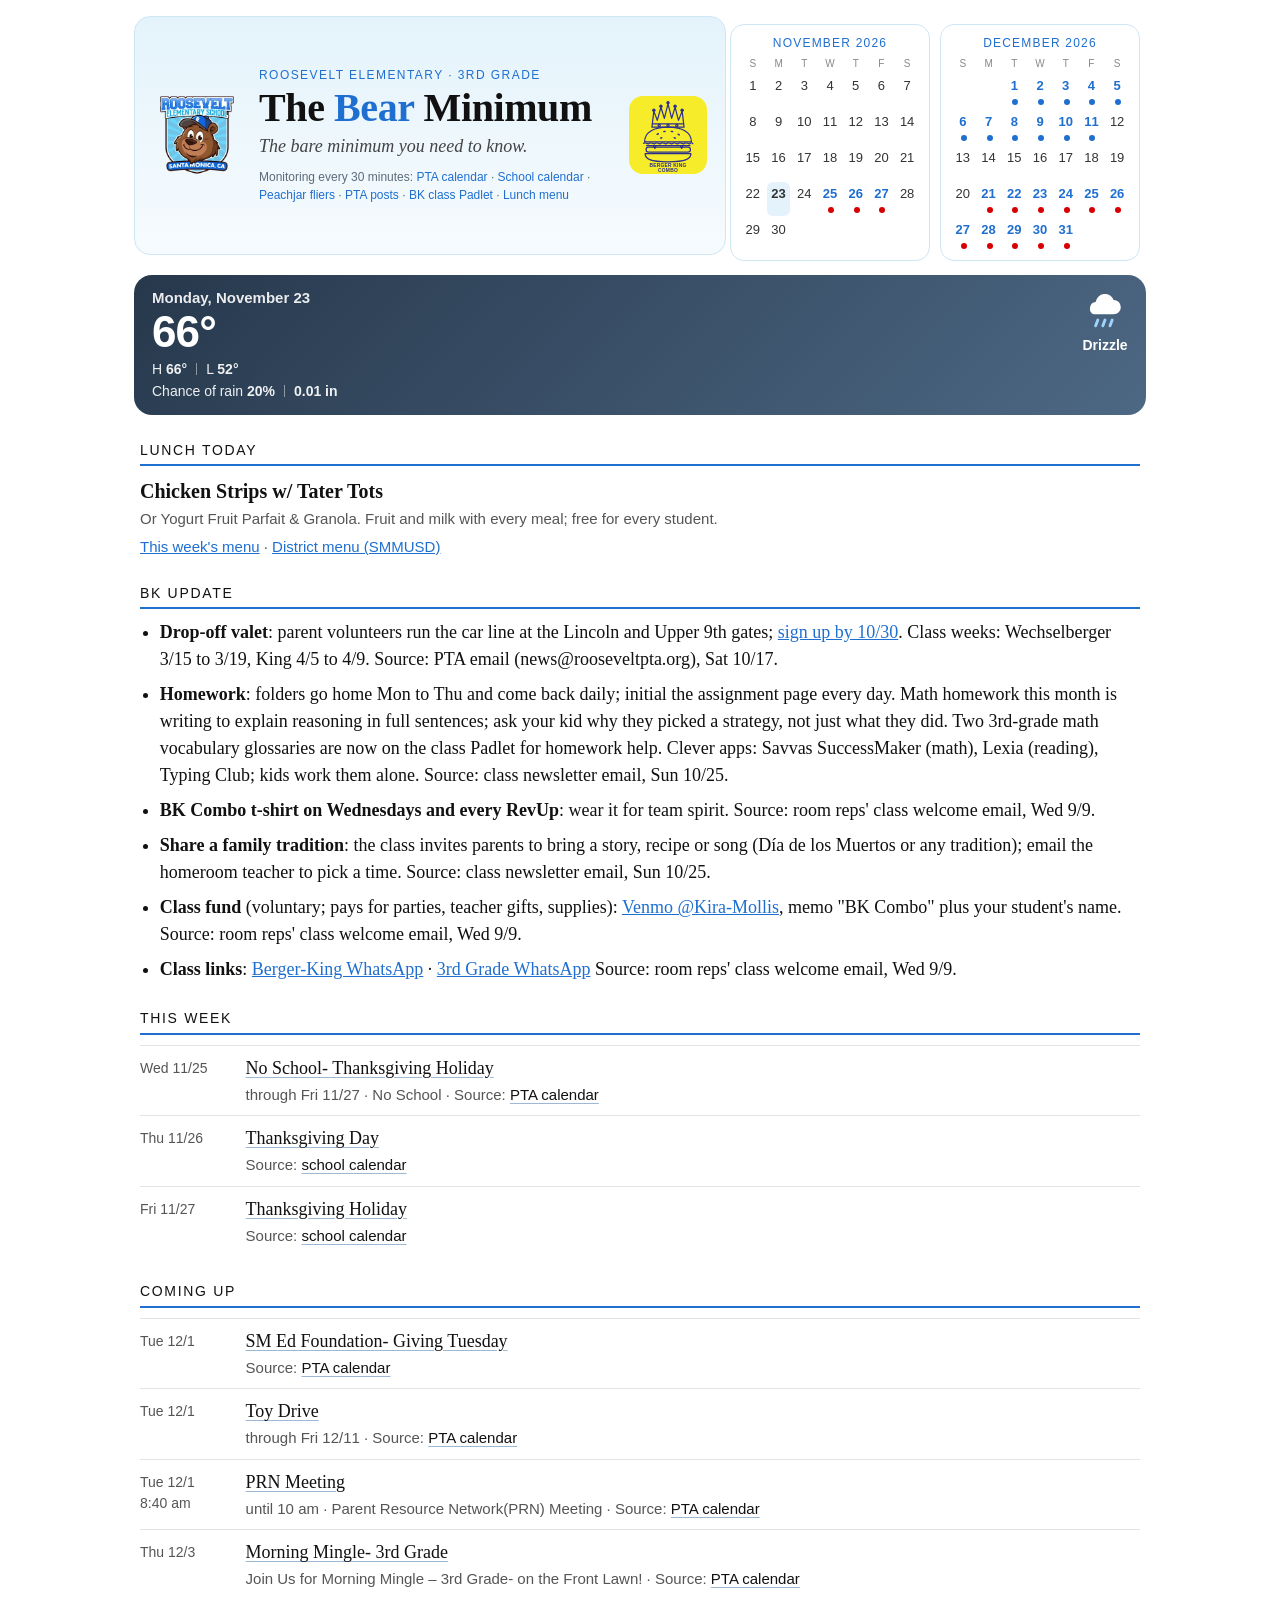
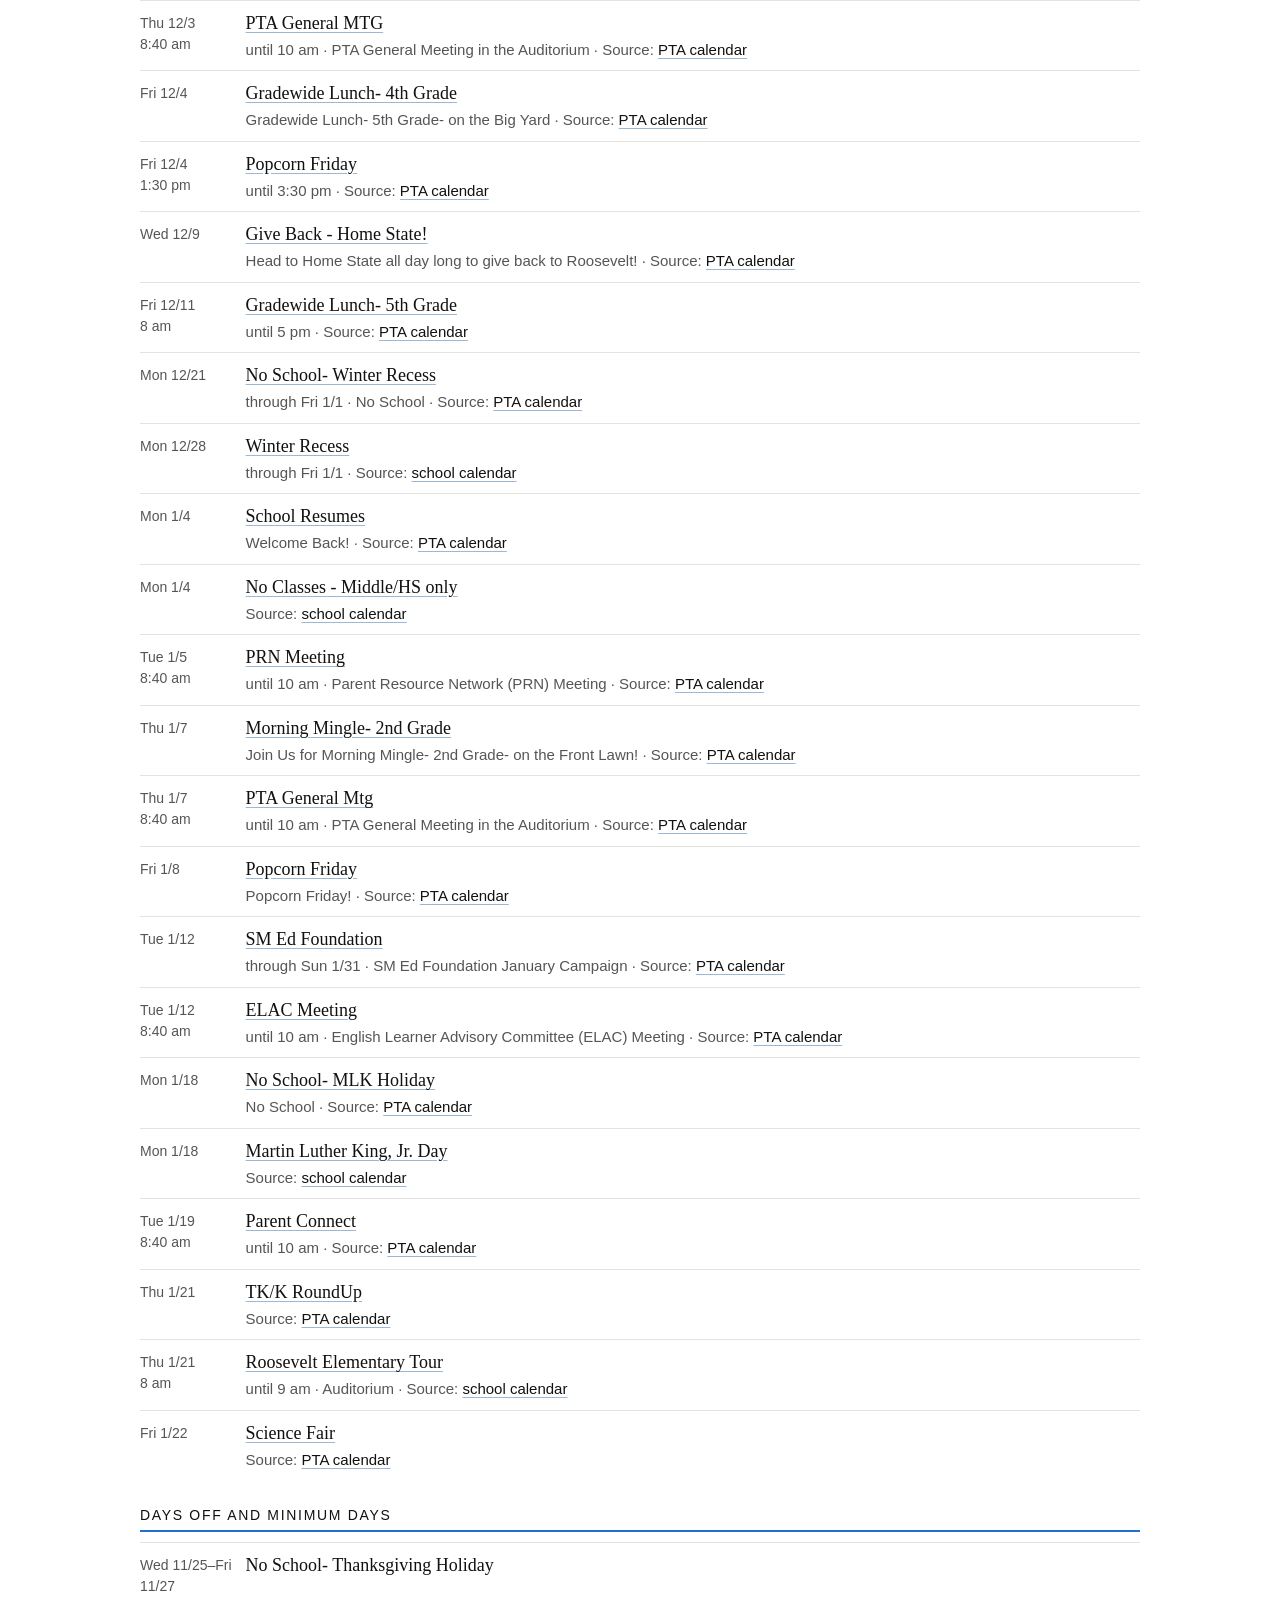
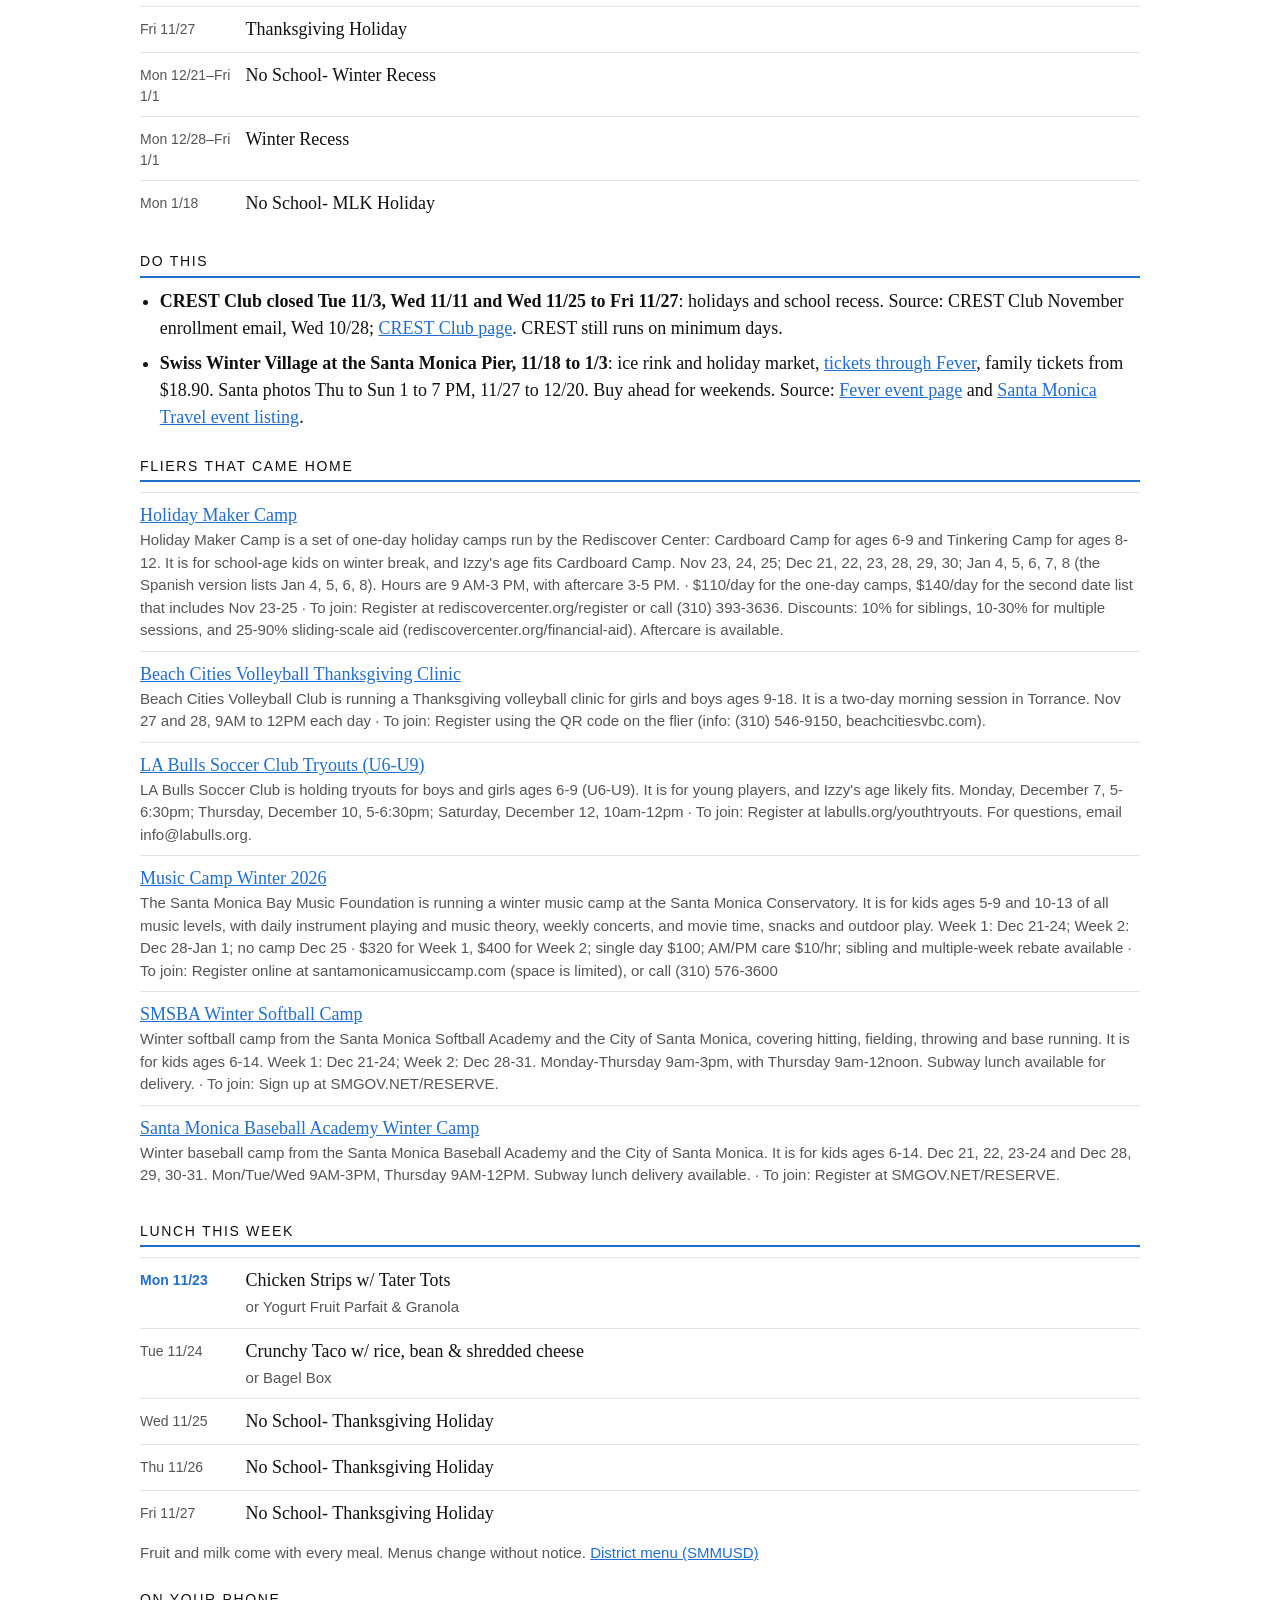
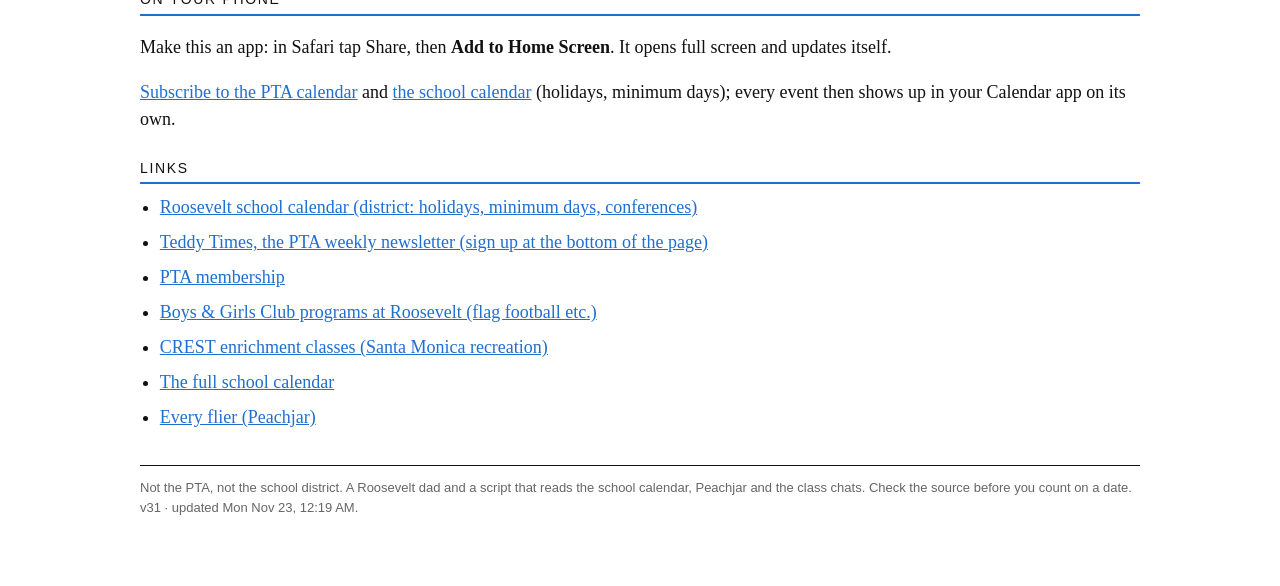
==== bears/index.html @ 0c568960 "bears: 2026-11-23 00:19" ====
<!doctype html><html lang="en"><head><meta charset="utf-8"><meta name="viewport" content="width=device-width,initial-scale=1">
<title>The Bear Minimum</title><script>if(location.hostname==="ninomartinez.com"||location.hostname==="www.ninomartinez.com"){location.replace("https://bearminimum.vercel.app/"+location.hash)}</script><meta name="robots" content="noindex"><link rel="manifest" href="app/manifest.json"><link rel="apple-touch-icon" href="app/icon-180.png"><meta name="apple-mobile-web-app-capable" content="yes"><meta name="apple-mobile-web-app-title" content="Bear Minimum"><meta name="apple-mobile-web-app-status-bar-style" content="default"><style>.bm-install{position:relative;display:flex;gap:12px;align-items:center;margin:0 0 18px;padding:12px 36px 12px 12px;border:1px solid #ddd;border-radius:12px;background:#fafaf7;font-size:15px;line-height:1.35}.bm-install[hidden]{display:none}.bm-install img{border-radius:9px;flex:none}.bm-install b{display:block}.bm-install span{display:block;color:#444}.bm-install span b{display:inline}.bm-install [hidden]{display:none!important}.bm-install>div{min-width:0;flex:1}.bm-x{position:absolute;top:6px;right:8px;border:0;background:none;font-size:22px;color:#888;cursor:pointer}.bm-add{margin-top:6px;padding:7px 14px;border:0;border-radius:8px;background:#111;color:#fff;font-size:14px}

html{color-scheme:light}body{margin:0;background:#fff;color:#111;font:18px/1.5 Georgia,"Iowan Old Style","Times New Roman",serif}
main{max-width:560px;margin:0 auto;padding:16px 20px 56px}
.mast{display:flex;align-items:center;gap:18px;background:linear-gradient(180deg,#e4f3fb 0%,#f6fbfe 100%);border:1px solid #cfe6f4;border-radius:16px;padding:16px 18px;margin:0 -6px 6px}
.mast img{width:88px;height:88px;flex:0 0 88px}.mast>div{flex:1;min-width:0}.mast img.cls{width:78px;height:78px;flex:0 0 78px;border-radius:14px;margin-left:auto}
.kicker{font:12px/1.4 -apple-system,BlinkMacSystemFont,"Helvetica Neue",Arial,sans-serif;letter-spacing:.12em;text-transform:uppercase;color:#1f6fd0;margin:0}
h1{font-size:40px;line-height:1.02;margin:4px 0 4px;font-weight:700;letter-spacing:-.01em}h1 b{color:#1f6fd0;font-weight:700}
.dek{font-style:italic;color:#444;margin:0}.watch{margin:8px 0 0;font:12px/1.5 -apple-system,BlinkMacSystemFont,"Helvetica Neue",Arial,sans-serif;color:#5b6b7a}.watch a{color:#1f6fd0;text-decoration:none;white-space:nowrap}.watch a:hover{text-decoration:underline}
.wxc{position:relative;overflow:hidden;display:grid;grid-template-columns:1fr auto;align-items:center;gap:2px 12px;margin:14px -6px 6px;padding:12px 18px;border-radius:18px;color:#fff;font-family:-apple-system,BlinkMacSystemFont,"Helvetica Neue",Arial,sans-serif;background:linear-gradient(135deg,#3b3a5e,#5a5986)}.wxd{font-size:15px;font-weight:600;opacity:.9}.wxt{font-size:44px;font-weight:700;line-height:1.05;letter-spacing:-.02em}.wxr{text-align:center}.wxi svg{width:46px;height:46px;display:block;margin:0 auto}.wxn{font-size:14px;font-weight:600;margin-top:2px}.wxs{grid-column:1/-1;font-size:14px;line-height:1.6;opacity:.92}.wxs b{font-weight:700}.wxs i{display:inline-block;width:1px;height:12px;background:rgba(255,255,255,.5);margin:0 9px;vertical-align:-1px}.wx-sun{background:linear-gradient(135deg,#2f80d0,#6ab7f0)}.wx-night{background:linear-gradient(135deg,#141c38,#34416e)}.wx-pcloud{background:linear-gradient(135deg,#3e6fa8,#8fb0d3)}.wx-cloudy{background:linear-gradient(135deg,#3b3a5e,#5a5986)}.wx-fog{background:linear-gradient(135deg,#5f6673,#9aa2ad)}.wx-rain{background:linear-gradient(135deg,#27384c,#4d6884)}.wx-storm{background:linear-gradient(135deg,#171b28,#3d4157)}.wxc>*{position:relative;z-index:1}.wxc.wx-n::after,.wxc.wx-dusk::after{content:'';position:absolute;inset:0;z-index:0;pointer-events:none}.wxc.wx-n::after{background:rgba(6,10,32,.42)}.wxc.wx-dusk::after{background:linear-gradient(20deg,rgba(255,128,64,.6),rgba(255,170,90,.25) 45%,rgba(255,170,90,0) 75%)}
h2{font:14px/1.4 -apple-system,BlinkMacSystemFont,"Helvetica Neue",Arial,sans-serif;letter-spacing:.12em;text-transform:uppercase;color:#111;margin:26px 0 10px;border-bottom:2px solid #1f6fd0;padding-bottom:4px}
.ev{display:grid;grid-template-columns:5.2em 1fr;gap:0 12px;padding:9px 0;border-top:1px solid #e3e3e3}
.ev:first-of-type{border-top:0}
.when{font:14px/1.5 -apple-system,BlinkMacSystemFont,"Helvetica Neue",Arial,sans-serif;color:#555;padding-top:3px}
.what a{color:#111;text-decoration:underline;text-decoration-color:#9bb8d6;text-underline-offset:3px}
.what .t{font-size:15px;color:#555;font-family:-apple-system,BlinkMacSystemFont,"Helvetica Neue",Arial,sans-serif;margin-top:2px}
ul{padding-left:1.1em;margin:0}li{margin:8px 0}
.fl{padding:9px 0;border-top:1px solid #e3e3e3}.fl:first-of-type{border-top:0}
.fl .t{font-size:15px;color:#555;font-family:-apple-system,BlinkMacSystemFont,"Helvetica Neue",Arial,sans-serif}
a{color:#1f6fd0}
.foot{font:13px/1.5 -apple-system,BlinkMacSystemFont,"Helvetica Neue",Arial,sans-serif;color:#666;margin-top:34px;border-top:1px solid #111;padding-top:12px}
.empty{color:#666;font-style:italic}
.lunch{margin:0}.lunch b{display:block;font-size:20px}.lunch .t,.lnk{font:15px/1.45 -apple-system,BlinkMacSystemFont,"Helvetica Neue",Arial,sans-serif;color:#555}.lunch .t{display:block;margin-top:2px}.lnk{margin:6px 0 0}.ev.today .when{color:#1f6fd0;font-weight:700}
.top{display:grid;grid-template-columns:1fr;gap:10px}
@media(min-width:640px){main{max-width:1000px}.mgrid{grid-template-columns:minmax(0,1fr) minmax(0,1fr)}}@media(min-width:1000px){.top{grid-template-columns:1fr 200px 200px;align-items:stretch}.wk{display:none}.months{grid-column:span 2;margin-top:0;min-width:0}.months summary{display:none}.mgrid{gap:10px}.mast{min-width:0}}
.cal{box-sizing:border-box;min-width:0;background:#fff;border:1px solid #cfe6f4;border-radius:14px;padding:10px 10px 8px}
.months{margin-top:8px}.months summary{cursor:pointer;list-style:none;text-align:center;font:600 13px/1.4 -apple-system,BlinkMacSystemFont,"Helvetica Neue",Arial,sans-serif;color:#1f6fd0;padding:6px 0}.months summary::-webkit-details-marker{display:none}.months summary::after{content:" ▾"}.months[open] summary::after{content:" ▴"}.mgrid{display:grid;gap:10px}.wk .dy{height:34px}.dy.past{color:#aaa}.calh{font:12px/1.4 -apple-system,BlinkMacSystemFont,"Helvetica Neue",Arial,sans-serif;letter-spacing:.1em;text-transform:uppercase;color:#1f6fd0;text-align:center;margin:0 0 6px}
.calg{display:grid;grid-template-columns:repeat(7,1fr);gap:2px;text-align:center;font:13px/1.2 -apple-system,BlinkMacSystemFont,"Helvetica Neue",Arial,sans-serif}
.dow{color:#888;font-size:10px;padding-bottom:2px}.dy{height:30px;position:relative;color:#333;padding-top:4px;border-radius:6px}.dy.pad{visibility:hidden}
.dy.today{background:#e4f3fb;font-weight:700}.dy a{color:#1f6fd0;text-decoration:none;font-weight:700}
.dy i,.datebar i{display:inline-block;width:6px;height:6px;border-radius:50%;margin:0 1px}.dy i{position:absolute;left:50%;bottom:3px;transform:translateX(-50%)}
i.b{background:#1f6fd0}i.r{background:#D60000}
@media(max-width:420px){.mast{gap:14px;padding:14px}.mast img{width:72px;height:72px;flex-basis:72px}.mast img.cls{width:58px;height:58px;flex-basis:58px}h1{font-size:34px}}
</style></head><body><main><div id="bm-install" class="bm-install" hidden><button class="bm-x" aria-label="Close">&times;</button><img src="app/icon-180.png" alt="" width="40" height="40"><div><b>Make it an app</b><span id="bm-ios">Tap <svg viewBox="0 0 24 24" width="16" height="16" aria-label="Share" style="vertical-align:-3px"><path fill="none" stroke="currentColor" stroke-width="2" d="M12 3v12M7 8l5-5 5 5M5 12v8h14v-8"/></svg> Share below, then <b>Add to Home Screen</b>.</span><span id="bm-and" hidden><button id="bm-add" class="bm-add">Install app</button></span></div></div>
<script>(function(){var b=document.getElementById("bm-install");if(!b)return;var sa=window.navigator.standalone||matchMedia("(display-mode: standalone)").matches;try{if(sa||localStorage.getItem("bmInstallHide"))return}catch(e){if(sa)return}var ios=/iphone|ipad|ipod/i.test(navigator.userAgent);var dp=null;function hide(){b.hidden=true;try{localStorage.setItem("bmInstallHide","1")}catch(e){}}b.querySelector(".bm-x").onclick=hide;if(ios){b.hidden=false}window.addEventListener("beforeinstallprompt",function(e){e.preventDefault();dp=e;document.getElementById("bm-ios").hidden=true;document.getElementById("bm-and").hidden=false;b.hidden=false});document.getElementById("bm-add").onclick=function(){if(dp){dp.prompt();dp.userChoice.then(function(){hide()})}};window.addEventListener("appinstalled",hide)})();</script>

<div class="top"><div class="mast"><img src="app/roosevelt-bear.png" alt="Roosevelt bear"><div><p class="kicker">Roosevelt Elementary · 3rd grade</p><h1>The <b>Bear</b> Minimum</h1><p class="dek">The bare minimum you need to know.</p><p class="watch">Monitoring every 30 minutes: <a href="https://rooseveltpta.org/calendar/" target="_blank" rel="noopener">PTA calendar</a> · <a href="https://roosevelt.smmusd.org/all-events" target="_blank" rel="noopener">School calendar</a> · <a href="https://app.peachjar.com/flyers/all/schools/56581" target="_blank" rel="noopener">Peachjar fliers</a> · <a href="https://rooseveltpta.org/author/ptacalendar/" target="_blank" rel="noopener">PTA posts</a> · <a href="https://padlet.com/brandyking/berger-king-combo-2026-27-s0235m573d7di6a8bkft" target="_blank" rel="noopener">BK class Padlet</a> · <a href="https://www.smmusd.org/departments/food-nutrition-services/elem-breakfast-lunch-menu" target="_blank" rel="noopener">Lunch menu</a></p></div><img class="cls" src="app/bkc.svg" alt="Berger-King Combo class logo"></div><div class="cal wk"><div class="calh">Nov 22 to Dec 5</div><div class="calg"><div class="dow">S</div><div class="dow">M</div><div class="dow">T</div><div class="dow">W</div><div class="dow">T</div><div class="dow">F</div><div class="dow">S</div><div class="dy past">22</div><div class="dy today">23</div><div class="dy">24</div><div class="dy"><a href="#d-2026-11-25">25</a><i class="r"></i></div><div class="dy"><a href="#d-2026-11-25">26</a><i class="r"></i></div><div class="dy"><a href="#d-2026-11-25">27</a><i class="r"></i></div><div class="dy">28</div><div class="dy">29</div><div class="dy">30</div><div class="dy"><a href="#d-2026-12-01">1</a><i class="b"></i></div><div class="dy"><a href="#d-2026-12-01">2</a><i class="b"></i></div><div class="dy"><a href="#d-2026-12-01">3</a><i class="b"></i></div><div class="dy"><a href="#d-2026-12-01">4</a><i class="b"></i></div><div class="dy"><a href="#d-2026-12-01">5</a><i class="b"></i></div></div></div><details class="months" id="months"><summary>Full calendar</summary><div class="mgrid"><div class="cal"><div class="calh">November 2026</div><div class="calg"><div class="dow">S</div><div class="dow">M</div><div class="dow">T</div><div class="dow">W</div><div class="dow">T</div><div class="dow">F</div><div class="dow">S</div><div class="dy">1</div><div class="dy">2</div><div class="dy">3</div><div class="dy">4</div><div class="dy">5</div><div class="dy">6</div><div class="dy">7</div><div class="dy">8</div><div class="dy">9</div><div class="dy">10</div><div class="dy">11</div><div class="dy">12</div><div class="dy">13</div><div class="dy">14</div><div class="dy">15</div><div class="dy">16</div><div class="dy">17</div><div class="dy">18</div><div class="dy">19</div><div class="dy">20</div><div class="dy">21</div><div class="dy">22</div><div class="dy today">23</div><div class="dy">24</div><div class="dy"><a href="#d-2026-11-25">25</a><i class="r"></i></div><div class="dy"><a href="#d-2026-11-25">26</a><i class="r"></i></div><div class="dy"><a href="#d-2026-11-25">27</a><i class="r"></i></div><div class="dy">28</div><div class="dy">29</div><div class="dy">30</div></div></div><div class="cal"><div class="calh">December 2026</div><div class="calg"><div class="dow">S</div><div class="dow">M</div><div class="dow">T</div><div class="dow">W</div><div class="dow">T</div><div class="dow">F</div><div class="dow">S</div><div class="dy pad"></div><div class="dy pad"></div><div class="dy"><a href="#d-2026-12-01">1</a><i class="b"></i></div><div class="dy"><a href="#d-2026-12-01">2</a><i class="b"></i></div><div class="dy"><a href="#d-2026-12-01">3</a><i class="b"></i></div><div class="dy"><a href="#d-2026-12-01">4</a><i class="b"></i></div><div class="dy"><a href="#d-2026-12-01">5</a><i class="b"></i></div><div class="dy"><a href="#d-2026-12-01">6</a><i class="b"></i></div><div class="dy"><a href="#d-2026-12-01">7</a><i class="b"></i></div><div class="dy"><a href="#d-2026-12-01">8</a><i class="b"></i></div><div class="dy"><a href="#d-2026-12-01">9</a><i class="b"></i></div><div class="dy"><a href="#d-2026-12-01">10</a><i class="b"></i></div><div class="dy"><a href="#d-2026-12-01">11</a><i class="b"></i></div><div class="dy">12</div><div class="dy">13</div><div class="dy">14</div><div class="dy">15</div><div class="dy">16</div><div class="dy">17</div><div class="dy">18</div><div class="dy">19</div><div class="dy">20</div><div class="dy"><a href="#d-2026-12-21">21</a><i class="r"></i></div><div class="dy"><a href="#d-2026-12-21">22</a><i class="r"></i></div><div class="dy"><a href="#d-2026-12-21">23</a><i class="r"></i></div><div class="dy"><a href="#d-2026-12-21">24</a><i class="r"></i></div><div class="dy"><a href="#d-2026-12-21">25</a><i class="r"></i></div><div class="dy"><a href="#d-2026-12-21">26</a><i class="r"></i></div><div class="dy"><a href="#d-2026-12-21">27</a><i class="r"></i></div><div class="dy"><a href="#d-2026-12-21">28</a><i class="r"></i></div><div class="dy"><a href="#d-2026-12-21">29</a><i class="r"></i></div><div class="dy"><a href="#d-2026-12-21">30</a><i class="r"></i></div><div class="dy"><a href="#d-2026-12-21">31</a><i class="r"></i></div></div></div></div></details><script>try{var mq=matchMedia("(min-width:1000px)"),mo=document.getElementById("months");function wd(){if(mq.matches)mo.open=true}wd();(mq.addEventListener?mq.addEventListener("change",wd):mq.addListener(wd))}catch(e){}</script></div>
<div class="wxc wx-rain" id="wxc"><div class="wxl"><div class="wxd">Monday, November 23</div><div class="wxt" id="wxt">66°</div></div><div class="wxr"><div class="wxi" id="wxi"><svg viewBox="0 0 64 64"><path d="M16 38h28a10 10 0 0 0 0-20 13 13 0 0 0-25 3 9 9 0 0 0-3 17z" fill="#fff"/><g stroke="#9fd3ff" stroke-width="4" stroke-linecap="round"><path d="M22 46l-3 8M32 46l-3 8M42 46l-3 8"/></g></svg></div><div class="wxn" id="wxn">Drizzle</div></div><div class="wxs" id="wxs">H <b>66°</b><i></i>L <b>52°</b><br>Chance of rain <b>20%</b><i></i><b>0.01 in</b></div></div>
<h2>Lunch today</h2><p class="lunch"><b>Chicken Strips w/ Tater Tots</b><span class="t">Or Yogurt Fruit Parfait &amp; Granola. Fruit and milk with every meal; free for every student.</span></p><p class="lnk"><a href="#lunch-week">This week&#39;s menu</a> · <a href="https://www.smmusd.org/departments/food-nutrition-services/elem-breakfast-lunch-menu" target="_blank" rel="noopener">District menu (SMMUSD)</a></p>
<h2>BK update</h2><ul><li><b>Drop-off valet</b>: parent volunteers run the car line at the Lincoln and Upper 9th gates; <a href="https://www.signupgenius.com/go/9040C48AAA922AAFB6-65885217-20262027" target="_blank" rel="noopener">sign up by 10/30</a>. Class weeks: Wechselberger 3/15 to 3/19, King 4/5 to 4/9. Source: PTA email (news@rooseveltpta.org), Sat 10/17.</li><li><b>Homework</b>: folders go home Mon to Thu and come back daily; initial the assignment page every day. Math homework this month is writing to explain reasoning in full sentences; ask your kid why they picked a strategy, not just what they did. Two 3rd-grade math vocabulary glossaries are now on the class Padlet for homework help. Clever apps: Savvas SuccessMaker (math), Lexia (reading), Typing Club; kids work them alone. Source: class newsletter email, Sun 10/25.</li><li><b>BK Combo t-shirt on Wednesdays and every RevUp</b>: wear it for team spirit. Source: room reps&#x27; class welcome email, Wed 9/9.</li><li><b>Share a family tradition</b>: the class invites parents to bring a story, recipe or song (Día de los Muertos or any tradition); email the homeroom teacher to pick a time. Source: class newsletter email, Sun 10/25.</li><li><b>Class fund</b> (voluntary; pays for parties, teacher gifts, supplies): <a href="https://venmo.com/u/Kira-Mollis" target="_blank" rel="noopener">Venmo @Kira-Mollis</a>, memo &quot;BK Combo&quot; plus your student&#x27;s name. Source: room reps&#x27; class welcome email, Wed 9/9.</li><li><b>Class links</b>: <a href="https://chat.whatsapp.com/Gpr32M11hWV9U1TKsVVcvQ" target="_blank" rel="noopener">Berger-King WhatsApp</a> · <a href="https://chat.whatsapp.com/CXIDBZAPMNX3wpS2Sf7ZlG" target="_blank" rel="noopener">3rd Grade WhatsApp</a> Source: room reps&#x27; class welcome email, Wed 9/9.</li></ul>
<h2>This week</h2>
<div class="ev" id="d-2026-11-25"><div class="when">Wed 11/25</div><div class="what"><a href="https://rooseveltpta.org/event/no-school-thanksgiving-holiday/" target="_blank" rel="noopener">No School- Thanksgiving Holiday</a><div class="t">through Fri 11/27 · No School · Source: <a href="https://rooseveltpta.org/calendar/" target="_blank" rel="noopener">PTA calendar</a></div></div></div>
<div class="ev" id="d-2026-11-26"><div class="when">Thu 11/26</div><div class="what"><a href="https://roosevelt.smmusd.org/all-events" target="_blank" rel="noopener">Thanksgiving Day</a><div class="t">Source: <a href="https://roosevelt.smmusd.org/all-events" target="_blank" rel="noopener">school calendar</a></div></div></div>
<div class="ev" id="d-2026-11-27"><div class="when">Fri 11/27</div><div class="what"><a href="https://roosevelt.smmusd.org/all-events" target="_blank" rel="noopener">Thanksgiving Holiday</a><div class="t">Source: <a href="https://roosevelt.smmusd.org/all-events" target="_blank" rel="noopener">school calendar</a></div></div></div>
<h2>Coming up</h2>
<div class="ev" id="d-2026-12-01"><div class="when">Tue 12/1</div><div class="what"><a href="https://rooseveltpta.org/event/sm-ed-foundation-giving-tuesday/" target="_blank" rel="noopener">SM Ed Foundation- Giving Tuesday</a><div class="t">Source: <a href="https://rooseveltpta.org/calendar/" target="_blank" rel="noopener">PTA calendar</a></div></div></div>
<div class="ev"><div class="when">Tue 12/1</div><div class="what"><a href="https://rooseveltpta.org/event/toy-drive/" target="_blank" rel="noopener">Toy Drive</a><div class="t">through Fri 12/11 · Source: <a href="https://rooseveltpta.org/calendar/" target="_blank" rel="noopener">PTA calendar</a></div></div></div>
<div class="ev"><div class="when">Tue 12/1<br>8:40 am</div><div class="what"><a href="https://rooseveltpta.org/event/prn-meeting-3/" target="_blank" rel="noopener">PRN Meeting</a><div class="t">until 10 am · Parent Resource Network(PRN) Meeting · Source: <a href="https://rooseveltpta.org/calendar/" target="_blank" rel="noopener">PTA calendar</a></div></div></div>
<div class="ev" id="d-2026-12-03"><div class="when">Thu 12/3</div><div class="what"><a href="https://rooseveltpta.org/event/morning-mingle-3rd-grade-2/" target="_blank" rel="noopener">Morning Mingle- 3rd Grade</a><div class="t">Join Us for Morning Mingle – 3rd Grade- on the Front Lawn! · Source: <a href="https://rooseveltpta.org/calendar/" target="_blank" rel="noopener">PTA calendar</a></div></div></div>
<div class="ev"><div class="when">Thu 12/3<br>8:40 am</div><div class="what"><a href="https://rooseveltpta.org/event/pta-general-mtg-14/" target="_blank" rel="noopener">PTA General MTG</a><div class="t">until 10 am · PTA General Meeting in the Auditorium · Source: <a href="https://rooseveltpta.org/calendar/" target="_blank" rel="noopener">PTA calendar</a></div></div></div>
<div class="ev" id="d-2026-12-04"><div class="when">Fri 12/4</div><div class="what"><a href="https://rooseveltpta.org/event/gradewide-lunch-4th-grade-3-2/" target="_blank" rel="noopener">Gradewide Lunch- 4th Grade</a><div class="t">Gradewide Lunch- 5th Grade- on the Big Yard · Source: <a href="https://rooseveltpta.org/calendar/" target="_blank" rel="noopener">PTA calendar</a></div></div></div>
<div class="ev"><div class="when">Fri 12/4<br>1:30 pm</div><div class="what"><a href="https://rooseveltpta.org/event/popcorn-friday-38/" target="_blank" rel="noopener">Popcorn Friday</a><div class="t">until 3:30 pm · Source: <a href="https://rooseveltpta.org/calendar/" target="_blank" rel="noopener">PTA calendar</a></div></div></div>
<div class="ev" id="d-2026-12-09"><div class="when">Wed 12/9</div><div class="what"><a href="https://rooseveltpta.org/event/give-back-home-state/" target="_blank" rel="noopener">Give Back - Home State!</a><div class="t">Head to Home State all day long to give back to Roosevelt! · Source: <a href="https://rooseveltpta.org/calendar/" target="_blank" rel="noopener">PTA calendar</a></div></div></div>
<div class="ev" id="d-2026-12-11"><div class="when">Fri 12/11<br>8 am</div><div class="what"><a href="https://rooseveltpta.org/event/gradewide-lunch-5th-grade-3/" target="_blank" rel="noopener">Gradewide Lunch- 5th Grade</a><div class="t">until 5 pm · Source: <a href="https://rooseveltpta.org/calendar/" target="_blank" rel="noopener">PTA calendar</a></div></div></div>
<div class="ev" id="d-2026-12-21"><div class="when">Mon 12/21</div><div class="what"><a href="https://rooseveltpta.org/event/no-school-winter-recess/" target="_blank" rel="noopener">No School- Winter Recess</a><div class="t">through Fri 1/1 · No School · Source: <a href="https://rooseveltpta.org/calendar/" target="_blank" rel="noopener">PTA calendar</a></div></div></div>
<div class="ev" id="d-2026-12-28"><div class="when">Mon 12/28</div><div class="what"><a href="https://roosevelt.smmusd.org/all-events" target="_blank" rel="noopener">Winter Recess</a><div class="t">through Fri 1/1 · Source: <a href="https://roosevelt.smmusd.org/all-events" target="_blank" rel="noopener">school calendar</a></div></div></div>
<div class="ev" id="d-2027-01-04"><div class="when">Mon 1/4</div><div class="what"><a href="https://rooseveltpta.org/event/school-resumes-3/" target="_blank" rel="noopener">School Resumes</a><div class="t">Welcome Back! · Source: <a href="https://rooseveltpta.org/calendar/" target="_blank" rel="noopener">PTA calendar</a></div></div></div>
<div class="ev"><div class="when">Mon 1/4</div><div class="what"><a href="https://roosevelt.smmusd.org/all-events" target="_blank" rel="noopener">No Classes - Middle/HS only</a><div class="t">Source: <a href="https://roosevelt.smmusd.org/all-events" target="_blank" rel="noopener">school calendar</a></div></div></div>
<div class="ev" id="d-2027-01-05"><div class="when">Tue 1/5<br>8:40 am</div><div class="what"><a href="https://rooseveltpta.org/event/prn-meeting-4/" target="_blank" rel="noopener">PRN Meeting</a><div class="t">until 10 am · Parent Resource Network (PRN) Meeting · Source: <a href="https://rooseveltpta.org/calendar/" target="_blank" rel="noopener">PTA calendar</a></div></div></div>
<div class="ev" id="d-2027-01-07"><div class="when">Thu 1/7</div><div class="what"><a href="https://rooseveltpta.org/event/morning-mingle-2nd-grade-2/" target="_blank" rel="noopener">Morning Mingle- 2nd Grade</a><div class="t">Join Us for Morning Mingle- 2nd Grade- on the Front Lawn! · Source: <a href="https://rooseveltpta.org/calendar/" target="_blank" rel="noopener">PTA calendar</a></div></div></div>
<div class="ev"><div class="when">Thu 1/7<br>8:40 am</div><div class="what"><a href="https://rooseveltpta.org/event/pta-general-mtg-15/" target="_blank" rel="noopener">PTA General Mtg</a><div class="t">until 10 am · PTA General Meeting in the Auditorium · Source: <a href="https://rooseveltpta.org/calendar/" target="_blank" rel="noopener">PTA calendar</a></div></div></div>
<div class="ev" id="d-2027-01-08"><div class="when">Fri 1/8</div><div class="what"><a href="https://rooseveltpta.org/event/popcorn-friday-34/" target="_blank" rel="noopener">Popcorn Friday</a><div class="t">Popcorn Friday! · Source: <a href="https://rooseveltpta.org/calendar/" target="_blank" rel="noopener">PTA calendar</a></div></div></div>
<div class="ev" id="d-2027-01-12"><div class="when">Tue 1/12</div><div class="what"><a href="https://rooseveltpta.org/event/sm-ed-foundation/" target="_blank" rel="noopener">SM Ed Foundation</a><div class="t">through Sun 1/31 · SM Ed Foundation January Campaign · Source: <a href="https://rooseveltpta.org/calendar/" target="_blank" rel="noopener">PTA calendar</a></div></div></div>
<div class="ev"><div class="when">Tue 1/12<br>8:40 am</div><div class="what"><a href="https://rooseveltpta.org/event/elac-meeting-9/" target="_blank" rel="noopener">ELAC Meeting</a><div class="t">until 10 am · English Learner Advisory Committee (ELAC) Meeting · Source: <a href="https://rooseveltpta.org/calendar/" target="_blank" rel="noopener">PTA calendar</a></div></div></div>
<div class="ev" id="d-2027-01-18"><div class="when">Mon 1/18</div><div class="what"><a href="https://rooseveltpta.org/event/no-school-mlk-holiday/" target="_blank" rel="noopener">No School- MLK Holiday</a><div class="t">No School · Source: <a href="https://rooseveltpta.org/calendar/" target="_blank" rel="noopener">PTA calendar</a></div></div></div>
<div class="ev"><div class="when">Mon 1/18</div><div class="what"><a href="https://roosevelt.smmusd.org/all-events" target="_blank" rel="noopener">Martin Luther King, Jr. Day</a><div class="t">Source: <a href="https://roosevelt.smmusd.org/all-events" target="_blank" rel="noopener">school calendar</a></div></div></div>
<div class="ev" id="d-2027-01-19"><div class="when">Tue 1/19<br>8:40 am</div><div class="what"><a href="https://rooseveltpta.org/event/parent-connect-3/" target="_blank" rel="noopener">Parent Connect</a><div class="t">until 10 am · Source: <a href="https://rooseveltpta.org/calendar/" target="_blank" rel="noopener">PTA calendar</a></div></div></div>
<div class="ev" id="d-2027-01-21"><div class="when">Thu 1/21</div><div class="what"><a href="https://rooseveltpta.org/event/tk-k-roundup/" target="_blank" rel="noopener">TK/K RoundUp</a><div class="t">Source: <a href="https://rooseveltpta.org/calendar/" target="_blank" rel="noopener">PTA calendar</a></div></div></div>
<div class="ev"><div class="when">Thu 1/21<br>8 am</div><div class="what"><a href="https://roosevelt.smmusd.org/all-events" target="_blank" rel="noopener">Roosevelt Elementary Tour</a><div class="t">until 9 am · Auditorium · Source: <a href="https://roosevelt.smmusd.org/all-events" target="_blank" rel="noopener">school calendar</a></div></div></div>
<div class="ev" id="d-2027-01-22"><div class="when">Fri 1/22</div><div class="what"><a href="https://rooseveltpta.org/event/science-fair-4/" target="_blank" rel="noopener">Science Fair</a><div class="t">Source: <a href="https://rooseveltpta.org/calendar/" target="_blank" rel="noopener">PTA calendar</a></div></div></div>
<h2>Days off and minimum days</h2>
<div class="ev"><div class="when">Wed 11/25–Fri 11/27</div><div class="what">No School- Thanksgiving Holiday</div></div>
<div class="ev"><div class="when">Fri 11/27</div><div class="what">Thanksgiving Holiday</div></div>
<div class="ev"><div class="when">Mon 12/21–Fri 1/1</div><div class="what">No School- Winter Recess</div></div>
<div class="ev"><div class="when">Mon 12/28–Fri 1/1</div><div class="what">Winter Recess</div></div>
<div class="ev"><div class="when">Mon 1/18</div><div class="what">No School- MLK Holiday</div></div>
<h2>Do this</h2><ul><li><b>CREST Club closed Tue 11/3, Wed 11/11 and Wed 11/25 to Fri 11/27</b>: holidays and school recess. Source: CREST Club November enrollment email, Wed 10/28; <a href="https://santamonica.gov/process-explainers/how-to-register-for-crest-club" target="_blank" rel="noopener">CREST Club page</a>. CREST still runs on minimum days.</li><li><b>Swiss Winter Village at the Santa Monica Pier, 11/18 to 1/3</b>: ice rink and holiday market, <a href="https://feverup.com/m/713749" target="_blank" rel="noopener">tickets through Fever</a>, family tickets from $18.90. Santa photos Thu to Sun 1 to 7 PM, 11/27 to 12/20. Buy ahead for weekends. Source: <a href="https://feverup.com/m/713749" target="_blank" rel="noopener">Fever event page</a> and <a href="https://www.santamonica.com/event/swiss-winter-village-at-the-santa-monica-pier/" target="_blank" rel="noopener">Santa Monica Travel event listing</a>.</li></ul>
<h2>Fliers that came home</h2>
<div class="fl"><a href="https://flyers-bff.peachjar.com/view/district/5758/flyer/3133729.pdf" target="_blank" rel="noopener">Holiday Maker Camp</a><div class="t">Holiday Maker Camp is a set of one-day holiday camps run by the Rediscover Center: Cardboard Camp for ages 6-9 and Tinkering Camp for ages 8-12. It is for school-age kids on winter break, and Izzy&#x27;s age fits Cardboard Camp. Nov 23, 24, 25; Dec 21, 22, 23, 28, 29, 30; Jan 4, 5, 6, 7, 8 (the Spanish version lists Jan 4, 5, 6, 8). Hours are 9 AM-3 PM, with aftercare 3-5 PM. · $110/day for the one-day camps, $140/day for the second date list that includes Nov 23-25 · To join: Register at rediscovercenter.org/register or call (310) 393-3636. Discounts: 10% for siblings, 10-30% for multiple sessions, and 25-90% sliding-scale aid (rediscovercenter.org/financial-aid). Aftercare is available.</div></div>
<div class="fl"><a href="https://flyers-bff.peachjar.com/view/district/5758/flyer/3130865.pdf" target="_blank" rel="noopener">Beach Cities Volleyball Thanksgiving Clinic</a><div class="t">Beach Cities Volleyball Club is running a Thanksgiving volleyball clinic for girls and boys ages 9-18. It is a two-day morning session in Torrance. Nov 27 and 28, 9AM to 12PM each day · To join: Register using the QR code on the flier (info: (310) 546-9150, beachcitiesvbc.com).</div></div>
<div class="fl"><a href="https://flyers-bff.peachjar.com/view/district/5758/flyer/3137591.pdf" target="_blank" rel="noopener">LA Bulls Soccer Club Tryouts (U6-U9)</a><div class="t">LA Bulls Soccer Club is holding tryouts for boys and girls ages 6-9 (U6-U9). It is for young players, and Izzy&#x27;s age likely fits. Monday, December 7, 5-6:30pm; Thursday, December 10, 5-6:30pm; Saturday, December 12, 10am-12pm · To join: Register at labulls.org/youthtryouts. For questions, email info@labulls.org.</div></div>
<div class="fl"><a href="https://flyers-bff.peachjar.com/view/district/5758/flyer/3138439.pdf" target="_blank" rel="noopener">Music Camp Winter 2026</a><div class="t">The Santa Monica Bay Music Foundation is running a winter music camp at the Santa Monica Conservatory. It is for kids ages 5-9 and 10-13 of all music levels, with daily instrument playing and music theory, weekly concerts, and movie time, snacks and outdoor play. Week 1: Dec 21-24; Week 2: Dec 28-Jan 1; no camp Dec 25 · $320 for Week 1, $400 for Week 2; single day $100; AM/PM care $10/hr; sibling and multiple-week rebate available · To join: Register online at santamonicamusiccamp.com (space is limited), or call (310) 576-3600</div></div>
<div class="fl"><a href="https://flyers-bff.peachjar.com/view/district/5758/flyer/3137197.pdf" target="_blank" rel="noopener">SMSBA Winter Softball Camp</a><div class="t">Winter softball camp from the Santa Monica Softball Academy and the City of Santa Monica, covering hitting, fielding, throwing and base running. It is for kids ages 6-14. Week 1: Dec 21-24; Week 2: Dec 28-31. Monday-Thursday 9am-3pm, with Thursday 9am-12noon. Subway lunch available for delivery. · To join: Sign up at SMGOV.NET/RESERVE.</div></div>
<div class="fl"><a href="https://flyers-bff.peachjar.com/view/district/5758/flyer/3137194.pdf" target="_blank" rel="noopener">Santa Monica Baseball Academy Winter Camp</a><div class="t">Winter baseball camp from the Santa Monica Baseball Academy and the City of Santa Monica. It is for kids ages 6-14. Dec 21, 22, 23-24 and Dec 28, 29, 30-31. Mon/Tue/Wed 9AM-3PM, Thursday 9AM-12PM. Subway lunch delivery available. · To join: Register at SMGOV.NET/RESERVE.</div></div>
<h2 id="lunch-week">Lunch this week</h2>
<div class="ev today"><div class="when">Mon 11/23</div><div class="what">Chicken Strips w/ Tater Tots<div class="t">or Yogurt Fruit Parfait &amp; Granola</div></div></div>
<div class="ev"><div class="when">Tue 11/24</div><div class="what">Crunchy Taco w/ rice, bean &amp; shredded cheese<div class="t">or Bagel Box</div></div></div>
<div class="ev"><div class="when">Wed 11/25</div><div class="what">No School- Thanksgiving Holiday</div></div>
<div class="ev"><div class="when">Thu 11/26</div><div class="what">No School- Thanksgiving Holiday</div></div>
<div class="ev"><div class="when">Fri 11/27</div><div class="what">No School- Thanksgiving Holiday</div></div>
<p class="t lnk">Fruit and milk come with every meal. Menus change without notice. <a href="https://www.smmusd.org/departments/food-nutrition-services/elem-breakfast-lunch-menu" target="_blank" rel="noopener">District menu (SMMUSD)</a></p>
<h2>On your phone</h2><p>Make this an app: in Safari tap Share, then <b>Add to Home Screen</b>. It opens full screen and updates itself.</p><p><a href="webcal://rooseveltpta.org/?post_type=tribe_events&amp;ical=1&amp;eventDisplay=list" target="_blank" rel="noopener">Subscribe to the PTA calendar</a> and <a href="webcal://roosevelt.smmusd.org/fs/calendar-manager/events.ics?calendar_ids=17" target="_blank" rel="noopener">the school calendar</a> (holidays, minimum days); every event then shows up in your Calendar app on its own.</p>
<h2>Links</h2><ul><li><a href="https://roosevelt.smmusd.org/all-events" target="_blank" rel="noopener">Roosevelt school calendar (district: holidays, minimum days, conferences)</a></li><li><a href="https://rooseveltpta.org/" target="_blank" rel="noopener">Teddy Times, the PTA weekly newsletter (sign up at the bottom of the page)</a></li><li><a href="https://rooseveltpta.org/product/membership/" target="_blank" rel="noopener">PTA membership</a></li><li><a href="https://bgcsantamonica.my.site.com/V3/s/login-home" target="_blank" rel="noopener">Boys &amp; Girls Club programs at Roosevelt (flag football etc.)</a></li><li><a href="https://anc.apm.activecommunities.com/santamonicarecreation/activity/search?onlineSiteId=0&amp;activity_select_param=2&amp;center_ids=20&amp;viewMode=list" target="_blank" rel="noopener">CREST enrichment classes (Santa Monica recreation)</a></li><li><a href="https://rooseveltpta.org/calendar/" target="_blank" rel="noopener">The full school calendar</a></li><li><a href="https://app.peachjar.com/flyers/all/schools/56581" target="_blank" rel="noopener">Every flier (Peachjar)</a></li></ul>
<p class="foot">Not the PTA, not the school district. A Roosevelt dad and a script that reads the school calendar, Peachjar and the class chats. Check the source before you count on a date. v31 · updated Mon Nov 23, 12:19 AM.</p>
<script>(function(){var K={"0": "sun", "1": "sun", "2": "pcloud", "3": "cloudy", "45": "fog", "48": "fog", "51": "rain", "53": "rain", "55": "rain", "61": "rain", "63": "rain", "65": "rain", "80": "rain", "81": "rain", "82": "rain", "95": "storm", "96": "storm", "99": "storm"},S={"sun": "<svg viewBox=\"0 0 64 64\"><circle cx=\"32\" cy=\"32\" r=\"12\" fill=\"#fff\"/><g stroke=\"#fff\" stroke-width=\"4\" stroke-linecap=\"round\"><path d=\"M32 6v8M32 50v8M6 32h8M50 32h8M13.6 13.6l5.7 5.7M44.7 44.7l5.7 5.7M13.6 50.4l5.7-5.7M44.7 19.3l5.7-5.7\"/></g></svg>", "night": "<svg viewBox=\"0 0 64 64\"><path d=\"M40 10a22 22 0 1 0 14 34A18 18 0 0 1 40 10z\" fill=\"#fff\"/></svg>", "pcloud": "<svg viewBox=\"0 0 64 64\"><circle cx=\"24\" cy=\"22\" r=\"9\" fill=\"#ffd54a\"/><path d=\"M20 50h28a10 10 0 0 0 0-20 14 14 0 0 0-27 3 9 9 0 0 0-1 17z\" fill=\"#fff\"/></svg>", "cloudy": "<svg viewBox=\"0 0 64 64\"><path d=\"M38 20a10 10 0 0 1 18 6 8 8 0 0 1-2 15\" fill=\"none\" stroke=\"#fff\" stroke-width=\"4\"/><path d=\"M14 52h26a10 10 0 0 0 0-20 13 13 0 0 0-25 3 9 9 0 0 0-1 17z\" fill=\"#fff\"/></svg>", "fog": "<svg viewBox=\"0 0 64 64\"><g stroke=\"#fff\" stroke-width=\"4\" stroke-linecap=\"round\"><path d=\"M10 22h44M6 32h52M12 42h40M18 52h28\"/></g></svg>", "rain": "<svg viewBox=\"0 0 64 64\"><path d=\"M16 38h28a10 10 0 0 0 0-20 13 13 0 0 0-25 3 9 9 0 0 0-3 17z\" fill=\"#fff\"/><g stroke=\"#9fd3ff\" stroke-width=\"4\" stroke-linecap=\"round\"><path d=\"M22 46l-3 8M32 46l-3 8M42 46l-3 8\"/></g></svg>", "storm": "<svg viewBox=\"0 0 64 64\"><path d=\"M16 36h28a10 10 0 0 0 0-20 13 13 0 0 0-25 3 9 9 0 0 0-3 17z\" fill=\"#fff\"/><path d=\"M33 38l-8 12h7l-3 10 11-15h-7l4-7z\" fill=\"#ffd54a\"/></svg>"},N={"0": "Sunny", "1": "Mostly sunny", "2": "Partly cloudy", "3": "Cloudy", "45": "Fog", "48": "Fog", "51": "Drizzle", "53": "Drizzle", "55": "Drizzle", "61": "Light rain", "63": "Rain", "65": "Heavy rain", "80": "Showers", "81": "Showers", "82": "Heavy showers", "95": "Thunderstorms"};fetch("https://api.open-meteo.com/v1/forecast?latitude=34.0195&longitude=-118.4912&current=temperature_2m,apparent_temperature,weather_code,is_day&daily=weather_code,temperature_2m_max,temperature_2m_min,precipitation_probability_max,precipitation_sum,sunrise,sunset&temperature_unit=fahrenheit&precipitation_unit=inch&timezone=America/Los_Angeles&forecast_days=1").then(function(r){return r.json()}).then(function(d){var c=d.current,y=d.daily,k=K[c.weather_code]||'cloudy';if(k==='sun'&&!c.is_day)k='night';var e=document.getElementById('wxc');if(!e)return;var t=Date.now(),sr=Date.parse(y.sunrise[0]),ss=Date.parse(y.sunset[0]),m=45*60000,x='';if(Math.abs(t-sr)<m||Math.abs(t-ss)<m)x=' wx-dusk';else if(!c.is_day&&k!=='night')x=' wx-n';e.className='wxc wx-'+k+x;document.getElementById('wxt').textContent=Math.round(c.temperature_2m)+'°';document.getElementById('wxi').innerHTML=S[k];document.getElementById('wxn').textContent=N[c.weather_code]||'';document.getElementById('wxs').innerHTML='Feels like <b>'+Math.round(c.apparent_temperature)+'°</b><i></i>H <b>'+Math.round(y.temperature_2m_max[0])+'°</b><i></i>L <b>'+Math.round(y.temperature_2m_min[0])+'°</b><br>Chance of rain <b>'+(y.precipitation_probability_max[0]||0)+'%</b><i></i><b>'+(+(y.precipitation_sum[0]||0).toFixed(2))+' in</b>'}).catch(function(){})})();</script></main></body></html>
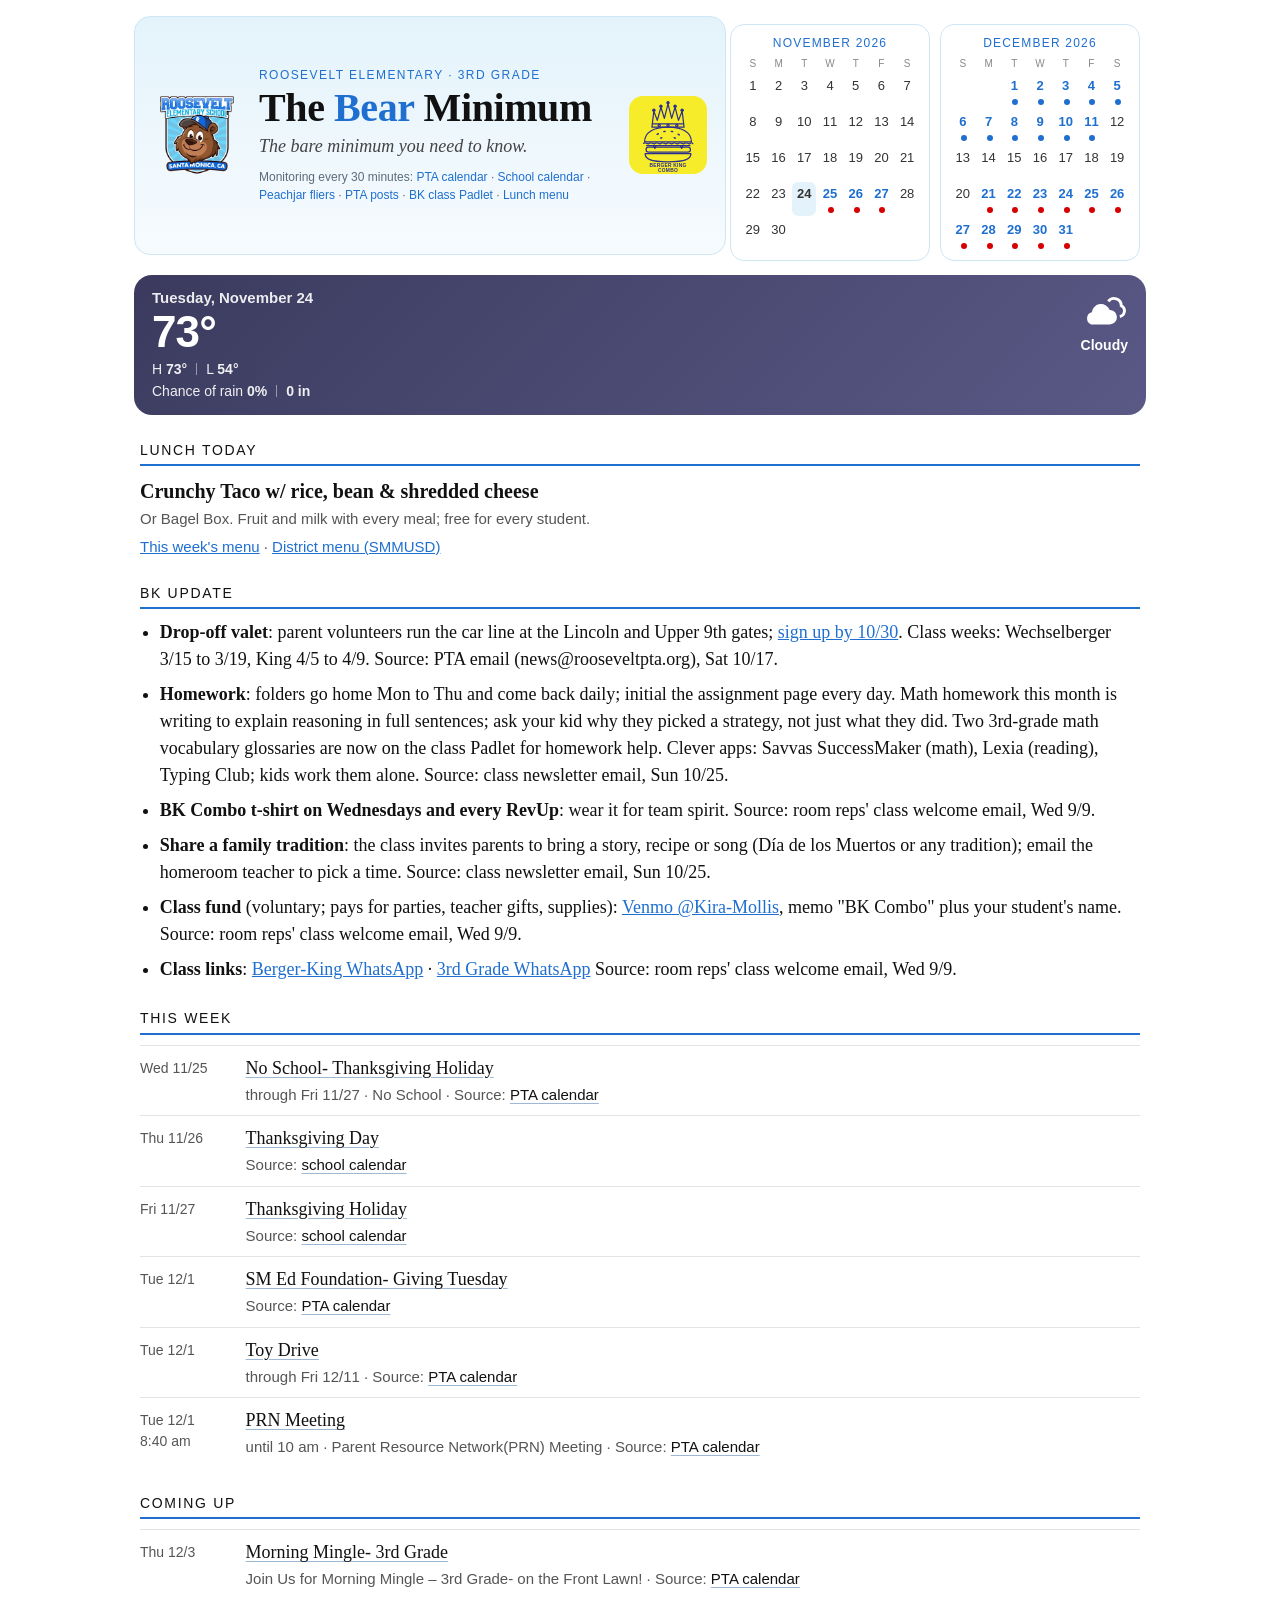
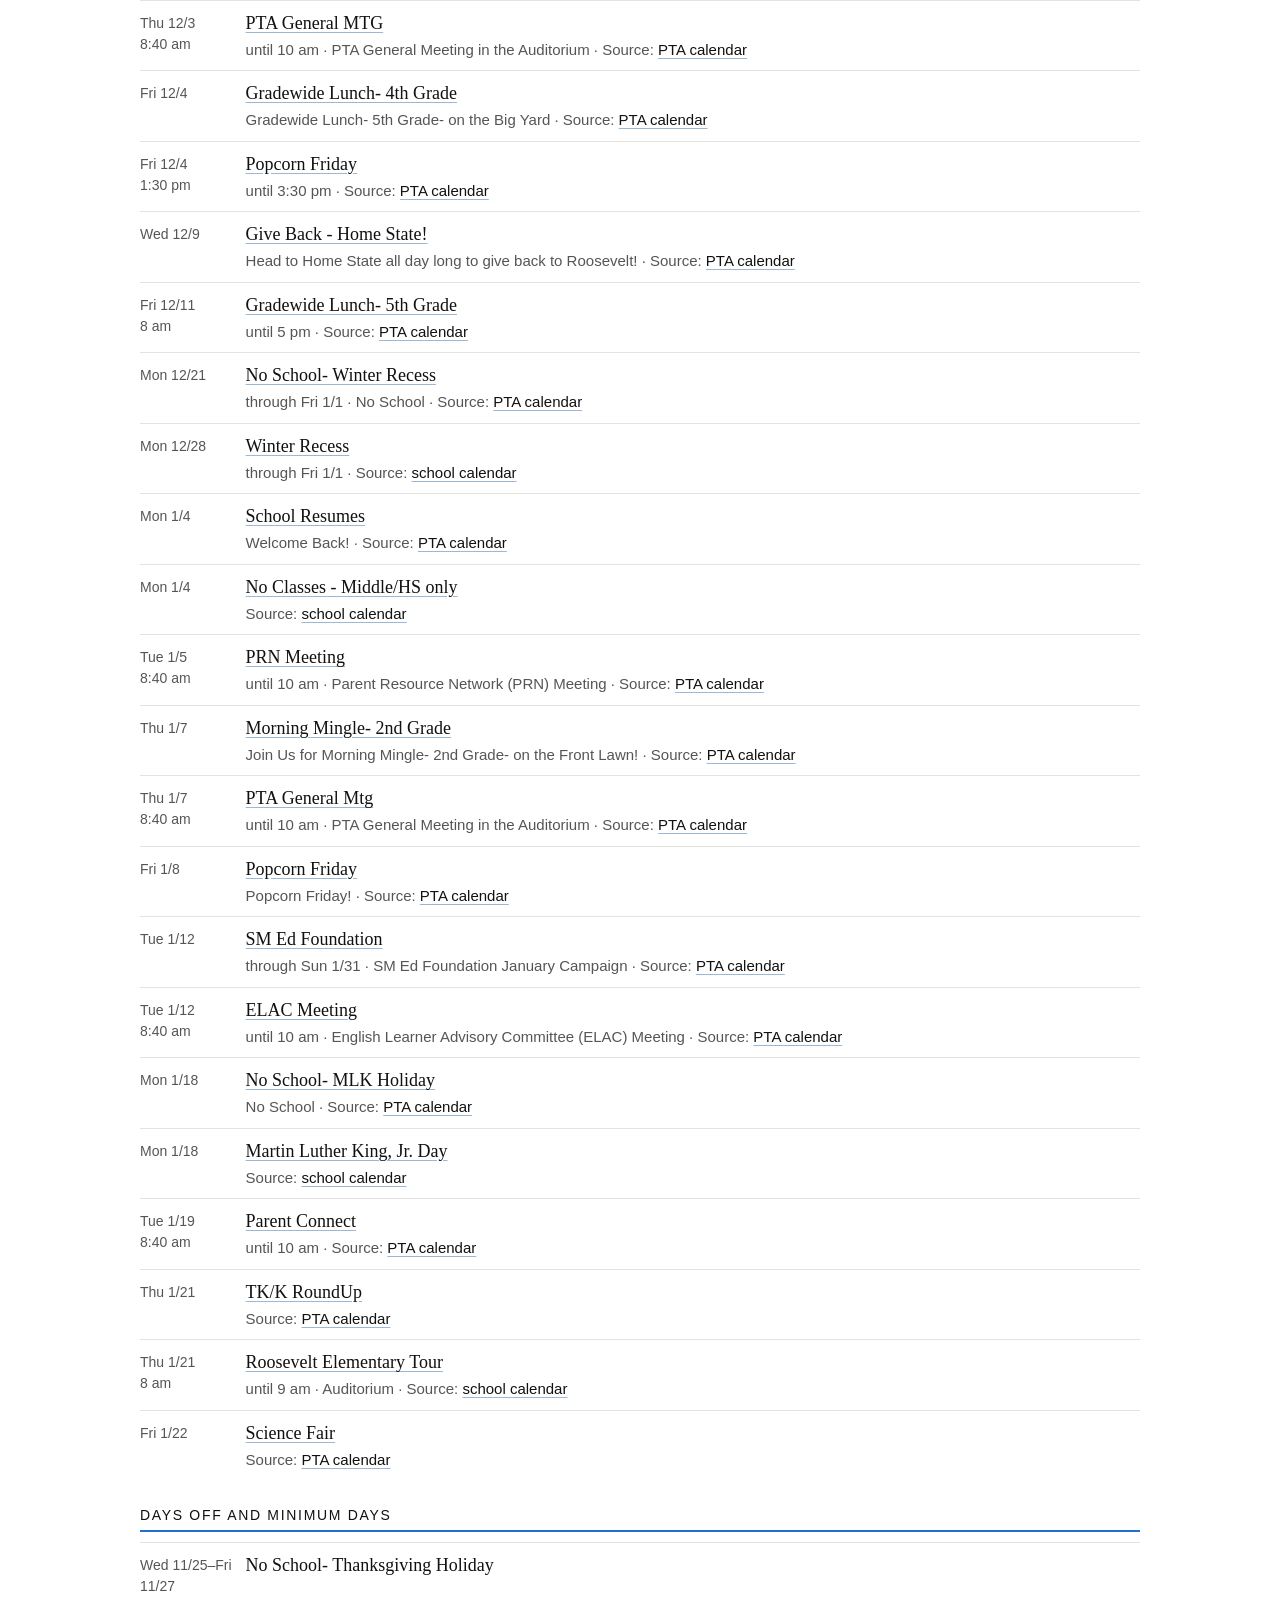
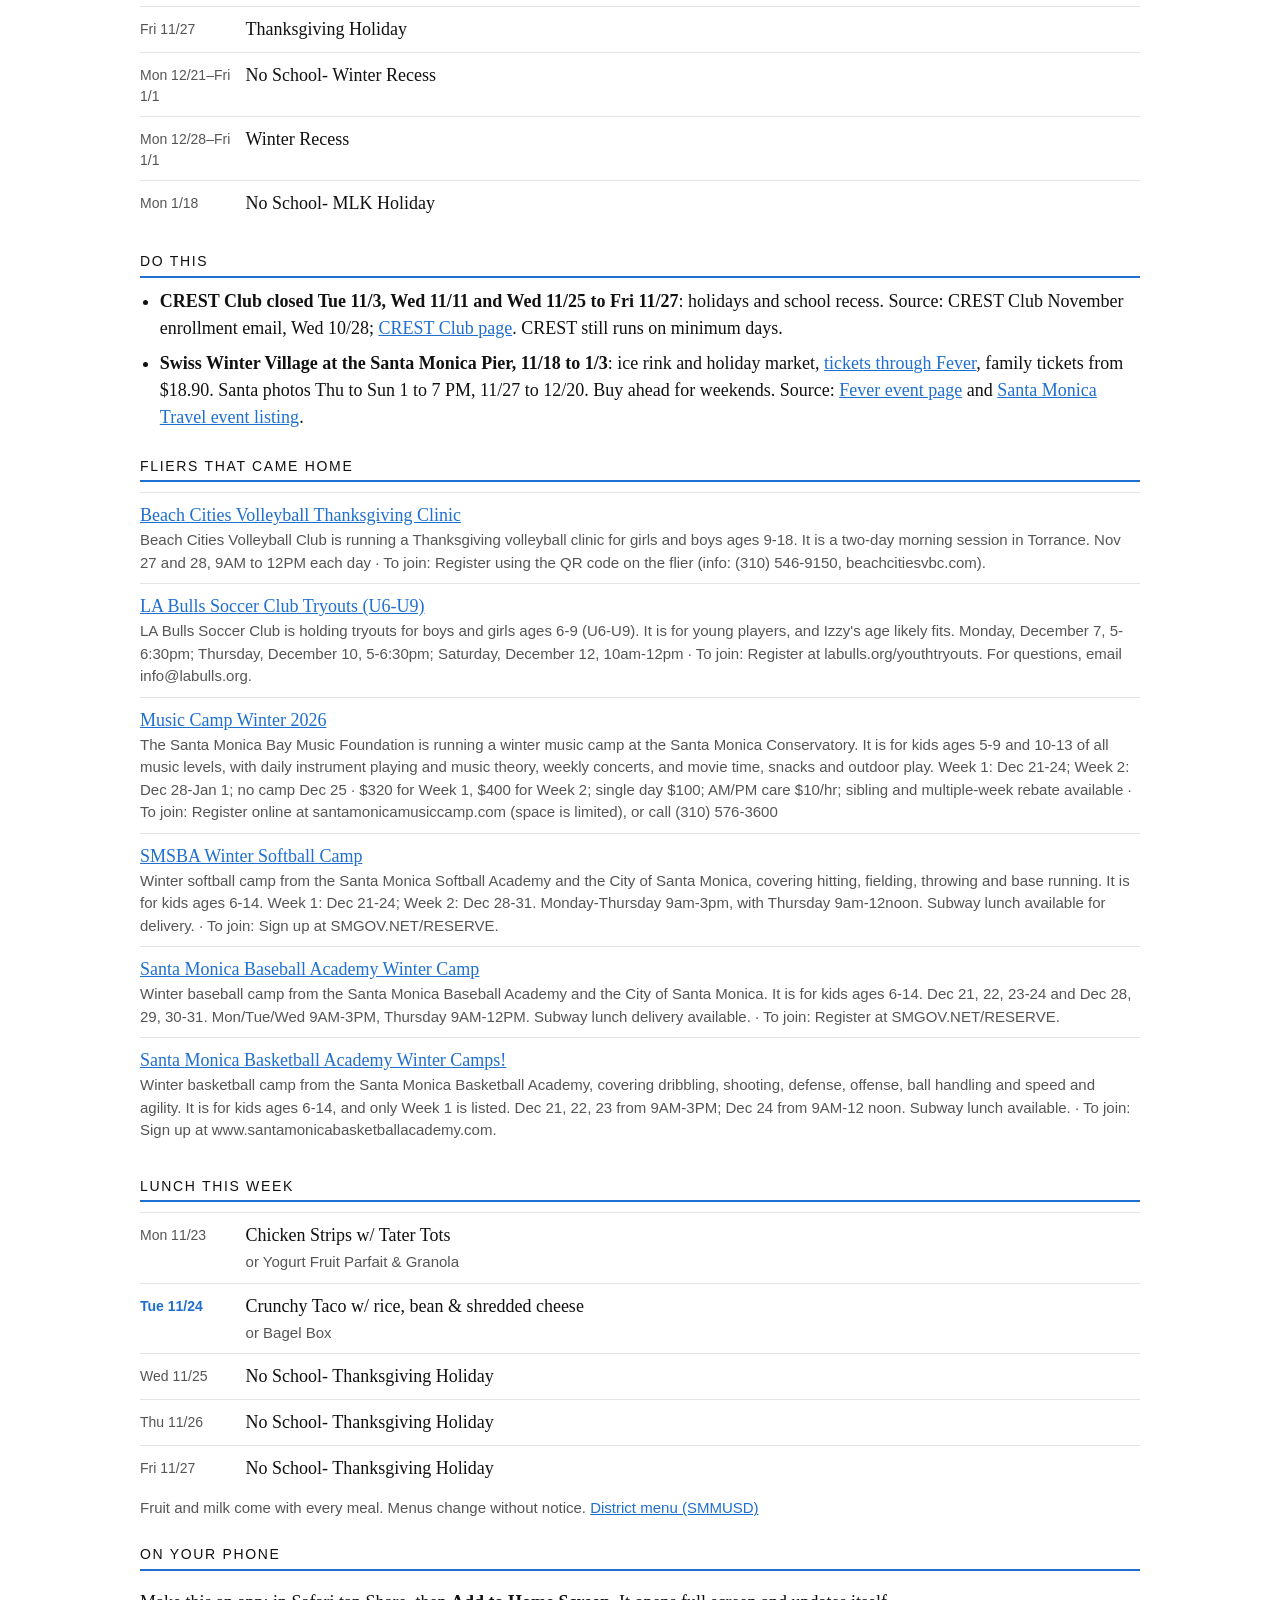
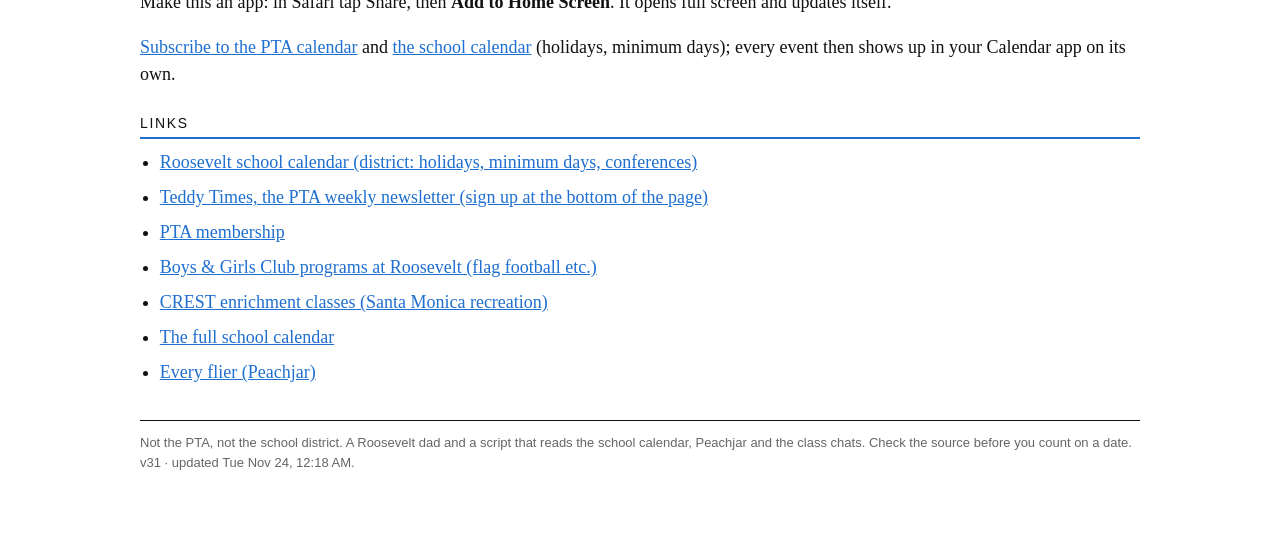
==== commit d02a0dc9: "bears: 2026-11-24 00:18" ====
--- a/bears/index.html
+++ b/bears/index.html
@@ -35,18 +35,18 @@
 </style></head><body><main><div id="bm-install" class="bm-install" hidden><button class="bm-x" aria-label="Close">&times;</button><img src="app/icon-180.png" alt="" width="40" height="40"><div><b>Make it an app</b><span id="bm-ios">Tap <svg viewBox="0 0 24 24" width="16" height="16" aria-label="Share" style="vertical-align:-3px"><path fill="none" stroke="currentColor" stroke-width="2" d="M12 3v12M7 8l5-5 5 5M5 12v8h14v-8"/></svg> Share below, then <b>Add to Home Screen</b>.</span><span id="bm-and" hidden><button id="bm-add" class="bm-add">Install app</button></span></div></div>
 <script>(function(){var b=document.getElementById("bm-install");if(!b)return;var sa=window.navigator.standalone||matchMedia("(display-mode: standalone)").matches;try{if(sa||localStorage.getItem("bmInstallHide"))return}catch(e){if(sa)return}var ios=/iphone|ipad|ipod/i.test(navigator.userAgent);var dp=null;function hide(){b.hidden=true;try{localStorage.setItem("bmInstallHide","1")}catch(e){}}b.querySelector(".bm-x").onclick=hide;if(ios){b.hidden=false}window.addEventListener("beforeinstallprompt",function(e){e.preventDefault();dp=e;document.getElementById("bm-ios").hidden=true;document.getElementById("bm-and").hidden=false;b.hidden=false});document.getElementById("bm-add").onclick=function(){if(dp){dp.prompt();dp.userChoice.then(function(){hide()})}};window.addEventListener("appinstalled",hide)})();</script>
 
-<div class="top"><div class="mast"><img src="app/roosevelt-bear.png" alt="Roosevelt bear"><div><p class="kicker">Roosevelt Elementary · 3rd grade</p><h1>The <b>Bear</b> Minimum</h1><p class="dek">The bare minimum you need to know.</p><p class="watch">Monitoring every 30 minutes: <a href="https://rooseveltpta.org/calendar/" target="_blank" rel="noopener">PTA calendar</a> · <a href="https://roosevelt.smmusd.org/all-events" target="_blank" rel="noopener">School calendar</a> · <a href="https://app.peachjar.com/flyers/all/schools/56581" target="_blank" rel="noopener">Peachjar fliers</a> · <a href="https://rooseveltpta.org/author/ptacalendar/" target="_blank" rel="noopener">PTA posts</a> · <a href="https://padlet.com/brandyking/berger-king-combo-2026-27-s0235m573d7di6a8bkft" target="_blank" rel="noopener">BK class Padlet</a> · <a href="https://www.smmusd.org/departments/food-nutrition-services/elem-breakfast-lunch-menu" target="_blank" rel="noopener">Lunch menu</a></p></div><img class="cls" src="app/bkc.svg" alt="Berger-King Combo class logo"></div><div class="cal wk"><div class="calh">Nov 22 to Dec 5</div><div class="calg"><div class="dow">S</div><div class="dow">M</div><div class="dow">T</div><div class="dow">W</div><div class="dow">T</div><div class="dow">F</div><div class="dow">S</div><div class="dy past">22</div><div class="dy today">23</div><div class="dy">24</div><div class="dy"><a href="#d-2026-11-25">25</a><i class="r"></i></div><div class="dy"><a href="#d-2026-11-25">26</a><i class="r"></i></div><div class="dy"><a href="#d-2026-11-25">27</a><i class="r"></i></div><div class="dy">28</div><div class="dy">29</div><div class="dy">30</div><div class="dy"><a href="#d-2026-12-01">1</a><i class="b"></i></div><div class="dy"><a href="#d-2026-12-01">2</a><i class="b"></i></div><div class="dy"><a href="#d-2026-12-01">3</a><i class="b"></i></div><div class="dy"><a href="#d-2026-12-01">4</a><i class="b"></i></div><div class="dy"><a href="#d-2026-12-01">5</a><i class="b"></i></div></div></div><details class="months" id="months"><summary>Full calendar</summary><div class="mgrid"><div class="cal"><div class="calh">November 2026</div><div class="calg"><div class="dow">S</div><div class="dow">M</div><div class="dow">T</div><div class="dow">W</div><div class="dow">T</div><div class="dow">F</div><div class="dow">S</div><div class="dy">1</div><div class="dy">2</div><div class="dy">3</div><div class="dy">4</div><div class="dy">5</div><div class="dy">6</div><div class="dy">7</div><div class="dy">8</div><div class="dy">9</div><div class="dy">10</div><div class="dy">11</div><div class="dy">12</div><div class="dy">13</div><div class="dy">14</div><div class="dy">15</div><div class="dy">16</div><div class="dy">17</div><div class="dy">18</div><div class="dy">19</div><div class="dy">20</div><div class="dy">21</div><div class="dy">22</div><div class="dy today">23</div><div class="dy">24</div><div class="dy"><a href="#d-2026-11-25">25</a><i class="r"></i></div><div class="dy"><a href="#d-2026-11-25">26</a><i class="r"></i></div><div class="dy"><a href="#d-2026-11-25">27</a><i class="r"></i></div><div class="dy">28</div><div class="dy">29</div><div class="dy">30</div></div></div><div class="cal"><div class="calh">December 2026</div><div class="calg"><div class="dow">S</div><div class="dow">M</div><div class="dow">T</div><div class="dow">W</div><div class="dow">T</div><div class="dow">F</div><div class="dow">S</div><div class="dy pad"></div><div class="dy pad"></div><div class="dy"><a href="#d-2026-12-01">1</a><i class="b"></i></div><div class="dy"><a href="#d-2026-12-01">2</a><i class="b"></i></div><div class="dy"><a href="#d-2026-12-01">3</a><i class="b"></i></div><div class="dy"><a href="#d-2026-12-01">4</a><i class="b"></i></div><div class="dy"><a href="#d-2026-12-01">5</a><i class="b"></i></div><div class="dy"><a href="#d-2026-12-01">6</a><i class="b"></i></div><div class="dy"><a href="#d-2026-12-01">7</a><i class="b"></i></div><div class="dy"><a href="#d-2026-12-01">8</a><i class="b"></i></div><div class="dy"><a href="#d-2026-12-01">9</a><i class="b"></i></div><div class="dy"><a href="#d-2026-12-01">10</a><i class="b"></i></div><div class="dy"><a href="#d-2026-12-01">11</a><i class="b"></i></div><div class="dy">12</div><div class="dy">13</div><div class="dy">14</div><div class="dy">15</div><div class="dy">16</div><div class="dy">17</div><div class="dy">18</div><div class="dy">19</div><div class="dy">20</div><div class="dy"><a href="#d-2026-12-21">21</a><i class="r"></i></div><div class="dy"><a href="#d-2026-12-21">22</a><i class="r"></i></div><div class="dy"><a href="#d-2026-12-21">23</a><i class="r"></i></div><div class="dy"><a href="#d-2026-12-21">24</a><i class="r"></i></div><div class="dy"><a href="#d-2026-12-21">25</a><i class="r"></i></div><div class="dy"><a href="#d-2026-12-21">26</a><i class="r"></i></div><div class="dy"><a href="#d-2026-12-21">27</a><i class="r"></i></div><div class="dy"><a href="#d-2026-12-21">28</a><i class="r"></i></div><div class="dy"><a href="#d-2026-12-21">29</a><i class="r"></i></div><div class="dy"><a href="#d-2026-12-21">30</a><i class="r"></i></div><div class="dy"><a href="#d-2026-12-21">31</a><i class="r"></i></div></div></div></div></details><script>try{var mq=matchMedia("(min-width:1000px)"),mo=document.getElementById("months");function wd(){if(mq.matches)mo.open=true}wd();(mq.addEventListener?mq.addEventListener("change",wd):mq.addListener(wd))}catch(e){}</script></div>
-<div class="wxc wx-rain" id="wxc"><div class="wxl"><div class="wxd">Monday, November 23</div><div class="wxt" id="wxt">66°</div></div><div class="wxr"><div class="wxi" id="wxi"><svg viewBox="0 0 64 64"><path d="M16 38h28a10 10 0 0 0 0-20 13 13 0 0 0-25 3 9 9 0 0 0-3 17z" fill="#fff"/><g stroke="#9fd3ff" stroke-width="4" stroke-linecap="round"><path d="M22 46l-3 8M32 46l-3 8M42 46l-3 8"/></g></svg></div><div class="wxn" id="wxn">Drizzle</div></div><div class="wxs" id="wxs">H <b>66°</b><i></i>L <b>52°</b><br>Chance of rain <b>20%</b><i></i><b>0.01 in</b></div></div>
-<h2>Lunch today</h2><p class="lunch"><b>Chicken Strips w/ Tater Tots</b><span class="t">Or Yogurt Fruit Parfait &amp; Granola. Fruit and milk with every meal; free for every student.</span></p><p class="lnk"><a href="#lunch-week">This week&#39;s menu</a> · <a href="https://www.smmusd.org/departments/food-nutrition-services/elem-breakfast-lunch-menu" target="_blank" rel="noopener">District menu (SMMUSD)</a></p>
+<div class="top"><div class="mast"><img src="app/roosevelt-bear.png" alt="Roosevelt bear"><div><p class="kicker">Roosevelt Elementary · 3rd grade</p><h1>The <b>Bear</b> Minimum</h1><p class="dek">The bare minimum you need to know.</p><p class="watch">Monitoring every 30 minutes: <a href="https://rooseveltpta.org/calendar/" target="_blank" rel="noopener">PTA calendar</a> · <a href="https://roosevelt.smmusd.org/all-events" target="_blank" rel="noopener">School calendar</a> · <a href="https://app.peachjar.com/flyers/all/schools/56581" target="_blank" rel="noopener">Peachjar fliers</a> · <a href="https://rooseveltpta.org/author/ptacalendar/" target="_blank" rel="noopener">PTA posts</a> · <a href="https://padlet.com/brandyking/berger-king-combo-2026-27-s0235m573d7di6a8bkft" target="_blank" rel="noopener">BK class Padlet</a> · <a href="https://www.smmusd.org/departments/food-nutrition-services/elem-breakfast-lunch-menu" target="_blank" rel="noopener">Lunch menu</a></p></div><img class="cls" src="app/bkc.svg" alt="Berger-King Combo class logo"></div><div class="cal wk"><div class="calh">Nov 22 to Dec 5</div><div class="calg"><div class="dow">S</div><div class="dow">M</div><div class="dow">T</div><div class="dow">W</div><div class="dow">T</div><div class="dow">F</div><div class="dow">S</div><div class="dy past">22</div><div class="dy past">23</div><div class="dy today">24</div><div class="dy"><a href="#d-2026-11-25">25</a><i class="r"></i></div><div class="dy"><a href="#d-2026-11-25">26</a><i class="r"></i></div><div class="dy"><a href="#d-2026-11-25">27</a><i class="r"></i></div><div class="dy">28</div><div class="dy">29</div><div class="dy">30</div><div class="dy"><a href="#d-2026-12-01">1</a><i class="b"></i></div><div class="dy"><a href="#d-2026-12-01">2</a><i class="b"></i></div><div class="dy"><a href="#d-2026-12-01">3</a><i class="b"></i></div><div class="dy"><a href="#d-2026-12-01">4</a><i class="b"></i></div><div class="dy"><a href="#d-2026-12-01">5</a><i class="b"></i></div></div></div><details class="months" id="months"><summary>Full calendar</summary><div class="mgrid"><div class="cal"><div class="calh">November 2026</div><div class="calg"><div class="dow">S</div><div class="dow">M</div><div class="dow">T</div><div class="dow">W</div><div class="dow">T</div><div class="dow">F</div><div class="dow">S</div><div class="dy">1</div><div class="dy">2</div><div class="dy">3</div><div class="dy">4</div><div class="dy">5</div><div class="dy">6</div><div class="dy">7</div><div class="dy">8</div><div class="dy">9</div><div class="dy">10</div><div class="dy">11</div><div class="dy">12</div><div class="dy">13</div><div class="dy">14</div><div class="dy">15</div><div class="dy">16</div><div class="dy">17</div><div class="dy">18</div><div class="dy">19</div><div class="dy">20</div><div class="dy">21</div><div class="dy">22</div><div class="dy">23</div><div class="dy today">24</div><div class="dy"><a href="#d-2026-11-25">25</a><i class="r"></i></div><div class="dy"><a href="#d-2026-11-25">26</a><i class="r"></i></div><div class="dy"><a href="#d-2026-11-25">27</a><i class="r"></i></div><div class="dy">28</div><div class="dy">29</div><div class="dy">30</div></div></div><div class="cal"><div class="calh">December 2026</div><div class="calg"><div class="dow">S</div><div class="dow">M</div><div class="dow">T</div><div class="dow">W</div><div class="dow">T</div><div class="dow">F</div><div class="dow">S</div><div class="dy pad"></div><div class="dy pad"></div><div class="dy"><a href="#d-2026-12-01">1</a><i class="b"></i></div><div class="dy"><a href="#d-2026-12-01">2</a><i class="b"></i></div><div class="dy"><a href="#d-2026-12-01">3</a><i class="b"></i></div><div class="dy"><a href="#d-2026-12-01">4</a><i class="b"></i></div><div class="dy"><a href="#d-2026-12-01">5</a><i class="b"></i></div><div class="dy"><a href="#d-2026-12-01">6</a><i class="b"></i></div><div class="dy"><a href="#d-2026-12-01">7</a><i class="b"></i></div><div class="dy"><a href="#d-2026-12-01">8</a><i class="b"></i></div><div class="dy"><a href="#d-2026-12-01">9</a><i class="b"></i></div><div class="dy"><a href="#d-2026-12-01">10</a><i class="b"></i></div><div class="dy"><a href="#d-2026-12-01">11</a><i class="b"></i></div><div class="dy">12</div><div class="dy">13</div><div class="dy">14</div><div class="dy">15</div><div class="dy">16</div><div class="dy">17</div><div class="dy">18</div><div class="dy">19</div><div class="dy">20</div><div class="dy"><a href="#d-2026-12-21">21</a><i class="r"></i></div><div class="dy"><a href="#d-2026-12-21">22</a><i class="r"></i></div><div class="dy"><a href="#d-2026-12-21">23</a><i class="r"></i></div><div class="dy"><a href="#d-2026-12-21">24</a><i class="r"></i></div><div class="dy"><a href="#d-2026-12-21">25</a><i class="r"></i></div><div class="dy"><a href="#d-2026-12-21">26</a><i class="r"></i></div><div class="dy"><a href="#d-2026-12-21">27</a><i class="r"></i></div><div class="dy"><a href="#d-2026-12-21">28</a><i class="r"></i></div><div class="dy"><a href="#d-2026-12-21">29</a><i class="r"></i></div><div class="dy"><a href="#d-2026-12-21">30</a><i class="r"></i></div><div class="dy"><a href="#d-2026-12-21">31</a><i class="r"></i></div></div></div></div></details><script>try{var mq=matchMedia("(min-width:1000px)"),mo=document.getElementById("months");function wd(){if(mq.matches)mo.open=true}wd();(mq.addEventListener?mq.addEventListener("change",wd):mq.addListener(wd))}catch(e){}</script></div>
+<div class="wxc wx-cloudy" id="wxc"><div class="wxl"><div class="wxd">Tuesday, November 24</div><div class="wxt" id="wxt">73°</div></div><div class="wxr"><div class="wxi" id="wxi"><svg viewBox="0 0 64 64"><path d="M38 20a10 10 0 0 1 18 6 8 8 0 0 1-2 15" fill="none" stroke="#fff" stroke-width="4"/><path d="M14 52h26a10 10 0 0 0 0-20 13 13 0 0 0-25 3 9 9 0 0 0-1 17z" fill="#fff"/></svg></div><div class="wxn" id="wxn">Cloudy</div></div><div class="wxs" id="wxs">H <b>73°</b><i></i>L <b>54°</b><br>Chance of rain <b>0%</b><i></i><b>0 in</b></div></div>
+<h2>Lunch today</h2><p class="lunch"><b>Crunchy Taco w/ rice, bean &amp; shredded cheese</b><span class="t">Or Bagel Box. Fruit and milk with every meal; free for every student.</span></p><p class="lnk"><a href="#lunch-week">This week&#39;s menu</a> · <a href="https://www.smmusd.org/departments/food-nutrition-services/elem-breakfast-lunch-menu" target="_blank" rel="noopener">District menu (SMMUSD)</a></p>
 <h2>BK update</h2><ul><li><b>Drop-off valet</b>: parent volunteers run the car line at the Lincoln and Upper 9th gates; <a href="https://www.signupgenius.com/go/9040C48AAA922AAFB6-65885217-20262027" target="_blank" rel="noopener">sign up by 10/30</a>. Class weeks: Wechselberger 3/15 to 3/19, King 4/5 to 4/9. Source: PTA email (news@rooseveltpta.org), Sat 10/17.</li><li><b>Homework</b>: folders go home Mon to Thu and come back daily; initial the assignment page every day. Math homework this month is writing to explain reasoning in full sentences; ask your kid why they picked a strategy, not just what they did. Two 3rd-grade math vocabulary glossaries are now on the class Padlet for homework help. Clever apps: Savvas SuccessMaker (math), Lexia (reading), Typing Club; kids work them alone. Source: class newsletter email, Sun 10/25.</li><li><b>BK Combo t-shirt on Wednesdays and every RevUp</b>: wear it for team spirit. Source: room reps&#x27; class welcome email, Wed 9/9.</li><li><b>Share a family tradition</b>: the class invites parents to bring a story, recipe or song (Día de los Muertos or any tradition); email the homeroom teacher to pick a time. Source: class newsletter email, Sun 10/25.</li><li><b>Class fund</b> (voluntary; pays for parties, teacher gifts, supplies): <a href="https://venmo.com/u/Kira-Mollis" target="_blank" rel="noopener">Venmo @Kira-Mollis</a>, memo &quot;BK Combo&quot; plus your student&#x27;s name. Source: room reps&#x27; class welcome email, Wed 9/9.</li><li><b>Class links</b>: <a href="https://chat.whatsapp.com/Gpr32M11hWV9U1TKsVVcvQ" target="_blank" rel="noopener">Berger-King WhatsApp</a> · <a href="https://chat.whatsapp.com/CXIDBZAPMNX3wpS2Sf7ZlG" target="_blank" rel="noopener">3rd Grade WhatsApp</a> Source: room reps&#x27; class welcome email, Wed 9/9.</li></ul>
 <h2>This week</h2>
 <div class="ev" id="d-2026-11-25"><div class="when">Wed 11/25</div><div class="what"><a href="https://rooseveltpta.org/event/no-school-thanksgiving-holiday/" target="_blank" rel="noopener">No School- Thanksgiving Holiday</a><div class="t">through Fri 11/27 · No School · Source: <a href="https://rooseveltpta.org/calendar/" target="_blank" rel="noopener">PTA calendar</a></div></div></div>
 <div class="ev" id="d-2026-11-26"><div class="when">Thu 11/26</div><div class="what"><a href="https://roosevelt.smmusd.org/all-events" target="_blank" rel="noopener">Thanksgiving Day</a><div class="t">Source: <a href="https://roosevelt.smmusd.org/all-events" target="_blank" rel="noopener">school calendar</a></div></div></div>
 <div class="ev" id="d-2026-11-27"><div class="when">Fri 11/27</div><div class="what"><a href="https://roosevelt.smmusd.org/all-events" target="_blank" rel="noopener">Thanksgiving Holiday</a><div class="t">Source: <a href="https://roosevelt.smmusd.org/all-events" target="_blank" rel="noopener">school calendar</a></div></div></div>
-<h2>Coming up</h2>
 <div class="ev" id="d-2026-12-01"><div class="when">Tue 12/1</div><div class="what"><a href="https://rooseveltpta.org/event/sm-ed-foundation-giving-tuesday/" target="_blank" rel="noopener">SM Ed Foundation- Giving Tuesday</a><div class="t">Source: <a href="https://rooseveltpta.org/calendar/" target="_blank" rel="noopener">PTA calendar</a></div></div></div>
 <div class="ev"><div class="when">Tue 12/1</div><div class="what"><a href="https://rooseveltpta.org/event/toy-drive/" target="_blank" rel="noopener">Toy Drive</a><div class="t">through Fri 12/11 · Source: <a href="https://rooseveltpta.org/calendar/" target="_blank" rel="noopener">PTA calendar</a></div></div></div>
 <div class="ev"><div class="when">Tue 12/1<br>8:40 am</div><div class="what"><a href="https://rooseveltpta.org/event/prn-meeting-3/" target="_blank" rel="noopener">PRN Meeting</a><div class="t">until 10 am · Parent Resource Network(PRN) Meeting · Source: <a href="https://rooseveltpta.org/calendar/" target="_blank" rel="noopener">PTA calendar</a></div></div></div>
+<h2>Coming up</h2>
 <div class="ev" id="d-2026-12-03"><div class="when">Thu 12/3</div><div class="what"><a href="https://rooseveltpta.org/event/morning-mingle-3rd-grade-2/" target="_blank" rel="noopener">Morning Mingle- 3rd Grade</a><div class="t">Join Us for Morning Mingle – 3rd Grade- on the Front Lawn! · Source: <a href="https://rooseveltpta.org/calendar/" target="_blank" rel="noopener">PTA calendar</a></div></div></div>
 <div class="ev"><div class="when">Thu 12/3<br>8:40 am</div><div class="what"><a href="https://rooseveltpta.org/event/pta-general-mtg-14/" target="_blank" rel="noopener">PTA General MTG</a><div class="t">until 10 am · PTA General Meeting in the Auditorium · Source: <a href="https://rooseveltpta.org/calendar/" target="_blank" rel="noopener">PTA calendar</a></div></div></div>
 <div class="ev" id="d-2026-12-04"><div class="when">Fri 12/4</div><div class="what"><a href="https://rooseveltpta.org/event/gradewide-lunch-4th-grade-3-2/" target="_blank" rel="noopener">Gradewide Lunch- 4th Grade</a><div class="t">Gradewide Lunch- 5th Grade- on the Big Yard · Source: <a href="https://rooseveltpta.org/calendar/" target="_blank" rel="noopener">PTA calendar</a></div></div></div>
@@ -77,20 +77,20 @@
 <div class="ev"><div class="when">Mon 1/18</div><div class="what">No School- MLK Holiday</div></div>
 <h2>Do this</h2><ul><li><b>CREST Club closed Tue 11/3, Wed 11/11 and Wed 11/25 to Fri 11/27</b>: holidays and school recess. Source: CREST Club November enrollment email, Wed 10/28; <a href="https://santamonica.gov/process-explainers/how-to-register-for-crest-club" target="_blank" rel="noopener">CREST Club page</a>. CREST still runs on minimum days.</li><li><b>Swiss Winter Village at the Santa Monica Pier, 11/18 to 1/3</b>: ice rink and holiday market, <a href="https://feverup.com/m/713749" target="_blank" rel="noopener">tickets through Fever</a>, family tickets from $18.90. Santa photos Thu to Sun 1 to 7 PM, 11/27 to 12/20. Buy ahead for weekends. Source: <a href="https://feverup.com/m/713749" target="_blank" rel="noopener">Fever event page</a> and <a href="https://www.santamonica.com/event/swiss-winter-village-at-the-santa-monica-pier/" target="_blank" rel="noopener">Santa Monica Travel event listing</a>.</li></ul>
 <h2>Fliers that came home</h2>
-<div class="fl"><a href="https://flyers-bff.peachjar.com/view/district/5758/flyer/3133729.pdf" target="_blank" rel="noopener">Holiday Maker Camp</a><div class="t">Holiday Maker Camp is a set of one-day holiday camps run by the Rediscover Center: Cardboard Camp for ages 6-9 and Tinkering Camp for ages 8-12. It is for school-age kids on winter break, and Izzy&#x27;s age fits Cardboard Camp. Nov 23, 24, 25; Dec 21, 22, 23, 28, 29, 30; Jan 4, 5, 6, 7, 8 (the Spanish version lists Jan 4, 5, 6, 8). Hours are 9 AM-3 PM, with aftercare 3-5 PM. · $110/day for the one-day camps, $140/day for the second date list that includes Nov 23-25 · To join: Register at rediscovercenter.org/register or call (310) 393-3636. Discounts: 10% for siblings, 10-30% for multiple sessions, and 25-90% sliding-scale aid (rediscovercenter.org/financial-aid). Aftercare is available.</div></div>
 <div class="fl"><a href="https://flyers-bff.peachjar.com/view/district/5758/flyer/3130865.pdf" target="_blank" rel="noopener">Beach Cities Volleyball Thanksgiving Clinic</a><div class="t">Beach Cities Volleyball Club is running a Thanksgiving volleyball clinic for girls and boys ages 9-18. It is a two-day morning session in Torrance. Nov 27 and 28, 9AM to 12PM each day · To join: Register using the QR code on the flier (info: (310) 546-9150, beachcitiesvbc.com).</div></div>
 <div class="fl"><a href="https://flyers-bff.peachjar.com/view/district/5758/flyer/3137591.pdf" target="_blank" rel="noopener">LA Bulls Soccer Club Tryouts (U6-U9)</a><div class="t">LA Bulls Soccer Club is holding tryouts for boys and girls ages 6-9 (U6-U9). It is for young players, and Izzy&#x27;s age likely fits. Monday, December 7, 5-6:30pm; Thursday, December 10, 5-6:30pm; Saturday, December 12, 10am-12pm · To join: Register at labulls.org/youthtryouts. For questions, email info@labulls.org.</div></div>
 <div class="fl"><a href="https://flyers-bff.peachjar.com/view/district/5758/flyer/3138439.pdf" target="_blank" rel="noopener">Music Camp Winter 2026</a><div class="t">The Santa Monica Bay Music Foundation is running a winter music camp at the Santa Monica Conservatory. It is for kids ages 5-9 and 10-13 of all music levels, with daily instrument playing and music theory, weekly concerts, and movie time, snacks and outdoor play. Week 1: Dec 21-24; Week 2: Dec 28-Jan 1; no camp Dec 25 · $320 for Week 1, $400 for Week 2; single day $100; AM/PM care $10/hr; sibling and multiple-week rebate available · To join: Register online at santamonicamusiccamp.com (space is limited), or call (310) 576-3600</div></div>
 <div class="fl"><a href="https://flyers-bff.peachjar.com/view/district/5758/flyer/3137197.pdf" target="_blank" rel="noopener">SMSBA Winter Softball Camp</a><div class="t">Winter softball camp from the Santa Monica Softball Academy and the City of Santa Monica, covering hitting, fielding, throwing and base running. It is for kids ages 6-14. Week 1: Dec 21-24; Week 2: Dec 28-31. Monday-Thursday 9am-3pm, with Thursday 9am-12noon. Subway lunch available for delivery. · To join: Sign up at SMGOV.NET/RESERVE.</div></div>
 <div class="fl"><a href="https://flyers-bff.peachjar.com/view/district/5758/flyer/3137194.pdf" target="_blank" rel="noopener">Santa Monica Baseball Academy Winter Camp</a><div class="t">Winter baseball camp from the Santa Monica Baseball Academy and the City of Santa Monica. It is for kids ages 6-14. Dec 21, 22, 23-24 and Dec 28, 29, 30-31. Mon/Tue/Wed 9AM-3PM, Thursday 9AM-12PM. Subway lunch delivery available. · To join: Register at SMGOV.NET/RESERVE.</div></div>
+<div class="fl"><a href="https://flyers-bff.peachjar.com/view/district/5758/flyer/3137218.pdf" target="_blank" rel="noopener">Santa Monica Basketball Academy Winter Camps!</a><div class="t">Winter basketball camp from the Santa Monica Basketball Academy, covering dribbling, shooting, defense, offense, ball handling and speed and agility. It is for kids ages 6-14, and only Week 1 is listed. Dec 21, 22, 23 from 9AM-3PM; Dec 24 from 9AM-12 noon. Subway lunch available. · To join: Sign up at www.santamonicabasketballacademy.com.</div></div>
 <h2 id="lunch-week">Lunch this week</h2>
-<div class="ev today"><div class="when">Mon 11/23</div><div class="what">Chicken Strips w/ Tater Tots<div class="t">or Yogurt Fruit Parfait &amp; Granola</div></div></div>
-<div class="ev"><div class="when">Tue 11/24</div><div class="what">Crunchy Taco w/ rice, bean &amp; shredded cheese<div class="t">or Bagel Box</div></div></div>
+<div class="ev"><div class="when">Mon 11/23</div><div class="what">Chicken Strips w/ Tater Tots<div class="t">or Yogurt Fruit Parfait &amp; Granola</div></div></div>
+<div class="ev today"><div class="when">Tue 11/24</div><div class="what">Crunchy Taco w/ rice, bean &amp; shredded cheese<div class="t">or Bagel Box</div></div></div>
 <div class="ev"><div class="when">Wed 11/25</div><div class="what">No School- Thanksgiving Holiday</div></div>
 <div class="ev"><div class="when">Thu 11/26</div><div class="what">No School- Thanksgiving Holiday</div></div>
 <div class="ev"><div class="when">Fri 11/27</div><div class="what">No School- Thanksgiving Holiday</div></div>
 <p class="t lnk">Fruit and milk come with every meal. Menus change without notice. <a href="https://www.smmusd.org/departments/food-nutrition-services/elem-breakfast-lunch-menu" target="_blank" rel="noopener">District menu (SMMUSD)</a></p>
 <h2>On your phone</h2><p>Make this an app: in Safari tap Share, then <b>Add to Home Screen</b>. It opens full screen and updates itself.</p><p><a href="webcal://rooseveltpta.org/?post_type=tribe_events&amp;ical=1&amp;eventDisplay=list" target="_blank" rel="noopener">Subscribe to the PTA calendar</a> and <a href="webcal://roosevelt.smmusd.org/fs/calendar-manager/events.ics?calendar_ids=17" target="_blank" rel="noopener">the school calendar</a> (holidays, minimum days); every event then shows up in your Calendar app on its own.</p>
 <h2>Links</h2><ul><li><a href="https://roosevelt.smmusd.org/all-events" target="_blank" rel="noopener">Roosevelt school calendar (district: holidays, minimum days, conferences)</a></li><li><a href="https://rooseveltpta.org/" target="_blank" rel="noopener">Teddy Times, the PTA weekly newsletter (sign up at the bottom of the page)</a></li><li><a href="https://rooseveltpta.org/product/membership/" target="_blank" rel="noopener">PTA membership</a></li><li><a href="https://bgcsantamonica.my.site.com/V3/s/login-home" target="_blank" rel="noopener">Boys &amp; Girls Club programs at Roosevelt (flag football etc.)</a></li><li><a href="https://anc.apm.activecommunities.com/santamonicarecreation/activity/search?onlineSiteId=0&amp;activity_select_param=2&amp;center_ids=20&amp;viewMode=list" target="_blank" rel="noopener">CREST enrichment classes (Santa Monica recreation)</a></li><li><a href="https://rooseveltpta.org/calendar/" target="_blank" rel="noopener">The full school calendar</a></li><li><a href="https://app.peachjar.com/flyers/all/schools/56581" target="_blank" rel="noopener">Every flier (Peachjar)</a></li></ul>
-<p class="foot">Not the PTA, not the school district. A Roosevelt dad and a script that reads the school calendar, Peachjar and the class chats. Check the source before you count on a date. v31 · updated Mon Nov 23, 12:19 AM.</p>
+<p class="foot">Not the PTA, not the school district. A Roosevelt dad and a script that reads the school calendar, Peachjar and the class chats. Check the source before you count on a date. v31 · updated Tue Nov 24, 12:18 AM.</p>
 <script>(function(){var K={"0": "sun", "1": "sun", "2": "pcloud", "3": "cloudy", "45": "fog", "48": "fog", "51": "rain", "53": "rain", "55": "rain", "61": "rain", "63": "rain", "65": "rain", "80": "rain", "81": "rain", "82": "rain", "95": "storm", "96": "storm", "99": "storm"},S={"sun": "<svg viewBox=\"0 0 64 64\"><circle cx=\"32\" cy=\"32\" r=\"12\" fill=\"#fff\"/><g stroke=\"#fff\" stroke-width=\"4\" stroke-linecap=\"round\"><path d=\"M32 6v8M32 50v8M6 32h8M50 32h8M13.6 13.6l5.7 5.7M44.7 44.7l5.7 5.7M13.6 50.4l5.7-5.7M44.7 19.3l5.7-5.7\"/></g></svg>", "night": "<svg viewBox=\"0 0 64 64\"><path d=\"M40 10a22 22 0 1 0 14 34A18 18 0 0 1 40 10z\" fill=\"#fff\"/></svg>", "pcloud": "<svg viewBox=\"0 0 64 64\"><circle cx=\"24\" cy=\"22\" r=\"9\" fill=\"#ffd54a\"/><path d=\"M20 50h28a10 10 0 0 0 0-20 14 14 0 0 0-27 3 9 9 0 0 0-1 17z\" fill=\"#fff\"/></svg>", "cloudy": "<svg viewBox=\"0 0 64 64\"><path d=\"M38 20a10 10 0 0 1 18 6 8 8 0 0 1-2 15\" fill=\"none\" stroke=\"#fff\" stroke-width=\"4\"/><path d=\"M14 52h26a10 10 0 0 0 0-20 13 13 0 0 0-25 3 9 9 0 0 0-1 17z\" fill=\"#fff\"/></svg>", "fog": "<svg viewBox=\"0 0 64 64\"><g stroke=\"#fff\" stroke-width=\"4\" stroke-linecap=\"round\"><path d=\"M10 22h44M6 32h52M12 42h40M18 52h28\"/></g></svg>", "rain": "<svg viewBox=\"0 0 64 64\"><path d=\"M16 38h28a10 10 0 0 0 0-20 13 13 0 0 0-25 3 9 9 0 0 0-3 17z\" fill=\"#fff\"/><g stroke=\"#9fd3ff\" stroke-width=\"4\" stroke-linecap=\"round\"><path d=\"M22 46l-3 8M32 46l-3 8M42 46l-3 8\"/></g></svg>", "storm": "<svg viewBox=\"0 0 64 64\"><path d=\"M16 36h28a10 10 0 0 0 0-20 13 13 0 0 0-25 3 9 9 0 0 0-3 17z\" fill=\"#fff\"/><path d=\"M33 38l-8 12h7l-3 10 11-15h-7l4-7z\" fill=\"#ffd54a\"/></svg>"},N={"0": "Sunny", "1": "Mostly sunny", "2": "Partly cloudy", "3": "Cloudy", "45": "Fog", "48": "Fog", "51": "Drizzle", "53": "Drizzle", "55": "Drizzle", "61": "Light rain", "63": "Rain", "65": "Heavy rain", "80": "Showers", "81": "Showers", "82": "Heavy showers", "95": "Thunderstorms"};fetch("https://api.open-meteo.com/v1/forecast?latitude=34.0195&longitude=-118.4912&current=temperature_2m,apparent_temperature,weather_code,is_day&daily=weather_code,temperature_2m_max,temperature_2m_min,precipitation_probability_max,precipitation_sum,sunrise,sunset&temperature_unit=fahrenheit&precipitation_unit=inch&timezone=America/Los_Angeles&forecast_days=1").then(function(r){return r.json()}).then(function(d){var c=d.current,y=d.daily,k=K[c.weather_code]||'cloudy';if(k==='sun'&&!c.is_day)k='night';var e=document.getElementById('wxc');if(!e)return;var t=Date.now(),sr=Date.parse(y.sunrise[0]),ss=Date.parse(y.sunset[0]),m=45*60000,x='';if(Math.abs(t-sr)<m||Math.abs(t-ss)<m)x=' wx-dusk';else if(!c.is_day&&k!=='night')x=' wx-n';e.className='wxc wx-'+k+x;document.getElementById('wxt').textContent=Math.round(c.temperature_2m)+'°';document.getElementById('wxi').innerHTML=S[k];document.getElementById('wxn').textContent=N[c.weather_code]||'';document.getElementById('wxs').innerHTML='Feels like <b>'+Math.round(c.apparent_temperature)+'°</b><i></i>H <b>'+Math.round(y.temperature_2m_max[0])+'°</b><i></i>L <b>'+Math.round(y.temperature_2m_min[0])+'°</b><br>Chance of rain <b>'+(y.precipitation_probability_max[0]||0)+'%</b><i></i><b>'+(+(y.precipitation_sum[0]||0).toFixed(2))+' in</b>'}).catch(function(){})})();</script></main></body></html>
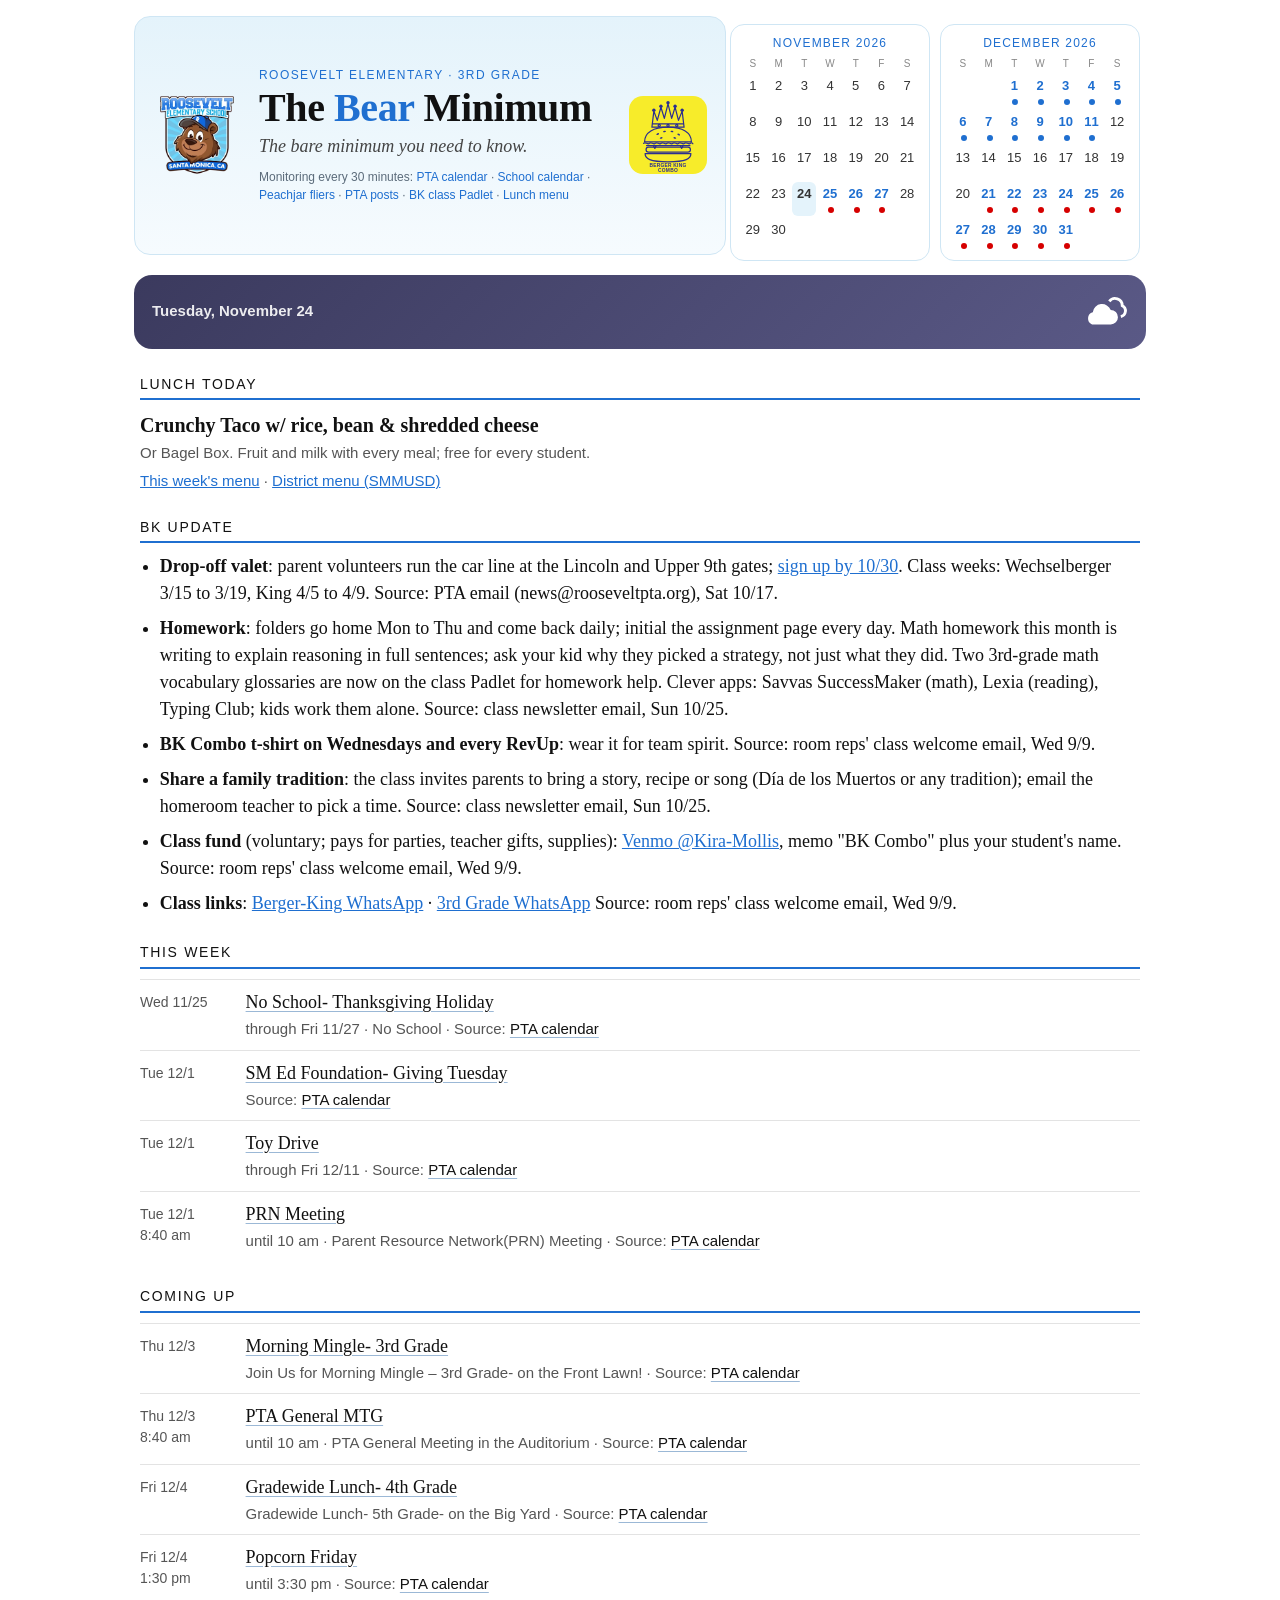
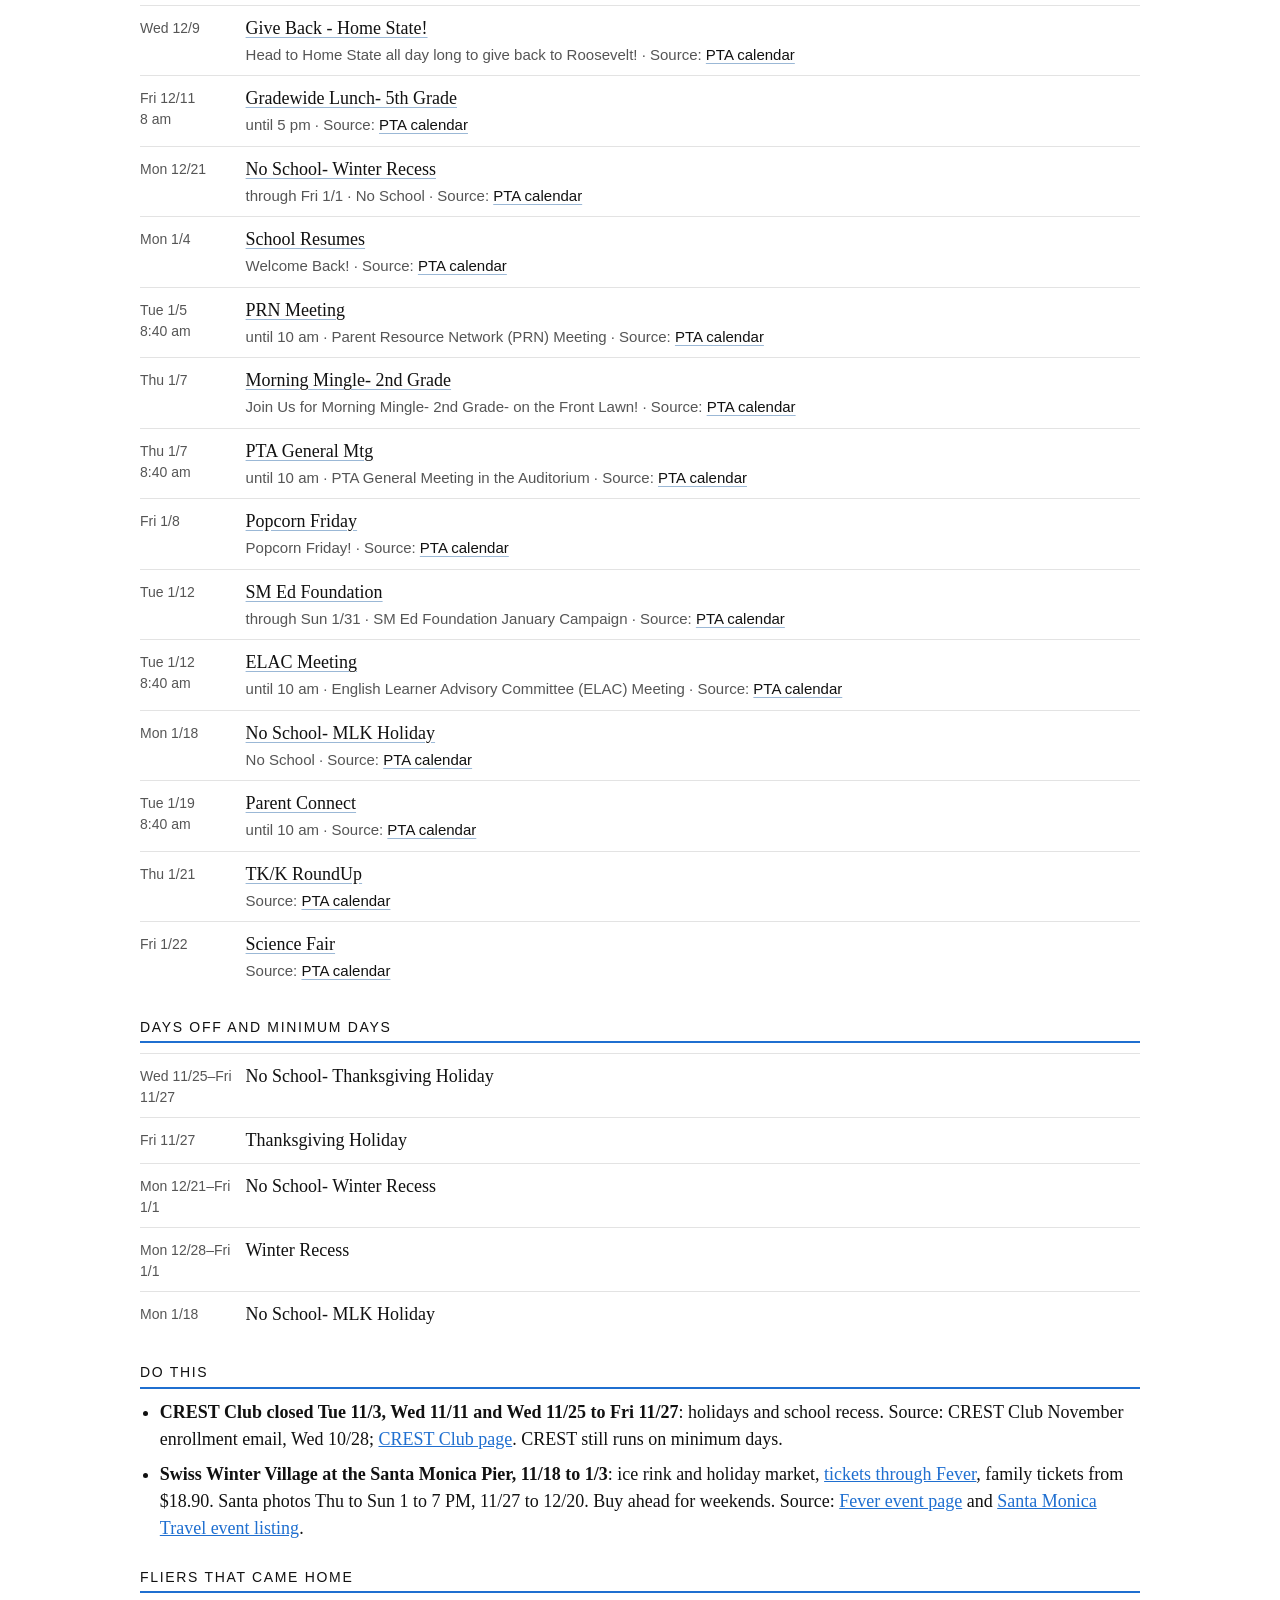
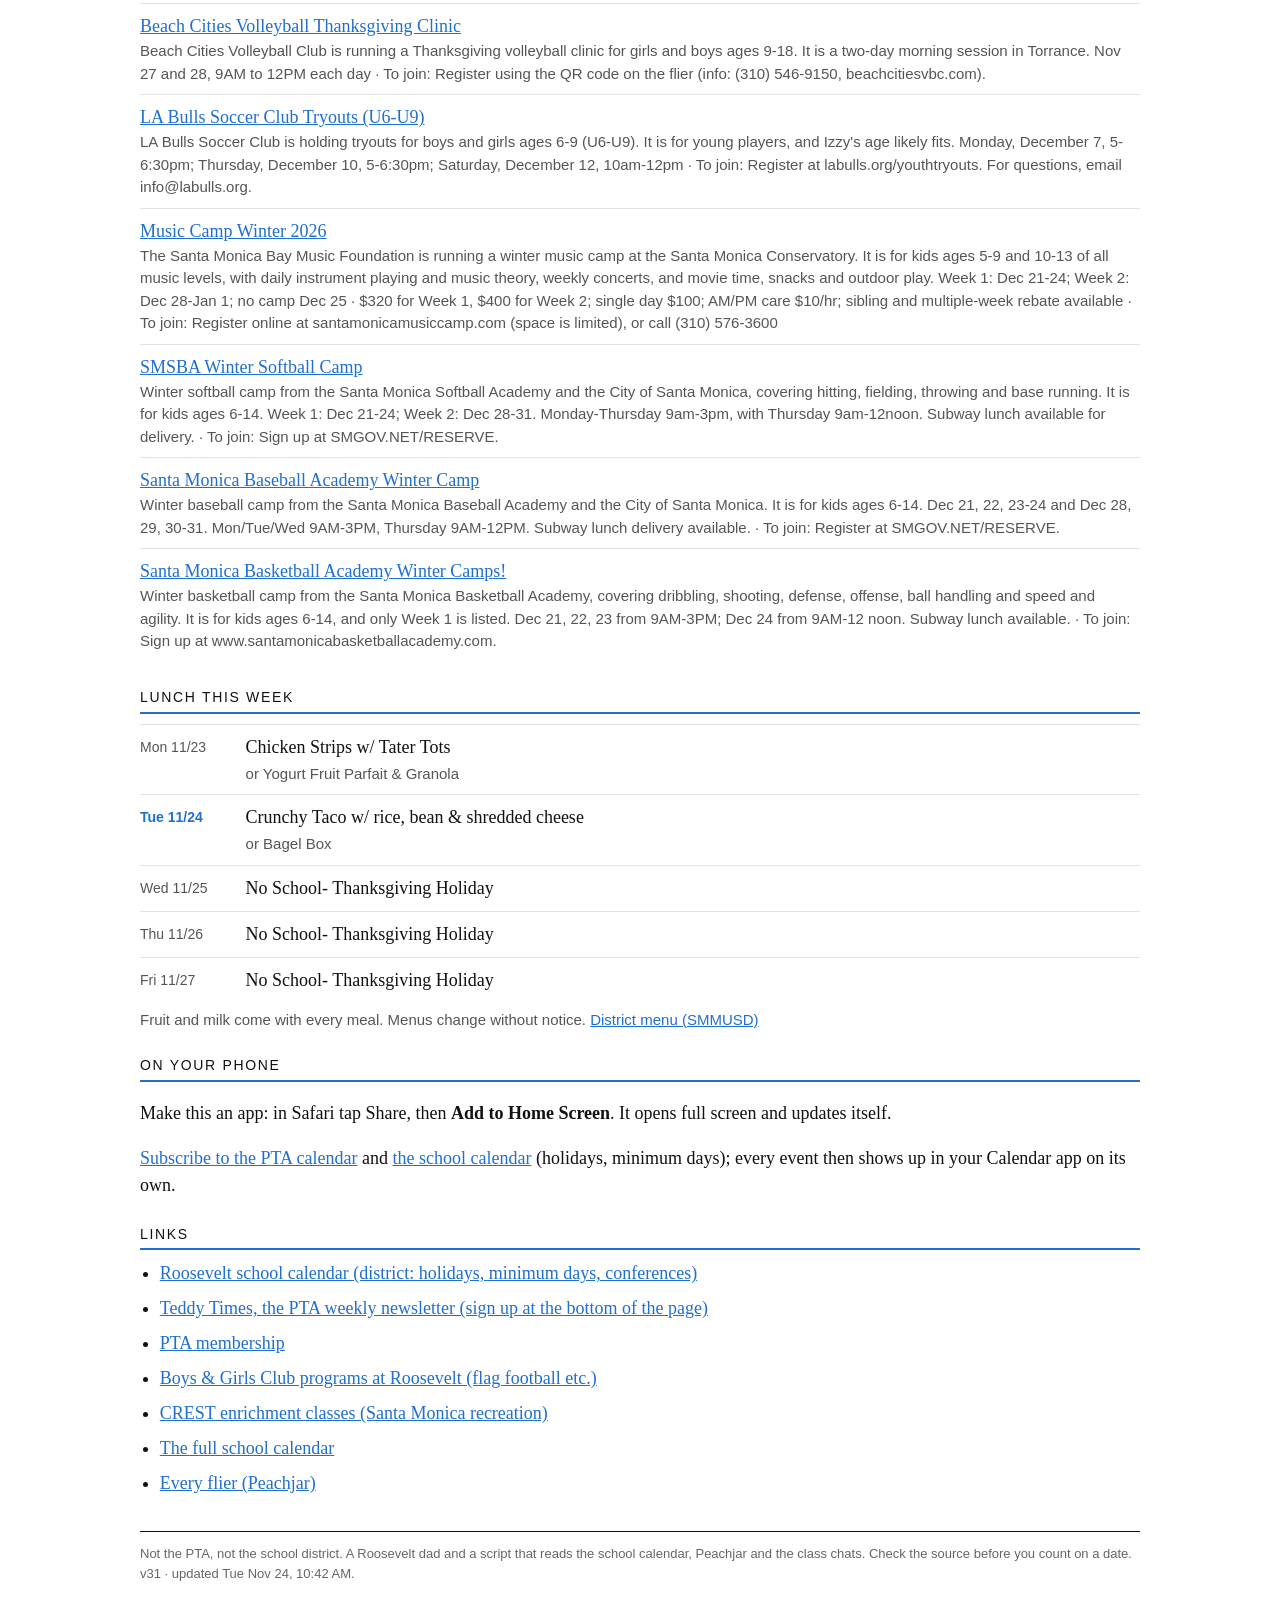
==== commit 2b412609: "bears: 2026-11-24 10:42" ====
--- a/bears/index.html
+++ b/bears/index.html
@@ -36,13 +36,11 @@
 <script>(function(){var b=document.getElementById("bm-install");if(!b)return;var sa=window.navigator.standalone||matchMedia("(display-mode: standalone)").matches;try{if(sa||localStorage.getItem("bmInstallHide"))return}catch(e){if(sa)return}var ios=/iphone|ipad|ipod/i.test(navigator.userAgent);var dp=null;function hide(){b.hidden=true;try{localStorage.setItem("bmInstallHide","1")}catch(e){}}b.querySelector(".bm-x").onclick=hide;if(ios){b.hidden=false}window.addEventListener("beforeinstallprompt",function(e){e.preventDefault();dp=e;document.getElementById("bm-ios").hidden=true;document.getElementById("bm-and").hidden=false;b.hidden=false});document.getElementById("bm-add").onclick=function(){if(dp){dp.prompt();dp.userChoice.then(function(){hide()})}};window.addEventListener("appinstalled",hide)})();</script>
 
 <div class="top"><div class="mast"><img src="app/roosevelt-bear.png" alt="Roosevelt bear"><div><p class="kicker">Roosevelt Elementary · 3rd grade</p><h1>The <b>Bear</b> Minimum</h1><p class="dek">The bare minimum you need to know.</p><p class="watch">Monitoring every 30 minutes: <a href="https://rooseveltpta.org/calendar/" target="_blank" rel="noopener">PTA calendar</a> · <a href="https://roosevelt.smmusd.org/all-events" target="_blank" rel="noopener">School calendar</a> · <a href="https://app.peachjar.com/flyers/all/schools/56581" target="_blank" rel="noopener">Peachjar fliers</a> · <a href="https://rooseveltpta.org/author/ptacalendar/" target="_blank" rel="noopener">PTA posts</a> · <a href="https://padlet.com/brandyking/berger-king-combo-2026-27-s0235m573d7di6a8bkft" target="_blank" rel="noopener">BK class Padlet</a> · <a href="https://www.smmusd.org/departments/food-nutrition-services/elem-breakfast-lunch-menu" target="_blank" rel="noopener">Lunch menu</a></p></div><img class="cls" src="app/bkc.svg" alt="Berger-King Combo class logo"></div><div class="cal wk"><div class="calh">Nov 22 to Dec 5</div><div class="calg"><div class="dow">S</div><div class="dow">M</div><div class="dow">T</div><div class="dow">W</div><div class="dow">T</div><div class="dow">F</div><div class="dow">S</div><div class="dy past">22</div><div class="dy past">23</div><div class="dy today">24</div><div class="dy"><a href="#d-2026-11-25">25</a><i class="r"></i></div><div class="dy"><a href="#d-2026-11-25">26</a><i class="r"></i></div><div class="dy"><a href="#d-2026-11-25">27</a><i class="r"></i></div><div class="dy">28</div><div class="dy">29</div><div class="dy">30</div><div class="dy"><a href="#d-2026-12-01">1</a><i class="b"></i></div><div class="dy"><a href="#d-2026-12-01">2</a><i class="b"></i></div><div class="dy"><a href="#d-2026-12-01">3</a><i class="b"></i></div><div class="dy"><a href="#d-2026-12-01">4</a><i class="b"></i></div><div class="dy"><a href="#d-2026-12-01">5</a><i class="b"></i></div></div></div><details class="months" id="months"><summary>Full calendar</summary><div class="mgrid"><div class="cal"><div class="calh">November 2026</div><div class="calg"><div class="dow">S</div><div class="dow">M</div><div class="dow">T</div><div class="dow">W</div><div class="dow">T</div><div class="dow">F</div><div class="dow">S</div><div class="dy">1</div><div class="dy">2</div><div class="dy">3</div><div class="dy">4</div><div class="dy">5</div><div class="dy">6</div><div class="dy">7</div><div class="dy">8</div><div class="dy">9</div><div class="dy">10</div><div class="dy">11</div><div class="dy">12</div><div class="dy">13</div><div class="dy">14</div><div class="dy">15</div><div class="dy">16</div><div class="dy">17</div><div class="dy">18</div><div class="dy">19</div><div class="dy">20</div><div class="dy">21</div><div class="dy">22</div><div class="dy">23</div><div class="dy today">24</div><div class="dy"><a href="#d-2026-11-25">25</a><i class="r"></i></div><div class="dy"><a href="#d-2026-11-25">26</a><i class="r"></i></div><div class="dy"><a href="#d-2026-11-25">27</a><i class="r"></i></div><div class="dy">28</div><div class="dy">29</div><div class="dy">30</div></div></div><div class="cal"><div class="calh">December 2026</div><div class="calg"><div class="dow">S</div><div class="dow">M</div><div class="dow">T</div><div class="dow">W</div><div class="dow">T</div><div class="dow">F</div><div class="dow">S</div><div class="dy pad"></div><div class="dy pad"></div><div class="dy"><a href="#d-2026-12-01">1</a><i class="b"></i></div><div class="dy"><a href="#d-2026-12-01">2</a><i class="b"></i></div><div class="dy"><a href="#d-2026-12-01">3</a><i class="b"></i></div><div class="dy"><a href="#d-2026-12-01">4</a><i class="b"></i></div><div class="dy"><a href="#d-2026-12-01">5</a><i class="b"></i></div><div class="dy"><a href="#d-2026-12-01">6</a><i class="b"></i></div><div class="dy"><a href="#d-2026-12-01">7</a><i class="b"></i></div><div class="dy"><a href="#d-2026-12-01">8</a><i class="b"></i></div><div class="dy"><a href="#d-2026-12-01">9</a><i class="b"></i></div><div class="dy"><a href="#d-2026-12-01">10</a><i class="b"></i></div><div class="dy"><a href="#d-2026-12-01">11</a><i class="b"></i></div><div class="dy">12</div><div class="dy">13</div><div class="dy">14</div><div class="dy">15</div><div class="dy">16</div><div class="dy">17</div><div class="dy">18</div><div class="dy">19</div><div class="dy">20</div><div class="dy"><a href="#d-2026-12-21">21</a><i class="r"></i></div><div class="dy"><a href="#d-2026-12-21">22</a><i class="r"></i></div><div class="dy"><a href="#d-2026-12-21">23</a><i class="r"></i></div><div class="dy"><a href="#d-2026-12-21">24</a><i class="r"></i></div><div class="dy"><a href="#d-2026-12-21">25</a><i class="r"></i></div><div class="dy"><a href="#d-2026-12-21">26</a><i class="r"></i></div><div class="dy"><a href="#d-2026-12-21">27</a><i class="r"></i></div><div class="dy"><a href="#d-2026-12-21">28</a><i class="r"></i></div><div class="dy"><a href="#d-2026-12-21">29</a><i class="r"></i></div><div class="dy"><a href="#d-2026-12-21">30</a><i class="r"></i></div><div class="dy"><a href="#d-2026-12-21">31</a><i class="r"></i></div></div></div></div></details><script>try{var mq=matchMedia("(min-width:1000px)"),mo=document.getElementById("months");function wd(){if(mq.matches)mo.open=true}wd();(mq.addEventListener?mq.addEventListener("change",wd):mq.addListener(wd))}catch(e){}</script></div>
-<div class="wxc wx-cloudy" id="wxc"><div class="wxl"><div class="wxd">Tuesday, November 24</div><div class="wxt" id="wxt">73°</div></div><div class="wxr"><div class="wxi" id="wxi"><svg viewBox="0 0 64 64"><path d="M38 20a10 10 0 0 1 18 6 8 8 0 0 1-2 15" fill="none" stroke="#fff" stroke-width="4"/><path d="M14 52h26a10 10 0 0 0 0-20 13 13 0 0 0-25 3 9 9 0 0 0-1 17z" fill="#fff"/></svg></div><div class="wxn" id="wxn">Cloudy</div></div><div class="wxs" id="wxs">H <b>73°</b><i></i>L <b>54°</b><br>Chance of rain <b>0%</b><i></i><b>0 in</b></div></div>
+<div class="wxc wx-cloudy" id="wxc"><div class="wxl"><div class="wxd">Tuesday, November 24</div><div class="wxt" id="wxt"></div></div><div class="wxr"><div class="wxi" id="wxi"><svg viewBox="0 0 64 64"><path d="M38 20a10 10 0 0 1 18 6 8 8 0 0 1-2 15" fill="none" stroke="#fff" stroke-width="4"/><path d="M14 52h26a10 10 0 0 0 0-20 13 13 0 0 0-25 3 9 9 0 0 0-1 17z" fill="#fff"/></svg></div><div class="wxn" id="wxn"></div></div><div class="wxs" id="wxs"></div></div>
 <h2>Lunch today</h2><p class="lunch"><b>Crunchy Taco w/ rice, bean &amp; shredded cheese</b><span class="t">Or Bagel Box. Fruit and milk with every meal; free for every student.</span></p><p class="lnk"><a href="#lunch-week">This week&#39;s menu</a> · <a href="https://www.smmusd.org/departments/food-nutrition-services/elem-breakfast-lunch-menu" target="_blank" rel="noopener">District menu (SMMUSD)</a></p>
 <h2>BK update</h2><ul><li><b>Drop-off valet</b>: parent volunteers run the car line at the Lincoln and Upper 9th gates; <a href="https://www.signupgenius.com/go/9040C48AAA922AAFB6-65885217-20262027" target="_blank" rel="noopener">sign up by 10/30</a>. Class weeks: Wechselberger 3/15 to 3/19, King 4/5 to 4/9. Source: PTA email (news@rooseveltpta.org), Sat 10/17.</li><li><b>Homework</b>: folders go home Mon to Thu and come back daily; initial the assignment page every day. Math homework this month is writing to explain reasoning in full sentences; ask your kid why they picked a strategy, not just what they did. Two 3rd-grade math vocabulary glossaries are now on the class Padlet for homework help. Clever apps: Savvas SuccessMaker (math), Lexia (reading), Typing Club; kids work them alone. Source: class newsletter email, Sun 10/25.</li><li><b>BK Combo t-shirt on Wednesdays and every RevUp</b>: wear it for team spirit. Source: room reps&#x27; class welcome email, Wed 9/9.</li><li><b>Share a family tradition</b>: the class invites parents to bring a story, recipe or song (Día de los Muertos or any tradition); email the homeroom teacher to pick a time. Source: class newsletter email, Sun 10/25.</li><li><b>Class fund</b> (voluntary; pays for parties, teacher gifts, supplies): <a href="https://venmo.com/u/Kira-Mollis" target="_blank" rel="noopener">Venmo @Kira-Mollis</a>, memo &quot;BK Combo&quot; plus your student&#x27;s name. Source: room reps&#x27; class welcome email, Wed 9/9.</li><li><b>Class links</b>: <a href="https://chat.whatsapp.com/Gpr32M11hWV9U1TKsVVcvQ" target="_blank" rel="noopener">Berger-King WhatsApp</a> · <a href="https://chat.whatsapp.com/CXIDBZAPMNX3wpS2Sf7ZlG" target="_blank" rel="noopener">3rd Grade WhatsApp</a> Source: room reps&#x27; class welcome email, Wed 9/9.</li></ul>
 <h2>This week</h2>
 <div class="ev" id="d-2026-11-25"><div class="when">Wed 11/25</div><div class="what"><a href="https://rooseveltpta.org/event/no-school-thanksgiving-holiday/" target="_blank" rel="noopener">No School- Thanksgiving Holiday</a><div class="t">through Fri 11/27 · No School · Source: <a href="https://rooseveltpta.org/calendar/" target="_blank" rel="noopener">PTA calendar</a></div></div></div>
-<div class="ev" id="d-2026-11-26"><div class="when">Thu 11/26</div><div class="what"><a href="https://roosevelt.smmusd.org/all-events" target="_blank" rel="noopener">Thanksgiving Day</a><div class="t">Source: <a href="https://roosevelt.smmusd.org/all-events" target="_blank" rel="noopener">school calendar</a></div></div></div>
-<div class="ev" id="d-2026-11-27"><div class="when">Fri 11/27</div><div class="what"><a href="https://roosevelt.smmusd.org/all-events" target="_blank" rel="noopener">Thanksgiving Holiday</a><div class="t">Source: <a href="https://roosevelt.smmusd.org/all-events" target="_blank" rel="noopener">school calendar</a></div></div></div>
 <div class="ev" id="d-2026-12-01"><div class="when">Tue 12/1</div><div class="what"><a href="https://rooseveltpta.org/event/sm-ed-foundation-giving-tuesday/" target="_blank" rel="noopener">SM Ed Foundation- Giving Tuesday</a><div class="t">Source: <a href="https://rooseveltpta.org/calendar/" target="_blank" rel="noopener">PTA calendar</a></div></div></div>
 <div class="ev"><div class="when">Tue 12/1</div><div class="what"><a href="https://rooseveltpta.org/event/toy-drive/" target="_blank" rel="noopener">Toy Drive</a><div class="t">through Fri 12/11 · Source: <a href="https://rooseveltpta.org/calendar/" target="_blank" rel="noopener">PTA calendar</a></div></div></div>
 <div class="ev"><div class="when">Tue 12/1<br>8:40 am</div><div class="what"><a href="https://rooseveltpta.org/event/prn-meeting-3/" target="_blank" rel="noopener">PRN Meeting</a><div class="t">until 10 am · Parent Resource Network(PRN) Meeting · Source: <a href="https://rooseveltpta.org/calendar/" target="_blank" rel="noopener">PTA calendar</a></div></div></div>
@@ -54,9 +52,7 @@
 <div class="ev" id="d-2026-12-09"><div class="when">Wed 12/9</div><div class="what"><a href="https://rooseveltpta.org/event/give-back-home-state/" target="_blank" rel="noopener">Give Back - Home State!</a><div class="t">Head to Home State all day long to give back to Roosevelt! · Source: <a href="https://rooseveltpta.org/calendar/" target="_blank" rel="noopener">PTA calendar</a></div></div></div>
 <div class="ev" id="d-2026-12-11"><div class="when">Fri 12/11<br>8 am</div><div class="what"><a href="https://rooseveltpta.org/event/gradewide-lunch-5th-grade-3/" target="_blank" rel="noopener">Gradewide Lunch- 5th Grade</a><div class="t">until 5 pm · Source: <a href="https://rooseveltpta.org/calendar/" target="_blank" rel="noopener">PTA calendar</a></div></div></div>
 <div class="ev" id="d-2026-12-21"><div class="when">Mon 12/21</div><div class="what"><a href="https://rooseveltpta.org/event/no-school-winter-recess/" target="_blank" rel="noopener">No School- Winter Recess</a><div class="t">through Fri 1/1 · No School · Source: <a href="https://rooseveltpta.org/calendar/" target="_blank" rel="noopener">PTA calendar</a></div></div></div>
-<div class="ev" id="d-2026-12-28"><div class="when">Mon 12/28</div><div class="what"><a href="https://roosevelt.smmusd.org/all-events" target="_blank" rel="noopener">Winter Recess</a><div class="t">through Fri 1/1 · Source: <a href="https://roosevelt.smmusd.org/all-events" target="_blank" rel="noopener">school calendar</a></div></div></div>
 <div class="ev" id="d-2027-01-04"><div class="when">Mon 1/4</div><div class="what"><a href="https://rooseveltpta.org/event/school-resumes-3/" target="_blank" rel="noopener">School Resumes</a><div class="t">Welcome Back! · Source: <a href="https://rooseveltpta.org/calendar/" target="_blank" rel="noopener">PTA calendar</a></div></div></div>
-<div class="ev"><div class="when">Mon 1/4</div><div class="what"><a href="https://roosevelt.smmusd.org/all-events" target="_blank" rel="noopener">No Classes - Middle/HS only</a><div class="t">Source: <a href="https://roosevelt.smmusd.org/all-events" target="_blank" rel="noopener">school calendar</a></div></div></div>
 <div class="ev" id="d-2027-01-05"><div class="when">Tue 1/5<br>8:40 am</div><div class="what"><a href="https://rooseveltpta.org/event/prn-meeting-4/" target="_blank" rel="noopener">PRN Meeting</a><div class="t">until 10 am · Parent Resource Network (PRN) Meeting · Source: <a href="https://rooseveltpta.org/calendar/" target="_blank" rel="noopener">PTA calendar</a></div></div></div>
 <div class="ev" id="d-2027-01-07"><div class="when">Thu 1/7</div><div class="what"><a href="https://rooseveltpta.org/event/morning-mingle-2nd-grade-2/" target="_blank" rel="noopener">Morning Mingle- 2nd Grade</a><div class="t">Join Us for Morning Mingle- 2nd Grade- on the Front Lawn! · Source: <a href="https://rooseveltpta.org/calendar/" target="_blank" rel="noopener">PTA calendar</a></div></div></div>
 <div class="ev"><div class="when">Thu 1/7<br>8:40 am</div><div class="what"><a href="https://rooseveltpta.org/event/pta-general-mtg-15/" target="_blank" rel="noopener">PTA General Mtg</a><div class="t">until 10 am · PTA General Meeting in the Auditorium · Source: <a href="https://rooseveltpta.org/calendar/" target="_blank" rel="noopener">PTA calendar</a></div></div></div>
@@ -64,16 +60,14 @@
 <div class="ev" id="d-2027-01-12"><div class="when">Tue 1/12</div><div class="what"><a href="https://rooseveltpta.org/event/sm-ed-foundation/" target="_blank" rel="noopener">SM Ed Foundation</a><div class="t">through Sun 1/31 · SM Ed Foundation January Campaign · Source: <a href="https://rooseveltpta.org/calendar/" target="_blank" rel="noopener">PTA calendar</a></div></div></div>
 <div class="ev"><div class="when">Tue 1/12<br>8:40 am</div><div class="what"><a href="https://rooseveltpta.org/event/elac-meeting-9/" target="_blank" rel="noopener">ELAC Meeting</a><div class="t">until 10 am · English Learner Advisory Committee (ELAC) Meeting · Source: <a href="https://rooseveltpta.org/calendar/" target="_blank" rel="noopener">PTA calendar</a></div></div></div>
 <div class="ev" id="d-2027-01-18"><div class="when">Mon 1/18</div><div class="what"><a href="https://rooseveltpta.org/event/no-school-mlk-holiday/" target="_blank" rel="noopener">No School- MLK Holiday</a><div class="t">No School · Source: <a href="https://rooseveltpta.org/calendar/" target="_blank" rel="noopener">PTA calendar</a></div></div></div>
-<div class="ev"><div class="when">Mon 1/18</div><div class="what"><a href="https://roosevelt.smmusd.org/all-events" target="_blank" rel="noopener">Martin Luther King, Jr. Day</a><div class="t">Source: <a href="https://roosevelt.smmusd.org/all-events" target="_blank" rel="noopener">school calendar</a></div></div></div>
 <div class="ev" id="d-2027-01-19"><div class="when">Tue 1/19<br>8:40 am</div><div class="what"><a href="https://rooseveltpta.org/event/parent-connect-3/" target="_blank" rel="noopener">Parent Connect</a><div class="t">until 10 am · Source: <a href="https://rooseveltpta.org/calendar/" target="_blank" rel="noopener">PTA calendar</a></div></div></div>
 <div class="ev" id="d-2027-01-21"><div class="when">Thu 1/21</div><div class="what"><a href="https://rooseveltpta.org/event/tk-k-roundup/" target="_blank" rel="noopener">TK/K RoundUp</a><div class="t">Source: <a href="https://rooseveltpta.org/calendar/" target="_blank" rel="noopener">PTA calendar</a></div></div></div>
-<div class="ev"><div class="when">Thu 1/21<br>8 am</div><div class="what"><a href="https://roosevelt.smmusd.org/all-events" target="_blank" rel="noopener">Roosevelt Elementary Tour</a><div class="t">until 9 am · Auditorium · Source: <a href="https://roosevelt.smmusd.org/all-events" target="_blank" rel="noopener">school calendar</a></div></div></div>
 <div class="ev" id="d-2027-01-22"><div class="when">Fri 1/22</div><div class="what"><a href="https://rooseveltpta.org/event/science-fair-4/" target="_blank" rel="noopener">Science Fair</a><div class="t">Source: <a href="https://rooseveltpta.org/calendar/" target="_blank" rel="noopener">PTA calendar</a></div></div></div>
 <h2>Days off and minimum days</h2>
 <div class="ev"><div class="when">Wed 11/25–Fri 11/27</div><div class="what">No School- Thanksgiving Holiday</div></div>
-<div class="ev"><div class="when">Fri 11/27</div><div class="what">Thanksgiving Holiday</div></div>
+<div class="ev" id="d-2026-11-27"><div class="when">Fri 11/27</div><div class="what">Thanksgiving Holiday</div></div>
 <div class="ev"><div class="when">Mon 12/21–Fri 1/1</div><div class="what">No School- Winter Recess</div></div>
-<div class="ev"><div class="when">Mon 12/28–Fri 1/1</div><div class="what">Winter Recess</div></div>
+<div class="ev" id="d-2026-12-28"><div class="when">Mon 12/28–Fri 1/1</div><div class="what">Winter Recess</div></div>
 <div class="ev"><div class="when">Mon 1/18</div><div class="what">No School- MLK Holiday</div></div>
 <h2>Do this</h2><ul><li><b>CREST Club closed Tue 11/3, Wed 11/11 and Wed 11/25 to Fri 11/27</b>: holidays and school recess. Source: CREST Club November enrollment email, Wed 10/28; <a href="https://santamonica.gov/process-explainers/how-to-register-for-crest-club" target="_blank" rel="noopener">CREST Club page</a>. CREST still runs on minimum days.</li><li><b>Swiss Winter Village at the Santa Monica Pier, 11/18 to 1/3</b>: ice rink and holiday market, <a href="https://feverup.com/m/713749" target="_blank" rel="noopener">tickets through Fever</a>, family tickets from $18.90. Santa photos Thu to Sun 1 to 7 PM, 11/27 to 12/20. Buy ahead for weekends. Source: <a href="https://feverup.com/m/713749" target="_blank" rel="noopener">Fever event page</a> and <a href="https://www.santamonica.com/event/swiss-winter-village-at-the-santa-monica-pier/" target="_blank" rel="noopener">Santa Monica Travel event listing</a>.</li></ul>
 <h2>Fliers that came home</h2>
@@ -92,5 +86,5 @@
 <p class="t lnk">Fruit and milk come with every meal. Menus change without notice. <a href="https://www.smmusd.org/departments/food-nutrition-services/elem-breakfast-lunch-menu" target="_blank" rel="noopener">District menu (SMMUSD)</a></p>
 <h2>On your phone</h2><p>Make this an app: in Safari tap Share, then <b>Add to Home Screen</b>. It opens full screen and updates itself.</p><p><a href="webcal://rooseveltpta.org/?post_type=tribe_events&amp;ical=1&amp;eventDisplay=list" target="_blank" rel="noopener">Subscribe to the PTA calendar</a> and <a href="webcal://roosevelt.smmusd.org/fs/calendar-manager/events.ics?calendar_ids=17" target="_blank" rel="noopener">the school calendar</a> (holidays, minimum days); every event then shows up in your Calendar app on its own.</p>
 <h2>Links</h2><ul><li><a href="https://roosevelt.smmusd.org/all-events" target="_blank" rel="noopener">Roosevelt school calendar (district: holidays, minimum days, conferences)</a></li><li><a href="https://rooseveltpta.org/" target="_blank" rel="noopener">Teddy Times, the PTA weekly newsletter (sign up at the bottom of the page)</a></li><li><a href="https://rooseveltpta.org/product/membership/" target="_blank" rel="noopener">PTA membership</a></li><li><a href="https://bgcsantamonica.my.site.com/V3/s/login-home" target="_blank" rel="noopener">Boys &amp; Girls Club programs at Roosevelt (flag football etc.)</a></li><li><a href="https://anc.apm.activecommunities.com/santamonicarecreation/activity/search?onlineSiteId=0&amp;activity_select_param=2&amp;center_ids=20&amp;viewMode=list" target="_blank" rel="noopener">CREST enrichment classes (Santa Monica recreation)</a></li><li><a href="https://rooseveltpta.org/calendar/" target="_blank" rel="noopener">The full school calendar</a></li><li><a href="https://app.peachjar.com/flyers/all/schools/56581" target="_blank" rel="noopener">Every flier (Peachjar)</a></li></ul>
-<p class="foot">Not the PTA, not the school district. A Roosevelt dad and a script that reads the school calendar, Peachjar and the class chats. Check the source before you count on a date. v31 · updated Tue Nov 24, 12:18 AM.</p>
+<p class="foot">Not the PTA, not the school district. A Roosevelt dad and a script that reads the school calendar, Peachjar and the class chats. Check the source before you count on a date. v31 · updated Tue Nov 24, 10:42 AM.</p>
 <script>(function(){var K={"0": "sun", "1": "sun", "2": "pcloud", "3": "cloudy", "45": "fog", "48": "fog", "51": "rain", "53": "rain", "55": "rain", "61": "rain", "63": "rain", "65": "rain", "80": "rain", "81": "rain", "82": "rain", "95": "storm", "96": "storm", "99": "storm"},S={"sun": "<svg viewBox=\"0 0 64 64\"><circle cx=\"32\" cy=\"32\" r=\"12\" fill=\"#fff\"/><g stroke=\"#fff\" stroke-width=\"4\" stroke-linecap=\"round\"><path d=\"M32 6v8M32 50v8M6 32h8M50 32h8M13.6 13.6l5.7 5.7M44.7 44.7l5.7 5.7M13.6 50.4l5.7-5.7M44.7 19.3l5.7-5.7\"/></g></svg>", "night": "<svg viewBox=\"0 0 64 64\"><path d=\"M40 10a22 22 0 1 0 14 34A18 18 0 0 1 40 10z\" fill=\"#fff\"/></svg>", "pcloud": "<svg viewBox=\"0 0 64 64\"><circle cx=\"24\" cy=\"22\" r=\"9\" fill=\"#ffd54a\"/><path d=\"M20 50h28a10 10 0 0 0 0-20 14 14 0 0 0-27 3 9 9 0 0 0-1 17z\" fill=\"#fff\"/></svg>", "cloudy": "<svg viewBox=\"0 0 64 64\"><path d=\"M38 20a10 10 0 0 1 18 6 8 8 0 0 1-2 15\" fill=\"none\" stroke=\"#fff\" stroke-width=\"4\"/><path d=\"M14 52h26a10 10 0 0 0 0-20 13 13 0 0 0-25 3 9 9 0 0 0-1 17z\" fill=\"#fff\"/></svg>", "fog": "<svg viewBox=\"0 0 64 64\"><g stroke=\"#fff\" stroke-width=\"4\" stroke-linecap=\"round\"><path d=\"M10 22h44M6 32h52M12 42h40M18 52h28\"/></g></svg>", "rain": "<svg viewBox=\"0 0 64 64\"><path d=\"M16 38h28a10 10 0 0 0 0-20 13 13 0 0 0-25 3 9 9 0 0 0-3 17z\" fill=\"#fff\"/><g stroke=\"#9fd3ff\" stroke-width=\"4\" stroke-linecap=\"round\"><path d=\"M22 46l-3 8M32 46l-3 8M42 46l-3 8\"/></g></svg>", "storm": "<svg viewBox=\"0 0 64 64\"><path d=\"M16 36h28a10 10 0 0 0 0-20 13 13 0 0 0-25 3 9 9 0 0 0-3 17z\" fill=\"#fff\"/><path d=\"M33 38l-8 12h7l-3 10 11-15h-7l4-7z\" fill=\"#ffd54a\"/></svg>"},N={"0": "Sunny", "1": "Mostly sunny", "2": "Partly cloudy", "3": "Cloudy", "45": "Fog", "48": "Fog", "51": "Drizzle", "53": "Drizzle", "55": "Drizzle", "61": "Light rain", "63": "Rain", "65": "Heavy rain", "80": "Showers", "81": "Showers", "82": "Heavy showers", "95": "Thunderstorms"};fetch("https://api.open-meteo.com/v1/forecast?latitude=34.0195&longitude=-118.4912&current=temperature_2m,apparent_temperature,weather_code,is_day&daily=weather_code,temperature_2m_max,temperature_2m_min,precipitation_probability_max,precipitation_sum,sunrise,sunset&temperature_unit=fahrenheit&precipitation_unit=inch&timezone=America/Los_Angeles&forecast_days=1").then(function(r){return r.json()}).then(function(d){var c=d.current,y=d.daily,k=K[c.weather_code]||'cloudy';if(k==='sun'&&!c.is_day)k='night';var e=document.getElementById('wxc');if(!e)return;var t=Date.now(),sr=Date.parse(y.sunrise[0]),ss=Date.parse(y.sunset[0]),m=45*60000,x='';if(Math.abs(t-sr)<m||Math.abs(t-ss)<m)x=' wx-dusk';else if(!c.is_day&&k!=='night')x=' wx-n';e.className='wxc wx-'+k+x;document.getElementById('wxt').textContent=Math.round(c.temperature_2m)+'°';document.getElementById('wxi').innerHTML=S[k];document.getElementById('wxn').textContent=N[c.weather_code]||'';document.getElementById('wxs').innerHTML='Feels like <b>'+Math.round(c.apparent_temperature)+'°</b><i></i>H <b>'+Math.round(y.temperature_2m_max[0])+'°</b><i></i>L <b>'+Math.round(y.temperature_2m_min[0])+'°</b><br>Chance of rain <b>'+(y.precipitation_probability_max[0]||0)+'%</b><i></i><b>'+(+(y.precipitation_sum[0]||0).toFixed(2))+' in</b>'}).catch(function(){})})();</script></main></body></html>
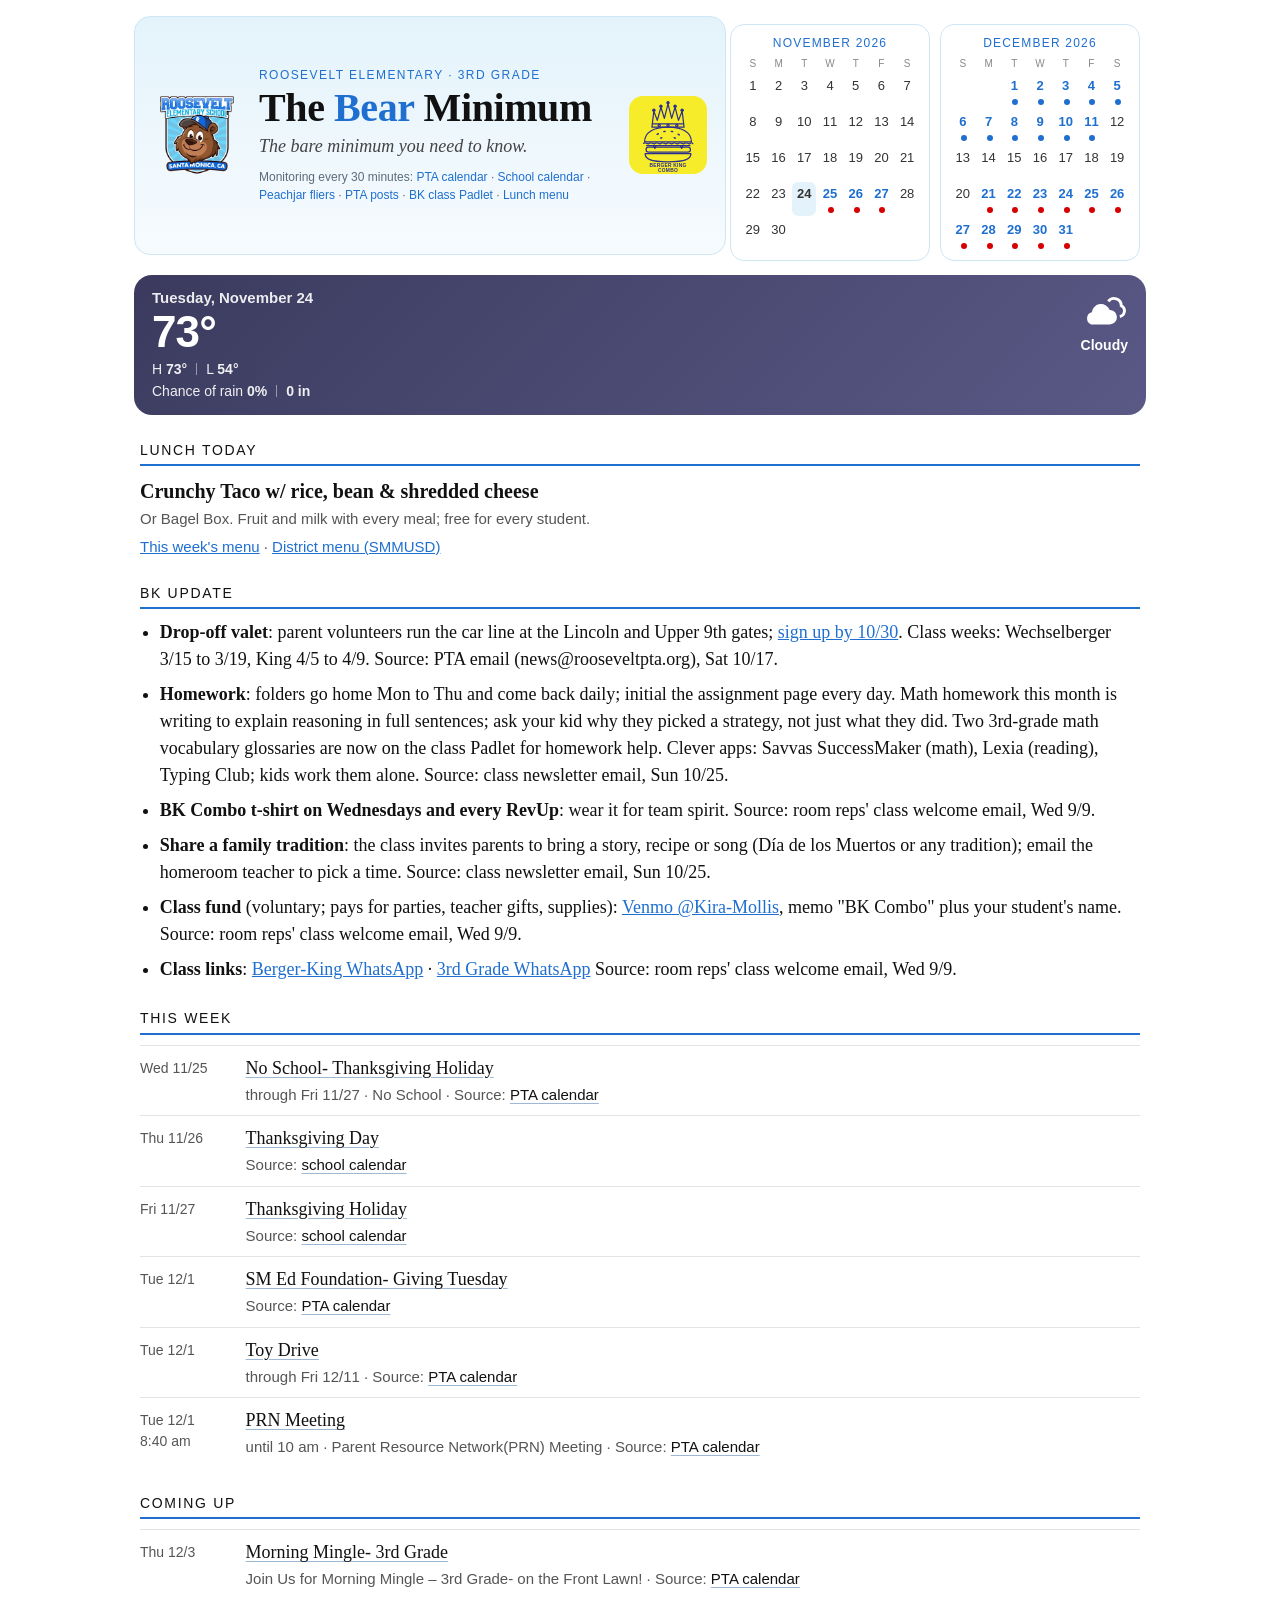
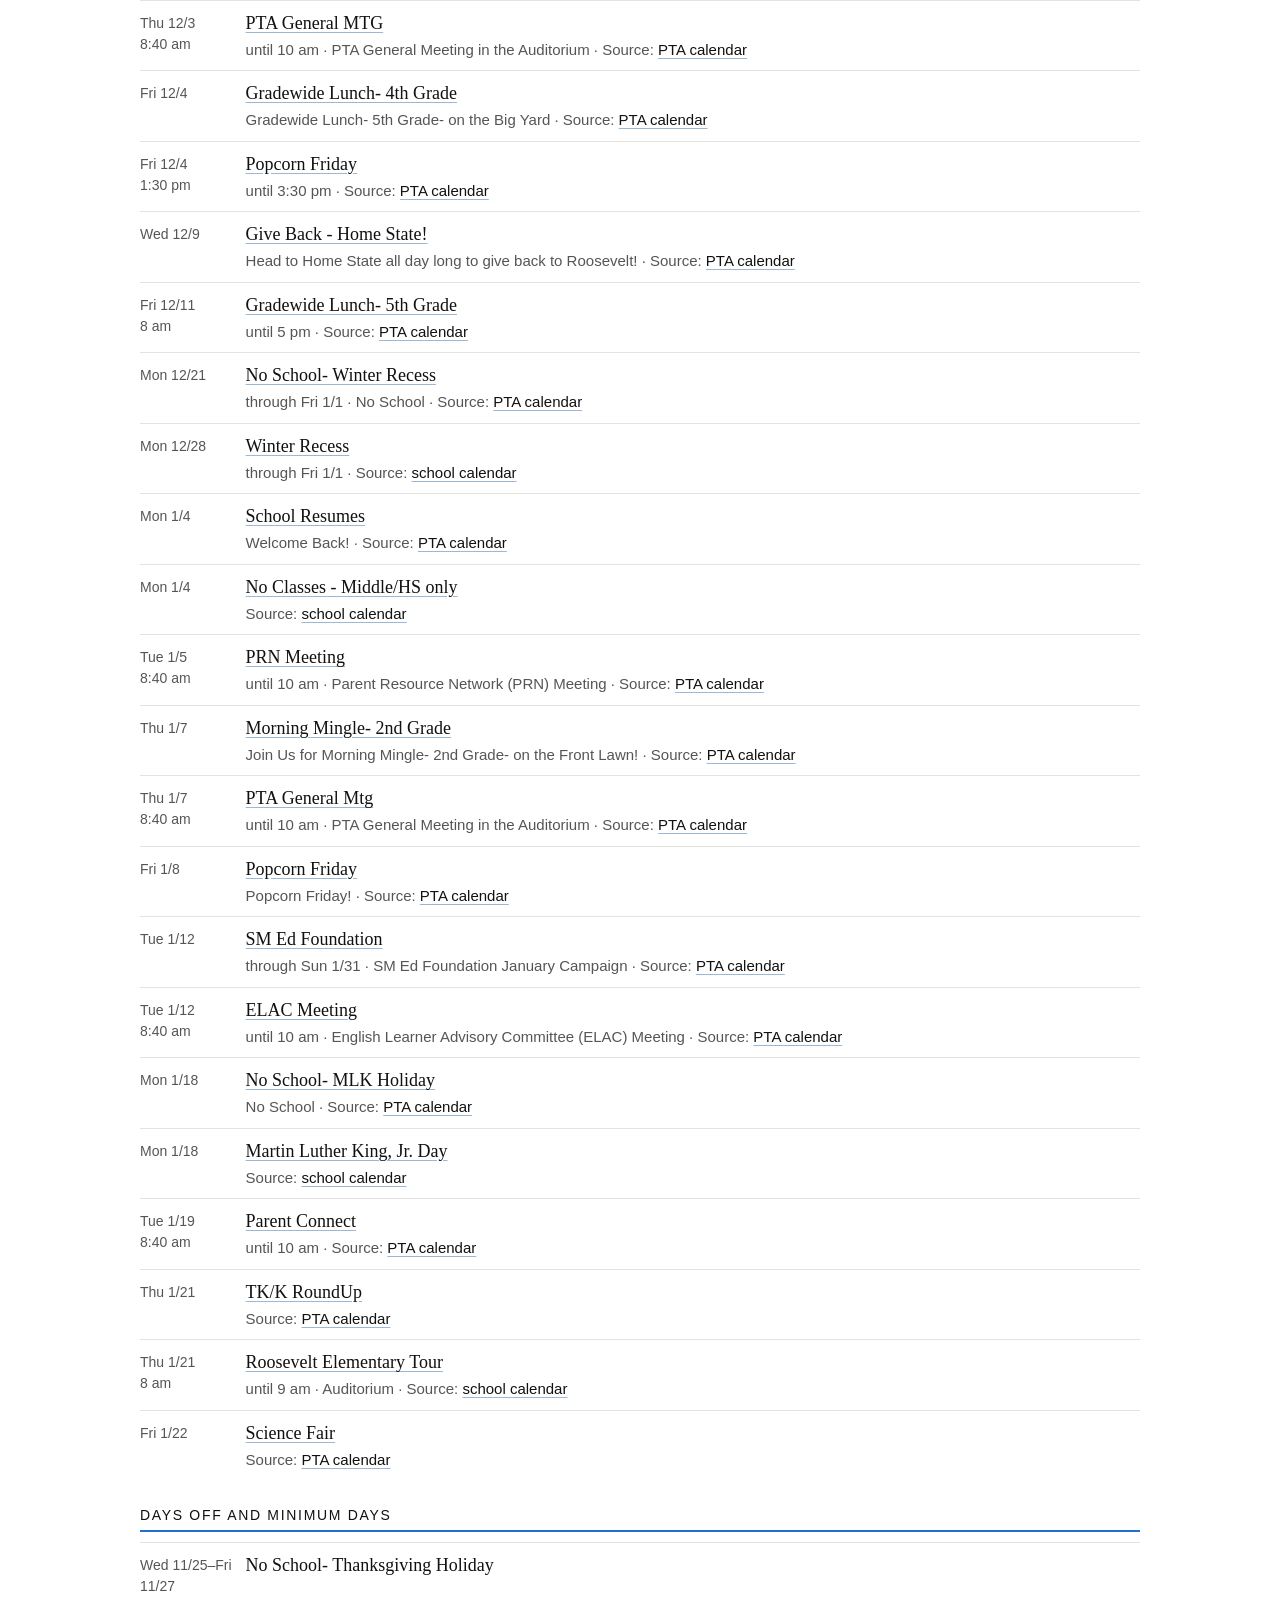
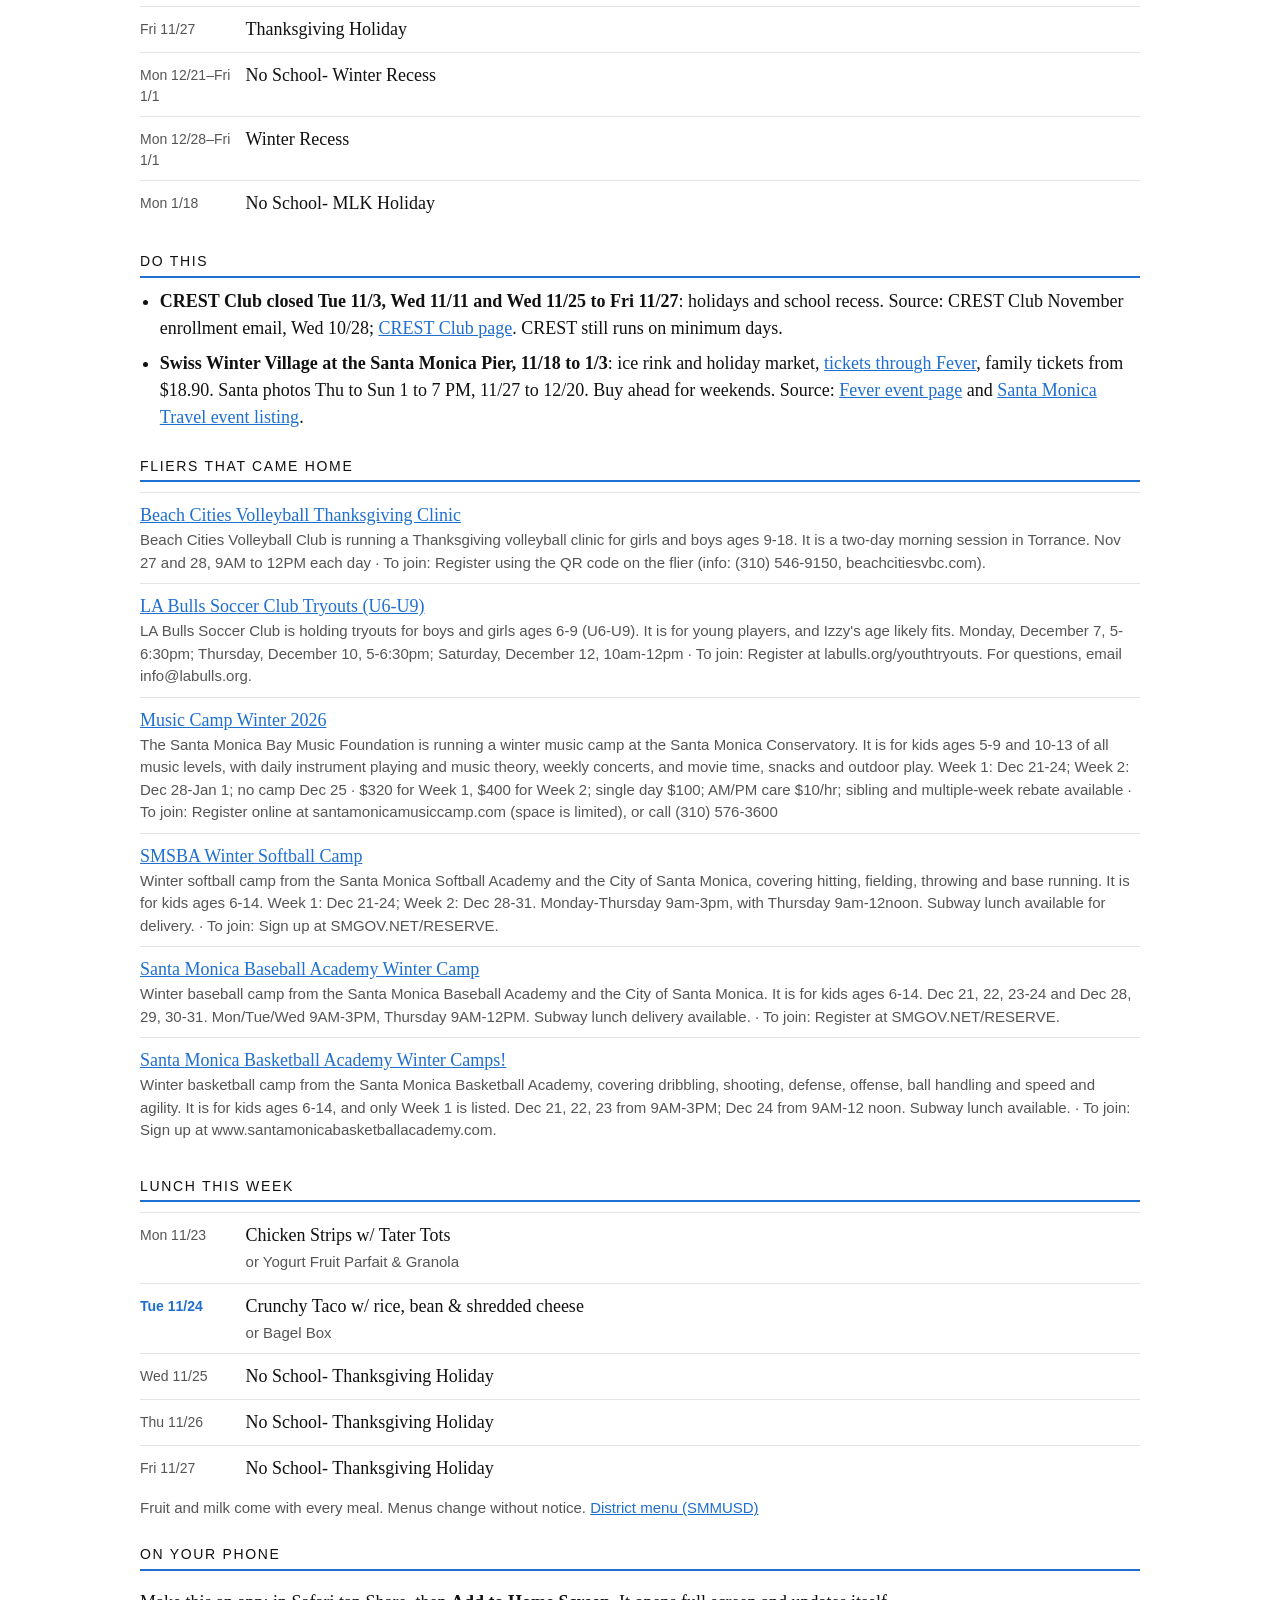
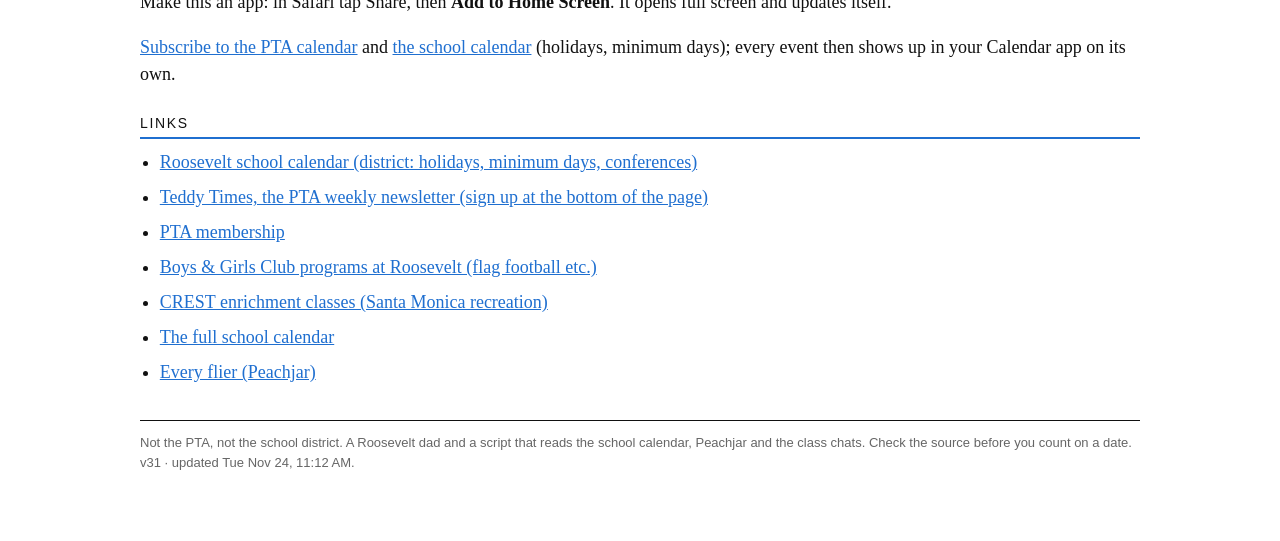
==== commit 7e3f2b24: "bears: 2026-11-24 11:12" ====
--- a/bears/index.html
+++ b/bears/index.html
@@ -36,11 +36,13 @@
 <script>(function(){var b=document.getElementById("bm-install");if(!b)return;var sa=window.navigator.standalone||matchMedia("(display-mode: standalone)").matches;try{if(sa||localStorage.getItem("bmInstallHide"))return}catch(e){if(sa)return}var ios=/iphone|ipad|ipod/i.test(navigator.userAgent);var dp=null;function hide(){b.hidden=true;try{localStorage.setItem("bmInstallHide","1")}catch(e){}}b.querySelector(".bm-x").onclick=hide;if(ios){b.hidden=false}window.addEventListener("beforeinstallprompt",function(e){e.preventDefault();dp=e;document.getElementById("bm-ios").hidden=true;document.getElementById("bm-and").hidden=false;b.hidden=false});document.getElementById("bm-add").onclick=function(){if(dp){dp.prompt();dp.userChoice.then(function(){hide()})}};window.addEventListener("appinstalled",hide)})();</script>
 
 <div class="top"><div class="mast"><img src="app/roosevelt-bear.png" alt="Roosevelt bear"><div><p class="kicker">Roosevelt Elementary · 3rd grade</p><h1>The <b>Bear</b> Minimum</h1><p class="dek">The bare minimum you need to know.</p><p class="watch">Monitoring every 30 minutes: <a href="https://rooseveltpta.org/calendar/" target="_blank" rel="noopener">PTA calendar</a> · <a href="https://roosevelt.smmusd.org/all-events" target="_blank" rel="noopener">School calendar</a> · <a href="https://app.peachjar.com/flyers/all/schools/56581" target="_blank" rel="noopener">Peachjar fliers</a> · <a href="https://rooseveltpta.org/author/ptacalendar/" target="_blank" rel="noopener">PTA posts</a> · <a href="https://padlet.com/brandyking/berger-king-combo-2026-27-s0235m573d7di6a8bkft" target="_blank" rel="noopener">BK class Padlet</a> · <a href="https://www.smmusd.org/departments/food-nutrition-services/elem-breakfast-lunch-menu" target="_blank" rel="noopener">Lunch menu</a></p></div><img class="cls" src="app/bkc.svg" alt="Berger-King Combo class logo"></div><div class="cal wk"><div class="calh">Nov 22 to Dec 5</div><div class="calg"><div class="dow">S</div><div class="dow">M</div><div class="dow">T</div><div class="dow">W</div><div class="dow">T</div><div class="dow">F</div><div class="dow">S</div><div class="dy past">22</div><div class="dy past">23</div><div class="dy today">24</div><div class="dy"><a href="#d-2026-11-25">25</a><i class="r"></i></div><div class="dy"><a href="#d-2026-11-25">26</a><i class="r"></i></div><div class="dy"><a href="#d-2026-11-25">27</a><i class="r"></i></div><div class="dy">28</div><div class="dy">29</div><div class="dy">30</div><div class="dy"><a href="#d-2026-12-01">1</a><i class="b"></i></div><div class="dy"><a href="#d-2026-12-01">2</a><i class="b"></i></div><div class="dy"><a href="#d-2026-12-01">3</a><i class="b"></i></div><div class="dy"><a href="#d-2026-12-01">4</a><i class="b"></i></div><div class="dy"><a href="#d-2026-12-01">5</a><i class="b"></i></div></div></div><details class="months" id="months"><summary>Full calendar</summary><div class="mgrid"><div class="cal"><div class="calh">November 2026</div><div class="calg"><div class="dow">S</div><div class="dow">M</div><div class="dow">T</div><div class="dow">W</div><div class="dow">T</div><div class="dow">F</div><div class="dow">S</div><div class="dy">1</div><div class="dy">2</div><div class="dy">3</div><div class="dy">4</div><div class="dy">5</div><div class="dy">6</div><div class="dy">7</div><div class="dy">8</div><div class="dy">9</div><div class="dy">10</div><div class="dy">11</div><div class="dy">12</div><div class="dy">13</div><div class="dy">14</div><div class="dy">15</div><div class="dy">16</div><div class="dy">17</div><div class="dy">18</div><div class="dy">19</div><div class="dy">20</div><div class="dy">21</div><div class="dy">22</div><div class="dy">23</div><div class="dy today">24</div><div class="dy"><a href="#d-2026-11-25">25</a><i class="r"></i></div><div class="dy"><a href="#d-2026-11-25">26</a><i class="r"></i></div><div class="dy"><a href="#d-2026-11-25">27</a><i class="r"></i></div><div class="dy">28</div><div class="dy">29</div><div class="dy">30</div></div></div><div class="cal"><div class="calh">December 2026</div><div class="calg"><div class="dow">S</div><div class="dow">M</div><div class="dow">T</div><div class="dow">W</div><div class="dow">T</div><div class="dow">F</div><div class="dow">S</div><div class="dy pad"></div><div class="dy pad"></div><div class="dy"><a href="#d-2026-12-01">1</a><i class="b"></i></div><div class="dy"><a href="#d-2026-12-01">2</a><i class="b"></i></div><div class="dy"><a href="#d-2026-12-01">3</a><i class="b"></i></div><div class="dy"><a href="#d-2026-12-01">4</a><i class="b"></i></div><div class="dy"><a href="#d-2026-12-01">5</a><i class="b"></i></div><div class="dy"><a href="#d-2026-12-01">6</a><i class="b"></i></div><div class="dy"><a href="#d-2026-12-01">7</a><i class="b"></i></div><div class="dy"><a href="#d-2026-12-01">8</a><i class="b"></i></div><div class="dy"><a href="#d-2026-12-01">9</a><i class="b"></i></div><div class="dy"><a href="#d-2026-12-01">10</a><i class="b"></i></div><div class="dy"><a href="#d-2026-12-01">11</a><i class="b"></i></div><div class="dy">12</div><div class="dy">13</div><div class="dy">14</div><div class="dy">15</div><div class="dy">16</div><div class="dy">17</div><div class="dy">18</div><div class="dy">19</div><div class="dy">20</div><div class="dy"><a href="#d-2026-12-21">21</a><i class="r"></i></div><div class="dy"><a href="#d-2026-12-21">22</a><i class="r"></i></div><div class="dy"><a href="#d-2026-12-21">23</a><i class="r"></i></div><div class="dy"><a href="#d-2026-12-21">24</a><i class="r"></i></div><div class="dy"><a href="#d-2026-12-21">25</a><i class="r"></i></div><div class="dy"><a href="#d-2026-12-21">26</a><i class="r"></i></div><div class="dy"><a href="#d-2026-12-21">27</a><i class="r"></i></div><div class="dy"><a href="#d-2026-12-21">28</a><i class="r"></i></div><div class="dy"><a href="#d-2026-12-21">29</a><i class="r"></i></div><div class="dy"><a href="#d-2026-12-21">30</a><i class="r"></i></div><div class="dy"><a href="#d-2026-12-21">31</a><i class="r"></i></div></div></div></div></details><script>try{var mq=matchMedia("(min-width:1000px)"),mo=document.getElementById("months");function wd(){if(mq.matches)mo.open=true}wd();(mq.addEventListener?mq.addEventListener("change",wd):mq.addListener(wd))}catch(e){}</script></div>
-<div class="wxc wx-cloudy" id="wxc"><div class="wxl"><div class="wxd">Tuesday, November 24</div><div class="wxt" id="wxt"></div></div><div class="wxr"><div class="wxi" id="wxi"><svg viewBox="0 0 64 64"><path d="M38 20a10 10 0 0 1 18 6 8 8 0 0 1-2 15" fill="none" stroke="#fff" stroke-width="4"/><path d="M14 52h26a10 10 0 0 0 0-20 13 13 0 0 0-25 3 9 9 0 0 0-1 17z" fill="#fff"/></svg></div><div class="wxn" id="wxn"></div></div><div class="wxs" id="wxs"></div></div>
+<div class="wxc wx-cloudy" id="wxc"><div class="wxl"><div class="wxd">Tuesday, November 24</div><div class="wxt" id="wxt">73°</div></div><div class="wxr"><div class="wxi" id="wxi"><svg viewBox="0 0 64 64"><path d="M38 20a10 10 0 0 1 18 6 8 8 0 0 1-2 15" fill="none" stroke="#fff" stroke-width="4"/><path d="M14 52h26a10 10 0 0 0 0-20 13 13 0 0 0-25 3 9 9 0 0 0-1 17z" fill="#fff"/></svg></div><div class="wxn" id="wxn">Cloudy</div></div><div class="wxs" id="wxs">H <b>73°</b><i></i>L <b>54°</b><br>Chance of rain <b>0%</b><i></i><b>0 in</b></div></div>
 <h2>Lunch today</h2><p class="lunch"><b>Crunchy Taco w/ rice, bean &amp; shredded cheese</b><span class="t">Or Bagel Box. Fruit and milk with every meal; free for every student.</span></p><p class="lnk"><a href="#lunch-week">This week&#39;s menu</a> · <a href="https://www.smmusd.org/departments/food-nutrition-services/elem-breakfast-lunch-menu" target="_blank" rel="noopener">District menu (SMMUSD)</a></p>
 <h2>BK update</h2><ul><li><b>Drop-off valet</b>: parent volunteers run the car line at the Lincoln and Upper 9th gates; <a href="https://www.signupgenius.com/go/9040C48AAA922AAFB6-65885217-20262027" target="_blank" rel="noopener">sign up by 10/30</a>. Class weeks: Wechselberger 3/15 to 3/19, King 4/5 to 4/9. Source: PTA email (news@rooseveltpta.org), Sat 10/17.</li><li><b>Homework</b>: folders go home Mon to Thu and come back daily; initial the assignment page every day. Math homework this month is writing to explain reasoning in full sentences; ask your kid why they picked a strategy, not just what they did. Two 3rd-grade math vocabulary glossaries are now on the class Padlet for homework help. Clever apps: Savvas SuccessMaker (math), Lexia (reading), Typing Club; kids work them alone. Source: class newsletter email, Sun 10/25.</li><li><b>BK Combo t-shirt on Wednesdays and every RevUp</b>: wear it for team spirit. Source: room reps&#x27; class welcome email, Wed 9/9.</li><li><b>Share a family tradition</b>: the class invites parents to bring a story, recipe or song (Día de los Muertos or any tradition); email the homeroom teacher to pick a time. Source: class newsletter email, Sun 10/25.</li><li><b>Class fund</b> (voluntary; pays for parties, teacher gifts, supplies): <a href="https://venmo.com/u/Kira-Mollis" target="_blank" rel="noopener">Venmo @Kira-Mollis</a>, memo &quot;BK Combo&quot; plus your student&#x27;s name. Source: room reps&#x27; class welcome email, Wed 9/9.</li><li><b>Class links</b>: <a href="https://chat.whatsapp.com/Gpr32M11hWV9U1TKsVVcvQ" target="_blank" rel="noopener">Berger-King WhatsApp</a> · <a href="https://chat.whatsapp.com/CXIDBZAPMNX3wpS2Sf7ZlG" target="_blank" rel="noopener">3rd Grade WhatsApp</a> Source: room reps&#x27; class welcome email, Wed 9/9.</li></ul>
 <h2>This week</h2>
 <div class="ev" id="d-2026-11-25"><div class="when">Wed 11/25</div><div class="what"><a href="https://rooseveltpta.org/event/no-school-thanksgiving-holiday/" target="_blank" rel="noopener">No School- Thanksgiving Holiday</a><div class="t">through Fri 11/27 · No School · Source: <a href="https://rooseveltpta.org/calendar/" target="_blank" rel="noopener">PTA calendar</a></div></div></div>
+<div class="ev" id="d-2026-11-26"><div class="when">Thu 11/26</div><div class="what"><a href="https://roosevelt.smmusd.org/all-events" target="_blank" rel="noopener">Thanksgiving Day</a><div class="t">Source: <a href="https://roosevelt.smmusd.org/all-events" target="_blank" rel="noopener">school calendar</a></div></div></div>
+<div class="ev" id="d-2026-11-27"><div class="when">Fri 11/27</div><div class="what"><a href="https://roosevelt.smmusd.org/all-events" target="_blank" rel="noopener">Thanksgiving Holiday</a><div class="t">Source: <a href="https://roosevelt.smmusd.org/all-events" target="_blank" rel="noopener">school calendar</a></div></div></div>
 <div class="ev" id="d-2026-12-01"><div class="when">Tue 12/1</div><div class="what"><a href="https://rooseveltpta.org/event/sm-ed-foundation-giving-tuesday/" target="_blank" rel="noopener">SM Ed Foundation- Giving Tuesday</a><div class="t">Source: <a href="https://rooseveltpta.org/calendar/" target="_blank" rel="noopener">PTA calendar</a></div></div></div>
 <div class="ev"><div class="when">Tue 12/1</div><div class="what"><a href="https://rooseveltpta.org/event/toy-drive/" target="_blank" rel="noopener">Toy Drive</a><div class="t">through Fri 12/11 · Source: <a href="https://rooseveltpta.org/calendar/" target="_blank" rel="noopener">PTA calendar</a></div></div></div>
 <div class="ev"><div class="when">Tue 12/1<br>8:40 am</div><div class="what"><a href="https://rooseveltpta.org/event/prn-meeting-3/" target="_blank" rel="noopener">PRN Meeting</a><div class="t">until 10 am · Parent Resource Network(PRN) Meeting · Source: <a href="https://rooseveltpta.org/calendar/" target="_blank" rel="noopener">PTA calendar</a></div></div></div>
@@ -52,7 +54,9 @@
 <div class="ev" id="d-2026-12-09"><div class="when">Wed 12/9</div><div class="what"><a href="https://rooseveltpta.org/event/give-back-home-state/" target="_blank" rel="noopener">Give Back - Home State!</a><div class="t">Head to Home State all day long to give back to Roosevelt! · Source: <a href="https://rooseveltpta.org/calendar/" target="_blank" rel="noopener">PTA calendar</a></div></div></div>
 <div class="ev" id="d-2026-12-11"><div class="when">Fri 12/11<br>8 am</div><div class="what"><a href="https://rooseveltpta.org/event/gradewide-lunch-5th-grade-3/" target="_blank" rel="noopener">Gradewide Lunch- 5th Grade</a><div class="t">until 5 pm · Source: <a href="https://rooseveltpta.org/calendar/" target="_blank" rel="noopener">PTA calendar</a></div></div></div>
 <div class="ev" id="d-2026-12-21"><div class="when">Mon 12/21</div><div class="what"><a href="https://rooseveltpta.org/event/no-school-winter-recess/" target="_blank" rel="noopener">No School- Winter Recess</a><div class="t">through Fri 1/1 · No School · Source: <a href="https://rooseveltpta.org/calendar/" target="_blank" rel="noopener">PTA calendar</a></div></div></div>
+<div class="ev" id="d-2026-12-28"><div class="when">Mon 12/28</div><div class="what"><a href="https://roosevelt.smmusd.org/all-events" target="_blank" rel="noopener">Winter Recess</a><div class="t">through Fri 1/1 · Source: <a href="https://roosevelt.smmusd.org/all-events" target="_blank" rel="noopener">school calendar</a></div></div></div>
 <div class="ev" id="d-2027-01-04"><div class="when">Mon 1/4</div><div class="what"><a href="https://rooseveltpta.org/event/school-resumes-3/" target="_blank" rel="noopener">School Resumes</a><div class="t">Welcome Back! · Source: <a href="https://rooseveltpta.org/calendar/" target="_blank" rel="noopener">PTA calendar</a></div></div></div>
+<div class="ev"><div class="when">Mon 1/4</div><div class="what"><a href="https://roosevelt.smmusd.org/all-events" target="_blank" rel="noopener">No Classes - Middle/HS only</a><div class="t">Source: <a href="https://roosevelt.smmusd.org/all-events" target="_blank" rel="noopener">school calendar</a></div></div></div>
 <div class="ev" id="d-2027-01-05"><div class="when">Tue 1/5<br>8:40 am</div><div class="what"><a href="https://rooseveltpta.org/event/prn-meeting-4/" target="_blank" rel="noopener">PRN Meeting</a><div class="t">until 10 am · Parent Resource Network (PRN) Meeting · Source: <a href="https://rooseveltpta.org/calendar/" target="_blank" rel="noopener">PTA calendar</a></div></div></div>
 <div class="ev" id="d-2027-01-07"><div class="when">Thu 1/7</div><div class="what"><a href="https://rooseveltpta.org/event/morning-mingle-2nd-grade-2/" target="_blank" rel="noopener">Morning Mingle- 2nd Grade</a><div class="t">Join Us for Morning Mingle- 2nd Grade- on the Front Lawn! · Source: <a href="https://rooseveltpta.org/calendar/" target="_blank" rel="noopener">PTA calendar</a></div></div></div>
 <div class="ev"><div class="when">Thu 1/7<br>8:40 am</div><div class="what"><a href="https://rooseveltpta.org/event/pta-general-mtg-15/" target="_blank" rel="noopener">PTA General Mtg</a><div class="t">until 10 am · PTA General Meeting in the Auditorium · Source: <a href="https://rooseveltpta.org/calendar/" target="_blank" rel="noopener">PTA calendar</a></div></div></div>
@@ -60,14 +64,16 @@
 <div class="ev" id="d-2027-01-12"><div class="when">Tue 1/12</div><div class="what"><a href="https://rooseveltpta.org/event/sm-ed-foundation/" target="_blank" rel="noopener">SM Ed Foundation</a><div class="t">through Sun 1/31 · SM Ed Foundation January Campaign · Source: <a href="https://rooseveltpta.org/calendar/" target="_blank" rel="noopener">PTA calendar</a></div></div></div>
 <div class="ev"><div class="when">Tue 1/12<br>8:40 am</div><div class="what"><a href="https://rooseveltpta.org/event/elac-meeting-9/" target="_blank" rel="noopener">ELAC Meeting</a><div class="t">until 10 am · English Learner Advisory Committee (ELAC) Meeting · Source: <a href="https://rooseveltpta.org/calendar/" target="_blank" rel="noopener">PTA calendar</a></div></div></div>
 <div class="ev" id="d-2027-01-18"><div class="when">Mon 1/18</div><div class="what"><a href="https://rooseveltpta.org/event/no-school-mlk-holiday/" target="_blank" rel="noopener">No School- MLK Holiday</a><div class="t">No School · Source: <a href="https://rooseveltpta.org/calendar/" target="_blank" rel="noopener">PTA calendar</a></div></div></div>
+<div class="ev"><div class="when">Mon 1/18</div><div class="what"><a href="https://roosevelt.smmusd.org/all-events" target="_blank" rel="noopener">Martin Luther King, Jr. Day</a><div class="t">Source: <a href="https://roosevelt.smmusd.org/all-events" target="_blank" rel="noopener">school calendar</a></div></div></div>
 <div class="ev" id="d-2027-01-19"><div class="when">Tue 1/19<br>8:40 am</div><div class="what"><a href="https://rooseveltpta.org/event/parent-connect-3/" target="_blank" rel="noopener">Parent Connect</a><div class="t">until 10 am · Source: <a href="https://rooseveltpta.org/calendar/" target="_blank" rel="noopener">PTA calendar</a></div></div></div>
 <div class="ev" id="d-2027-01-21"><div class="when">Thu 1/21</div><div class="what"><a href="https://rooseveltpta.org/event/tk-k-roundup/" target="_blank" rel="noopener">TK/K RoundUp</a><div class="t">Source: <a href="https://rooseveltpta.org/calendar/" target="_blank" rel="noopener">PTA calendar</a></div></div></div>
+<div class="ev"><div class="when">Thu 1/21<br>8 am</div><div class="what"><a href="https://roosevelt.smmusd.org/all-events" target="_blank" rel="noopener">Roosevelt Elementary Tour</a><div class="t">until 9 am · Auditorium · Source: <a href="https://roosevelt.smmusd.org/all-events" target="_blank" rel="noopener">school calendar</a></div></div></div>
 <div class="ev" id="d-2027-01-22"><div class="when">Fri 1/22</div><div class="what"><a href="https://rooseveltpta.org/event/science-fair-4/" target="_blank" rel="noopener">Science Fair</a><div class="t">Source: <a href="https://rooseveltpta.org/calendar/" target="_blank" rel="noopener">PTA calendar</a></div></div></div>
 <h2>Days off and minimum days</h2>
 <div class="ev"><div class="when">Wed 11/25–Fri 11/27</div><div class="what">No School- Thanksgiving Holiday</div></div>
-<div class="ev" id="d-2026-11-27"><div class="when">Fri 11/27</div><div class="what">Thanksgiving Holiday</div></div>
+<div class="ev"><div class="when">Fri 11/27</div><div class="what">Thanksgiving Holiday</div></div>
 <div class="ev"><div class="when">Mon 12/21–Fri 1/1</div><div class="what">No School- Winter Recess</div></div>
-<div class="ev" id="d-2026-12-28"><div class="when">Mon 12/28–Fri 1/1</div><div class="what">Winter Recess</div></div>
+<div class="ev"><div class="when">Mon 12/28–Fri 1/1</div><div class="what">Winter Recess</div></div>
 <div class="ev"><div class="when">Mon 1/18</div><div class="what">No School- MLK Holiday</div></div>
 <h2>Do this</h2><ul><li><b>CREST Club closed Tue 11/3, Wed 11/11 and Wed 11/25 to Fri 11/27</b>: holidays and school recess. Source: CREST Club November enrollment email, Wed 10/28; <a href="https://santamonica.gov/process-explainers/how-to-register-for-crest-club" target="_blank" rel="noopener">CREST Club page</a>. CREST still runs on minimum days.</li><li><b>Swiss Winter Village at the Santa Monica Pier, 11/18 to 1/3</b>: ice rink and holiday market, <a href="https://feverup.com/m/713749" target="_blank" rel="noopener">tickets through Fever</a>, family tickets from $18.90. Santa photos Thu to Sun 1 to 7 PM, 11/27 to 12/20. Buy ahead for weekends. Source: <a href="https://feverup.com/m/713749" target="_blank" rel="noopener">Fever event page</a> and <a href="https://www.santamonica.com/event/swiss-winter-village-at-the-santa-monica-pier/" target="_blank" rel="noopener">Santa Monica Travel event listing</a>.</li></ul>
 <h2>Fliers that came home</h2>
@@ -86,5 +92,5 @@
 <p class="t lnk">Fruit and milk come with every meal. Menus change without notice. <a href="https://www.smmusd.org/departments/food-nutrition-services/elem-breakfast-lunch-menu" target="_blank" rel="noopener">District menu (SMMUSD)</a></p>
 <h2>On your phone</h2><p>Make this an app: in Safari tap Share, then <b>Add to Home Screen</b>. It opens full screen and updates itself.</p><p><a href="webcal://rooseveltpta.org/?post_type=tribe_events&amp;ical=1&amp;eventDisplay=list" target="_blank" rel="noopener">Subscribe to the PTA calendar</a> and <a href="webcal://roosevelt.smmusd.org/fs/calendar-manager/events.ics?calendar_ids=17" target="_blank" rel="noopener">the school calendar</a> (holidays, minimum days); every event then shows up in your Calendar app on its own.</p>
 <h2>Links</h2><ul><li><a href="https://roosevelt.smmusd.org/all-events" target="_blank" rel="noopener">Roosevelt school calendar (district: holidays, minimum days, conferences)</a></li><li><a href="https://rooseveltpta.org/" target="_blank" rel="noopener">Teddy Times, the PTA weekly newsletter (sign up at the bottom of the page)</a></li><li><a href="https://rooseveltpta.org/product/membership/" target="_blank" rel="noopener">PTA membership</a></li><li><a href="https://bgcsantamonica.my.site.com/V3/s/login-home" target="_blank" rel="noopener">Boys &amp; Girls Club programs at Roosevelt (flag football etc.)</a></li><li><a href="https://anc.apm.activecommunities.com/santamonicarecreation/activity/search?onlineSiteId=0&amp;activity_select_param=2&amp;center_ids=20&amp;viewMode=list" target="_blank" rel="noopener">CREST enrichment classes (Santa Monica recreation)</a></li><li><a href="https://rooseveltpta.org/calendar/" target="_blank" rel="noopener">The full school calendar</a></li><li><a href="https://app.peachjar.com/flyers/all/schools/56581" target="_blank" rel="noopener">Every flier (Peachjar)</a></li></ul>
-<p class="foot">Not the PTA, not the school district. A Roosevelt dad and a script that reads the school calendar, Peachjar and the class chats. Check the source before you count on a date. v31 · updated Tue Nov 24, 10:42 AM.</p>
+<p class="foot">Not the PTA, not the school district. A Roosevelt dad and a script that reads the school calendar, Peachjar and the class chats. Check the source before you count on a date. v31 · updated Tue Nov 24, 11:12 AM.</p>
 <script>(function(){var K={"0": "sun", "1": "sun", "2": "pcloud", "3": "cloudy", "45": "fog", "48": "fog", "51": "rain", "53": "rain", "55": "rain", "61": "rain", "63": "rain", "65": "rain", "80": "rain", "81": "rain", "82": "rain", "95": "storm", "96": "storm", "99": "storm"},S={"sun": "<svg viewBox=\"0 0 64 64\"><circle cx=\"32\" cy=\"32\" r=\"12\" fill=\"#fff\"/><g stroke=\"#fff\" stroke-width=\"4\" stroke-linecap=\"round\"><path d=\"M32 6v8M32 50v8M6 32h8M50 32h8M13.6 13.6l5.7 5.7M44.7 44.7l5.7 5.7M13.6 50.4l5.7-5.7M44.7 19.3l5.7-5.7\"/></g></svg>", "night": "<svg viewBox=\"0 0 64 64\"><path d=\"M40 10a22 22 0 1 0 14 34A18 18 0 0 1 40 10z\" fill=\"#fff\"/></svg>", "pcloud": "<svg viewBox=\"0 0 64 64\"><circle cx=\"24\" cy=\"22\" r=\"9\" fill=\"#ffd54a\"/><path d=\"M20 50h28a10 10 0 0 0 0-20 14 14 0 0 0-27 3 9 9 0 0 0-1 17z\" fill=\"#fff\"/></svg>", "cloudy": "<svg viewBox=\"0 0 64 64\"><path d=\"M38 20a10 10 0 0 1 18 6 8 8 0 0 1-2 15\" fill=\"none\" stroke=\"#fff\" stroke-width=\"4\"/><path d=\"M14 52h26a10 10 0 0 0 0-20 13 13 0 0 0-25 3 9 9 0 0 0-1 17z\" fill=\"#fff\"/></svg>", "fog": "<svg viewBox=\"0 0 64 64\"><g stroke=\"#fff\" stroke-width=\"4\" stroke-linecap=\"round\"><path d=\"M10 22h44M6 32h52M12 42h40M18 52h28\"/></g></svg>", "rain": "<svg viewBox=\"0 0 64 64\"><path d=\"M16 38h28a10 10 0 0 0 0-20 13 13 0 0 0-25 3 9 9 0 0 0-3 17z\" fill=\"#fff\"/><g stroke=\"#9fd3ff\" stroke-width=\"4\" stroke-linecap=\"round\"><path d=\"M22 46l-3 8M32 46l-3 8M42 46l-3 8\"/></g></svg>", "storm": "<svg viewBox=\"0 0 64 64\"><path d=\"M16 36h28a10 10 0 0 0 0-20 13 13 0 0 0-25 3 9 9 0 0 0-3 17z\" fill=\"#fff\"/><path d=\"M33 38l-8 12h7l-3 10 11-15h-7l4-7z\" fill=\"#ffd54a\"/></svg>"},N={"0": "Sunny", "1": "Mostly sunny", "2": "Partly cloudy", "3": "Cloudy", "45": "Fog", "48": "Fog", "51": "Drizzle", "53": "Drizzle", "55": "Drizzle", "61": "Light rain", "63": "Rain", "65": "Heavy rain", "80": "Showers", "81": "Showers", "82": "Heavy showers", "95": "Thunderstorms"};fetch("https://api.open-meteo.com/v1/forecast?latitude=34.0195&longitude=-118.4912&current=temperature_2m,apparent_temperature,weather_code,is_day&daily=weather_code,temperature_2m_max,temperature_2m_min,precipitation_probability_max,precipitation_sum,sunrise,sunset&temperature_unit=fahrenheit&precipitation_unit=inch&timezone=America/Los_Angeles&forecast_days=1").then(function(r){return r.json()}).then(function(d){var c=d.current,y=d.daily,k=K[c.weather_code]||'cloudy';if(k==='sun'&&!c.is_day)k='night';var e=document.getElementById('wxc');if(!e)return;var t=Date.now(),sr=Date.parse(y.sunrise[0]),ss=Date.parse(y.sunset[0]),m=45*60000,x='';if(Math.abs(t-sr)<m||Math.abs(t-ss)<m)x=' wx-dusk';else if(!c.is_day&&k!=='night')x=' wx-n';e.className='wxc wx-'+k+x;document.getElementById('wxt').textContent=Math.round(c.temperature_2m)+'°';document.getElementById('wxi').innerHTML=S[k];document.getElementById('wxn').textContent=N[c.weather_code]||'';document.getElementById('wxs').innerHTML='Feels like <b>'+Math.round(c.apparent_temperature)+'°</b><i></i>H <b>'+Math.round(y.temperature_2m_max[0])+'°</b><i></i>L <b>'+Math.round(y.temperature_2m_min[0])+'°</b><br>Chance of rain <b>'+(y.precipitation_probability_max[0]||0)+'%</b><i></i><b>'+(+(y.precipitation_sum[0]||0).toFixed(2))+' in</b>'}).catch(function(){})})();</script></main></body></html>
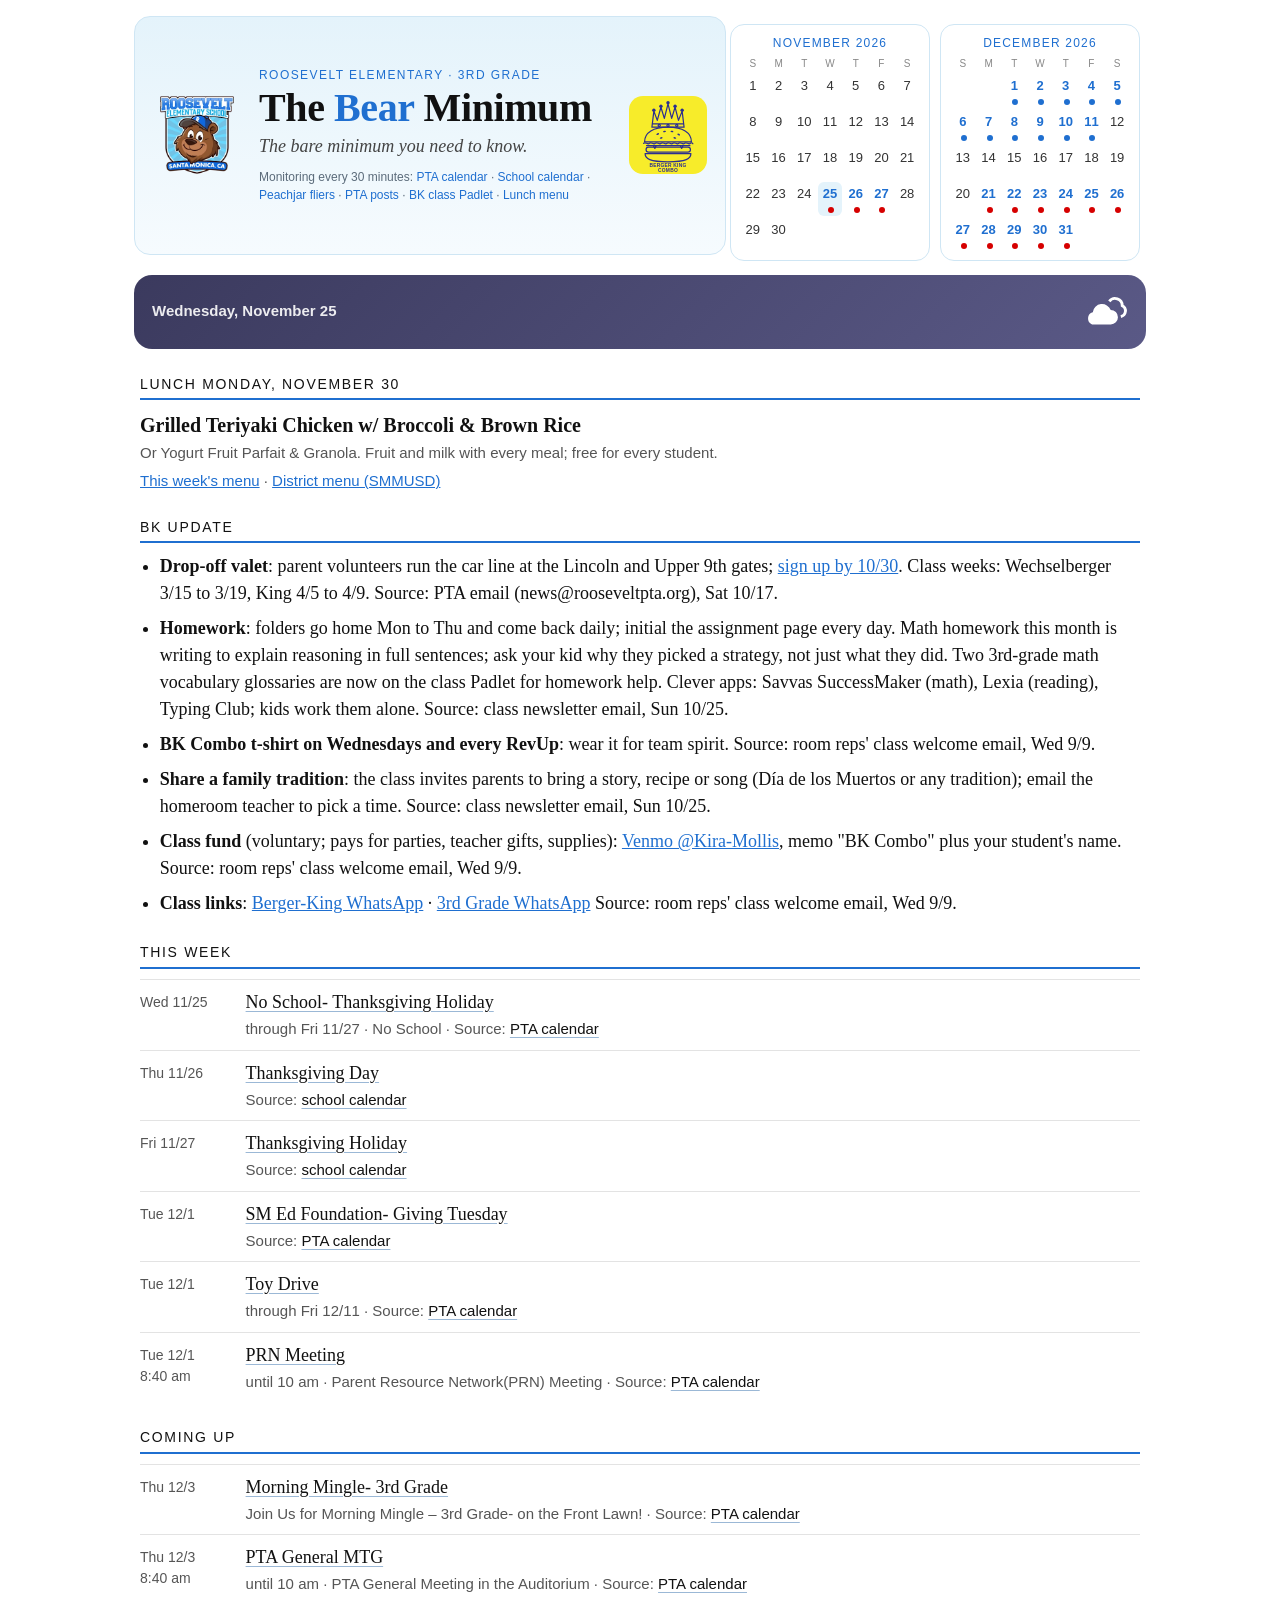
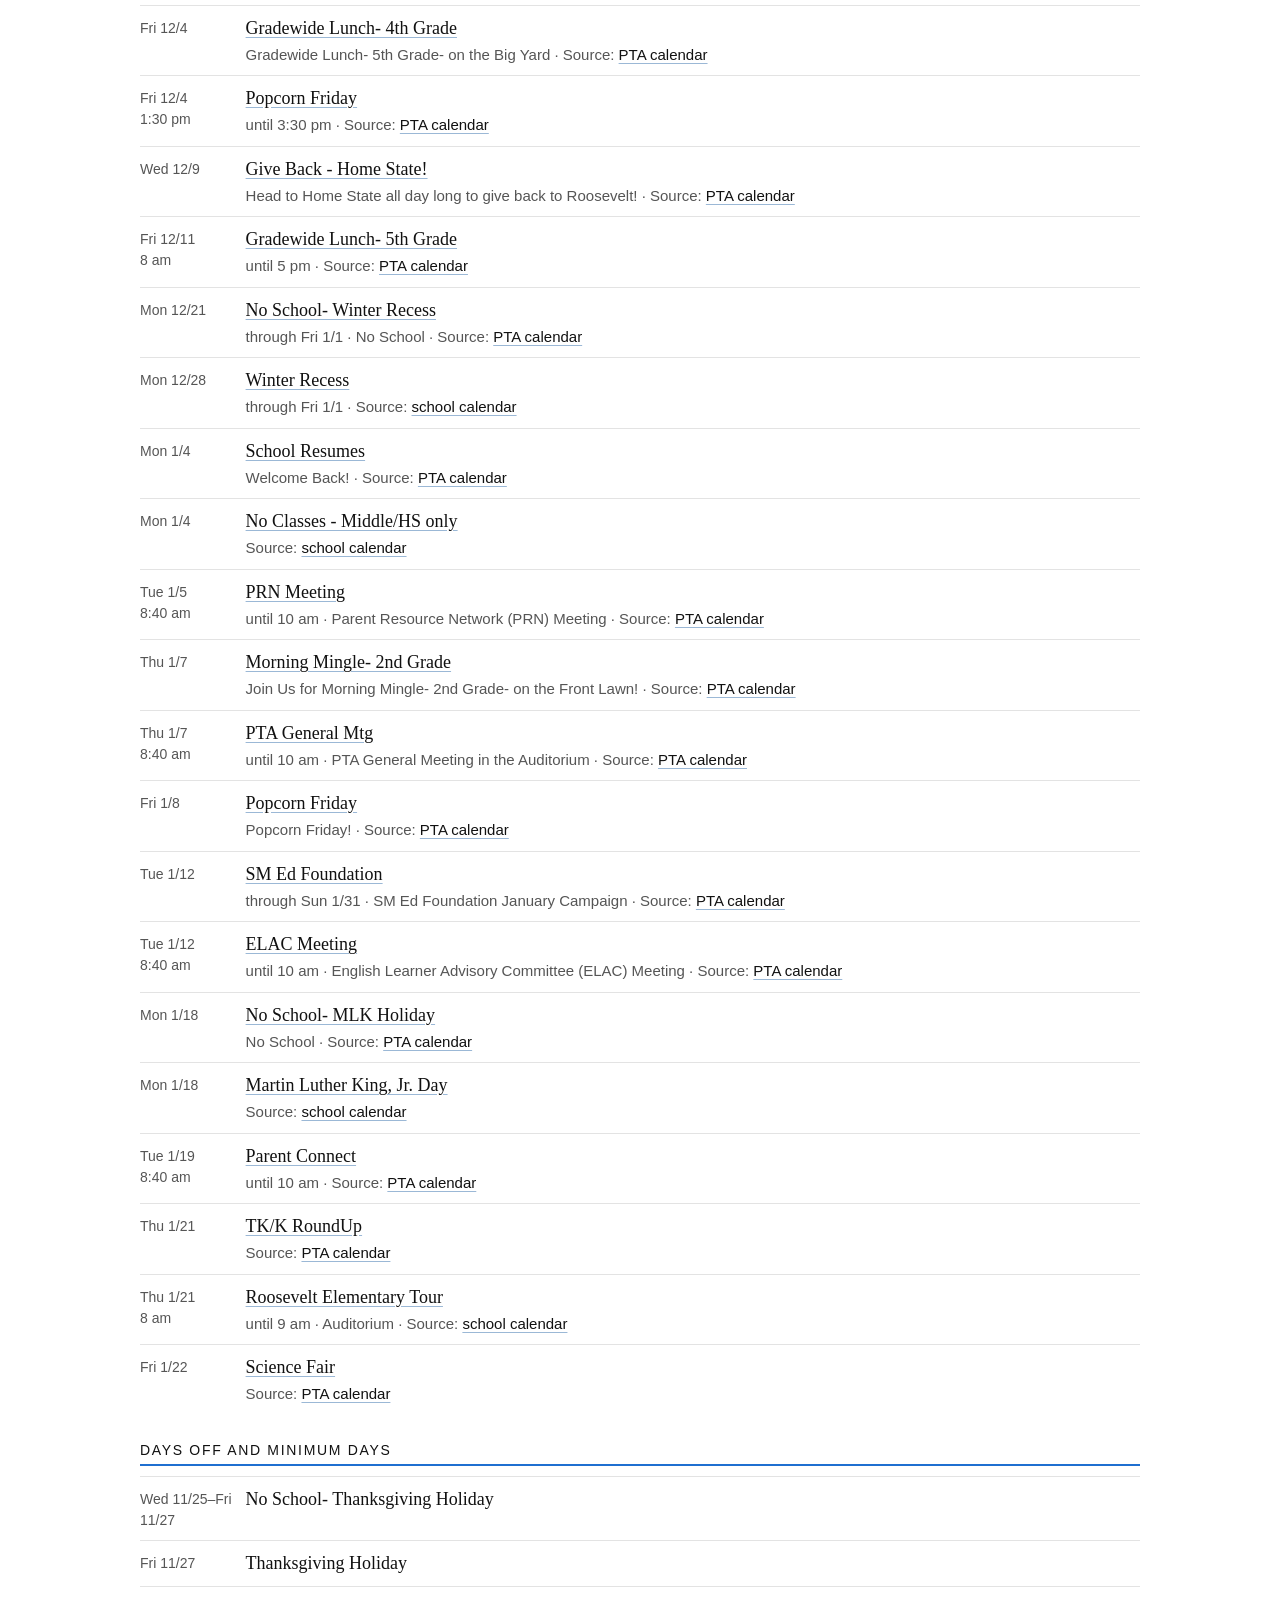
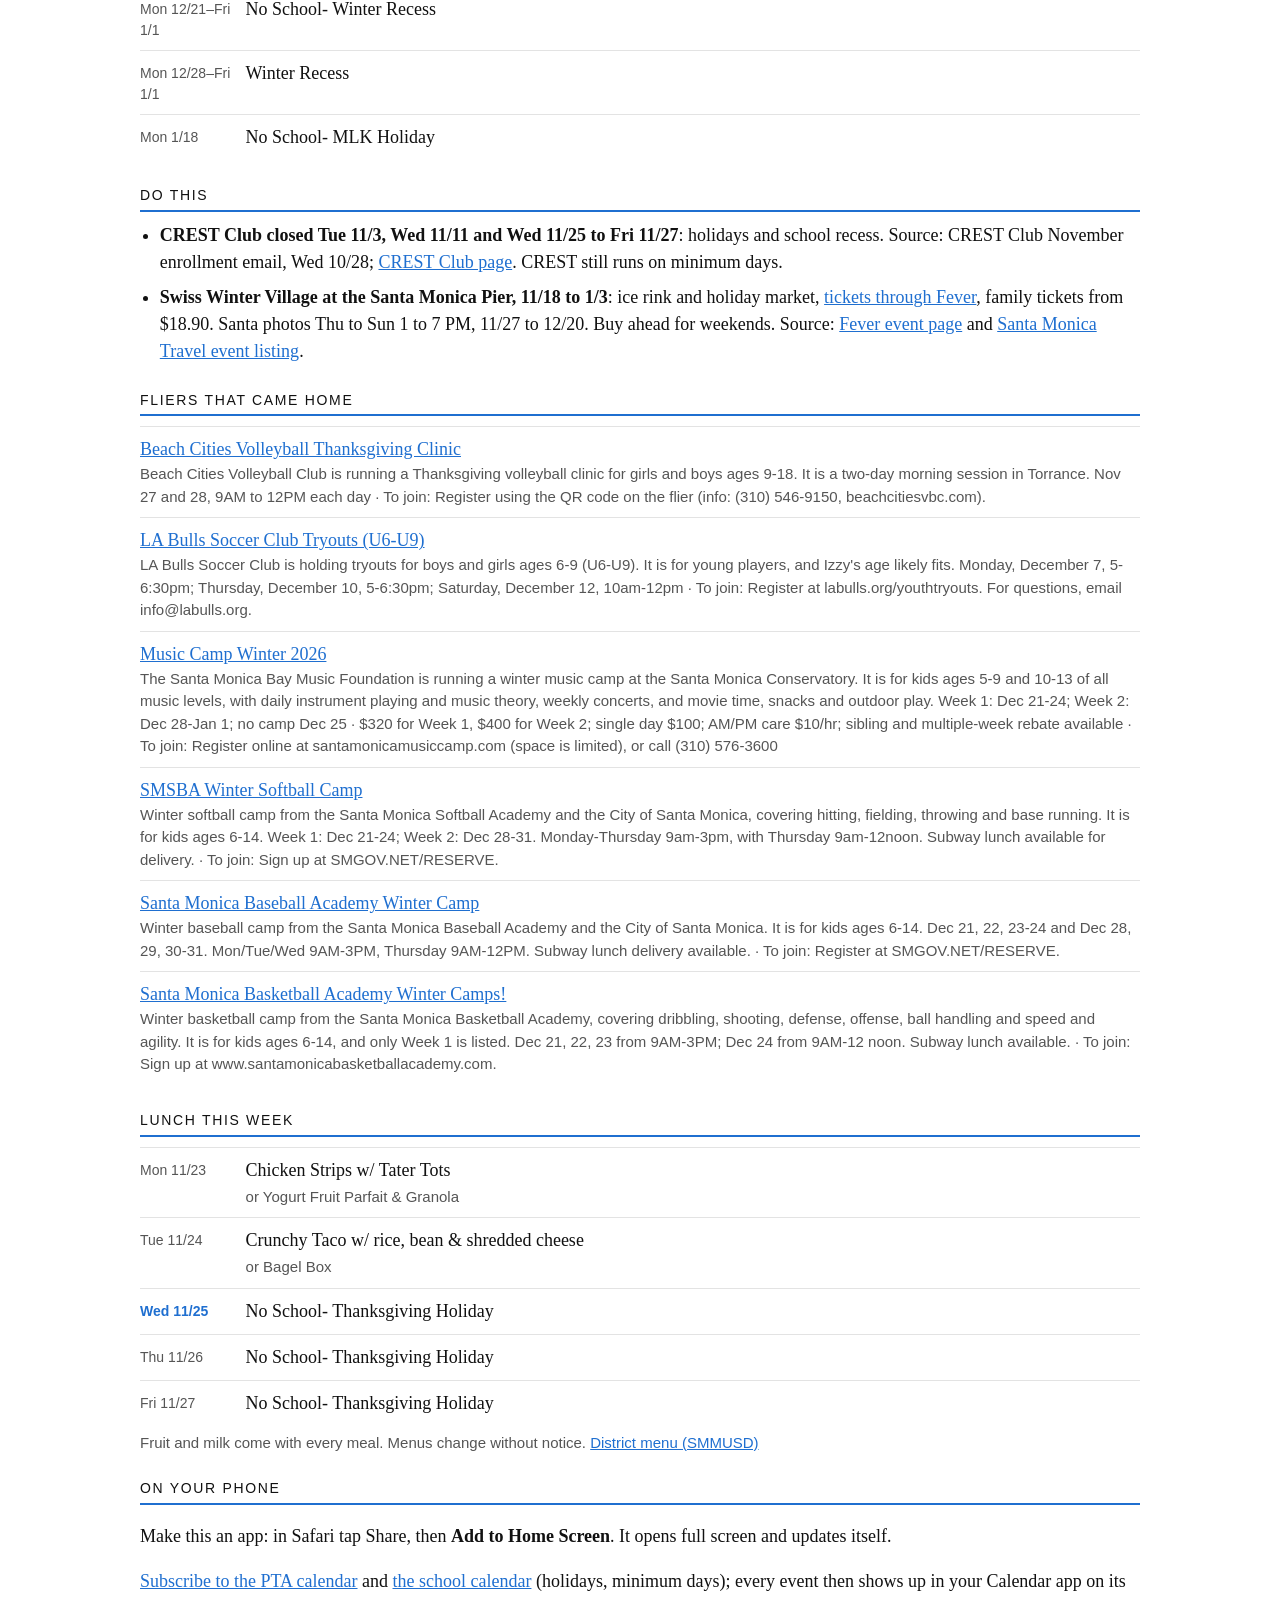
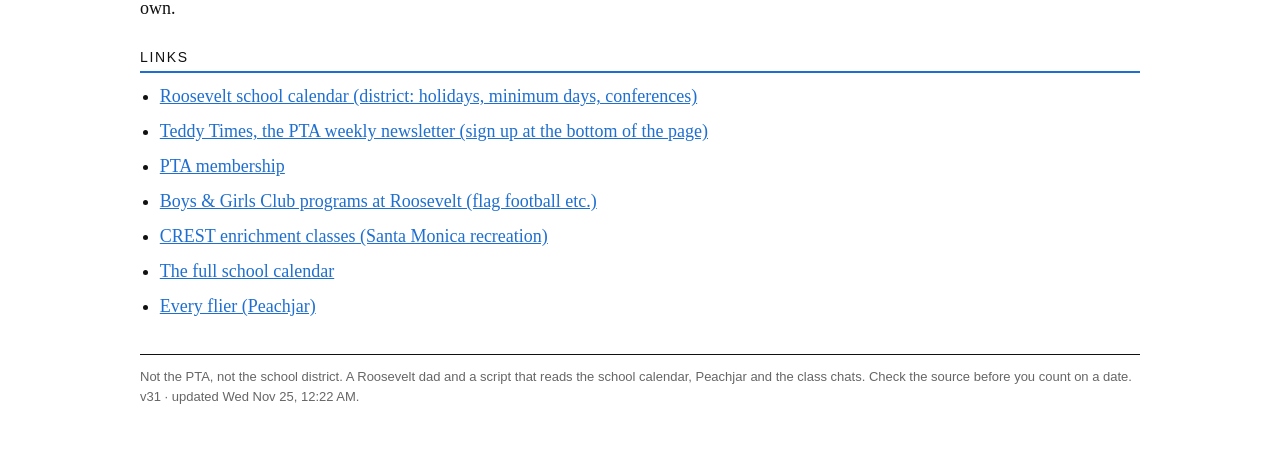
==== commit db5fed06: "bears: 2026-11-25 00:22" ====
--- a/bears/index.html
+++ b/bears/index.html
@@ -35,9 +35,9 @@
 </style></head><body><main><div id="bm-install" class="bm-install" hidden><button class="bm-x" aria-label="Close">&times;</button><img src="app/icon-180.png" alt="" width="40" height="40"><div><b>Make it an app</b><span id="bm-ios">Tap <svg viewBox="0 0 24 24" width="16" height="16" aria-label="Share" style="vertical-align:-3px"><path fill="none" stroke="currentColor" stroke-width="2" d="M12 3v12M7 8l5-5 5 5M5 12v8h14v-8"/></svg> Share below, then <b>Add to Home Screen</b>.</span><span id="bm-and" hidden><button id="bm-add" class="bm-add">Install app</button></span></div></div>
 <script>(function(){var b=document.getElementById("bm-install");if(!b)return;var sa=window.navigator.standalone||matchMedia("(display-mode: standalone)").matches;try{if(sa||localStorage.getItem("bmInstallHide"))return}catch(e){if(sa)return}var ios=/iphone|ipad|ipod/i.test(navigator.userAgent);var dp=null;function hide(){b.hidden=true;try{localStorage.setItem("bmInstallHide","1")}catch(e){}}b.querySelector(".bm-x").onclick=hide;if(ios){b.hidden=false}window.addEventListener("beforeinstallprompt",function(e){e.preventDefault();dp=e;document.getElementById("bm-ios").hidden=true;document.getElementById("bm-and").hidden=false;b.hidden=false});document.getElementById("bm-add").onclick=function(){if(dp){dp.prompt();dp.userChoice.then(function(){hide()})}};window.addEventListener("appinstalled",hide)})();</script>
 
-<div class="top"><div class="mast"><img src="app/roosevelt-bear.png" alt="Roosevelt bear"><div><p class="kicker">Roosevelt Elementary · 3rd grade</p><h1>The <b>Bear</b> Minimum</h1><p class="dek">The bare minimum you need to know.</p><p class="watch">Monitoring every 30 minutes: <a href="https://rooseveltpta.org/calendar/" target="_blank" rel="noopener">PTA calendar</a> · <a href="https://roosevelt.smmusd.org/all-events" target="_blank" rel="noopener">School calendar</a> · <a href="https://app.peachjar.com/flyers/all/schools/56581" target="_blank" rel="noopener">Peachjar fliers</a> · <a href="https://rooseveltpta.org/author/ptacalendar/" target="_blank" rel="noopener">PTA posts</a> · <a href="https://padlet.com/brandyking/berger-king-combo-2026-27-s0235m573d7di6a8bkft" target="_blank" rel="noopener">BK class Padlet</a> · <a href="https://www.smmusd.org/departments/food-nutrition-services/elem-breakfast-lunch-menu" target="_blank" rel="noopener">Lunch menu</a></p></div><img class="cls" src="app/bkc.svg" alt="Berger-King Combo class logo"></div><div class="cal wk"><div class="calh">Nov 22 to Dec 5</div><div class="calg"><div class="dow">S</div><div class="dow">M</div><div class="dow">T</div><div class="dow">W</div><div class="dow">T</div><div class="dow">F</div><div class="dow">S</div><div class="dy past">22</div><div class="dy past">23</div><div class="dy today">24</div><div class="dy"><a href="#d-2026-11-25">25</a><i class="r"></i></div><div class="dy"><a href="#d-2026-11-25">26</a><i class="r"></i></div><div class="dy"><a href="#d-2026-11-25">27</a><i class="r"></i></div><div class="dy">28</div><div class="dy">29</div><div class="dy">30</div><div class="dy"><a href="#d-2026-12-01">1</a><i class="b"></i></div><div class="dy"><a href="#d-2026-12-01">2</a><i class="b"></i></div><div class="dy"><a href="#d-2026-12-01">3</a><i class="b"></i></div><div class="dy"><a href="#d-2026-12-01">4</a><i class="b"></i></div><div class="dy"><a href="#d-2026-12-01">5</a><i class="b"></i></div></div></div><details class="months" id="months"><summary>Full calendar</summary><div class="mgrid"><div class="cal"><div class="calh">November 2026</div><div class="calg"><div class="dow">S</div><div class="dow">M</div><div class="dow">T</div><div class="dow">W</div><div class="dow">T</div><div class="dow">F</div><div class="dow">S</div><div class="dy">1</div><div class="dy">2</div><div class="dy">3</div><div class="dy">4</div><div class="dy">5</div><div class="dy">6</div><div class="dy">7</div><div class="dy">8</div><div class="dy">9</div><div class="dy">10</div><div class="dy">11</div><div class="dy">12</div><div class="dy">13</div><div class="dy">14</div><div class="dy">15</div><div class="dy">16</div><div class="dy">17</div><div class="dy">18</div><div class="dy">19</div><div class="dy">20</div><div class="dy">21</div><div class="dy">22</div><div class="dy">23</div><div class="dy today">24</div><div class="dy"><a href="#d-2026-11-25">25</a><i class="r"></i></div><div class="dy"><a href="#d-2026-11-25">26</a><i class="r"></i></div><div class="dy"><a href="#d-2026-11-25">27</a><i class="r"></i></div><div class="dy">28</div><div class="dy">29</div><div class="dy">30</div></div></div><div class="cal"><div class="calh">December 2026</div><div class="calg"><div class="dow">S</div><div class="dow">M</div><div class="dow">T</div><div class="dow">W</div><div class="dow">T</div><div class="dow">F</div><div class="dow">S</div><div class="dy pad"></div><div class="dy pad"></div><div class="dy"><a href="#d-2026-12-01">1</a><i class="b"></i></div><div class="dy"><a href="#d-2026-12-01">2</a><i class="b"></i></div><div class="dy"><a href="#d-2026-12-01">3</a><i class="b"></i></div><div class="dy"><a href="#d-2026-12-01">4</a><i class="b"></i></div><div class="dy"><a href="#d-2026-12-01">5</a><i class="b"></i></div><div class="dy"><a href="#d-2026-12-01">6</a><i class="b"></i></div><div class="dy"><a href="#d-2026-12-01">7</a><i class="b"></i></div><div class="dy"><a href="#d-2026-12-01">8</a><i class="b"></i></div><div class="dy"><a href="#d-2026-12-01">9</a><i class="b"></i></div><div class="dy"><a href="#d-2026-12-01">10</a><i class="b"></i></div><div class="dy"><a href="#d-2026-12-01">11</a><i class="b"></i></div><div class="dy">12</div><div class="dy">13</div><div class="dy">14</div><div class="dy">15</div><div class="dy">16</div><div class="dy">17</div><div class="dy">18</div><div class="dy">19</div><div class="dy">20</div><div class="dy"><a href="#d-2026-12-21">21</a><i class="r"></i></div><div class="dy"><a href="#d-2026-12-21">22</a><i class="r"></i></div><div class="dy"><a href="#d-2026-12-21">23</a><i class="r"></i></div><div class="dy"><a href="#d-2026-12-21">24</a><i class="r"></i></div><div class="dy"><a href="#d-2026-12-21">25</a><i class="r"></i></div><div class="dy"><a href="#d-2026-12-21">26</a><i class="r"></i></div><div class="dy"><a href="#d-2026-12-21">27</a><i class="r"></i></div><div class="dy"><a href="#d-2026-12-21">28</a><i class="r"></i></div><div class="dy"><a href="#d-2026-12-21">29</a><i class="r"></i></div><div class="dy"><a href="#d-2026-12-21">30</a><i class="r"></i></div><div class="dy"><a href="#d-2026-12-21">31</a><i class="r"></i></div></div></div></div></details><script>try{var mq=matchMedia("(min-width:1000px)"),mo=document.getElementById("months");function wd(){if(mq.matches)mo.open=true}wd();(mq.addEventListener?mq.addEventListener("change",wd):mq.addListener(wd))}catch(e){}</script></div>
-<div class="wxc wx-cloudy" id="wxc"><div class="wxl"><div class="wxd">Tuesday, November 24</div><div class="wxt" id="wxt">73°</div></div><div class="wxr"><div class="wxi" id="wxi"><svg viewBox="0 0 64 64"><path d="M38 20a10 10 0 0 1 18 6 8 8 0 0 1-2 15" fill="none" stroke="#fff" stroke-width="4"/><path d="M14 52h26a10 10 0 0 0 0-20 13 13 0 0 0-25 3 9 9 0 0 0-1 17z" fill="#fff"/></svg></div><div class="wxn" id="wxn">Cloudy</div></div><div class="wxs" id="wxs">H <b>73°</b><i></i>L <b>54°</b><br>Chance of rain <b>0%</b><i></i><b>0 in</b></div></div>
-<h2>Lunch today</h2><p class="lunch"><b>Crunchy Taco w/ rice, bean &amp; shredded cheese</b><span class="t">Or Bagel Box. Fruit and milk with every meal; free for every student.</span></p><p class="lnk"><a href="#lunch-week">This week&#39;s menu</a> · <a href="https://www.smmusd.org/departments/food-nutrition-services/elem-breakfast-lunch-menu" target="_blank" rel="noopener">District menu (SMMUSD)</a></p>
+<div class="top"><div class="mast"><img src="app/roosevelt-bear.png" alt="Roosevelt bear"><div><p class="kicker">Roosevelt Elementary · 3rd grade</p><h1>The <b>Bear</b> Minimum</h1><p class="dek">The bare minimum you need to know.</p><p class="watch">Monitoring every 30 minutes: <a href="https://rooseveltpta.org/calendar/" target="_blank" rel="noopener">PTA calendar</a> · <a href="https://roosevelt.smmusd.org/all-events" target="_blank" rel="noopener">School calendar</a> · <a href="https://app.peachjar.com/flyers/all/schools/56581" target="_blank" rel="noopener">Peachjar fliers</a> · <a href="https://rooseveltpta.org/author/ptacalendar/" target="_blank" rel="noopener">PTA posts</a> · <a href="https://padlet.com/brandyking/berger-king-combo-2026-27-s0235m573d7di6a8bkft" target="_blank" rel="noopener">BK class Padlet</a> · <a href="https://www.smmusd.org/departments/food-nutrition-services/elem-breakfast-lunch-menu" target="_blank" rel="noopener">Lunch menu</a></p></div><img class="cls" src="app/bkc.svg" alt="Berger-King Combo class logo"></div><div class="cal wk"><div class="calh">Nov 22 to Dec 5</div><div class="calg"><div class="dow">S</div><div class="dow">M</div><div class="dow">T</div><div class="dow">W</div><div class="dow">T</div><div class="dow">F</div><div class="dow">S</div><div class="dy past">22</div><div class="dy past">23</div><div class="dy past">24</div><div class="dy today"><a href="#d-2026-11-25">25</a><i class="r"></i></div><div class="dy"><a href="#d-2026-11-25">26</a><i class="r"></i></div><div class="dy"><a href="#d-2026-11-25">27</a><i class="r"></i></div><div class="dy">28</div><div class="dy">29</div><div class="dy">30</div><div class="dy"><a href="#d-2026-12-01">1</a><i class="b"></i></div><div class="dy"><a href="#d-2026-12-01">2</a><i class="b"></i></div><div class="dy"><a href="#d-2026-12-01">3</a><i class="b"></i></div><div class="dy"><a href="#d-2026-12-01">4</a><i class="b"></i></div><div class="dy"><a href="#d-2026-12-01">5</a><i class="b"></i></div></div></div><details class="months" id="months"><summary>Full calendar</summary><div class="mgrid"><div class="cal"><div class="calh">November 2026</div><div class="calg"><div class="dow">S</div><div class="dow">M</div><div class="dow">T</div><div class="dow">W</div><div class="dow">T</div><div class="dow">F</div><div class="dow">S</div><div class="dy">1</div><div class="dy">2</div><div class="dy">3</div><div class="dy">4</div><div class="dy">5</div><div class="dy">6</div><div class="dy">7</div><div class="dy">8</div><div class="dy">9</div><div class="dy">10</div><div class="dy">11</div><div class="dy">12</div><div class="dy">13</div><div class="dy">14</div><div class="dy">15</div><div class="dy">16</div><div class="dy">17</div><div class="dy">18</div><div class="dy">19</div><div class="dy">20</div><div class="dy">21</div><div class="dy">22</div><div class="dy">23</div><div class="dy">24</div><div class="dy today"><a href="#d-2026-11-25">25</a><i class="r"></i></div><div class="dy"><a href="#d-2026-11-25">26</a><i class="r"></i></div><div class="dy"><a href="#d-2026-11-25">27</a><i class="r"></i></div><div class="dy">28</div><div class="dy">29</div><div class="dy">30</div></div></div><div class="cal"><div class="calh">December 2026</div><div class="calg"><div class="dow">S</div><div class="dow">M</div><div class="dow">T</div><div class="dow">W</div><div class="dow">T</div><div class="dow">F</div><div class="dow">S</div><div class="dy pad"></div><div class="dy pad"></div><div class="dy"><a href="#d-2026-12-01">1</a><i class="b"></i></div><div class="dy"><a href="#d-2026-12-01">2</a><i class="b"></i></div><div class="dy"><a href="#d-2026-12-01">3</a><i class="b"></i></div><div class="dy"><a href="#d-2026-12-01">4</a><i class="b"></i></div><div class="dy"><a href="#d-2026-12-01">5</a><i class="b"></i></div><div class="dy"><a href="#d-2026-12-01">6</a><i class="b"></i></div><div class="dy"><a href="#d-2026-12-01">7</a><i class="b"></i></div><div class="dy"><a href="#d-2026-12-01">8</a><i class="b"></i></div><div class="dy"><a href="#d-2026-12-01">9</a><i class="b"></i></div><div class="dy"><a href="#d-2026-12-01">10</a><i class="b"></i></div><div class="dy"><a href="#d-2026-12-01">11</a><i class="b"></i></div><div class="dy">12</div><div class="dy">13</div><div class="dy">14</div><div class="dy">15</div><div class="dy">16</div><div class="dy">17</div><div class="dy">18</div><div class="dy">19</div><div class="dy">20</div><div class="dy"><a href="#d-2026-12-21">21</a><i class="r"></i></div><div class="dy"><a href="#d-2026-12-21">22</a><i class="r"></i></div><div class="dy"><a href="#d-2026-12-21">23</a><i class="r"></i></div><div class="dy"><a href="#d-2026-12-21">24</a><i class="r"></i></div><div class="dy"><a href="#d-2026-12-21">25</a><i class="r"></i></div><div class="dy"><a href="#d-2026-12-21">26</a><i class="r"></i></div><div class="dy"><a href="#d-2026-12-21">27</a><i class="r"></i></div><div class="dy"><a href="#d-2026-12-21">28</a><i class="r"></i></div><div class="dy"><a href="#d-2026-12-21">29</a><i class="r"></i></div><div class="dy"><a href="#d-2026-12-21">30</a><i class="r"></i></div><div class="dy"><a href="#d-2026-12-21">31</a><i class="r"></i></div></div></div></div></details><script>try{var mq=matchMedia("(min-width:1000px)"),mo=document.getElementById("months");function wd(){if(mq.matches)mo.open=true}wd();(mq.addEventListener?mq.addEventListener("change",wd):mq.addListener(wd))}catch(e){}</script></div>
+<div class="wxc wx-cloudy" id="wxc"><div class="wxl"><div class="wxd">Wednesday, November 25</div><div class="wxt" id="wxt"></div></div><div class="wxr"><div class="wxi" id="wxi"><svg viewBox="0 0 64 64"><path d="M38 20a10 10 0 0 1 18 6 8 8 0 0 1-2 15" fill="none" stroke="#fff" stroke-width="4"/><path d="M14 52h26a10 10 0 0 0 0-20 13 13 0 0 0-25 3 9 9 0 0 0-1 17z" fill="#fff"/></svg></div><div class="wxn" id="wxn"></div></div><div class="wxs" id="wxs"></div></div>
+<h2>Lunch Monday, November 30</h2><p class="lunch"><b>Grilled Teriyaki Chicken w/ Broccoli &amp; Brown Rice</b><span class="t">Or Yogurt Fruit Parfait &amp; Granola. Fruit and milk with every meal; free for every student.</span></p><p class="lnk"><a href="#lunch-week">This week&#39;s menu</a> · <a href="https://www.smmusd.org/departments/food-nutrition-services/elem-breakfast-lunch-menu" target="_blank" rel="noopener">District menu (SMMUSD)</a></p>
 <h2>BK update</h2><ul><li><b>Drop-off valet</b>: parent volunteers run the car line at the Lincoln and Upper 9th gates; <a href="https://www.signupgenius.com/go/9040C48AAA922AAFB6-65885217-20262027" target="_blank" rel="noopener">sign up by 10/30</a>. Class weeks: Wechselberger 3/15 to 3/19, King 4/5 to 4/9. Source: PTA email (news@rooseveltpta.org), Sat 10/17.</li><li><b>Homework</b>: folders go home Mon to Thu and come back daily; initial the assignment page every day. Math homework this month is writing to explain reasoning in full sentences; ask your kid why they picked a strategy, not just what they did. Two 3rd-grade math vocabulary glossaries are now on the class Padlet for homework help. Clever apps: Savvas SuccessMaker (math), Lexia (reading), Typing Club; kids work them alone. Source: class newsletter email, Sun 10/25.</li><li><b>BK Combo t-shirt on Wednesdays and every RevUp</b>: wear it for team spirit. Source: room reps&#x27; class welcome email, Wed 9/9.</li><li><b>Share a family tradition</b>: the class invites parents to bring a story, recipe or song (Día de los Muertos or any tradition); email the homeroom teacher to pick a time. Source: class newsletter email, Sun 10/25.</li><li><b>Class fund</b> (voluntary; pays for parties, teacher gifts, supplies): <a href="https://venmo.com/u/Kira-Mollis" target="_blank" rel="noopener">Venmo @Kira-Mollis</a>, memo &quot;BK Combo&quot; plus your student&#x27;s name. Source: room reps&#x27; class welcome email, Wed 9/9.</li><li><b>Class links</b>: <a href="https://chat.whatsapp.com/Gpr32M11hWV9U1TKsVVcvQ" target="_blank" rel="noopener">Berger-King WhatsApp</a> · <a href="https://chat.whatsapp.com/CXIDBZAPMNX3wpS2Sf7ZlG" target="_blank" rel="noopener">3rd Grade WhatsApp</a> Source: room reps&#x27; class welcome email, Wed 9/9.</li></ul>
 <h2>This week</h2>
 <div class="ev" id="d-2026-11-25"><div class="when">Wed 11/25</div><div class="what"><a href="https://rooseveltpta.org/event/no-school-thanksgiving-holiday/" target="_blank" rel="noopener">No School- Thanksgiving Holiday</a><div class="t">through Fri 11/27 · No School · Source: <a href="https://rooseveltpta.org/calendar/" target="_blank" rel="noopener">PTA calendar</a></div></div></div>
@@ -85,12 +85,12 @@
 <div class="fl"><a href="https://flyers-bff.peachjar.com/view/district/5758/flyer/3137218.pdf" target="_blank" rel="noopener">Santa Monica Basketball Academy Winter Camps!</a><div class="t">Winter basketball camp from the Santa Monica Basketball Academy, covering dribbling, shooting, defense, offense, ball handling and speed and agility. It is for kids ages 6-14, and only Week 1 is listed. Dec 21, 22, 23 from 9AM-3PM; Dec 24 from 9AM-12 noon. Subway lunch available. · To join: Sign up at www.santamonicabasketballacademy.com.</div></div>
 <h2 id="lunch-week">Lunch this week</h2>
 <div class="ev"><div class="when">Mon 11/23</div><div class="what">Chicken Strips w/ Tater Tots<div class="t">or Yogurt Fruit Parfait &amp; Granola</div></div></div>
-<div class="ev today"><div class="when">Tue 11/24</div><div class="what">Crunchy Taco w/ rice, bean &amp; shredded cheese<div class="t">or Bagel Box</div></div></div>
-<div class="ev"><div class="when">Wed 11/25</div><div class="what">No School- Thanksgiving Holiday</div></div>
+<div class="ev"><div class="when">Tue 11/24</div><div class="what">Crunchy Taco w/ rice, bean &amp; shredded cheese<div class="t">or Bagel Box</div></div></div>
+<div class="ev today"><div class="when">Wed 11/25</div><div class="what">No School- Thanksgiving Holiday</div></div>
 <div class="ev"><div class="when">Thu 11/26</div><div class="what">No School- Thanksgiving Holiday</div></div>
 <div class="ev"><div class="when">Fri 11/27</div><div class="what">No School- Thanksgiving Holiday</div></div>
 <p class="t lnk">Fruit and milk come with every meal. Menus change without notice. <a href="https://www.smmusd.org/departments/food-nutrition-services/elem-breakfast-lunch-menu" target="_blank" rel="noopener">District menu (SMMUSD)</a></p>
 <h2>On your phone</h2><p>Make this an app: in Safari tap Share, then <b>Add to Home Screen</b>. It opens full screen and updates itself.</p><p><a href="webcal://rooseveltpta.org/?post_type=tribe_events&amp;ical=1&amp;eventDisplay=list" target="_blank" rel="noopener">Subscribe to the PTA calendar</a> and <a href="webcal://roosevelt.smmusd.org/fs/calendar-manager/events.ics?calendar_ids=17" target="_blank" rel="noopener">the school calendar</a> (holidays, minimum days); every event then shows up in your Calendar app on its own.</p>
 <h2>Links</h2><ul><li><a href="https://roosevelt.smmusd.org/all-events" target="_blank" rel="noopener">Roosevelt school calendar (district: holidays, minimum days, conferences)</a></li><li><a href="https://rooseveltpta.org/" target="_blank" rel="noopener">Teddy Times, the PTA weekly newsletter (sign up at the bottom of the page)</a></li><li><a href="https://rooseveltpta.org/product/membership/" target="_blank" rel="noopener">PTA membership</a></li><li><a href="https://bgcsantamonica.my.site.com/V3/s/login-home" target="_blank" rel="noopener">Boys &amp; Girls Club programs at Roosevelt (flag football etc.)</a></li><li><a href="https://anc.apm.activecommunities.com/santamonicarecreation/activity/search?onlineSiteId=0&amp;activity_select_param=2&amp;center_ids=20&amp;viewMode=list" target="_blank" rel="noopener">CREST enrichment classes (Santa Monica recreation)</a></li><li><a href="https://rooseveltpta.org/calendar/" target="_blank" rel="noopener">The full school calendar</a></li><li><a href="https://app.peachjar.com/flyers/all/schools/56581" target="_blank" rel="noopener">Every flier (Peachjar)</a></li></ul>
-<p class="foot">Not the PTA, not the school district. A Roosevelt dad and a script that reads the school calendar, Peachjar and the class chats. Check the source before you count on a date. v31 · updated Tue Nov 24, 11:12 AM.</p>
+<p class="foot">Not the PTA, not the school district. A Roosevelt dad and a script that reads the school calendar, Peachjar and the class chats. Check the source before you count on a date. v31 · updated Wed Nov 25, 12:22 AM.</p>
 <script>(function(){var K={"0": "sun", "1": "sun", "2": "pcloud", "3": "cloudy", "45": "fog", "48": "fog", "51": "rain", "53": "rain", "55": "rain", "61": "rain", "63": "rain", "65": "rain", "80": "rain", "81": "rain", "82": "rain", "95": "storm", "96": "storm", "99": "storm"},S={"sun": "<svg viewBox=\"0 0 64 64\"><circle cx=\"32\" cy=\"32\" r=\"12\" fill=\"#fff\"/><g stroke=\"#fff\" stroke-width=\"4\" stroke-linecap=\"round\"><path d=\"M32 6v8M32 50v8M6 32h8M50 32h8M13.6 13.6l5.7 5.7M44.7 44.7l5.7 5.7M13.6 50.4l5.7-5.7M44.7 19.3l5.7-5.7\"/></g></svg>", "night": "<svg viewBox=\"0 0 64 64\"><path d=\"M40 10a22 22 0 1 0 14 34A18 18 0 0 1 40 10z\" fill=\"#fff\"/></svg>", "pcloud": "<svg viewBox=\"0 0 64 64\"><circle cx=\"24\" cy=\"22\" r=\"9\" fill=\"#ffd54a\"/><path d=\"M20 50h28a10 10 0 0 0 0-20 14 14 0 0 0-27 3 9 9 0 0 0-1 17z\" fill=\"#fff\"/></svg>", "cloudy": "<svg viewBox=\"0 0 64 64\"><path d=\"M38 20a10 10 0 0 1 18 6 8 8 0 0 1-2 15\" fill=\"none\" stroke=\"#fff\" stroke-width=\"4\"/><path d=\"M14 52h26a10 10 0 0 0 0-20 13 13 0 0 0-25 3 9 9 0 0 0-1 17z\" fill=\"#fff\"/></svg>", "fog": "<svg viewBox=\"0 0 64 64\"><g stroke=\"#fff\" stroke-width=\"4\" stroke-linecap=\"round\"><path d=\"M10 22h44M6 32h52M12 42h40M18 52h28\"/></g></svg>", "rain": "<svg viewBox=\"0 0 64 64\"><path d=\"M16 38h28a10 10 0 0 0 0-20 13 13 0 0 0-25 3 9 9 0 0 0-3 17z\" fill=\"#fff\"/><g stroke=\"#9fd3ff\" stroke-width=\"4\" stroke-linecap=\"round\"><path d=\"M22 46l-3 8M32 46l-3 8M42 46l-3 8\"/></g></svg>", "storm": "<svg viewBox=\"0 0 64 64\"><path d=\"M16 36h28a10 10 0 0 0 0-20 13 13 0 0 0-25 3 9 9 0 0 0-3 17z\" fill=\"#fff\"/><path d=\"M33 38l-8 12h7l-3 10 11-15h-7l4-7z\" fill=\"#ffd54a\"/></svg>"},N={"0": "Sunny", "1": "Mostly sunny", "2": "Partly cloudy", "3": "Cloudy", "45": "Fog", "48": "Fog", "51": "Drizzle", "53": "Drizzle", "55": "Drizzle", "61": "Light rain", "63": "Rain", "65": "Heavy rain", "80": "Showers", "81": "Showers", "82": "Heavy showers", "95": "Thunderstorms"};fetch("https://api.open-meteo.com/v1/forecast?latitude=34.0195&longitude=-118.4912&current=temperature_2m,apparent_temperature,weather_code,is_day&daily=weather_code,temperature_2m_max,temperature_2m_min,precipitation_probability_max,precipitation_sum,sunrise,sunset&temperature_unit=fahrenheit&precipitation_unit=inch&timezone=America/Los_Angeles&forecast_days=1").then(function(r){return r.json()}).then(function(d){var c=d.current,y=d.daily,k=K[c.weather_code]||'cloudy';if(k==='sun'&&!c.is_day)k='night';var e=document.getElementById('wxc');if(!e)return;var t=Date.now(),sr=Date.parse(y.sunrise[0]),ss=Date.parse(y.sunset[0]),m=45*60000,x='';if(Math.abs(t-sr)<m||Math.abs(t-ss)<m)x=' wx-dusk';else if(!c.is_day&&k!=='night')x=' wx-n';e.className='wxc wx-'+k+x;document.getElementById('wxt').textContent=Math.round(c.temperature_2m)+'°';document.getElementById('wxi').innerHTML=S[k];document.getElementById('wxn').textContent=N[c.weather_code]||'';document.getElementById('wxs').innerHTML='Feels like <b>'+Math.round(c.apparent_temperature)+'°</b><i></i>H <b>'+Math.round(y.temperature_2m_max[0])+'°</b><i></i>L <b>'+Math.round(y.temperature_2m_min[0])+'°</b><br>Chance of rain <b>'+(y.precipitation_probability_max[0]||0)+'%</b><i></i><b>'+(+(y.precipitation_sum[0]||0).toFixed(2))+' in</b>'}).catch(function(){})})();</script></main></body></html>
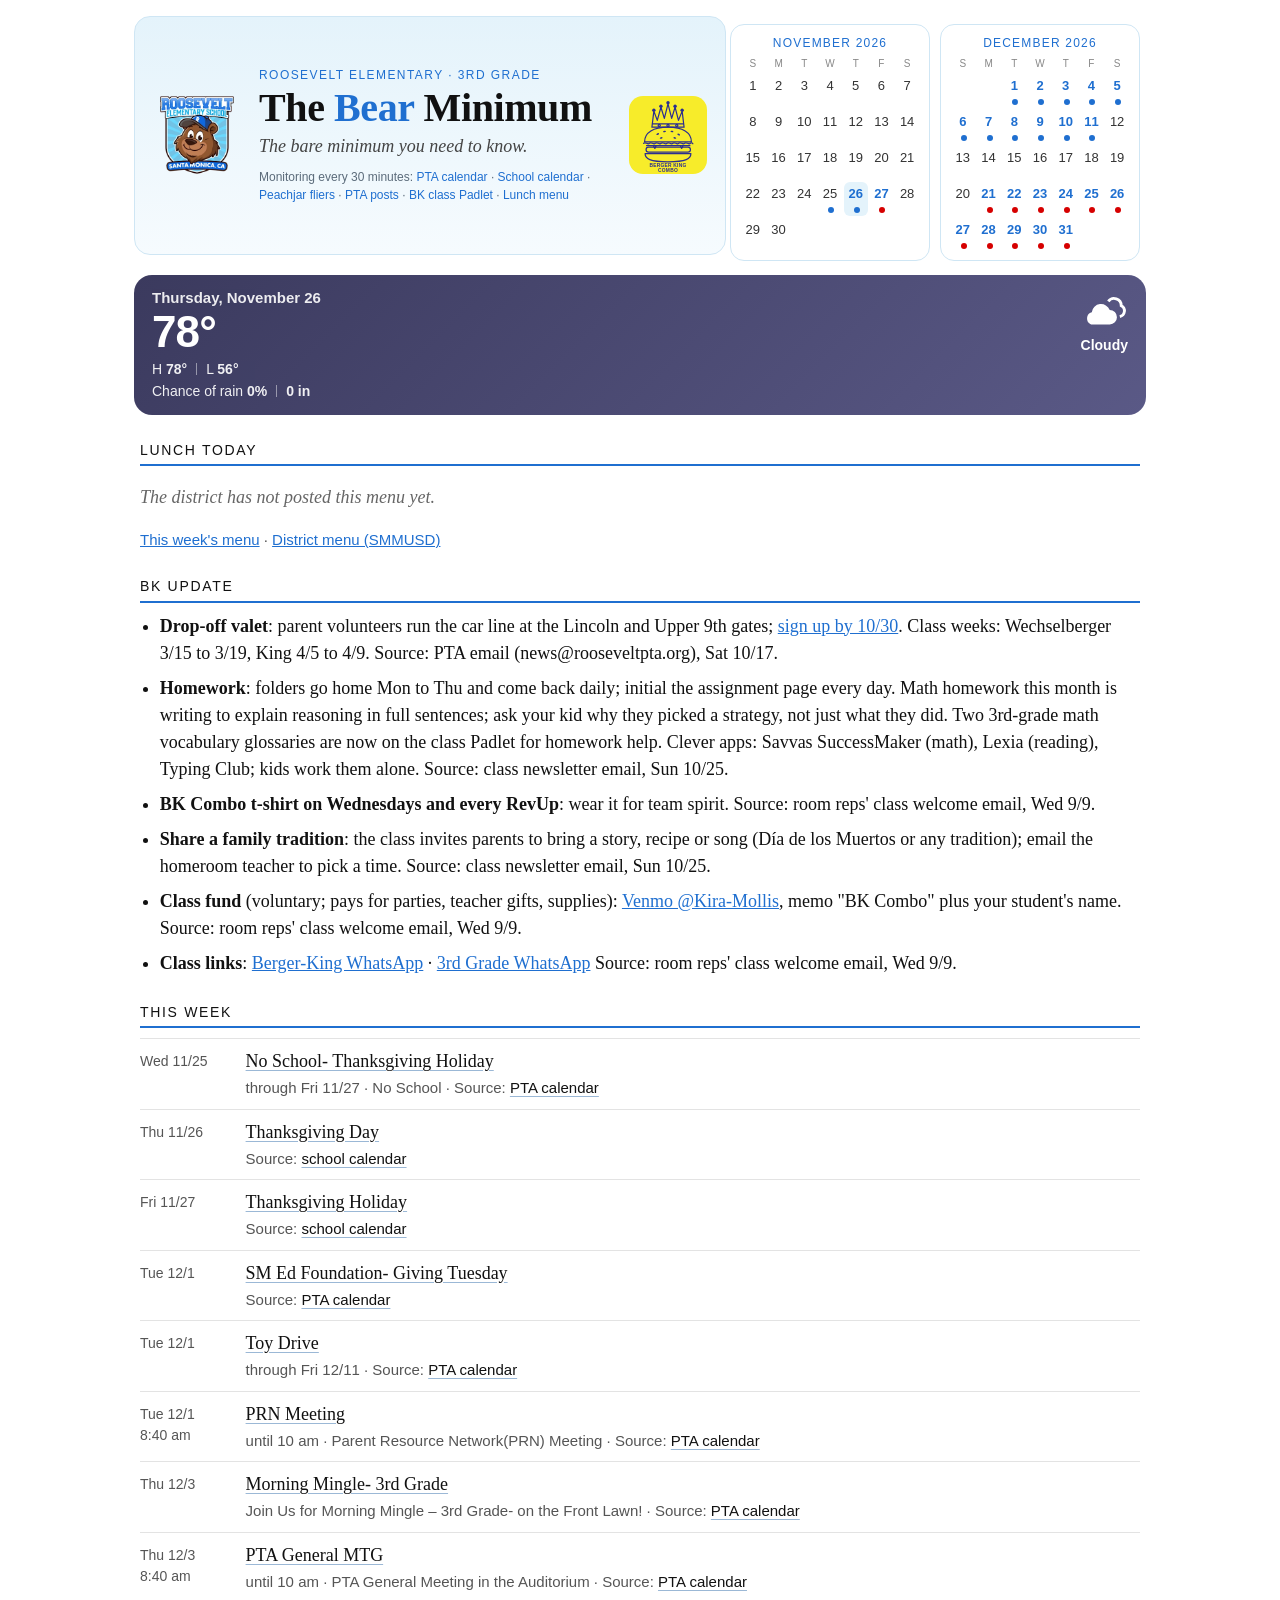
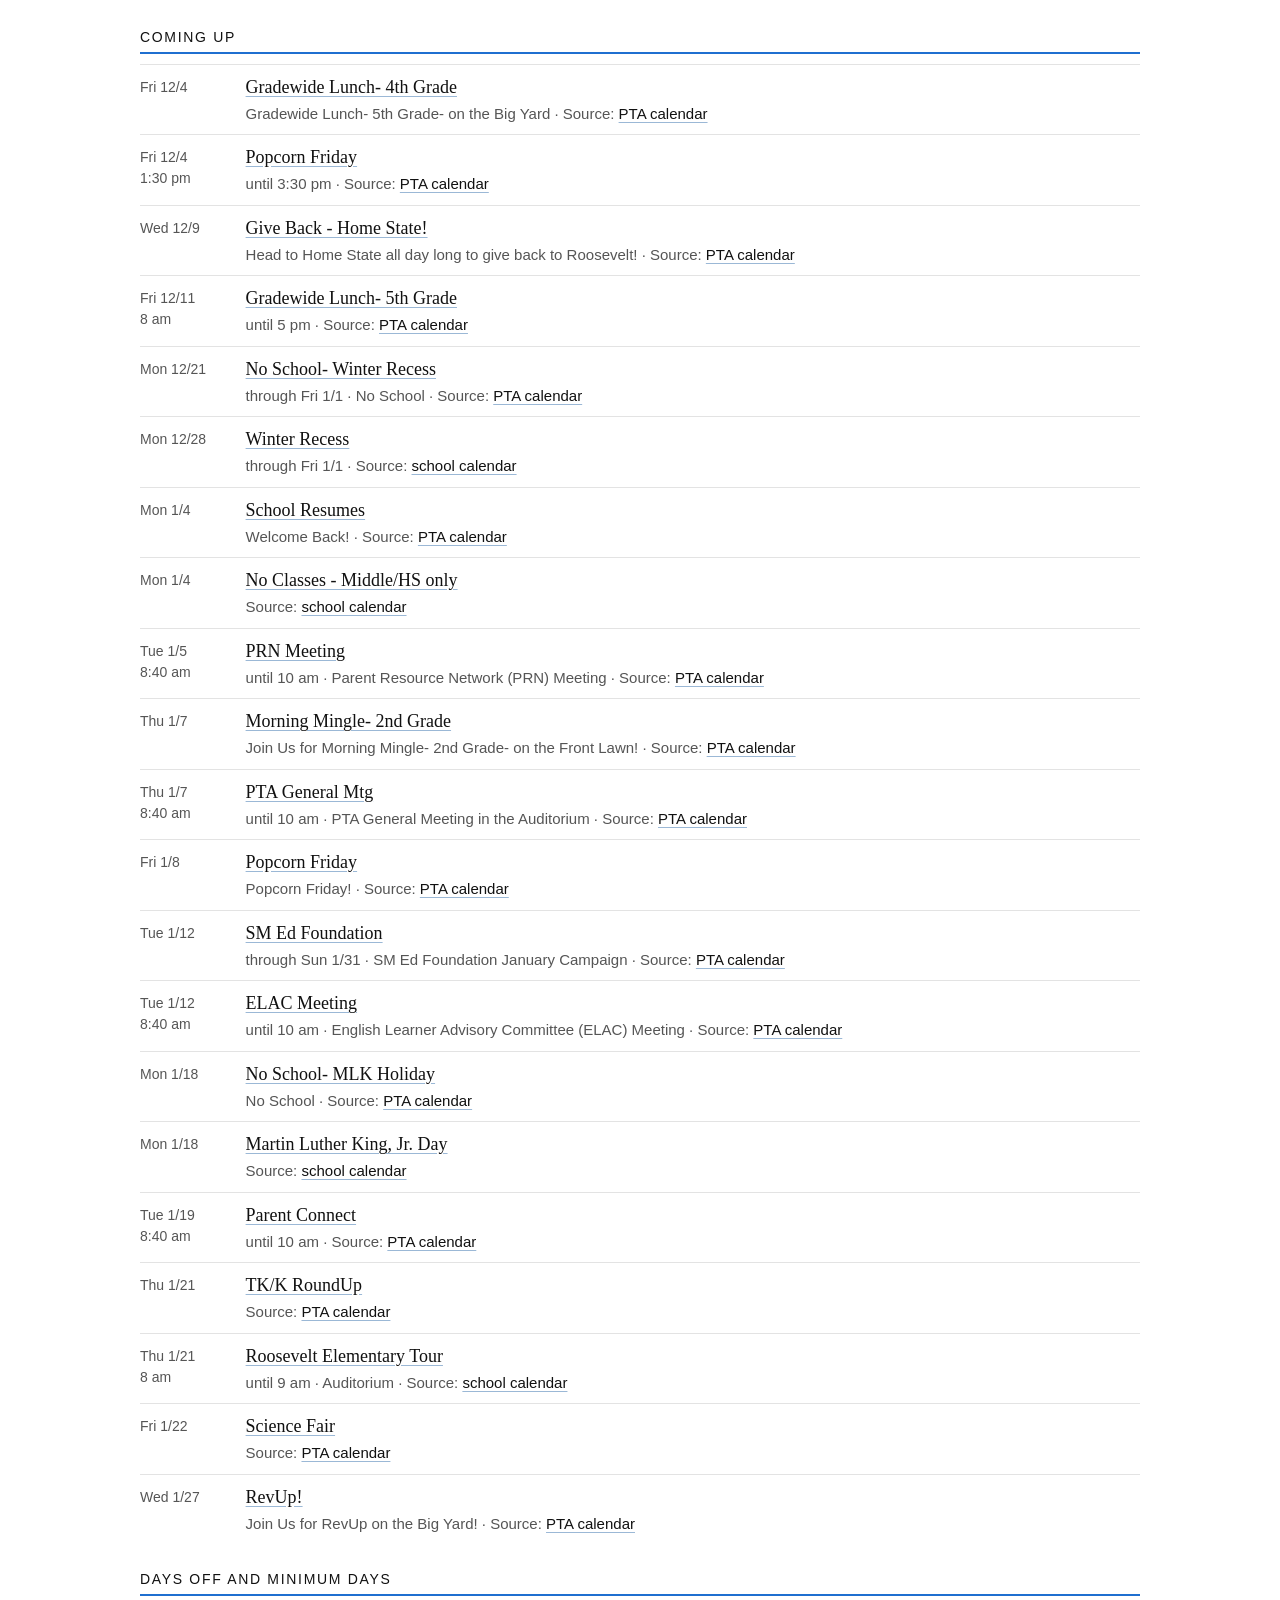
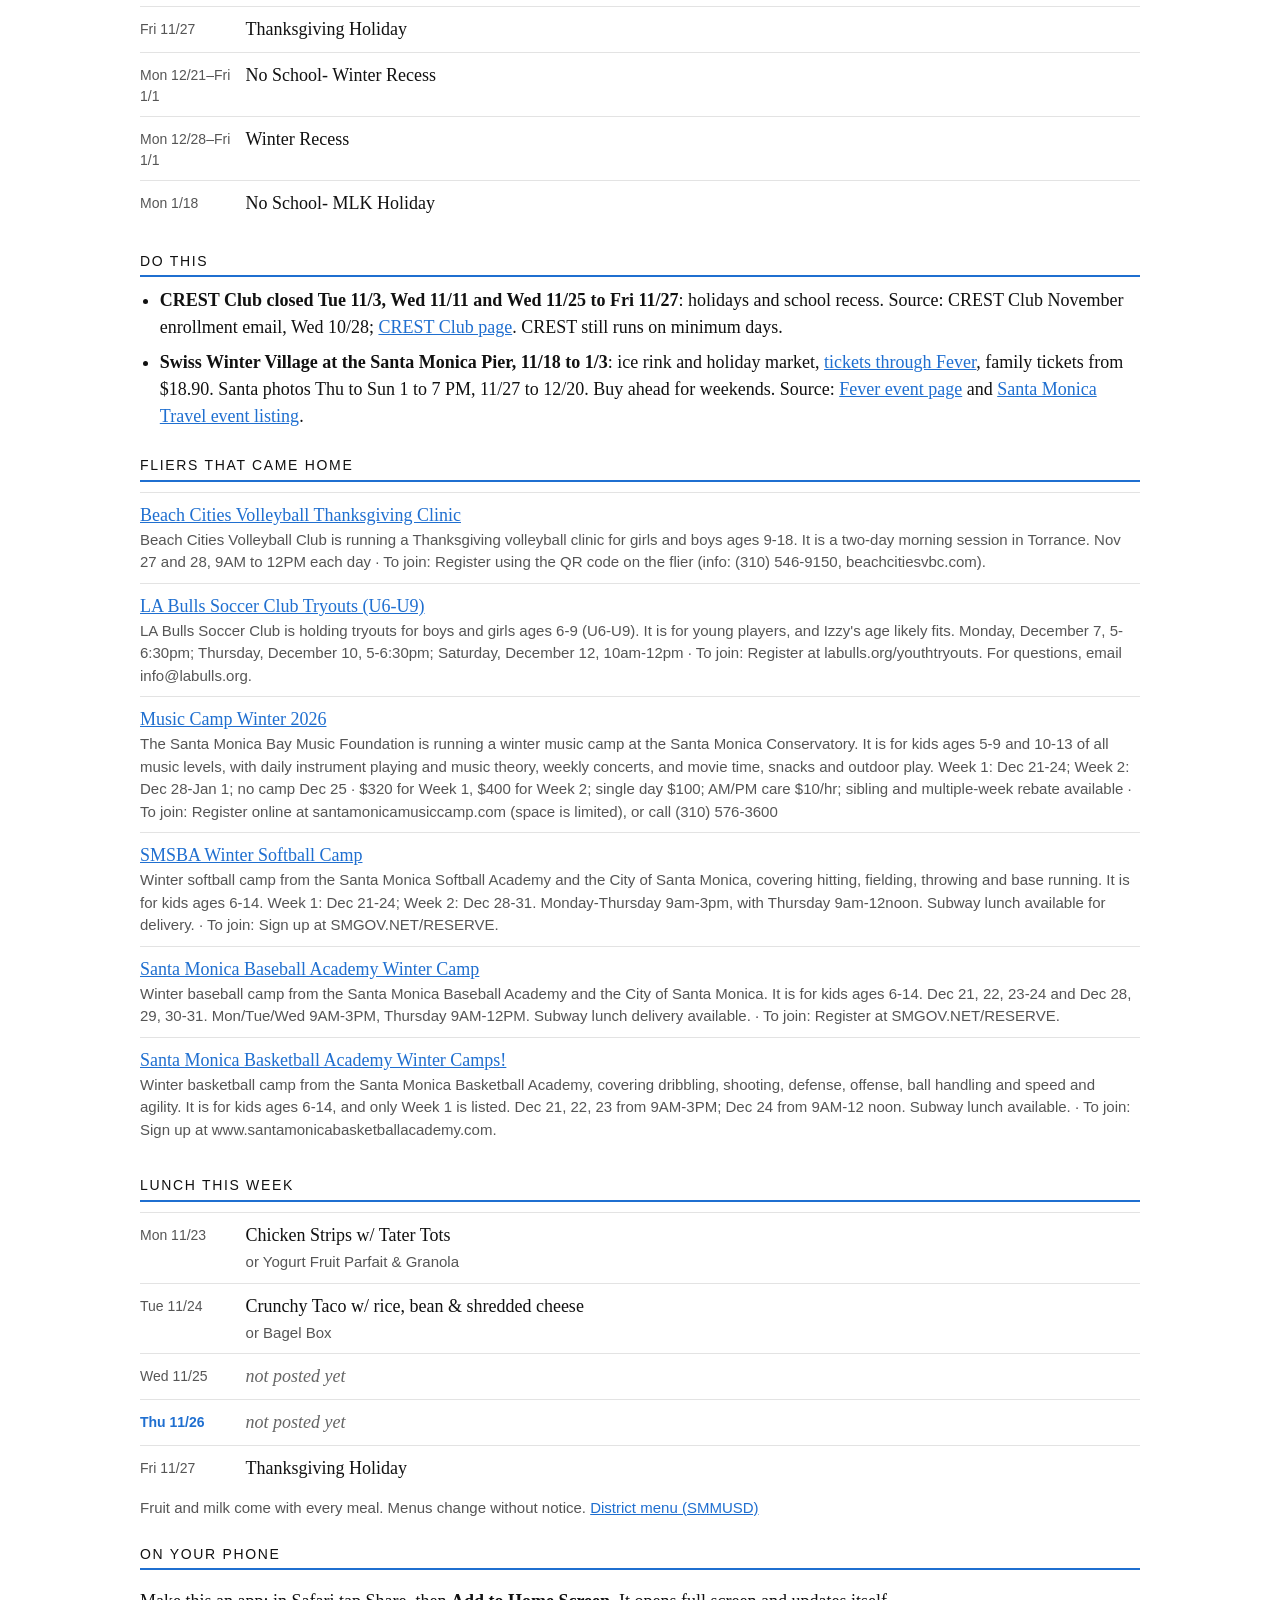
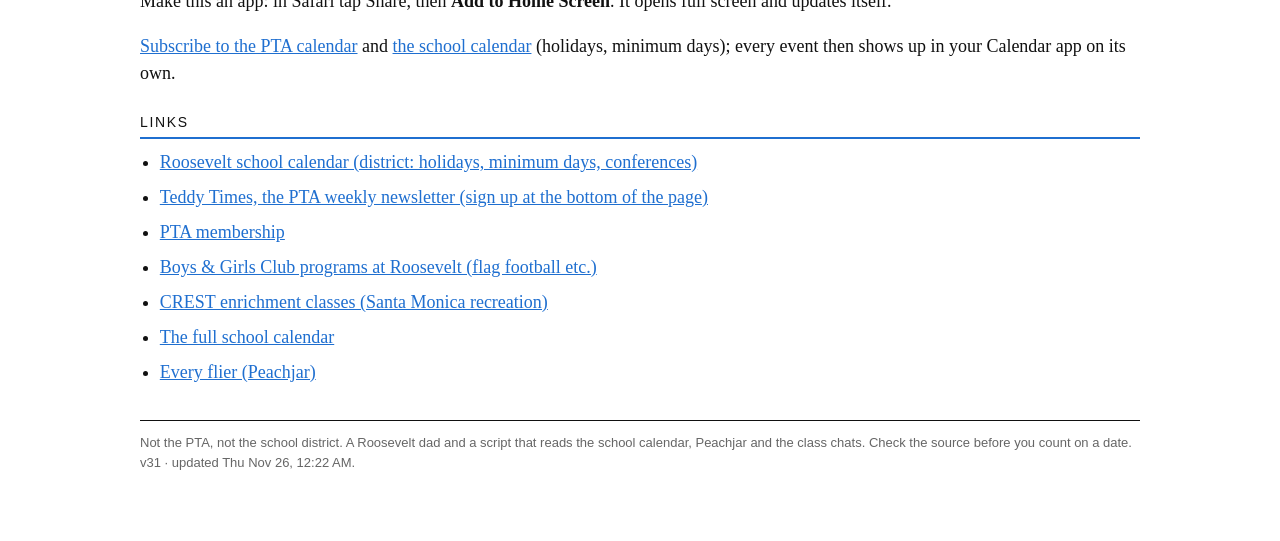
==== commit 73415675: "bears: 2026-11-26 00:22" ====
--- a/bears/index.html
+++ b/bears/index.html
@@ -35,9 +35,9 @@
 </style></head><body><main><div id="bm-install" class="bm-install" hidden><button class="bm-x" aria-label="Close">&times;</button><img src="app/icon-180.png" alt="" width="40" height="40"><div><b>Make it an app</b><span id="bm-ios">Tap <svg viewBox="0 0 24 24" width="16" height="16" aria-label="Share" style="vertical-align:-3px"><path fill="none" stroke="currentColor" stroke-width="2" d="M12 3v12M7 8l5-5 5 5M5 12v8h14v-8"/></svg> Share below, then <b>Add to Home Screen</b>.</span><span id="bm-and" hidden><button id="bm-add" class="bm-add">Install app</button></span></div></div>
 <script>(function(){var b=document.getElementById("bm-install");if(!b)return;var sa=window.navigator.standalone||matchMedia("(display-mode: standalone)").matches;try{if(sa||localStorage.getItem("bmInstallHide"))return}catch(e){if(sa)return}var ios=/iphone|ipad|ipod/i.test(navigator.userAgent);var dp=null;function hide(){b.hidden=true;try{localStorage.setItem("bmInstallHide","1")}catch(e){}}b.querySelector(".bm-x").onclick=hide;if(ios){b.hidden=false}window.addEventListener("beforeinstallprompt",function(e){e.preventDefault();dp=e;document.getElementById("bm-ios").hidden=true;document.getElementById("bm-and").hidden=false;b.hidden=false});document.getElementById("bm-add").onclick=function(){if(dp){dp.prompt();dp.userChoice.then(function(){hide()})}};window.addEventListener("appinstalled",hide)})();</script>
 
-<div class="top"><div class="mast"><img src="app/roosevelt-bear.png" alt="Roosevelt bear"><div><p class="kicker">Roosevelt Elementary · 3rd grade</p><h1>The <b>Bear</b> Minimum</h1><p class="dek">The bare minimum you need to know.</p><p class="watch">Monitoring every 30 minutes: <a href="https://rooseveltpta.org/calendar/" target="_blank" rel="noopener">PTA calendar</a> · <a href="https://roosevelt.smmusd.org/all-events" target="_blank" rel="noopener">School calendar</a> · <a href="https://app.peachjar.com/flyers/all/schools/56581" target="_blank" rel="noopener">Peachjar fliers</a> · <a href="https://rooseveltpta.org/author/ptacalendar/" target="_blank" rel="noopener">PTA posts</a> · <a href="https://padlet.com/brandyking/berger-king-combo-2026-27-s0235m573d7di6a8bkft" target="_blank" rel="noopener">BK class Padlet</a> · <a href="https://www.smmusd.org/departments/food-nutrition-services/elem-breakfast-lunch-menu" target="_blank" rel="noopener">Lunch menu</a></p></div><img class="cls" src="app/bkc.svg" alt="Berger-King Combo class logo"></div><div class="cal wk"><div class="calh">Nov 22 to Dec 5</div><div class="calg"><div class="dow">S</div><div class="dow">M</div><div class="dow">T</div><div class="dow">W</div><div class="dow">T</div><div class="dow">F</div><div class="dow">S</div><div class="dy past">22</div><div class="dy past">23</div><div class="dy past">24</div><div class="dy today"><a href="#d-2026-11-25">25</a><i class="r"></i></div><div class="dy"><a href="#d-2026-11-25">26</a><i class="r"></i></div><div class="dy"><a href="#d-2026-11-25">27</a><i class="r"></i></div><div class="dy">28</div><div class="dy">29</div><div class="dy">30</div><div class="dy"><a href="#d-2026-12-01">1</a><i class="b"></i></div><div class="dy"><a href="#d-2026-12-01">2</a><i class="b"></i></div><div class="dy"><a href="#d-2026-12-01">3</a><i class="b"></i></div><div class="dy"><a href="#d-2026-12-01">4</a><i class="b"></i></div><div class="dy"><a href="#d-2026-12-01">5</a><i class="b"></i></div></div></div><details class="months" id="months"><summary>Full calendar</summary><div class="mgrid"><div class="cal"><div class="calh">November 2026</div><div class="calg"><div class="dow">S</div><div class="dow">M</div><div class="dow">T</div><div class="dow">W</div><div class="dow">T</div><div class="dow">F</div><div class="dow">S</div><div class="dy">1</div><div class="dy">2</div><div class="dy">3</div><div class="dy">4</div><div class="dy">5</div><div class="dy">6</div><div class="dy">7</div><div class="dy">8</div><div class="dy">9</div><div class="dy">10</div><div class="dy">11</div><div class="dy">12</div><div class="dy">13</div><div class="dy">14</div><div class="dy">15</div><div class="dy">16</div><div class="dy">17</div><div class="dy">18</div><div class="dy">19</div><div class="dy">20</div><div class="dy">21</div><div class="dy">22</div><div class="dy">23</div><div class="dy">24</div><div class="dy today"><a href="#d-2026-11-25">25</a><i class="r"></i></div><div class="dy"><a href="#d-2026-11-25">26</a><i class="r"></i></div><div class="dy"><a href="#d-2026-11-25">27</a><i class="r"></i></div><div class="dy">28</div><div class="dy">29</div><div class="dy">30</div></div></div><div class="cal"><div class="calh">December 2026</div><div class="calg"><div class="dow">S</div><div class="dow">M</div><div class="dow">T</div><div class="dow">W</div><div class="dow">T</div><div class="dow">F</div><div class="dow">S</div><div class="dy pad"></div><div class="dy pad"></div><div class="dy"><a href="#d-2026-12-01">1</a><i class="b"></i></div><div class="dy"><a href="#d-2026-12-01">2</a><i class="b"></i></div><div class="dy"><a href="#d-2026-12-01">3</a><i class="b"></i></div><div class="dy"><a href="#d-2026-12-01">4</a><i class="b"></i></div><div class="dy"><a href="#d-2026-12-01">5</a><i class="b"></i></div><div class="dy"><a href="#d-2026-12-01">6</a><i class="b"></i></div><div class="dy"><a href="#d-2026-12-01">7</a><i class="b"></i></div><div class="dy"><a href="#d-2026-12-01">8</a><i class="b"></i></div><div class="dy"><a href="#d-2026-12-01">9</a><i class="b"></i></div><div class="dy"><a href="#d-2026-12-01">10</a><i class="b"></i></div><div class="dy"><a href="#d-2026-12-01">11</a><i class="b"></i></div><div class="dy">12</div><div class="dy">13</div><div class="dy">14</div><div class="dy">15</div><div class="dy">16</div><div class="dy">17</div><div class="dy">18</div><div class="dy">19</div><div class="dy">20</div><div class="dy"><a href="#d-2026-12-21">21</a><i class="r"></i></div><div class="dy"><a href="#d-2026-12-21">22</a><i class="r"></i></div><div class="dy"><a href="#d-2026-12-21">23</a><i class="r"></i></div><div class="dy"><a href="#d-2026-12-21">24</a><i class="r"></i></div><div class="dy"><a href="#d-2026-12-21">25</a><i class="r"></i></div><div class="dy"><a href="#d-2026-12-21">26</a><i class="r"></i></div><div class="dy"><a href="#d-2026-12-21">27</a><i class="r"></i></div><div class="dy"><a href="#d-2026-12-21">28</a><i class="r"></i></div><div class="dy"><a href="#d-2026-12-21">29</a><i class="r"></i></div><div class="dy"><a href="#d-2026-12-21">30</a><i class="r"></i></div><div class="dy"><a href="#d-2026-12-21">31</a><i class="r"></i></div></div></div></div></details><script>try{var mq=matchMedia("(min-width:1000px)"),mo=document.getElementById("months");function wd(){if(mq.matches)mo.open=true}wd();(mq.addEventListener?mq.addEventListener("change",wd):mq.addListener(wd))}catch(e){}</script></div>
-<div class="wxc wx-cloudy" id="wxc"><div class="wxl"><div class="wxd">Wednesday, November 25</div><div class="wxt" id="wxt"></div></div><div class="wxr"><div class="wxi" id="wxi"><svg viewBox="0 0 64 64"><path d="M38 20a10 10 0 0 1 18 6 8 8 0 0 1-2 15" fill="none" stroke="#fff" stroke-width="4"/><path d="M14 52h26a10 10 0 0 0 0-20 13 13 0 0 0-25 3 9 9 0 0 0-1 17z" fill="#fff"/></svg></div><div class="wxn" id="wxn"></div></div><div class="wxs" id="wxs"></div></div>
-<h2>Lunch Monday, November 30</h2><p class="lunch"><b>Grilled Teriyaki Chicken w/ Broccoli &amp; Brown Rice</b><span class="t">Or Yogurt Fruit Parfait &amp; Granola. Fruit and milk with every meal; free for every student.</span></p><p class="lnk"><a href="#lunch-week">This week&#39;s menu</a> · <a href="https://www.smmusd.org/departments/food-nutrition-services/elem-breakfast-lunch-menu" target="_blank" rel="noopener">District menu (SMMUSD)</a></p>
+<div class="top"><div class="mast"><img src="app/roosevelt-bear.png" alt="Roosevelt bear"><div><p class="kicker">Roosevelt Elementary · 3rd grade</p><h1>The <b>Bear</b> Minimum</h1><p class="dek">The bare minimum you need to know.</p><p class="watch">Monitoring every 30 minutes: <a href="https://rooseveltpta.org/calendar/" target="_blank" rel="noopener">PTA calendar</a> · <a href="https://roosevelt.smmusd.org/all-events" target="_blank" rel="noopener">School calendar</a> · <a href="https://app.peachjar.com/flyers/all/schools/56581" target="_blank" rel="noopener">Peachjar fliers</a> · <a href="https://rooseveltpta.org/author/ptacalendar/" target="_blank" rel="noopener">PTA posts</a> · <a href="https://padlet.com/brandyking/berger-king-combo-2026-27-s0235m573d7di6a8bkft" target="_blank" rel="noopener">BK class Padlet</a> · <a href="https://www.smmusd.org/departments/food-nutrition-services/elem-breakfast-lunch-menu" target="_blank" rel="noopener">Lunch menu</a></p></div><img class="cls" src="app/bkc.svg" alt="Berger-King Combo class logo"></div><div class="cal wk"><div class="calh">Nov 22 to Dec 5</div><div class="calg"><div class="dow">S</div><div class="dow">M</div><div class="dow">T</div><div class="dow">W</div><div class="dow">T</div><div class="dow">F</div><div class="dow">S</div><div class="dy past">22</div><div class="dy past">23</div><div class="dy past">24</div><div class="dy past">25<i class="b"></i></div><div class="dy today"><a href="#d-2026-11-25">26</a><i class="b"></i></div><div class="dy"><a href="#d-2026-11-25">27</a><i class="r"></i></div><div class="dy">28</div><div class="dy">29</div><div class="dy">30</div><div class="dy"><a href="#d-2026-12-01">1</a><i class="b"></i></div><div class="dy"><a href="#d-2026-12-01">2</a><i class="b"></i></div><div class="dy"><a href="#d-2026-12-01">3</a><i class="b"></i></div><div class="dy"><a href="#d-2026-12-01">4</a><i class="b"></i></div><div class="dy"><a href="#d-2026-12-01">5</a><i class="b"></i></div></div></div><details class="months" id="months"><summary>Full calendar</summary><div class="mgrid"><div class="cal"><div class="calh">November 2026</div><div class="calg"><div class="dow">S</div><div class="dow">M</div><div class="dow">T</div><div class="dow">W</div><div class="dow">T</div><div class="dow">F</div><div class="dow">S</div><div class="dy">1</div><div class="dy">2</div><div class="dy">3</div><div class="dy">4</div><div class="dy">5</div><div class="dy">6</div><div class="dy">7</div><div class="dy">8</div><div class="dy">9</div><div class="dy">10</div><div class="dy">11</div><div class="dy">12</div><div class="dy">13</div><div class="dy">14</div><div class="dy">15</div><div class="dy">16</div><div class="dy">17</div><div class="dy">18</div><div class="dy">19</div><div class="dy">20</div><div class="dy">21</div><div class="dy">22</div><div class="dy">23</div><div class="dy">24</div><div class="dy">25<i class="b"></i></div><div class="dy today"><a href="#d-2026-11-25">26</a><i class="b"></i></div><div class="dy"><a href="#d-2026-11-25">27</a><i class="r"></i></div><div class="dy">28</div><div class="dy">29</div><div class="dy">30</div></div></div><div class="cal"><div class="calh">December 2026</div><div class="calg"><div class="dow">S</div><div class="dow">M</div><div class="dow">T</div><div class="dow">W</div><div class="dow">T</div><div class="dow">F</div><div class="dow">S</div><div class="dy pad"></div><div class="dy pad"></div><div class="dy"><a href="#d-2026-12-01">1</a><i class="b"></i></div><div class="dy"><a href="#d-2026-12-01">2</a><i class="b"></i></div><div class="dy"><a href="#d-2026-12-01">3</a><i class="b"></i></div><div class="dy"><a href="#d-2026-12-01">4</a><i class="b"></i></div><div class="dy"><a href="#d-2026-12-01">5</a><i class="b"></i></div><div class="dy"><a href="#d-2026-12-01">6</a><i class="b"></i></div><div class="dy"><a href="#d-2026-12-01">7</a><i class="b"></i></div><div class="dy"><a href="#d-2026-12-01">8</a><i class="b"></i></div><div class="dy"><a href="#d-2026-12-01">9</a><i class="b"></i></div><div class="dy"><a href="#d-2026-12-01">10</a><i class="b"></i></div><div class="dy"><a href="#d-2026-12-01">11</a><i class="b"></i></div><div class="dy">12</div><div class="dy">13</div><div class="dy">14</div><div class="dy">15</div><div class="dy">16</div><div class="dy">17</div><div class="dy">18</div><div class="dy">19</div><div class="dy">20</div><div class="dy"><a href="#d-2026-12-21">21</a><i class="r"></i></div><div class="dy"><a href="#d-2026-12-21">22</a><i class="r"></i></div><div class="dy"><a href="#d-2026-12-21">23</a><i class="r"></i></div><div class="dy"><a href="#d-2026-12-21">24</a><i class="r"></i></div><div class="dy"><a href="#d-2026-12-21">25</a><i class="r"></i></div><div class="dy"><a href="#d-2026-12-21">26</a><i class="r"></i></div><div class="dy"><a href="#d-2026-12-21">27</a><i class="r"></i></div><div class="dy"><a href="#d-2026-12-21">28</a><i class="r"></i></div><div class="dy"><a href="#d-2026-12-21">29</a><i class="r"></i></div><div class="dy"><a href="#d-2026-12-21">30</a><i class="r"></i></div><div class="dy"><a href="#d-2026-12-21">31</a><i class="r"></i></div></div></div></div></details><script>try{var mq=matchMedia("(min-width:1000px)"),mo=document.getElementById("months");function wd(){if(mq.matches)mo.open=true}wd();(mq.addEventListener?mq.addEventListener("change",wd):mq.addListener(wd))}catch(e){}</script></div>
+<div class="wxc wx-cloudy" id="wxc"><div class="wxl"><div class="wxd">Thursday, November 26</div><div class="wxt" id="wxt">78°</div></div><div class="wxr"><div class="wxi" id="wxi"><svg viewBox="0 0 64 64"><path d="M38 20a10 10 0 0 1 18 6 8 8 0 0 1-2 15" fill="none" stroke="#fff" stroke-width="4"/><path d="M14 52h26a10 10 0 0 0 0-20 13 13 0 0 0-25 3 9 9 0 0 0-1 17z" fill="#fff"/></svg></div><div class="wxn" id="wxn">Cloudy</div></div><div class="wxs" id="wxs">H <b>78°</b><i></i>L <b>56°</b><br>Chance of rain <b>0%</b><i></i><b>0 in</b></div></div>
+<h2>Lunch today</h2><p class="empty">The district has not posted this menu yet.</p><p class="lnk"><a href="#lunch-week">This week&#39;s menu</a> · <a href="https://www.smmusd.org/departments/food-nutrition-services/elem-breakfast-lunch-menu" target="_blank" rel="noopener">District menu (SMMUSD)</a></p>
 <h2>BK update</h2><ul><li><b>Drop-off valet</b>: parent volunteers run the car line at the Lincoln and Upper 9th gates; <a href="https://www.signupgenius.com/go/9040C48AAA922AAFB6-65885217-20262027" target="_blank" rel="noopener">sign up by 10/30</a>. Class weeks: Wechselberger 3/15 to 3/19, King 4/5 to 4/9. Source: PTA email (news@rooseveltpta.org), Sat 10/17.</li><li><b>Homework</b>: folders go home Mon to Thu and come back daily; initial the assignment page every day. Math homework this month is writing to explain reasoning in full sentences; ask your kid why they picked a strategy, not just what they did. Two 3rd-grade math vocabulary glossaries are now on the class Padlet for homework help. Clever apps: Savvas SuccessMaker (math), Lexia (reading), Typing Club; kids work them alone. Source: class newsletter email, Sun 10/25.</li><li><b>BK Combo t-shirt on Wednesdays and every RevUp</b>: wear it for team spirit. Source: room reps&#x27; class welcome email, Wed 9/9.</li><li><b>Share a family tradition</b>: the class invites parents to bring a story, recipe or song (Día de los Muertos or any tradition); email the homeroom teacher to pick a time. Source: class newsletter email, Sun 10/25.</li><li><b>Class fund</b> (voluntary; pays for parties, teacher gifts, supplies): <a href="https://venmo.com/u/Kira-Mollis" target="_blank" rel="noopener">Venmo @Kira-Mollis</a>, memo &quot;BK Combo&quot; plus your student&#x27;s name. Source: room reps&#x27; class welcome email, Wed 9/9.</li><li><b>Class links</b>: <a href="https://chat.whatsapp.com/Gpr32M11hWV9U1TKsVVcvQ" target="_blank" rel="noopener">Berger-King WhatsApp</a> · <a href="https://chat.whatsapp.com/CXIDBZAPMNX3wpS2Sf7ZlG" target="_blank" rel="noopener">3rd Grade WhatsApp</a> Source: room reps&#x27; class welcome email, Wed 9/9.</li></ul>
 <h2>This week</h2>
 <div class="ev" id="d-2026-11-25"><div class="when">Wed 11/25</div><div class="what"><a href="https://rooseveltpta.org/event/no-school-thanksgiving-holiday/" target="_blank" rel="noopener">No School- Thanksgiving Holiday</a><div class="t">through Fri 11/27 · No School · Source: <a href="https://rooseveltpta.org/calendar/" target="_blank" rel="noopener">PTA calendar</a></div></div></div>
@@ -46,9 +46,9 @@
 <div class="ev" id="d-2026-12-01"><div class="when">Tue 12/1</div><div class="what"><a href="https://rooseveltpta.org/event/sm-ed-foundation-giving-tuesday/" target="_blank" rel="noopener">SM Ed Foundation- Giving Tuesday</a><div class="t">Source: <a href="https://rooseveltpta.org/calendar/" target="_blank" rel="noopener">PTA calendar</a></div></div></div>
 <div class="ev"><div class="when">Tue 12/1</div><div class="what"><a href="https://rooseveltpta.org/event/toy-drive/" target="_blank" rel="noopener">Toy Drive</a><div class="t">through Fri 12/11 · Source: <a href="https://rooseveltpta.org/calendar/" target="_blank" rel="noopener">PTA calendar</a></div></div></div>
 <div class="ev"><div class="when">Tue 12/1<br>8:40 am</div><div class="what"><a href="https://rooseveltpta.org/event/prn-meeting-3/" target="_blank" rel="noopener">PRN Meeting</a><div class="t">until 10 am · Parent Resource Network(PRN) Meeting · Source: <a href="https://rooseveltpta.org/calendar/" target="_blank" rel="noopener">PTA calendar</a></div></div></div>
-<h2>Coming up</h2>
 <div class="ev" id="d-2026-12-03"><div class="when">Thu 12/3</div><div class="what"><a href="https://rooseveltpta.org/event/morning-mingle-3rd-grade-2/" target="_blank" rel="noopener">Morning Mingle- 3rd Grade</a><div class="t">Join Us for Morning Mingle – 3rd Grade- on the Front Lawn! · Source: <a href="https://rooseveltpta.org/calendar/" target="_blank" rel="noopener">PTA calendar</a></div></div></div>
 <div class="ev"><div class="when">Thu 12/3<br>8:40 am</div><div class="what"><a href="https://rooseveltpta.org/event/pta-general-mtg-14/" target="_blank" rel="noopener">PTA General MTG</a><div class="t">until 10 am · PTA General Meeting in the Auditorium · Source: <a href="https://rooseveltpta.org/calendar/" target="_blank" rel="noopener">PTA calendar</a></div></div></div>
+<h2>Coming up</h2>
 <div class="ev" id="d-2026-12-04"><div class="when">Fri 12/4</div><div class="what"><a href="https://rooseveltpta.org/event/gradewide-lunch-4th-grade-3-2/" target="_blank" rel="noopener">Gradewide Lunch- 4th Grade</a><div class="t">Gradewide Lunch- 5th Grade- on the Big Yard · Source: <a href="https://rooseveltpta.org/calendar/" target="_blank" rel="noopener">PTA calendar</a></div></div></div>
 <div class="ev"><div class="when">Fri 12/4<br>1:30 pm</div><div class="what"><a href="https://rooseveltpta.org/event/popcorn-friday-38/" target="_blank" rel="noopener">Popcorn Friday</a><div class="t">until 3:30 pm · Source: <a href="https://rooseveltpta.org/calendar/" target="_blank" rel="noopener">PTA calendar</a></div></div></div>
 <div class="ev" id="d-2026-12-09"><div class="when">Wed 12/9</div><div class="what"><a href="https://rooseveltpta.org/event/give-back-home-state/" target="_blank" rel="noopener">Give Back - Home State!</a><div class="t">Head to Home State all day long to give back to Roosevelt! · Source: <a href="https://rooseveltpta.org/calendar/" target="_blank" rel="noopener">PTA calendar</a></div></div></div>
@@ -69,8 +69,8 @@
 <div class="ev" id="d-2027-01-21"><div class="when">Thu 1/21</div><div class="what"><a href="https://rooseveltpta.org/event/tk-k-roundup/" target="_blank" rel="noopener">TK/K RoundUp</a><div class="t">Source: <a href="https://rooseveltpta.org/calendar/" target="_blank" rel="noopener">PTA calendar</a></div></div></div>
 <div class="ev"><div class="when">Thu 1/21<br>8 am</div><div class="what"><a href="https://roosevelt.smmusd.org/all-events" target="_blank" rel="noopener">Roosevelt Elementary Tour</a><div class="t">until 9 am · Auditorium · Source: <a href="https://roosevelt.smmusd.org/all-events" target="_blank" rel="noopener">school calendar</a></div></div></div>
 <div class="ev" id="d-2027-01-22"><div class="when">Fri 1/22</div><div class="what"><a href="https://rooseveltpta.org/event/science-fair-4/" target="_blank" rel="noopener">Science Fair</a><div class="t">Source: <a href="https://rooseveltpta.org/calendar/" target="_blank" rel="noopener">PTA calendar</a></div></div></div>
+<div class="ev" id="d-2027-01-27"><div class="when">Wed 1/27</div><div class="what"><a href="https://rooseveltpta.org/event/revup-3/" target="_blank" rel="noopener">RevUp!</a><div class="t">Join Us for RevUp on the Big Yard! · Source: <a href="https://rooseveltpta.org/calendar/" target="_blank" rel="noopener">PTA calendar</a></div></div></div>
 <h2>Days off and minimum days</h2>
-<div class="ev"><div class="when">Wed 11/25–Fri 11/27</div><div class="what">No School- Thanksgiving Holiday</div></div>
 <div class="ev"><div class="when">Fri 11/27</div><div class="what">Thanksgiving Holiday</div></div>
 <div class="ev"><div class="when">Mon 12/21–Fri 1/1</div><div class="what">No School- Winter Recess</div></div>
 <div class="ev"><div class="when">Mon 12/28–Fri 1/1</div><div class="what">Winter Recess</div></div>
@@ -86,11 +86,11 @@
 <h2 id="lunch-week">Lunch this week</h2>
 <div class="ev"><div class="when">Mon 11/23</div><div class="what">Chicken Strips w/ Tater Tots<div class="t">or Yogurt Fruit Parfait &amp; Granola</div></div></div>
 <div class="ev"><div class="when">Tue 11/24</div><div class="what">Crunchy Taco w/ rice, bean &amp; shredded cheese<div class="t">or Bagel Box</div></div></div>
-<div class="ev today"><div class="when">Wed 11/25</div><div class="what">No School- Thanksgiving Holiday</div></div>
-<div class="ev"><div class="when">Thu 11/26</div><div class="what">No School- Thanksgiving Holiday</div></div>
-<div class="ev"><div class="when">Fri 11/27</div><div class="what">No School- Thanksgiving Holiday</div></div>
+<div class="ev"><div class="when">Wed 11/25</div><div class="what"><span class="empty">not posted yet</span></div></div>
+<div class="ev today"><div class="when">Thu 11/26</div><div class="what"><span class="empty">not posted yet</span></div></div>
+<div class="ev"><div class="when">Fri 11/27</div><div class="what">Thanksgiving Holiday</div></div>
 <p class="t lnk">Fruit and milk come with every meal. Menus change without notice. <a href="https://www.smmusd.org/departments/food-nutrition-services/elem-breakfast-lunch-menu" target="_blank" rel="noopener">District menu (SMMUSD)</a></p>
 <h2>On your phone</h2><p>Make this an app: in Safari tap Share, then <b>Add to Home Screen</b>. It opens full screen and updates itself.</p><p><a href="webcal://rooseveltpta.org/?post_type=tribe_events&amp;ical=1&amp;eventDisplay=list" target="_blank" rel="noopener">Subscribe to the PTA calendar</a> and <a href="webcal://roosevelt.smmusd.org/fs/calendar-manager/events.ics?calendar_ids=17" target="_blank" rel="noopener">the school calendar</a> (holidays, minimum days); every event then shows up in your Calendar app on its own.</p>
 <h2>Links</h2><ul><li><a href="https://roosevelt.smmusd.org/all-events" target="_blank" rel="noopener">Roosevelt school calendar (district: holidays, minimum days, conferences)</a></li><li><a href="https://rooseveltpta.org/" target="_blank" rel="noopener">Teddy Times, the PTA weekly newsletter (sign up at the bottom of the page)</a></li><li><a href="https://rooseveltpta.org/product/membership/" target="_blank" rel="noopener">PTA membership</a></li><li><a href="https://bgcsantamonica.my.site.com/V3/s/login-home" target="_blank" rel="noopener">Boys &amp; Girls Club programs at Roosevelt (flag football etc.)</a></li><li><a href="https://anc.apm.activecommunities.com/santamonicarecreation/activity/search?onlineSiteId=0&amp;activity_select_param=2&amp;center_ids=20&amp;viewMode=list" target="_blank" rel="noopener">CREST enrichment classes (Santa Monica recreation)</a></li><li><a href="https://rooseveltpta.org/calendar/" target="_blank" rel="noopener">The full school calendar</a></li><li><a href="https://app.peachjar.com/flyers/all/schools/56581" target="_blank" rel="noopener">Every flier (Peachjar)</a></li></ul>
-<p class="foot">Not the PTA, not the school district. A Roosevelt dad and a script that reads the school calendar, Peachjar and the class chats. Check the source before you count on a date. v31 · updated Wed Nov 25, 12:22 AM.</p>
+<p class="foot">Not the PTA, not the school district. A Roosevelt dad and a script that reads the school calendar, Peachjar and the class chats. Check the source before you count on a date. v31 · updated Thu Nov 26, 12:22 AM.</p>
 <script>(function(){var K={"0": "sun", "1": "sun", "2": "pcloud", "3": "cloudy", "45": "fog", "48": "fog", "51": "rain", "53": "rain", "55": "rain", "61": "rain", "63": "rain", "65": "rain", "80": "rain", "81": "rain", "82": "rain", "95": "storm", "96": "storm", "99": "storm"},S={"sun": "<svg viewBox=\"0 0 64 64\"><circle cx=\"32\" cy=\"32\" r=\"12\" fill=\"#fff\"/><g stroke=\"#fff\" stroke-width=\"4\" stroke-linecap=\"round\"><path d=\"M32 6v8M32 50v8M6 32h8M50 32h8M13.6 13.6l5.7 5.7M44.7 44.7l5.7 5.7M13.6 50.4l5.7-5.7M44.7 19.3l5.7-5.7\"/></g></svg>", "night": "<svg viewBox=\"0 0 64 64\"><path d=\"M40 10a22 22 0 1 0 14 34A18 18 0 0 1 40 10z\" fill=\"#fff\"/></svg>", "pcloud": "<svg viewBox=\"0 0 64 64\"><circle cx=\"24\" cy=\"22\" r=\"9\" fill=\"#ffd54a\"/><path d=\"M20 50h28a10 10 0 0 0 0-20 14 14 0 0 0-27 3 9 9 0 0 0-1 17z\" fill=\"#fff\"/></svg>", "cloudy": "<svg viewBox=\"0 0 64 64\"><path d=\"M38 20a10 10 0 0 1 18 6 8 8 0 0 1-2 15\" fill=\"none\" stroke=\"#fff\" stroke-width=\"4\"/><path d=\"M14 52h26a10 10 0 0 0 0-20 13 13 0 0 0-25 3 9 9 0 0 0-1 17z\" fill=\"#fff\"/></svg>", "fog": "<svg viewBox=\"0 0 64 64\"><g stroke=\"#fff\" stroke-width=\"4\" stroke-linecap=\"round\"><path d=\"M10 22h44M6 32h52M12 42h40M18 52h28\"/></g></svg>", "rain": "<svg viewBox=\"0 0 64 64\"><path d=\"M16 38h28a10 10 0 0 0 0-20 13 13 0 0 0-25 3 9 9 0 0 0-3 17z\" fill=\"#fff\"/><g stroke=\"#9fd3ff\" stroke-width=\"4\" stroke-linecap=\"round\"><path d=\"M22 46l-3 8M32 46l-3 8M42 46l-3 8\"/></g></svg>", "storm": "<svg viewBox=\"0 0 64 64\"><path d=\"M16 36h28a10 10 0 0 0 0-20 13 13 0 0 0-25 3 9 9 0 0 0-3 17z\" fill=\"#fff\"/><path d=\"M33 38l-8 12h7l-3 10 11-15h-7l4-7z\" fill=\"#ffd54a\"/></svg>"},N={"0": "Sunny", "1": "Mostly sunny", "2": "Partly cloudy", "3": "Cloudy", "45": "Fog", "48": "Fog", "51": "Drizzle", "53": "Drizzle", "55": "Drizzle", "61": "Light rain", "63": "Rain", "65": "Heavy rain", "80": "Showers", "81": "Showers", "82": "Heavy showers", "95": "Thunderstorms"};fetch("https://api.open-meteo.com/v1/forecast?latitude=34.0195&longitude=-118.4912&current=temperature_2m,apparent_temperature,weather_code,is_day&daily=weather_code,temperature_2m_max,temperature_2m_min,precipitation_probability_max,precipitation_sum,sunrise,sunset&temperature_unit=fahrenheit&precipitation_unit=inch&timezone=America/Los_Angeles&forecast_days=1").then(function(r){return r.json()}).then(function(d){var c=d.current,y=d.daily,k=K[c.weather_code]||'cloudy';if(k==='sun'&&!c.is_day)k='night';var e=document.getElementById('wxc');if(!e)return;var t=Date.now(),sr=Date.parse(y.sunrise[0]),ss=Date.parse(y.sunset[0]),m=45*60000,x='';if(Math.abs(t-sr)<m||Math.abs(t-ss)<m)x=' wx-dusk';else if(!c.is_day&&k!=='night')x=' wx-n';e.className='wxc wx-'+k+x;document.getElementById('wxt').textContent=Math.round(c.temperature_2m)+'°';document.getElementById('wxi').innerHTML=S[k];document.getElementById('wxn').textContent=N[c.weather_code]||'';document.getElementById('wxs').innerHTML='Feels like <b>'+Math.round(c.apparent_temperature)+'°</b><i></i>H <b>'+Math.round(y.temperature_2m_max[0])+'°</b><i></i>L <b>'+Math.round(y.temperature_2m_min[0])+'°</b><br>Chance of rain <b>'+(y.precipitation_probability_max[0]||0)+'%</b><i></i><b>'+(+(y.precipitation_sum[0]||0).toFixed(2))+' in</b>'}).catch(function(){})})();</script></main></body></html>
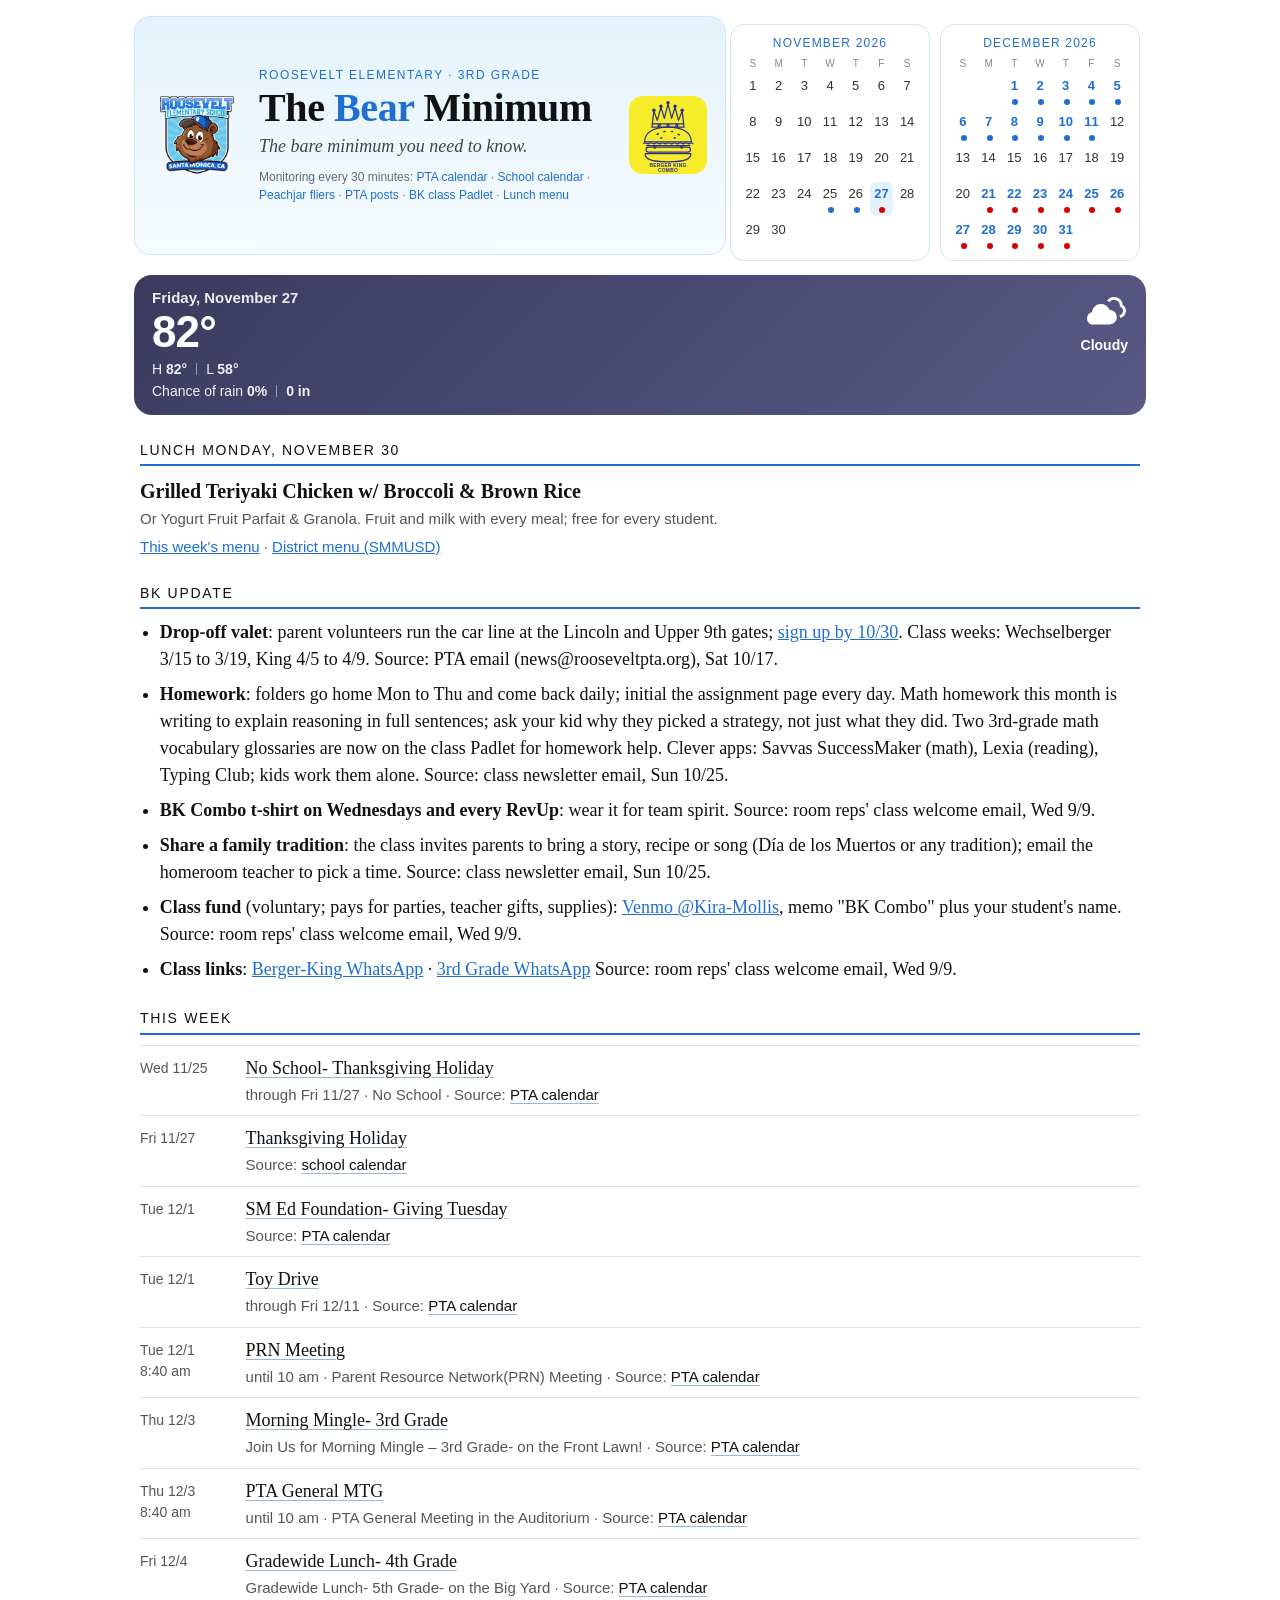
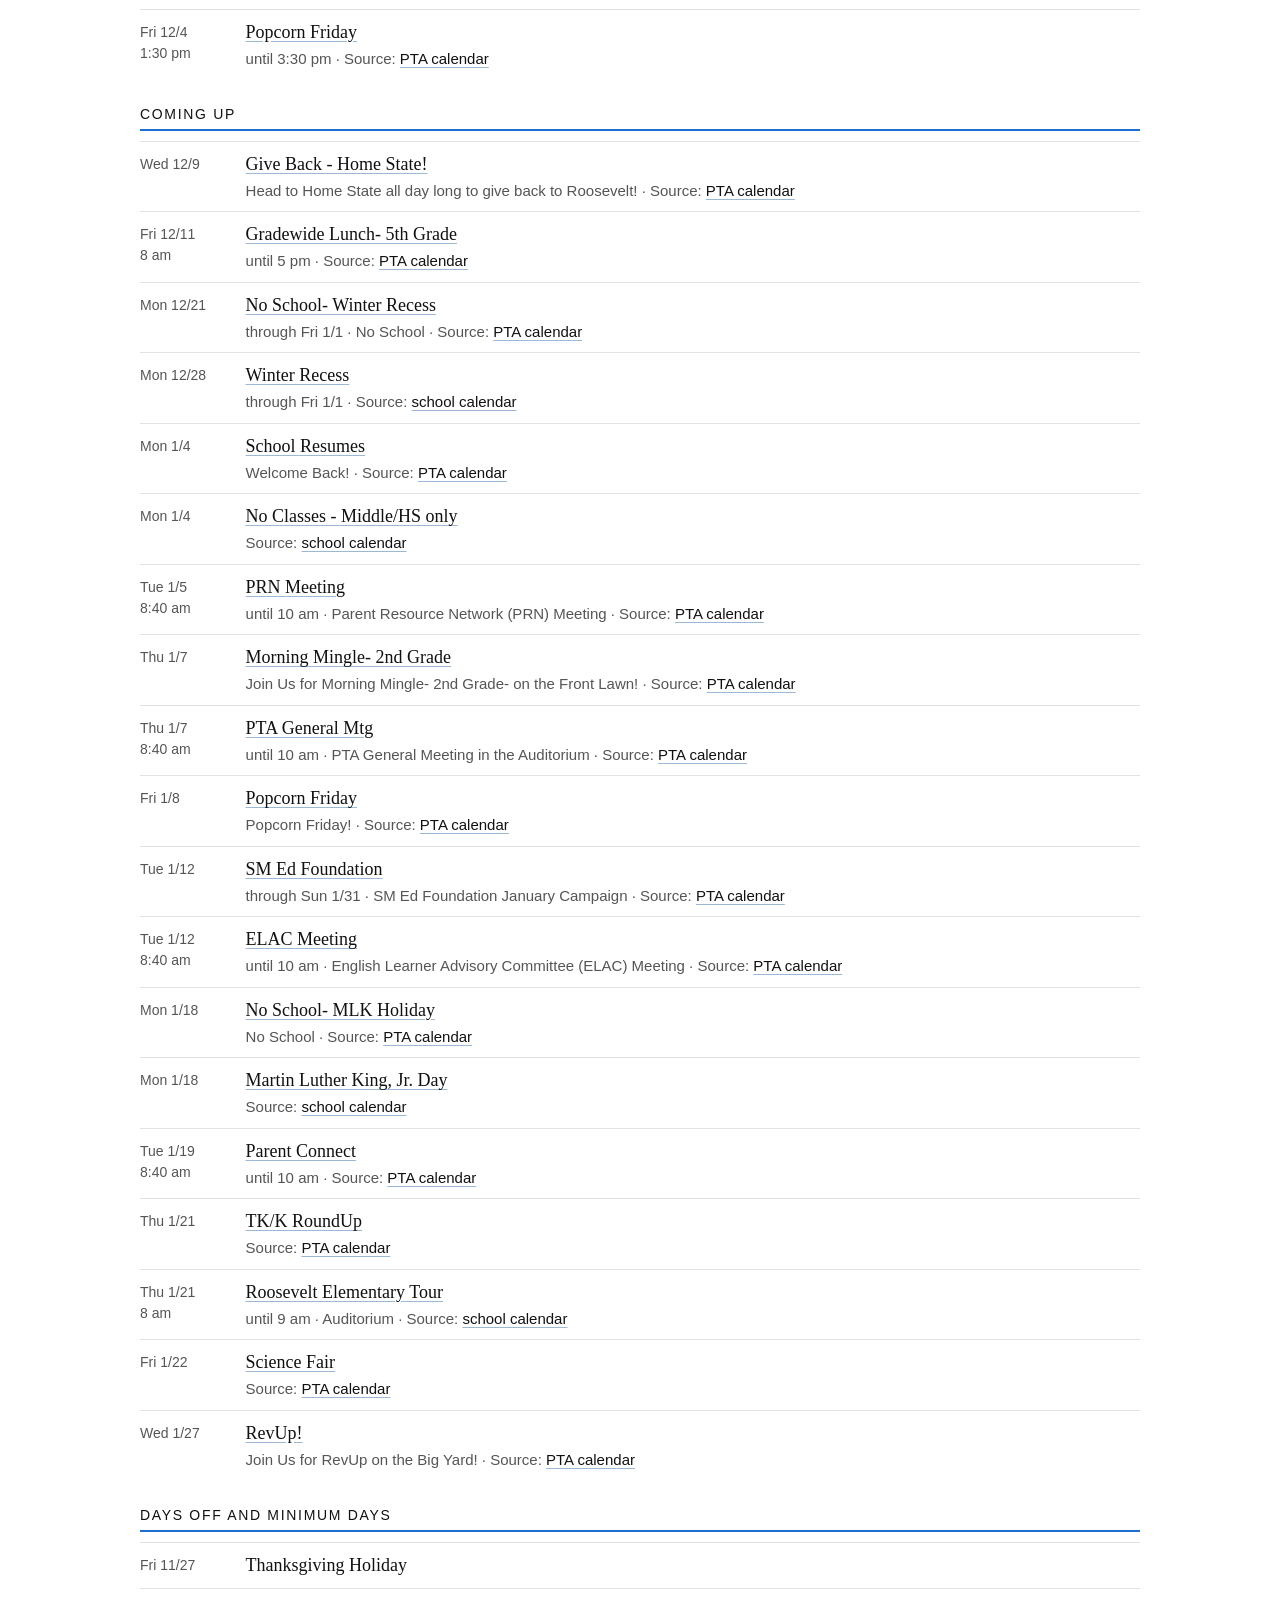
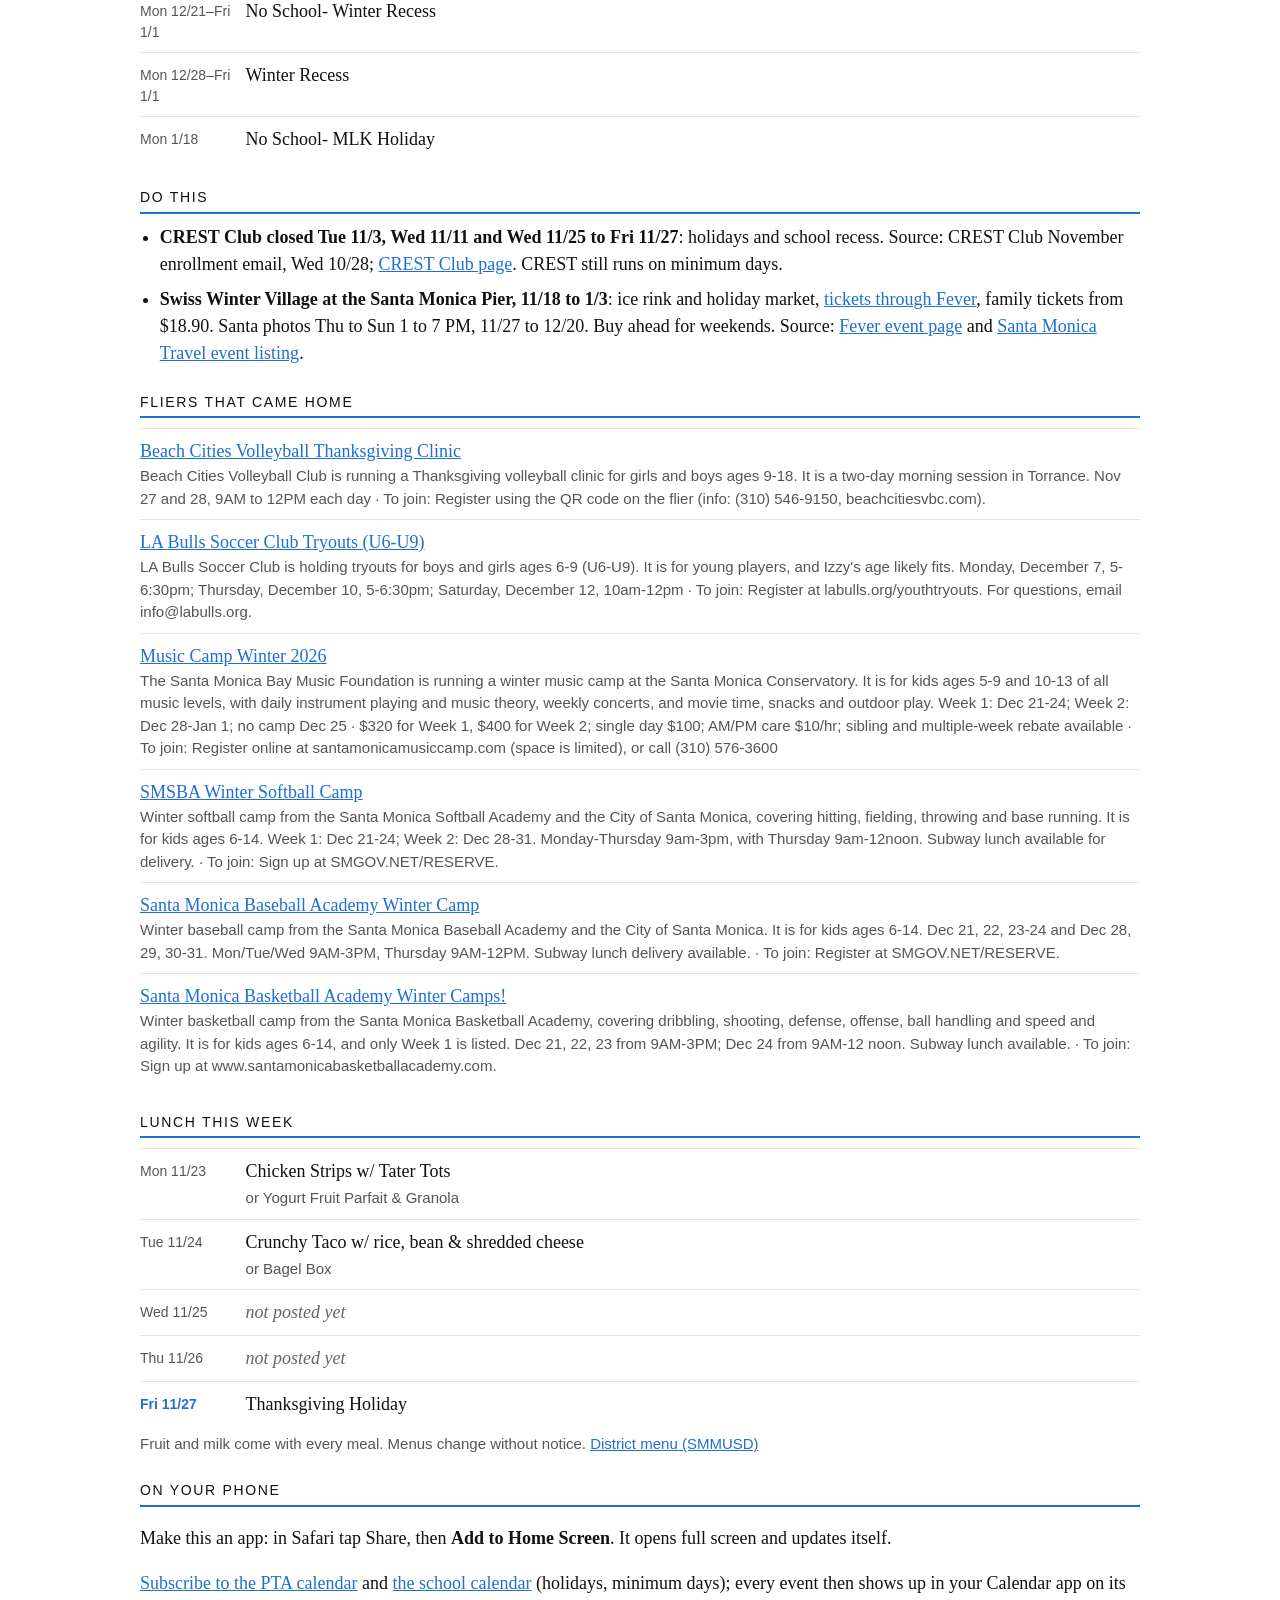
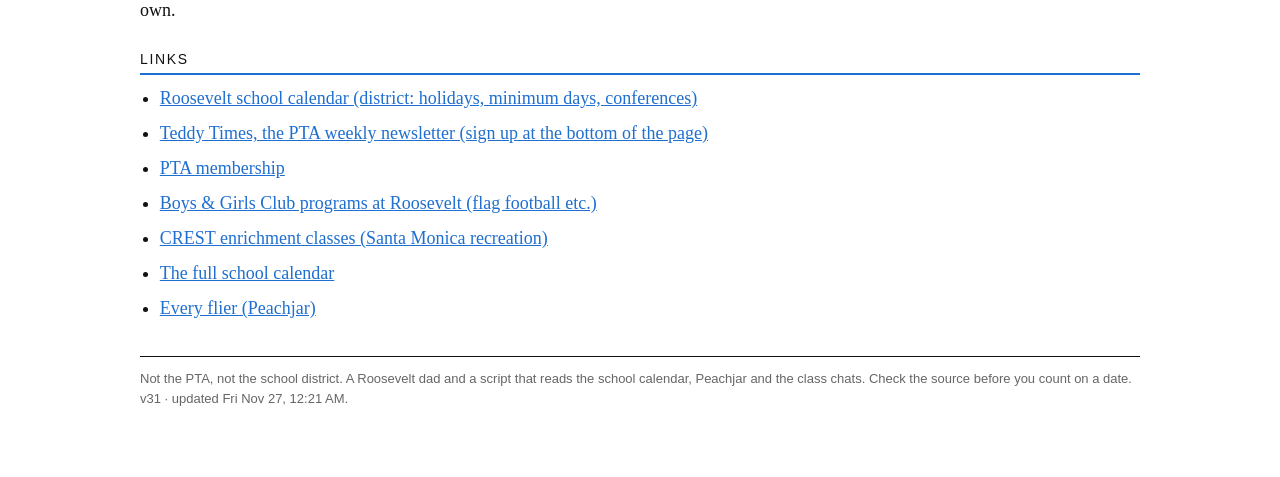
==== commit 6affcd15: "bears: 2026-11-27 00:21" ====
--- a/bears/index.html
+++ b/bears/index.html
@@ -35,22 +35,21 @@
 </style></head><body><main><div id="bm-install" class="bm-install" hidden><button class="bm-x" aria-label="Close">&times;</button><img src="app/icon-180.png" alt="" width="40" height="40"><div><b>Make it an app</b><span id="bm-ios">Tap <svg viewBox="0 0 24 24" width="16" height="16" aria-label="Share" style="vertical-align:-3px"><path fill="none" stroke="currentColor" stroke-width="2" d="M12 3v12M7 8l5-5 5 5M5 12v8h14v-8"/></svg> Share below, then <b>Add to Home Screen</b>.</span><span id="bm-and" hidden><button id="bm-add" class="bm-add">Install app</button></span></div></div>
 <script>(function(){var b=document.getElementById("bm-install");if(!b)return;var sa=window.navigator.standalone||matchMedia("(display-mode: standalone)").matches;try{if(sa||localStorage.getItem("bmInstallHide"))return}catch(e){if(sa)return}var ios=/iphone|ipad|ipod/i.test(navigator.userAgent);var dp=null;function hide(){b.hidden=true;try{localStorage.setItem("bmInstallHide","1")}catch(e){}}b.querySelector(".bm-x").onclick=hide;if(ios){b.hidden=false}window.addEventListener("beforeinstallprompt",function(e){e.preventDefault();dp=e;document.getElementById("bm-ios").hidden=true;document.getElementById("bm-and").hidden=false;b.hidden=false});document.getElementById("bm-add").onclick=function(){if(dp){dp.prompt();dp.userChoice.then(function(){hide()})}};window.addEventListener("appinstalled",hide)})();</script>
 
-<div class="top"><div class="mast"><img src="app/roosevelt-bear.png" alt="Roosevelt bear"><div><p class="kicker">Roosevelt Elementary · 3rd grade</p><h1>The <b>Bear</b> Minimum</h1><p class="dek">The bare minimum you need to know.</p><p class="watch">Monitoring every 30 minutes: <a href="https://rooseveltpta.org/calendar/" target="_blank" rel="noopener">PTA calendar</a> · <a href="https://roosevelt.smmusd.org/all-events" target="_blank" rel="noopener">School calendar</a> · <a href="https://app.peachjar.com/flyers/all/schools/56581" target="_blank" rel="noopener">Peachjar fliers</a> · <a href="https://rooseveltpta.org/author/ptacalendar/" target="_blank" rel="noopener">PTA posts</a> · <a href="https://padlet.com/brandyking/berger-king-combo-2026-27-s0235m573d7di6a8bkft" target="_blank" rel="noopener">BK class Padlet</a> · <a href="https://www.smmusd.org/departments/food-nutrition-services/elem-breakfast-lunch-menu" target="_blank" rel="noopener">Lunch menu</a></p></div><img class="cls" src="app/bkc.svg" alt="Berger-King Combo class logo"></div><div class="cal wk"><div class="calh">Nov 22 to Dec 5</div><div class="calg"><div class="dow">S</div><div class="dow">M</div><div class="dow">T</div><div class="dow">W</div><div class="dow">T</div><div class="dow">F</div><div class="dow">S</div><div class="dy past">22</div><div class="dy past">23</div><div class="dy past">24</div><div class="dy past">25<i class="b"></i></div><div class="dy today"><a href="#d-2026-11-25">26</a><i class="b"></i></div><div class="dy"><a href="#d-2026-11-25">27</a><i class="r"></i></div><div class="dy">28</div><div class="dy">29</div><div class="dy">30</div><div class="dy"><a href="#d-2026-12-01">1</a><i class="b"></i></div><div class="dy"><a href="#d-2026-12-01">2</a><i class="b"></i></div><div class="dy"><a href="#d-2026-12-01">3</a><i class="b"></i></div><div class="dy"><a href="#d-2026-12-01">4</a><i class="b"></i></div><div class="dy"><a href="#d-2026-12-01">5</a><i class="b"></i></div></div></div><details class="months" id="months"><summary>Full calendar</summary><div class="mgrid"><div class="cal"><div class="calh">November 2026</div><div class="calg"><div class="dow">S</div><div class="dow">M</div><div class="dow">T</div><div class="dow">W</div><div class="dow">T</div><div class="dow">F</div><div class="dow">S</div><div class="dy">1</div><div class="dy">2</div><div class="dy">3</div><div class="dy">4</div><div class="dy">5</div><div class="dy">6</div><div class="dy">7</div><div class="dy">8</div><div class="dy">9</div><div class="dy">10</div><div class="dy">11</div><div class="dy">12</div><div class="dy">13</div><div class="dy">14</div><div class="dy">15</div><div class="dy">16</div><div class="dy">17</div><div class="dy">18</div><div class="dy">19</div><div class="dy">20</div><div class="dy">21</div><div class="dy">22</div><div class="dy">23</div><div class="dy">24</div><div class="dy">25<i class="b"></i></div><div class="dy today"><a href="#d-2026-11-25">26</a><i class="b"></i></div><div class="dy"><a href="#d-2026-11-25">27</a><i class="r"></i></div><div class="dy">28</div><div class="dy">29</div><div class="dy">30</div></div></div><div class="cal"><div class="calh">December 2026</div><div class="calg"><div class="dow">S</div><div class="dow">M</div><div class="dow">T</div><div class="dow">W</div><div class="dow">T</div><div class="dow">F</div><div class="dow">S</div><div class="dy pad"></div><div class="dy pad"></div><div class="dy"><a href="#d-2026-12-01">1</a><i class="b"></i></div><div class="dy"><a href="#d-2026-12-01">2</a><i class="b"></i></div><div class="dy"><a href="#d-2026-12-01">3</a><i class="b"></i></div><div class="dy"><a href="#d-2026-12-01">4</a><i class="b"></i></div><div class="dy"><a href="#d-2026-12-01">5</a><i class="b"></i></div><div class="dy"><a href="#d-2026-12-01">6</a><i class="b"></i></div><div class="dy"><a href="#d-2026-12-01">7</a><i class="b"></i></div><div class="dy"><a href="#d-2026-12-01">8</a><i class="b"></i></div><div class="dy"><a href="#d-2026-12-01">9</a><i class="b"></i></div><div class="dy"><a href="#d-2026-12-01">10</a><i class="b"></i></div><div class="dy"><a href="#d-2026-12-01">11</a><i class="b"></i></div><div class="dy">12</div><div class="dy">13</div><div class="dy">14</div><div class="dy">15</div><div class="dy">16</div><div class="dy">17</div><div class="dy">18</div><div class="dy">19</div><div class="dy">20</div><div class="dy"><a href="#d-2026-12-21">21</a><i class="r"></i></div><div class="dy"><a href="#d-2026-12-21">22</a><i class="r"></i></div><div class="dy"><a href="#d-2026-12-21">23</a><i class="r"></i></div><div class="dy"><a href="#d-2026-12-21">24</a><i class="r"></i></div><div class="dy"><a href="#d-2026-12-21">25</a><i class="r"></i></div><div class="dy"><a href="#d-2026-12-21">26</a><i class="r"></i></div><div class="dy"><a href="#d-2026-12-21">27</a><i class="r"></i></div><div class="dy"><a href="#d-2026-12-21">28</a><i class="r"></i></div><div class="dy"><a href="#d-2026-12-21">29</a><i class="r"></i></div><div class="dy"><a href="#d-2026-12-21">30</a><i class="r"></i></div><div class="dy"><a href="#d-2026-12-21">31</a><i class="r"></i></div></div></div></div></details><script>try{var mq=matchMedia("(min-width:1000px)"),mo=document.getElementById("months");function wd(){if(mq.matches)mo.open=true}wd();(mq.addEventListener?mq.addEventListener("change",wd):mq.addListener(wd))}catch(e){}</script></div>
-<div class="wxc wx-cloudy" id="wxc"><div class="wxl"><div class="wxd">Thursday, November 26</div><div class="wxt" id="wxt">78°</div></div><div class="wxr"><div class="wxi" id="wxi"><svg viewBox="0 0 64 64"><path d="M38 20a10 10 0 0 1 18 6 8 8 0 0 1-2 15" fill="none" stroke="#fff" stroke-width="4"/><path d="M14 52h26a10 10 0 0 0 0-20 13 13 0 0 0-25 3 9 9 0 0 0-1 17z" fill="#fff"/></svg></div><div class="wxn" id="wxn">Cloudy</div></div><div class="wxs" id="wxs">H <b>78°</b><i></i>L <b>56°</b><br>Chance of rain <b>0%</b><i></i><b>0 in</b></div></div>
-<h2>Lunch today</h2><p class="empty">The district has not posted this menu yet.</p><p class="lnk"><a href="#lunch-week">This week&#39;s menu</a> · <a href="https://www.smmusd.org/departments/food-nutrition-services/elem-breakfast-lunch-menu" target="_blank" rel="noopener">District menu (SMMUSD)</a></p>
+<div class="top"><div class="mast"><img src="app/roosevelt-bear.png" alt="Roosevelt bear"><div><p class="kicker">Roosevelt Elementary · 3rd grade</p><h1>The <b>Bear</b> Minimum</h1><p class="dek">The bare minimum you need to know.</p><p class="watch">Monitoring every 30 minutes: <a href="https://rooseveltpta.org/calendar/" target="_blank" rel="noopener">PTA calendar</a> · <a href="https://roosevelt.smmusd.org/all-events" target="_blank" rel="noopener">School calendar</a> · <a href="https://app.peachjar.com/flyers/all/schools/56581" target="_blank" rel="noopener">Peachjar fliers</a> · <a href="https://rooseveltpta.org/author/ptacalendar/" target="_blank" rel="noopener">PTA posts</a> · <a href="https://padlet.com/brandyking/berger-king-combo-2026-27-s0235m573d7di6a8bkft" target="_blank" rel="noopener">BK class Padlet</a> · <a href="https://www.smmusd.org/departments/food-nutrition-services/elem-breakfast-lunch-menu" target="_blank" rel="noopener">Lunch menu</a></p></div><img class="cls" src="app/bkc.svg" alt="Berger-King Combo class logo"></div><div class="cal wk"><div class="calh">Nov 22 to Dec 5</div><div class="calg"><div class="dow">S</div><div class="dow">M</div><div class="dow">T</div><div class="dow">W</div><div class="dow">T</div><div class="dow">F</div><div class="dow">S</div><div class="dy past">22</div><div class="dy past">23</div><div class="dy past">24</div><div class="dy past">25<i class="b"></i></div><div class="dy past">26<i class="b"></i></div><div class="dy today"><a href="#d-2026-11-25">27</a><i class="r"></i></div><div class="dy">28</div><div class="dy">29</div><div class="dy">30</div><div class="dy"><a href="#d-2026-12-01">1</a><i class="b"></i></div><div class="dy"><a href="#d-2026-12-01">2</a><i class="b"></i></div><div class="dy"><a href="#d-2026-12-01">3</a><i class="b"></i></div><div class="dy"><a href="#d-2026-12-01">4</a><i class="b"></i></div><div class="dy"><a href="#d-2026-12-01">5</a><i class="b"></i></div></div></div><details class="months" id="months"><summary>Full calendar</summary><div class="mgrid"><div class="cal"><div class="calh">November 2026</div><div class="calg"><div class="dow">S</div><div class="dow">M</div><div class="dow">T</div><div class="dow">W</div><div class="dow">T</div><div class="dow">F</div><div class="dow">S</div><div class="dy">1</div><div class="dy">2</div><div class="dy">3</div><div class="dy">4</div><div class="dy">5</div><div class="dy">6</div><div class="dy">7</div><div class="dy">8</div><div class="dy">9</div><div class="dy">10</div><div class="dy">11</div><div class="dy">12</div><div class="dy">13</div><div class="dy">14</div><div class="dy">15</div><div class="dy">16</div><div class="dy">17</div><div class="dy">18</div><div class="dy">19</div><div class="dy">20</div><div class="dy">21</div><div class="dy">22</div><div class="dy">23</div><div class="dy">24</div><div class="dy">25<i class="b"></i></div><div class="dy">26<i class="b"></i></div><div class="dy today"><a href="#d-2026-11-25">27</a><i class="r"></i></div><div class="dy">28</div><div class="dy">29</div><div class="dy">30</div></div></div><div class="cal"><div class="calh">December 2026</div><div class="calg"><div class="dow">S</div><div class="dow">M</div><div class="dow">T</div><div class="dow">W</div><div class="dow">T</div><div class="dow">F</div><div class="dow">S</div><div class="dy pad"></div><div class="dy pad"></div><div class="dy"><a href="#d-2026-12-01">1</a><i class="b"></i></div><div class="dy"><a href="#d-2026-12-01">2</a><i class="b"></i></div><div class="dy"><a href="#d-2026-12-01">3</a><i class="b"></i></div><div class="dy"><a href="#d-2026-12-01">4</a><i class="b"></i></div><div class="dy"><a href="#d-2026-12-01">5</a><i class="b"></i></div><div class="dy"><a href="#d-2026-12-01">6</a><i class="b"></i></div><div class="dy"><a href="#d-2026-12-01">7</a><i class="b"></i></div><div class="dy"><a href="#d-2026-12-01">8</a><i class="b"></i></div><div class="dy"><a href="#d-2026-12-01">9</a><i class="b"></i></div><div class="dy"><a href="#d-2026-12-01">10</a><i class="b"></i></div><div class="dy"><a href="#d-2026-12-01">11</a><i class="b"></i></div><div class="dy">12</div><div class="dy">13</div><div class="dy">14</div><div class="dy">15</div><div class="dy">16</div><div class="dy">17</div><div class="dy">18</div><div class="dy">19</div><div class="dy">20</div><div class="dy"><a href="#d-2026-12-21">21</a><i class="r"></i></div><div class="dy"><a href="#d-2026-12-21">22</a><i class="r"></i></div><div class="dy"><a href="#d-2026-12-21">23</a><i class="r"></i></div><div class="dy"><a href="#d-2026-12-21">24</a><i class="r"></i></div><div class="dy"><a href="#d-2026-12-21">25</a><i class="r"></i></div><div class="dy"><a href="#d-2026-12-21">26</a><i class="r"></i></div><div class="dy"><a href="#d-2026-12-21">27</a><i class="r"></i></div><div class="dy"><a href="#d-2026-12-21">28</a><i class="r"></i></div><div class="dy"><a href="#d-2026-12-21">29</a><i class="r"></i></div><div class="dy"><a href="#d-2026-12-21">30</a><i class="r"></i></div><div class="dy"><a href="#d-2026-12-21">31</a><i class="r"></i></div></div></div></div></details><script>try{var mq=matchMedia("(min-width:1000px)"),mo=document.getElementById("months");function wd(){if(mq.matches)mo.open=true}wd();(mq.addEventListener?mq.addEventListener("change",wd):mq.addListener(wd))}catch(e){}</script></div>
+<div class="wxc wx-cloudy" id="wxc"><div class="wxl"><div class="wxd">Friday, November 27</div><div class="wxt" id="wxt">82°</div></div><div class="wxr"><div class="wxi" id="wxi"><svg viewBox="0 0 64 64"><path d="M38 20a10 10 0 0 1 18 6 8 8 0 0 1-2 15" fill="none" stroke="#fff" stroke-width="4"/><path d="M14 52h26a10 10 0 0 0 0-20 13 13 0 0 0-25 3 9 9 0 0 0-1 17z" fill="#fff"/></svg></div><div class="wxn" id="wxn">Cloudy</div></div><div class="wxs" id="wxs">H <b>82°</b><i></i>L <b>58°</b><br>Chance of rain <b>0%</b><i></i><b>0 in</b></div></div>
+<h2>Lunch Monday, November 30</h2><p class="lunch"><b>Grilled Teriyaki Chicken w/ Broccoli &amp; Brown Rice</b><span class="t">Or Yogurt Fruit Parfait &amp; Granola. Fruit and milk with every meal; free for every student.</span></p><p class="lnk"><a href="#lunch-week">This week&#39;s menu</a> · <a href="https://www.smmusd.org/departments/food-nutrition-services/elem-breakfast-lunch-menu" target="_blank" rel="noopener">District menu (SMMUSD)</a></p>
 <h2>BK update</h2><ul><li><b>Drop-off valet</b>: parent volunteers run the car line at the Lincoln and Upper 9th gates; <a href="https://www.signupgenius.com/go/9040C48AAA922AAFB6-65885217-20262027" target="_blank" rel="noopener">sign up by 10/30</a>. Class weeks: Wechselberger 3/15 to 3/19, King 4/5 to 4/9. Source: PTA email (news@rooseveltpta.org), Sat 10/17.</li><li><b>Homework</b>: folders go home Mon to Thu and come back daily; initial the assignment page every day. Math homework this month is writing to explain reasoning in full sentences; ask your kid why they picked a strategy, not just what they did. Two 3rd-grade math vocabulary glossaries are now on the class Padlet for homework help. Clever apps: Savvas SuccessMaker (math), Lexia (reading), Typing Club; kids work them alone. Source: class newsletter email, Sun 10/25.</li><li><b>BK Combo t-shirt on Wednesdays and every RevUp</b>: wear it for team spirit. Source: room reps&#x27; class welcome email, Wed 9/9.</li><li><b>Share a family tradition</b>: the class invites parents to bring a story, recipe or song (Día de los Muertos or any tradition); email the homeroom teacher to pick a time. Source: class newsletter email, Sun 10/25.</li><li><b>Class fund</b> (voluntary; pays for parties, teacher gifts, supplies): <a href="https://venmo.com/u/Kira-Mollis" target="_blank" rel="noopener">Venmo @Kira-Mollis</a>, memo &quot;BK Combo&quot; plus your student&#x27;s name. Source: room reps&#x27; class welcome email, Wed 9/9.</li><li><b>Class links</b>: <a href="https://chat.whatsapp.com/Gpr32M11hWV9U1TKsVVcvQ" target="_blank" rel="noopener">Berger-King WhatsApp</a> · <a href="https://chat.whatsapp.com/CXIDBZAPMNX3wpS2Sf7ZlG" target="_blank" rel="noopener">3rd Grade WhatsApp</a> Source: room reps&#x27; class welcome email, Wed 9/9.</li></ul>
 <h2>This week</h2>
 <div class="ev" id="d-2026-11-25"><div class="when">Wed 11/25</div><div class="what"><a href="https://rooseveltpta.org/event/no-school-thanksgiving-holiday/" target="_blank" rel="noopener">No School- Thanksgiving Holiday</a><div class="t">through Fri 11/27 · No School · Source: <a href="https://rooseveltpta.org/calendar/" target="_blank" rel="noopener">PTA calendar</a></div></div></div>
-<div class="ev" id="d-2026-11-26"><div class="when">Thu 11/26</div><div class="what"><a href="https://roosevelt.smmusd.org/all-events" target="_blank" rel="noopener">Thanksgiving Day</a><div class="t">Source: <a href="https://roosevelt.smmusd.org/all-events" target="_blank" rel="noopener">school calendar</a></div></div></div>
 <div class="ev" id="d-2026-11-27"><div class="when">Fri 11/27</div><div class="what"><a href="https://roosevelt.smmusd.org/all-events" target="_blank" rel="noopener">Thanksgiving Holiday</a><div class="t">Source: <a href="https://roosevelt.smmusd.org/all-events" target="_blank" rel="noopener">school calendar</a></div></div></div>
 <div class="ev" id="d-2026-12-01"><div class="when">Tue 12/1</div><div class="what"><a href="https://rooseveltpta.org/event/sm-ed-foundation-giving-tuesday/" target="_blank" rel="noopener">SM Ed Foundation- Giving Tuesday</a><div class="t">Source: <a href="https://rooseveltpta.org/calendar/" target="_blank" rel="noopener">PTA calendar</a></div></div></div>
 <div class="ev"><div class="when">Tue 12/1</div><div class="what"><a href="https://rooseveltpta.org/event/toy-drive/" target="_blank" rel="noopener">Toy Drive</a><div class="t">through Fri 12/11 · Source: <a href="https://rooseveltpta.org/calendar/" target="_blank" rel="noopener">PTA calendar</a></div></div></div>
 <div class="ev"><div class="when">Tue 12/1<br>8:40 am</div><div class="what"><a href="https://rooseveltpta.org/event/prn-meeting-3/" target="_blank" rel="noopener">PRN Meeting</a><div class="t">until 10 am · Parent Resource Network(PRN) Meeting · Source: <a href="https://rooseveltpta.org/calendar/" target="_blank" rel="noopener">PTA calendar</a></div></div></div>
 <div class="ev" id="d-2026-12-03"><div class="when">Thu 12/3</div><div class="what"><a href="https://rooseveltpta.org/event/morning-mingle-3rd-grade-2/" target="_blank" rel="noopener">Morning Mingle- 3rd Grade</a><div class="t">Join Us for Morning Mingle – 3rd Grade- on the Front Lawn! · Source: <a href="https://rooseveltpta.org/calendar/" target="_blank" rel="noopener">PTA calendar</a></div></div></div>
 <div class="ev"><div class="when">Thu 12/3<br>8:40 am</div><div class="what"><a href="https://rooseveltpta.org/event/pta-general-mtg-14/" target="_blank" rel="noopener">PTA General MTG</a><div class="t">until 10 am · PTA General Meeting in the Auditorium · Source: <a href="https://rooseveltpta.org/calendar/" target="_blank" rel="noopener">PTA calendar</a></div></div></div>
-<h2>Coming up</h2>
 <div class="ev" id="d-2026-12-04"><div class="when">Fri 12/4</div><div class="what"><a href="https://rooseveltpta.org/event/gradewide-lunch-4th-grade-3-2/" target="_blank" rel="noopener">Gradewide Lunch- 4th Grade</a><div class="t">Gradewide Lunch- 5th Grade- on the Big Yard · Source: <a href="https://rooseveltpta.org/calendar/" target="_blank" rel="noopener">PTA calendar</a></div></div></div>
 <div class="ev"><div class="when">Fri 12/4<br>1:30 pm</div><div class="what"><a href="https://rooseveltpta.org/event/popcorn-friday-38/" target="_blank" rel="noopener">Popcorn Friday</a><div class="t">until 3:30 pm · Source: <a href="https://rooseveltpta.org/calendar/" target="_blank" rel="noopener">PTA calendar</a></div></div></div>
+<h2>Coming up</h2>
 <div class="ev" id="d-2026-12-09"><div class="when">Wed 12/9</div><div class="what"><a href="https://rooseveltpta.org/event/give-back-home-state/" target="_blank" rel="noopener">Give Back - Home State!</a><div class="t">Head to Home State all day long to give back to Roosevelt! · Source: <a href="https://rooseveltpta.org/calendar/" target="_blank" rel="noopener">PTA calendar</a></div></div></div>
 <div class="ev" id="d-2026-12-11"><div class="when">Fri 12/11<br>8 am</div><div class="what"><a href="https://rooseveltpta.org/event/gradewide-lunch-5th-grade-3/" target="_blank" rel="noopener">Gradewide Lunch- 5th Grade</a><div class="t">until 5 pm · Source: <a href="https://rooseveltpta.org/calendar/" target="_blank" rel="noopener">PTA calendar</a></div></div></div>
 <div class="ev" id="d-2026-12-21"><div class="when">Mon 12/21</div><div class="what"><a href="https://rooseveltpta.org/event/no-school-winter-recess/" target="_blank" rel="noopener">No School- Winter Recess</a><div class="t">through Fri 1/1 · No School · Source: <a href="https://rooseveltpta.org/calendar/" target="_blank" rel="noopener">PTA calendar</a></div></div></div>
@@ -87,10 +86,10 @@
 <div class="ev"><div class="when">Mon 11/23</div><div class="what">Chicken Strips w/ Tater Tots<div class="t">or Yogurt Fruit Parfait &amp; Granola</div></div></div>
 <div class="ev"><div class="when">Tue 11/24</div><div class="what">Crunchy Taco w/ rice, bean &amp; shredded cheese<div class="t">or Bagel Box</div></div></div>
 <div class="ev"><div class="when">Wed 11/25</div><div class="what"><span class="empty">not posted yet</span></div></div>
-<div class="ev today"><div class="when">Thu 11/26</div><div class="what"><span class="empty">not posted yet</span></div></div>
-<div class="ev"><div class="when">Fri 11/27</div><div class="what">Thanksgiving Holiday</div></div>
+<div class="ev"><div class="when">Thu 11/26</div><div class="what"><span class="empty">not posted yet</span></div></div>
+<div class="ev today"><div class="when">Fri 11/27</div><div class="what">Thanksgiving Holiday</div></div>
 <p class="t lnk">Fruit and milk come with every meal. Menus change without notice. <a href="https://www.smmusd.org/departments/food-nutrition-services/elem-breakfast-lunch-menu" target="_blank" rel="noopener">District menu (SMMUSD)</a></p>
 <h2>On your phone</h2><p>Make this an app: in Safari tap Share, then <b>Add to Home Screen</b>. It opens full screen and updates itself.</p><p><a href="webcal://rooseveltpta.org/?post_type=tribe_events&amp;ical=1&amp;eventDisplay=list" target="_blank" rel="noopener">Subscribe to the PTA calendar</a> and <a href="webcal://roosevelt.smmusd.org/fs/calendar-manager/events.ics?calendar_ids=17" target="_blank" rel="noopener">the school calendar</a> (holidays, minimum days); every event then shows up in your Calendar app on its own.</p>
 <h2>Links</h2><ul><li><a href="https://roosevelt.smmusd.org/all-events" target="_blank" rel="noopener">Roosevelt school calendar (district: holidays, minimum days, conferences)</a></li><li><a href="https://rooseveltpta.org/" target="_blank" rel="noopener">Teddy Times, the PTA weekly newsletter (sign up at the bottom of the page)</a></li><li><a href="https://rooseveltpta.org/product/membership/" target="_blank" rel="noopener">PTA membership</a></li><li><a href="https://bgcsantamonica.my.site.com/V3/s/login-home" target="_blank" rel="noopener">Boys &amp; Girls Club programs at Roosevelt (flag football etc.)</a></li><li><a href="https://anc.apm.activecommunities.com/santamonicarecreation/activity/search?onlineSiteId=0&amp;activity_select_param=2&amp;center_ids=20&amp;viewMode=list" target="_blank" rel="noopener">CREST enrichment classes (Santa Monica recreation)</a></li><li><a href="https://rooseveltpta.org/calendar/" target="_blank" rel="noopener">The full school calendar</a></li><li><a href="https://app.peachjar.com/flyers/all/schools/56581" target="_blank" rel="noopener">Every flier (Peachjar)</a></li></ul>
-<p class="foot">Not the PTA, not the school district. A Roosevelt dad and a script that reads the school calendar, Peachjar and the class chats. Check the source before you count on a date. v31 · updated Thu Nov 26, 12:22 AM.</p>
+<p class="foot">Not the PTA, not the school district. A Roosevelt dad and a script that reads the school calendar, Peachjar and the class chats. Check the source before you count on a date. v31 · updated Fri Nov 27, 12:21 AM.</p>
 <script>(function(){var K={"0": "sun", "1": "sun", "2": "pcloud", "3": "cloudy", "45": "fog", "48": "fog", "51": "rain", "53": "rain", "55": "rain", "61": "rain", "63": "rain", "65": "rain", "80": "rain", "81": "rain", "82": "rain", "95": "storm", "96": "storm", "99": "storm"},S={"sun": "<svg viewBox=\"0 0 64 64\"><circle cx=\"32\" cy=\"32\" r=\"12\" fill=\"#fff\"/><g stroke=\"#fff\" stroke-width=\"4\" stroke-linecap=\"round\"><path d=\"M32 6v8M32 50v8M6 32h8M50 32h8M13.6 13.6l5.7 5.7M44.7 44.7l5.7 5.7M13.6 50.4l5.7-5.7M44.7 19.3l5.7-5.7\"/></g></svg>", "night": "<svg viewBox=\"0 0 64 64\"><path d=\"M40 10a22 22 0 1 0 14 34A18 18 0 0 1 40 10z\" fill=\"#fff\"/></svg>", "pcloud": "<svg viewBox=\"0 0 64 64\"><circle cx=\"24\" cy=\"22\" r=\"9\" fill=\"#ffd54a\"/><path d=\"M20 50h28a10 10 0 0 0 0-20 14 14 0 0 0-27 3 9 9 0 0 0-1 17z\" fill=\"#fff\"/></svg>", "cloudy": "<svg viewBox=\"0 0 64 64\"><path d=\"M38 20a10 10 0 0 1 18 6 8 8 0 0 1-2 15\" fill=\"none\" stroke=\"#fff\" stroke-width=\"4\"/><path d=\"M14 52h26a10 10 0 0 0 0-20 13 13 0 0 0-25 3 9 9 0 0 0-1 17z\" fill=\"#fff\"/></svg>", "fog": "<svg viewBox=\"0 0 64 64\"><g stroke=\"#fff\" stroke-width=\"4\" stroke-linecap=\"round\"><path d=\"M10 22h44M6 32h52M12 42h40M18 52h28\"/></g></svg>", "rain": "<svg viewBox=\"0 0 64 64\"><path d=\"M16 38h28a10 10 0 0 0 0-20 13 13 0 0 0-25 3 9 9 0 0 0-3 17z\" fill=\"#fff\"/><g stroke=\"#9fd3ff\" stroke-width=\"4\" stroke-linecap=\"round\"><path d=\"M22 46l-3 8M32 46l-3 8M42 46l-3 8\"/></g></svg>", "storm": "<svg viewBox=\"0 0 64 64\"><path d=\"M16 36h28a10 10 0 0 0 0-20 13 13 0 0 0-25 3 9 9 0 0 0-3 17z\" fill=\"#fff\"/><path d=\"M33 38l-8 12h7l-3 10 11-15h-7l4-7z\" fill=\"#ffd54a\"/></svg>"},N={"0": "Sunny", "1": "Mostly sunny", "2": "Partly cloudy", "3": "Cloudy", "45": "Fog", "48": "Fog", "51": "Drizzle", "53": "Drizzle", "55": "Drizzle", "61": "Light rain", "63": "Rain", "65": "Heavy rain", "80": "Showers", "81": "Showers", "82": "Heavy showers", "95": "Thunderstorms"};fetch("https://api.open-meteo.com/v1/forecast?latitude=34.0195&longitude=-118.4912&current=temperature_2m,apparent_temperature,weather_code,is_day&daily=weather_code,temperature_2m_max,temperature_2m_min,precipitation_probability_max,precipitation_sum,sunrise,sunset&temperature_unit=fahrenheit&precipitation_unit=inch&timezone=America/Los_Angeles&forecast_days=1").then(function(r){return r.json()}).then(function(d){var c=d.current,y=d.daily,k=K[c.weather_code]||'cloudy';if(k==='sun'&&!c.is_day)k='night';var e=document.getElementById('wxc');if(!e)return;var t=Date.now(),sr=Date.parse(y.sunrise[0]),ss=Date.parse(y.sunset[0]),m=45*60000,x='';if(Math.abs(t-sr)<m||Math.abs(t-ss)<m)x=' wx-dusk';else if(!c.is_day&&k!=='night')x=' wx-n';e.className='wxc wx-'+k+x;document.getElementById('wxt').textContent=Math.round(c.temperature_2m)+'°';document.getElementById('wxi').innerHTML=S[k];document.getElementById('wxn').textContent=N[c.weather_code]||'';document.getElementById('wxs').innerHTML='Feels like <b>'+Math.round(c.apparent_temperature)+'°</b><i></i>H <b>'+Math.round(y.temperature_2m_max[0])+'°</b><i></i>L <b>'+Math.round(y.temperature_2m_min[0])+'°</b><br>Chance of rain <b>'+(y.precipitation_probability_max[0]||0)+'%</b><i></i><b>'+(+(y.precipitation_sum[0]||0).toFixed(2))+' in</b>'}).catch(function(){})})();</script></main></body></html>
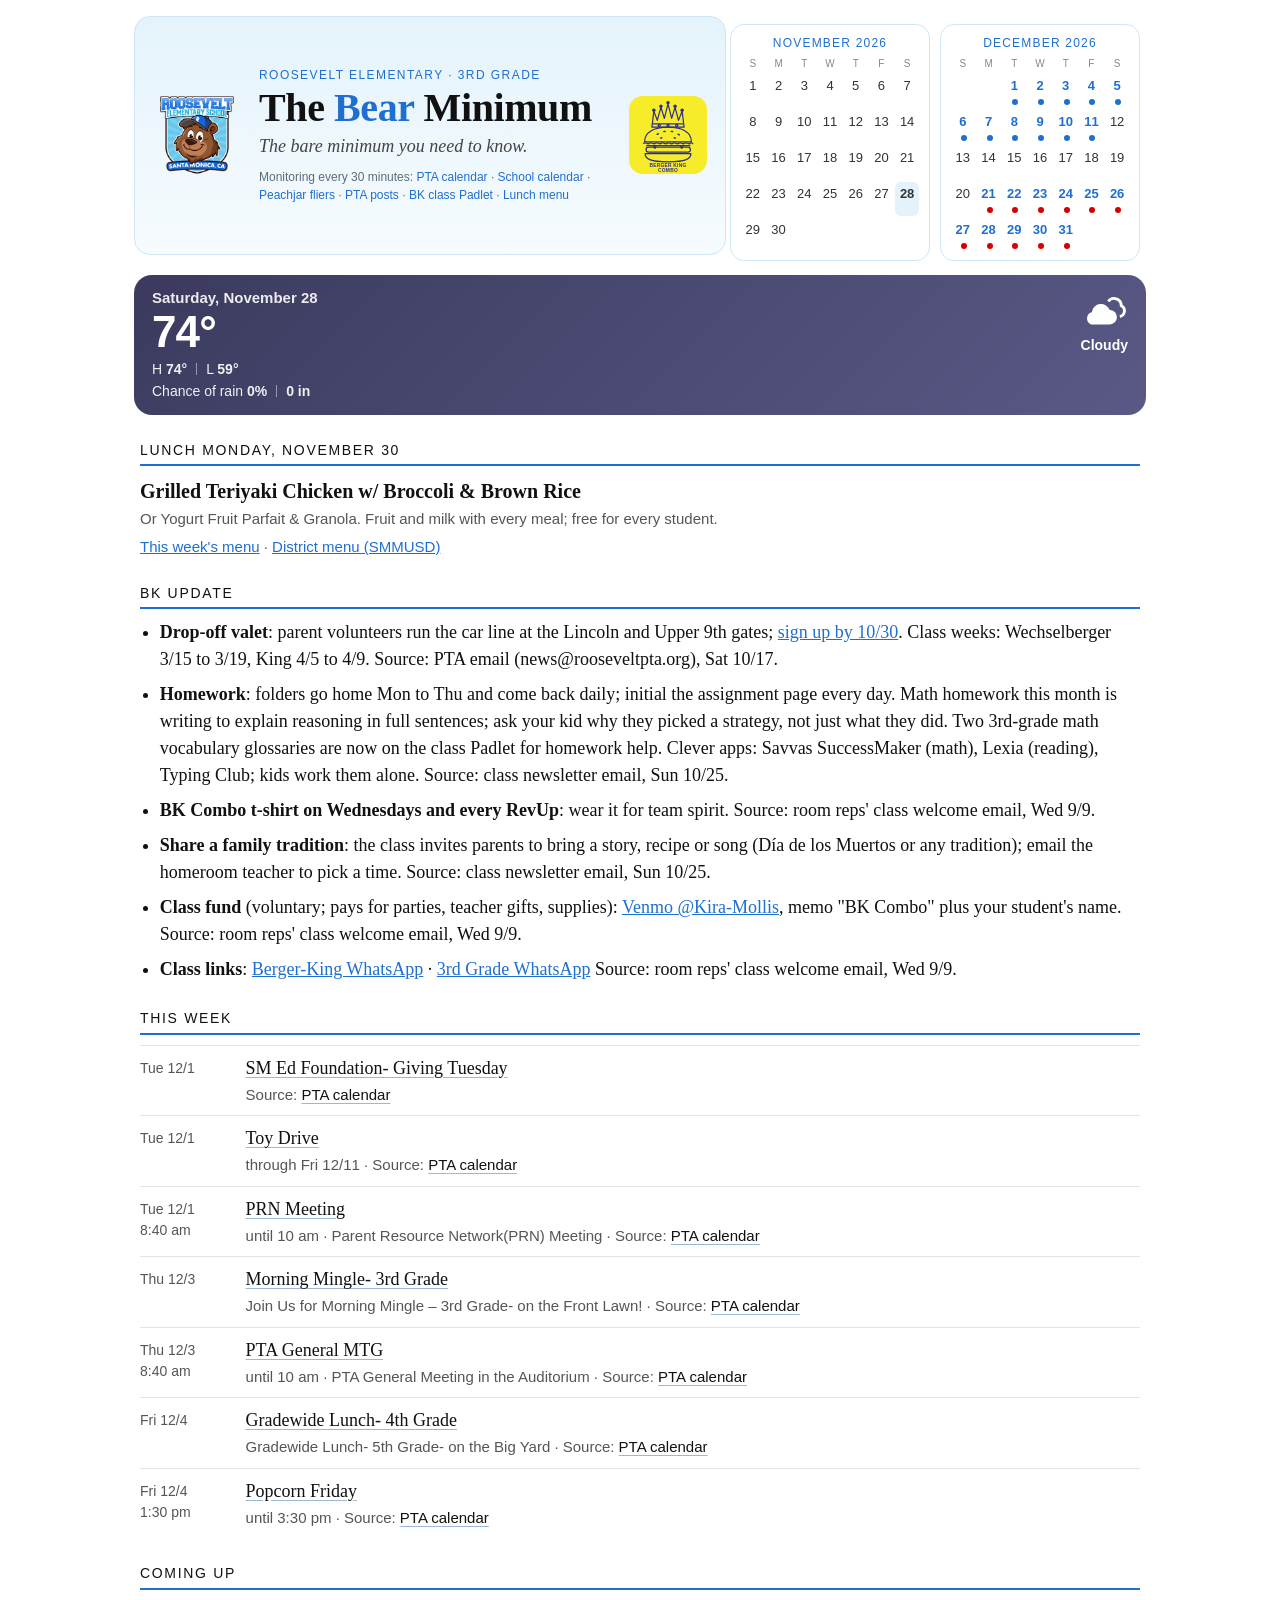
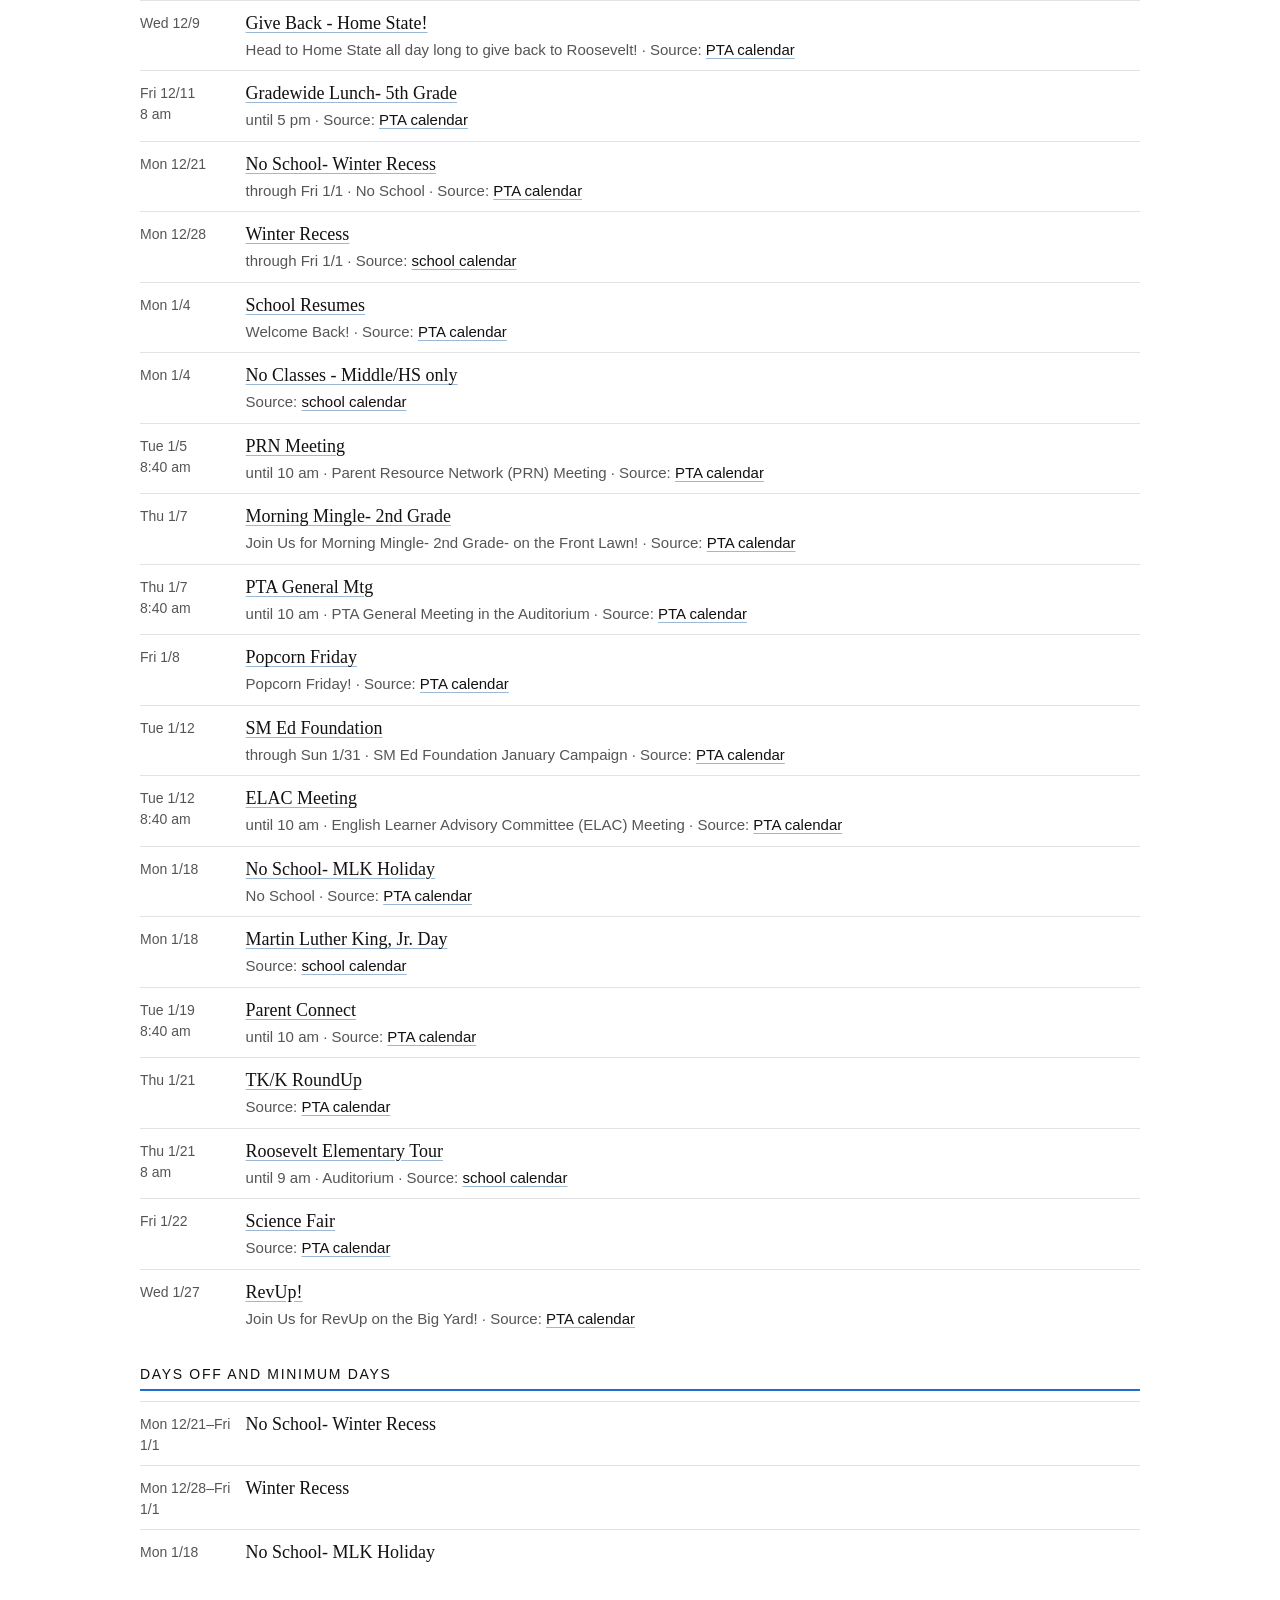
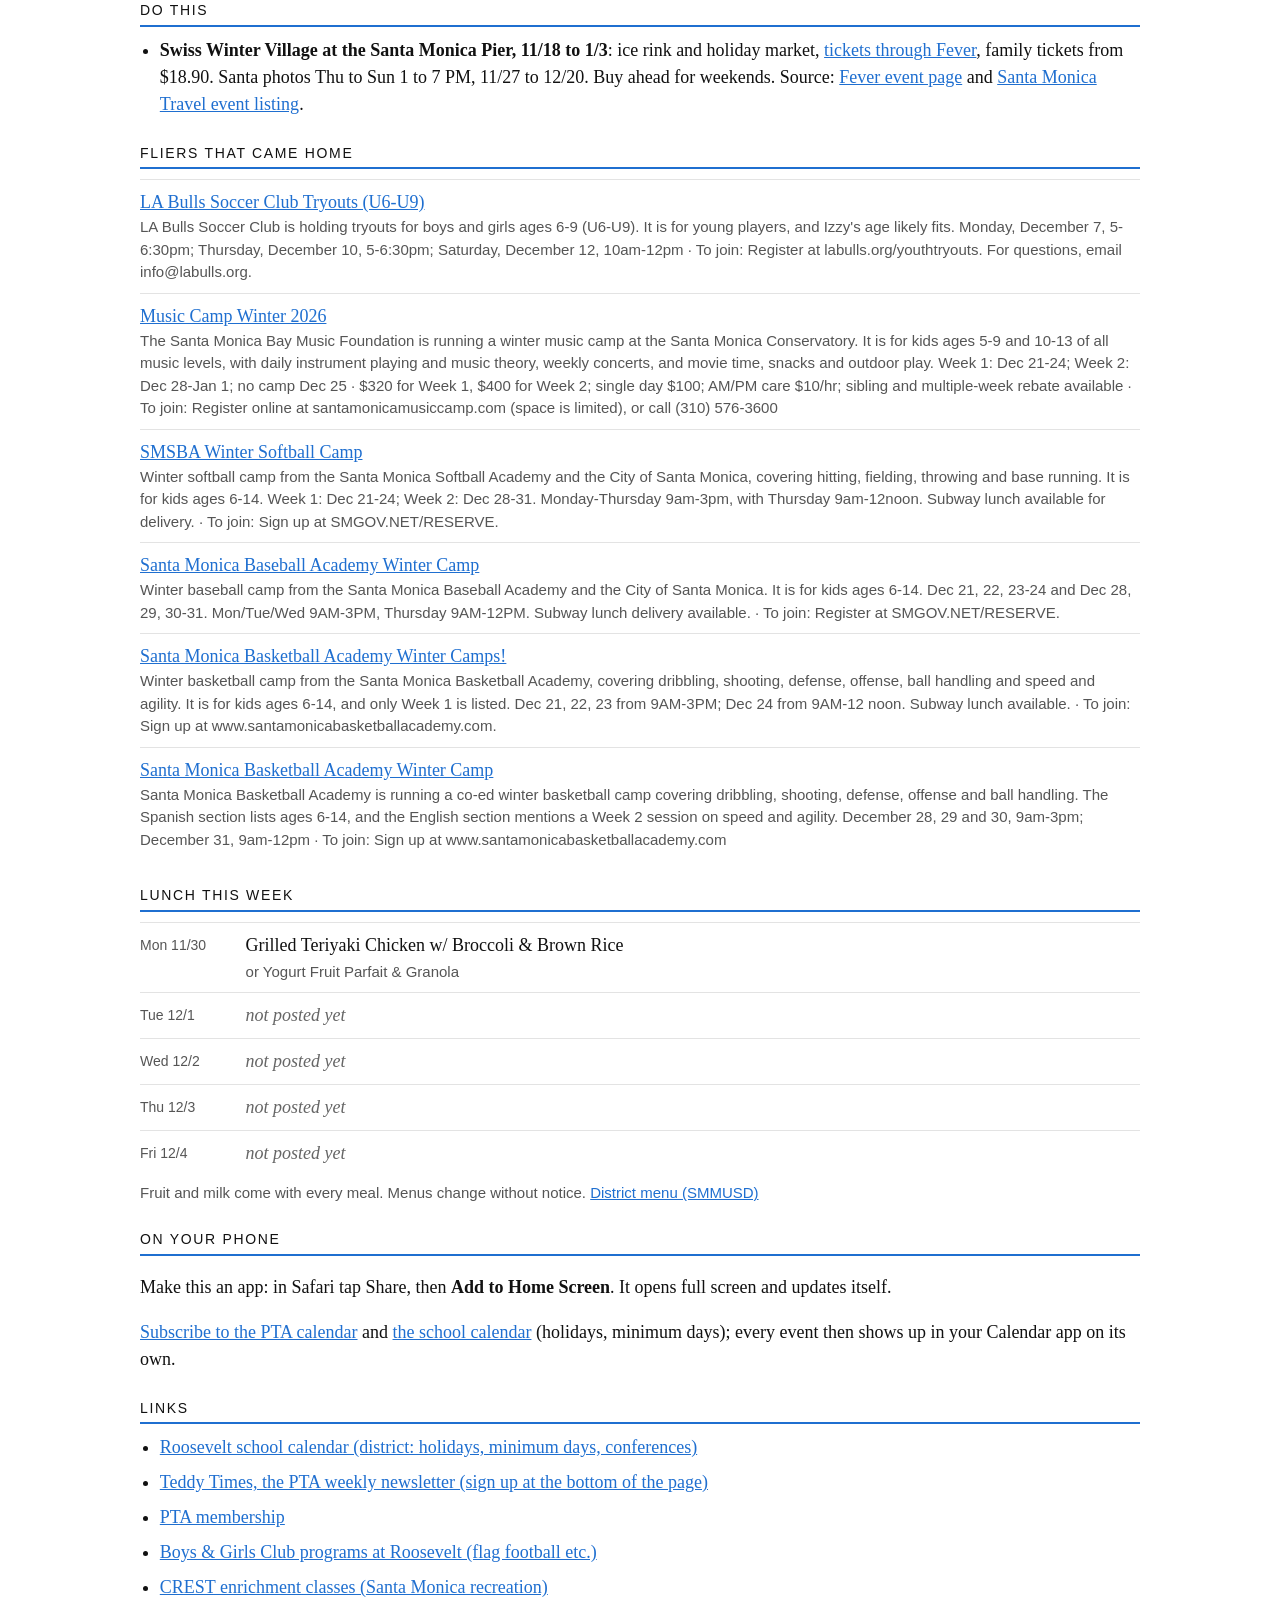
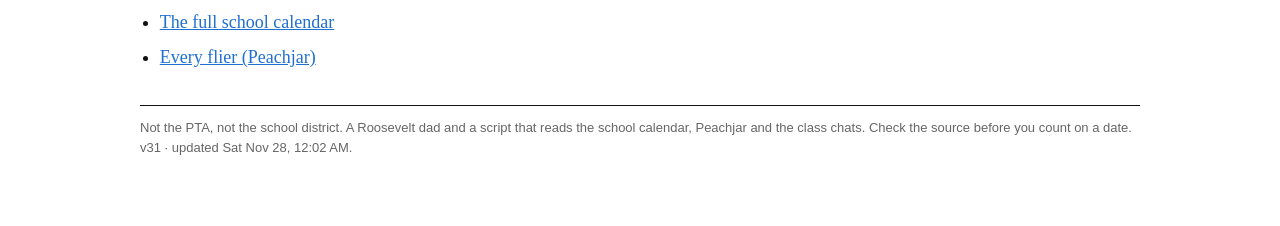
==== commit c4e286f1: "bears: 2026-11-28 00:02" ====
--- a/bears/index.html
+++ b/bears/index.html
@@ -35,13 +35,11 @@
 </style></head><body><main><div id="bm-install" class="bm-install" hidden><button class="bm-x" aria-label="Close">&times;</button><img src="app/icon-180.png" alt="" width="40" height="40"><div><b>Make it an app</b><span id="bm-ios">Tap <svg viewBox="0 0 24 24" width="16" height="16" aria-label="Share" style="vertical-align:-3px"><path fill="none" stroke="currentColor" stroke-width="2" d="M12 3v12M7 8l5-5 5 5M5 12v8h14v-8"/></svg> Share below, then <b>Add to Home Screen</b>.</span><span id="bm-and" hidden><button id="bm-add" class="bm-add">Install app</button></span></div></div>
 <script>(function(){var b=document.getElementById("bm-install");if(!b)return;var sa=window.navigator.standalone||matchMedia("(display-mode: standalone)").matches;try{if(sa||localStorage.getItem("bmInstallHide"))return}catch(e){if(sa)return}var ios=/iphone|ipad|ipod/i.test(navigator.userAgent);var dp=null;function hide(){b.hidden=true;try{localStorage.setItem("bmInstallHide","1")}catch(e){}}b.querySelector(".bm-x").onclick=hide;if(ios){b.hidden=false}window.addEventListener("beforeinstallprompt",function(e){e.preventDefault();dp=e;document.getElementById("bm-ios").hidden=true;document.getElementById("bm-and").hidden=false;b.hidden=false});document.getElementById("bm-add").onclick=function(){if(dp){dp.prompt();dp.userChoice.then(function(){hide()})}};window.addEventListener("appinstalled",hide)})();</script>
 
-<div class="top"><div class="mast"><img src="app/roosevelt-bear.png" alt="Roosevelt bear"><div><p class="kicker">Roosevelt Elementary · 3rd grade</p><h1>The <b>Bear</b> Minimum</h1><p class="dek">The bare minimum you need to know.</p><p class="watch">Monitoring every 30 minutes: <a href="https://rooseveltpta.org/calendar/" target="_blank" rel="noopener">PTA calendar</a> · <a href="https://roosevelt.smmusd.org/all-events" target="_blank" rel="noopener">School calendar</a> · <a href="https://app.peachjar.com/flyers/all/schools/56581" target="_blank" rel="noopener">Peachjar fliers</a> · <a href="https://rooseveltpta.org/author/ptacalendar/" target="_blank" rel="noopener">PTA posts</a> · <a href="https://padlet.com/brandyking/berger-king-combo-2026-27-s0235m573d7di6a8bkft" target="_blank" rel="noopener">BK class Padlet</a> · <a href="https://www.smmusd.org/departments/food-nutrition-services/elem-breakfast-lunch-menu" target="_blank" rel="noopener">Lunch menu</a></p></div><img class="cls" src="app/bkc.svg" alt="Berger-King Combo class logo"></div><div class="cal wk"><div class="calh">Nov 22 to Dec 5</div><div class="calg"><div class="dow">S</div><div class="dow">M</div><div class="dow">T</div><div class="dow">W</div><div class="dow">T</div><div class="dow">F</div><div class="dow">S</div><div class="dy past">22</div><div class="dy past">23</div><div class="dy past">24</div><div class="dy past">25<i class="b"></i></div><div class="dy past">26<i class="b"></i></div><div class="dy today"><a href="#d-2026-11-25">27</a><i class="r"></i></div><div class="dy">28</div><div class="dy">29</div><div class="dy">30</div><div class="dy"><a href="#d-2026-12-01">1</a><i class="b"></i></div><div class="dy"><a href="#d-2026-12-01">2</a><i class="b"></i></div><div class="dy"><a href="#d-2026-12-01">3</a><i class="b"></i></div><div class="dy"><a href="#d-2026-12-01">4</a><i class="b"></i></div><div class="dy"><a href="#d-2026-12-01">5</a><i class="b"></i></div></div></div><details class="months" id="months"><summary>Full calendar</summary><div class="mgrid"><div class="cal"><div class="calh">November 2026</div><div class="calg"><div class="dow">S</div><div class="dow">M</div><div class="dow">T</div><div class="dow">W</div><div class="dow">T</div><div class="dow">F</div><div class="dow">S</div><div class="dy">1</div><div class="dy">2</div><div class="dy">3</div><div class="dy">4</div><div class="dy">5</div><div class="dy">6</div><div class="dy">7</div><div class="dy">8</div><div class="dy">9</div><div class="dy">10</div><div class="dy">11</div><div class="dy">12</div><div class="dy">13</div><div class="dy">14</div><div class="dy">15</div><div class="dy">16</div><div class="dy">17</div><div class="dy">18</div><div class="dy">19</div><div class="dy">20</div><div class="dy">21</div><div class="dy">22</div><div class="dy">23</div><div class="dy">24</div><div class="dy">25<i class="b"></i></div><div class="dy">26<i class="b"></i></div><div class="dy today"><a href="#d-2026-11-25">27</a><i class="r"></i></div><div class="dy">28</div><div class="dy">29</div><div class="dy">30</div></div></div><div class="cal"><div class="calh">December 2026</div><div class="calg"><div class="dow">S</div><div class="dow">M</div><div class="dow">T</div><div class="dow">W</div><div class="dow">T</div><div class="dow">F</div><div class="dow">S</div><div class="dy pad"></div><div class="dy pad"></div><div class="dy"><a href="#d-2026-12-01">1</a><i class="b"></i></div><div class="dy"><a href="#d-2026-12-01">2</a><i class="b"></i></div><div class="dy"><a href="#d-2026-12-01">3</a><i class="b"></i></div><div class="dy"><a href="#d-2026-12-01">4</a><i class="b"></i></div><div class="dy"><a href="#d-2026-12-01">5</a><i class="b"></i></div><div class="dy"><a href="#d-2026-12-01">6</a><i class="b"></i></div><div class="dy"><a href="#d-2026-12-01">7</a><i class="b"></i></div><div class="dy"><a href="#d-2026-12-01">8</a><i class="b"></i></div><div class="dy"><a href="#d-2026-12-01">9</a><i class="b"></i></div><div class="dy"><a href="#d-2026-12-01">10</a><i class="b"></i></div><div class="dy"><a href="#d-2026-12-01">11</a><i class="b"></i></div><div class="dy">12</div><div class="dy">13</div><div class="dy">14</div><div class="dy">15</div><div class="dy">16</div><div class="dy">17</div><div class="dy">18</div><div class="dy">19</div><div class="dy">20</div><div class="dy"><a href="#d-2026-12-21">21</a><i class="r"></i></div><div class="dy"><a href="#d-2026-12-21">22</a><i class="r"></i></div><div class="dy"><a href="#d-2026-12-21">23</a><i class="r"></i></div><div class="dy"><a href="#d-2026-12-21">24</a><i class="r"></i></div><div class="dy"><a href="#d-2026-12-21">25</a><i class="r"></i></div><div class="dy"><a href="#d-2026-12-21">26</a><i class="r"></i></div><div class="dy"><a href="#d-2026-12-21">27</a><i class="r"></i></div><div class="dy"><a href="#d-2026-12-21">28</a><i class="r"></i></div><div class="dy"><a href="#d-2026-12-21">29</a><i class="r"></i></div><div class="dy"><a href="#d-2026-12-21">30</a><i class="r"></i></div><div class="dy"><a href="#d-2026-12-21">31</a><i class="r"></i></div></div></div></div></details><script>try{var mq=matchMedia("(min-width:1000px)"),mo=document.getElementById("months");function wd(){if(mq.matches)mo.open=true}wd();(mq.addEventListener?mq.addEventListener("change",wd):mq.addListener(wd))}catch(e){}</script></div>
-<div class="wxc wx-cloudy" id="wxc"><div class="wxl"><div class="wxd">Friday, November 27</div><div class="wxt" id="wxt">82°</div></div><div class="wxr"><div class="wxi" id="wxi"><svg viewBox="0 0 64 64"><path d="M38 20a10 10 0 0 1 18 6 8 8 0 0 1-2 15" fill="none" stroke="#fff" stroke-width="4"/><path d="M14 52h26a10 10 0 0 0 0-20 13 13 0 0 0-25 3 9 9 0 0 0-1 17z" fill="#fff"/></svg></div><div class="wxn" id="wxn">Cloudy</div></div><div class="wxs" id="wxs">H <b>82°</b><i></i>L <b>58°</b><br>Chance of rain <b>0%</b><i></i><b>0 in</b></div></div>
+<div class="top"><div class="mast"><img src="app/roosevelt-bear.png" alt="Roosevelt bear"><div><p class="kicker">Roosevelt Elementary · 3rd grade</p><h1>The <b>Bear</b> Minimum</h1><p class="dek">The bare minimum you need to know.</p><p class="watch">Monitoring every 30 minutes: <a href="https://rooseveltpta.org/calendar/" target="_blank" rel="noopener">PTA calendar</a> · <a href="https://roosevelt.smmusd.org/all-events" target="_blank" rel="noopener">School calendar</a> · <a href="https://app.peachjar.com/flyers/all/schools/56581" target="_blank" rel="noopener">Peachjar fliers</a> · <a href="https://rooseveltpta.org/author/ptacalendar/" target="_blank" rel="noopener">PTA posts</a> · <a href="https://padlet.com/brandyking/berger-king-combo-2026-27-s0235m573d7di6a8bkft" target="_blank" rel="noopener">BK class Padlet</a> · <a href="https://www.smmusd.org/departments/food-nutrition-services/elem-breakfast-lunch-menu" target="_blank" rel="noopener">Lunch menu</a></p></div><img class="cls" src="app/bkc.svg" alt="Berger-King Combo class logo"></div><div class="cal wk"><div class="calh">Nov 22 to Dec 5</div><div class="calg"><div class="dow">S</div><div class="dow">M</div><div class="dow">T</div><div class="dow">W</div><div class="dow">T</div><div class="dow">F</div><div class="dow">S</div><div class="dy past">22</div><div class="dy past">23</div><div class="dy past">24</div><div class="dy past">25</div><div class="dy past">26</div><div class="dy past">27</div><div class="dy today">28</div><div class="dy">29</div><div class="dy">30</div><div class="dy"><a href="#d-2026-12-01">1</a><i class="b"></i></div><div class="dy"><a href="#d-2026-12-01">2</a><i class="b"></i></div><div class="dy"><a href="#d-2026-12-01">3</a><i class="b"></i></div><div class="dy"><a href="#d-2026-12-01">4</a><i class="b"></i></div><div class="dy"><a href="#d-2026-12-01">5</a><i class="b"></i></div></div></div><details class="months" id="months"><summary>Full calendar</summary><div class="mgrid"><div class="cal"><div class="calh">November 2026</div><div class="calg"><div class="dow">S</div><div class="dow">M</div><div class="dow">T</div><div class="dow">W</div><div class="dow">T</div><div class="dow">F</div><div class="dow">S</div><div class="dy">1</div><div class="dy">2</div><div class="dy">3</div><div class="dy">4</div><div class="dy">5</div><div class="dy">6</div><div class="dy">7</div><div class="dy">8</div><div class="dy">9</div><div class="dy">10</div><div class="dy">11</div><div class="dy">12</div><div class="dy">13</div><div class="dy">14</div><div class="dy">15</div><div class="dy">16</div><div class="dy">17</div><div class="dy">18</div><div class="dy">19</div><div class="dy">20</div><div class="dy">21</div><div class="dy">22</div><div class="dy">23</div><div class="dy">24</div><div class="dy">25</div><div class="dy">26</div><div class="dy">27</div><div class="dy today">28</div><div class="dy">29</div><div class="dy">30</div></div></div><div class="cal"><div class="calh">December 2026</div><div class="calg"><div class="dow">S</div><div class="dow">M</div><div class="dow">T</div><div class="dow">W</div><div class="dow">T</div><div class="dow">F</div><div class="dow">S</div><div class="dy pad"></div><div class="dy pad"></div><div class="dy"><a href="#d-2026-12-01">1</a><i class="b"></i></div><div class="dy"><a href="#d-2026-12-01">2</a><i class="b"></i></div><div class="dy"><a href="#d-2026-12-01">3</a><i class="b"></i></div><div class="dy"><a href="#d-2026-12-01">4</a><i class="b"></i></div><div class="dy"><a href="#d-2026-12-01">5</a><i class="b"></i></div><div class="dy"><a href="#d-2026-12-01">6</a><i class="b"></i></div><div class="dy"><a href="#d-2026-12-01">7</a><i class="b"></i></div><div class="dy"><a href="#d-2026-12-01">8</a><i class="b"></i></div><div class="dy"><a href="#d-2026-12-01">9</a><i class="b"></i></div><div class="dy"><a href="#d-2026-12-01">10</a><i class="b"></i></div><div class="dy"><a href="#d-2026-12-01">11</a><i class="b"></i></div><div class="dy">12</div><div class="dy">13</div><div class="dy">14</div><div class="dy">15</div><div class="dy">16</div><div class="dy">17</div><div class="dy">18</div><div class="dy">19</div><div class="dy">20</div><div class="dy"><a href="#d-2026-12-21">21</a><i class="r"></i></div><div class="dy"><a href="#d-2026-12-21">22</a><i class="r"></i></div><div class="dy"><a href="#d-2026-12-21">23</a><i class="r"></i></div><div class="dy"><a href="#d-2026-12-21">24</a><i class="r"></i></div><div class="dy"><a href="#d-2026-12-21">25</a><i class="r"></i></div><div class="dy"><a href="#d-2026-12-21">26</a><i class="r"></i></div><div class="dy"><a href="#d-2026-12-21">27</a><i class="r"></i></div><div class="dy"><a href="#d-2026-12-21">28</a><i class="r"></i></div><div class="dy"><a href="#d-2026-12-21">29</a><i class="r"></i></div><div class="dy"><a href="#d-2026-12-21">30</a><i class="r"></i></div><div class="dy"><a href="#d-2026-12-21">31</a><i class="r"></i></div></div></div></div></details><script>try{var mq=matchMedia("(min-width:1000px)"),mo=document.getElementById("months");function wd(){if(mq.matches)mo.open=true}wd();(mq.addEventListener?mq.addEventListener("change",wd):mq.addListener(wd))}catch(e){}</script></div>
+<div class="wxc wx-cloudy" id="wxc"><div class="wxl"><div class="wxd">Saturday, November 28</div><div class="wxt" id="wxt">74°</div></div><div class="wxr"><div class="wxi" id="wxi"><svg viewBox="0 0 64 64"><path d="M38 20a10 10 0 0 1 18 6 8 8 0 0 1-2 15" fill="none" stroke="#fff" stroke-width="4"/><path d="M14 52h26a10 10 0 0 0 0-20 13 13 0 0 0-25 3 9 9 0 0 0-1 17z" fill="#fff"/></svg></div><div class="wxn" id="wxn">Cloudy</div></div><div class="wxs" id="wxs">H <b>74°</b><i></i>L <b>59°</b><br>Chance of rain <b>0%</b><i></i><b>0 in</b></div></div>
 <h2>Lunch Monday, November 30</h2><p class="lunch"><b>Grilled Teriyaki Chicken w/ Broccoli &amp; Brown Rice</b><span class="t">Or Yogurt Fruit Parfait &amp; Granola. Fruit and milk with every meal; free for every student.</span></p><p class="lnk"><a href="#lunch-week">This week&#39;s menu</a> · <a href="https://www.smmusd.org/departments/food-nutrition-services/elem-breakfast-lunch-menu" target="_blank" rel="noopener">District menu (SMMUSD)</a></p>
 <h2>BK update</h2><ul><li><b>Drop-off valet</b>: parent volunteers run the car line at the Lincoln and Upper 9th gates; <a href="https://www.signupgenius.com/go/9040C48AAA922AAFB6-65885217-20262027" target="_blank" rel="noopener">sign up by 10/30</a>. Class weeks: Wechselberger 3/15 to 3/19, King 4/5 to 4/9. Source: PTA email (news@rooseveltpta.org), Sat 10/17.</li><li><b>Homework</b>: folders go home Mon to Thu and come back daily; initial the assignment page every day. Math homework this month is writing to explain reasoning in full sentences; ask your kid why they picked a strategy, not just what they did. Two 3rd-grade math vocabulary glossaries are now on the class Padlet for homework help. Clever apps: Savvas SuccessMaker (math), Lexia (reading), Typing Club; kids work them alone. Source: class newsletter email, Sun 10/25.</li><li><b>BK Combo t-shirt on Wednesdays and every RevUp</b>: wear it for team spirit. Source: room reps&#x27; class welcome email, Wed 9/9.</li><li><b>Share a family tradition</b>: the class invites parents to bring a story, recipe or song (Día de los Muertos or any tradition); email the homeroom teacher to pick a time. Source: class newsletter email, Sun 10/25.</li><li><b>Class fund</b> (voluntary; pays for parties, teacher gifts, supplies): <a href="https://venmo.com/u/Kira-Mollis" target="_blank" rel="noopener">Venmo @Kira-Mollis</a>, memo &quot;BK Combo&quot; plus your student&#x27;s name. Source: room reps&#x27; class welcome email, Wed 9/9.</li><li><b>Class links</b>: <a href="https://chat.whatsapp.com/Gpr32M11hWV9U1TKsVVcvQ" target="_blank" rel="noopener">Berger-King WhatsApp</a> · <a href="https://chat.whatsapp.com/CXIDBZAPMNX3wpS2Sf7ZlG" target="_blank" rel="noopener">3rd Grade WhatsApp</a> Source: room reps&#x27; class welcome email, Wed 9/9.</li></ul>
 <h2>This week</h2>
-<div class="ev" id="d-2026-11-25"><div class="when">Wed 11/25</div><div class="what"><a href="https://rooseveltpta.org/event/no-school-thanksgiving-holiday/" target="_blank" rel="noopener">No School- Thanksgiving Holiday</a><div class="t">through Fri 11/27 · No School · Source: <a href="https://rooseveltpta.org/calendar/" target="_blank" rel="noopener">PTA calendar</a></div></div></div>
-<div class="ev" id="d-2026-11-27"><div class="when">Fri 11/27</div><div class="what"><a href="https://roosevelt.smmusd.org/all-events" target="_blank" rel="noopener">Thanksgiving Holiday</a><div class="t">Source: <a href="https://roosevelt.smmusd.org/all-events" target="_blank" rel="noopener">school calendar</a></div></div></div>
 <div class="ev" id="d-2026-12-01"><div class="when">Tue 12/1</div><div class="what"><a href="https://rooseveltpta.org/event/sm-ed-foundation-giving-tuesday/" target="_blank" rel="noopener">SM Ed Foundation- Giving Tuesday</a><div class="t">Source: <a href="https://rooseveltpta.org/calendar/" target="_blank" rel="noopener">PTA calendar</a></div></div></div>
 <div class="ev"><div class="when">Tue 12/1</div><div class="what"><a href="https://rooseveltpta.org/event/toy-drive/" target="_blank" rel="noopener">Toy Drive</a><div class="t">through Fri 12/11 · Source: <a href="https://rooseveltpta.org/calendar/" target="_blank" rel="noopener">PTA calendar</a></div></div></div>
 <div class="ev"><div class="when">Tue 12/1<br>8:40 am</div><div class="what"><a href="https://rooseveltpta.org/event/prn-meeting-3/" target="_blank" rel="noopener">PRN Meeting</a><div class="t">until 10 am · Parent Resource Network(PRN) Meeting · Source: <a href="https://rooseveltpta.org/calendar/" target="_blank" rel="noopener">PTA calendar</a></div></div></div>
@@ -70,26 +68,25 @@
 <div class="ev" id="d-2027-01-22"><div class="when">Fri 1/22</div><div class="what"><a href="https://rooseveltpta.org/event/science-fair-4/" target="_blank" rel="noopener">Science Fair</a><div class="t">Source: <a href="https://rooseveltpta.org/calendar/" target="_blank" rel="noopener">PTA calendar</a></div></div></div>
 <div class="ev" id="d-2027-01-27"><div class="when">Wed 1/27</div><div class="what"><a href="https://rooseveltpta.org/event/revup-3/" target="_blank" rel="noopener">RevUp!</a><div class="t">Join Us for RevUp on the Big Yard! · Source: <a href="https://rooseveltpta.org/calendar/" target="_blank" rel="noopener">PTA calendar</a></div></div></div>
 <h2>Days off and minimum days</h2>
-<div class="ev"><div class="when">Fri 11/27</div><div class="what">Thanksgiving Holiday</div></div>
 <div class="ev"><div class="when">Mon 12/21–Fri 1/1</div><div class="what">No School- Winter Recess</div></div>
 <div class="ev"><div class="when">Mon 12/28–Fri 1/1</div><div class="what">Winter Recess</div></div>
 <div class="ev"><div class="when">Mon 1/18</div><div class="what">No School- MLK Holiday</div></div>
-<h2>Do this</h2><ul><li><b>CREST Club closed Tue 11/3, Wed 11/11 and Wed 11/25 to Fri 11/27</b>: holidays and school recess. Source: CREST Club November enrollment email, Wed 10/28; <a href="https://santamonica.gov/process-explainers/how-to-register-for-crest-club" target="_blank" rel="noopener">CREST Club page</a>. CREST still runs on minimum days.</li><li><b>Swiss Winter Village at the Santa Monica Pier, 11/18 to 1/3</b>: ice rink and holiday market, <a href="https://feverup.com/m/713749" target="_blank" rel="noopener">tickets through Fever</a>, family tickets from $18.90. Santa photos Thu to Sun 1 to 7 PM, 11/27 to 12/20. Buy ahead for weekends. Source: <a href="https://feverup.com/m/713749" target="_blank" rel="noopener">Fever event page</a> and <a href="https://www.santamonica.com/event/swiss-winter-village-at-the-santa-monica-pier/" target="_blank" rel="noopener">Santa Monica Travel event listing</a>.</li></ul>
+<h2>Do this</h2><ul><li><b>Swiss Winter Village at the Santa Monica Pier, 11/18 to 1/3</b>: ice rink and holiday market, <a href="https://feverup.com/m/713749" target="_blank" rel="noopener">tickets through Fever</a>, family tickets from $18.90. Santa photos Thu to Sun 1 to 7 PM, 11/27 to 12/20. Buy ahead for weekends. Source: <a href="https://feverup.com/m/713749" target="_blank" rel="noopener">Fever event page</a> and <a href="https://www.santamonica.com/event/swiss-winter-village-at-the-santa-monica-pier/" target="_blank" rel="noopener">Santa Monica Travel event listing</a>.</li></ul>
 <h2>Fliers that came home</h2>
-<div class="fl"><a href="https://flyers-bff.peachjar.com/view/district/5758/flyer/3130865.pdf" target="_blank" rel="noopener">Beach Cities Volleyball Thanksgiving Clinic</a><div class="t">Beach Cities Volleyball Club is running a Thanksgiving volleyball clinic for girls and boys ages 9-18. It is a two-day morning session in Torrance. Nov 27 and 28, 9AM to 12PM each day · To join: Register using the QR code on the flier (info: (310) 546-9150, beachcitiesvbc.com).</div></div>
 <div class="fl"><a href="https://flyers-bff.peachjar.com/view/district/5758/flyer/3137591.pdf" target="_blank" rel="noopener">LA Bulls Soccer Club Tryouts (U6-U9)</a><div class="t">LA Bulls Soccer Club is holding tryouts for boys and girls ages 6-9 (U6-U9). It is for young players, and Izzy&#x27;s age likely fits. Monday, December 7, 5-6:30pm; Thursday, December 10, 5-6:30pm; Saturday, December 12, 10am-12pm · To join: Register at labulls.org/youthtryouts. For questions, email info@labulls.org.</div></div>
 <div class="fl"><a href="https://flyers-bff.peachjar.com/view/district/5758/flyer/3138439.pdf" target="_blank" rel="noopener">Music Camp Winter 2026</a><div class="t">The Santa Monica Bay Music Foundation is running a winter music camp at the Santa Monica Conservatory. It is for kids ages 5-9 and 10-13 of all music levels, with daily instrument playing and music theory, weekly concerts, and movie time, snacks and outdoor play. Week 1: Dec 21-24; Week 2: Dec 28-Jan 1; no camp Dec 25 · $320 for Week 1, $400 for Week 2; single day $100; AM/PM care $10/hr; sibling and multiple-week rebate available · To join: Register online at santamonicamusiccamp.com (space is limited), or call (310) 576-3600</div></div>
 <div class="fl"><a href="https://flyers-bff.peachjar.com/view/district/5758/flyer/3137197.pdf" target="_blank" rel="noopener">SMSBA Winter Softball Camp</a><div class="t">Winter softball camp from the Santa Monica Softball Academy and the City of Santa Monica, covering hitting, fielding, throwing and base running. It is for kids ages 6-14. Week 1: Dec 21-24; Week 2: Dec 28-31. Monday-Thursday 9am-3pm, with Thursday 9am-12noon. Subway lunch available for delivery. · To join: Sign up at SMGOV.NET/RESERVE.</div></div>
 <div class="fl"><a href="https://flyers-bff.peachjar.com/view/district/5758/flyer/3137194.pdf" target="_blank" rel="noopener">Santa Monica Baseball Academy Winter Camp</a><div class="t">Winter baseball camp from the Santa Monica Baseball Academy and the City of Santa Monica. It is for kids ages 6-14. Dec 21, 22, 23-24 and Dec 28, 29, 30-31. Mon/Tue/Wed 9AM-3PM, Thursday 9AM-12PM. Subway lunch delivery available. · To join: Register at SMGOV.NET/RESERVE.</div></div>
 <div class="fl"><a href="https://flyers-bff.peachjar.com/view/district/5758/flyer/3137218.pdf" target="_blank" rel="noopener">Santa Monica Basketball Academy Winter Camps!</a><div class="t">Winter basketball camp from the Santa Monica Basketball Academy, covering dribbling, shooting, defense, offense, ball handling and speed and agility. It is for kids ages 6-14, and only Week 1 is listed. Dec 21, 22, 23 from 9AM-3PM; Dec 24 from 9AM-12 noon. Subway lunch available. · To join: Sign up at www.santamonicabasketballacademy.com.</div></div>
+<div class="fl"><a href="https://flyers-bff.peachjar.com/view/district/5758/flyer/3139755.pdf" target="_blank" rel="noopener">Santa Monica Basketball Academy Winter Camp</a><div class="t">Santa Monica Basketball Academy is running a co-ed winter basketball camp covering dribbling, shooting, defense, offense and ball handling. The Spanish section lists ages 6-14, and the English section mentions a Week 2 session on speed and agility. December 28, 29 and 30, 9am-3pm; December 31, 9am-12pm · To join: Sign up at www.santamonicabasketballacademy.com</div></div>
 <h2 id="lunch-week">Lunch this week</h2>
-<div class="ev"><div class="when">Mon 11/23</div><div class="what">Chicken Strips w/ Tater Tots<div class="t">or Yogurt Fruit Parfait &amp; Granola</div></div></div>
-<div class="ev"><div class="when">Tue 11/24</div><div class="what">Crunchy Taco w/ rice, bean &amp; shredded cheese<div class="t">or Bagel Box</div></div></div>
-<div class="ev"><div class="when">Wed 11/25</div><div class="what"><span class="empty">not posted yet</span></div></div>
-<div class="ev"><div class="when">Thu 11/26</div><div class="what"><span class="empty">not posted yet</span></div></div>
-<div class="ev today"><div class="when">Fri 11/27</div><div class="what">Thanksgiving Holiday</div></div>
+<div class="ev"><div class="when">Mon 11/30</div><div class="what">Grilled Teriyaki Chicken w/ Broccoli &amp; Brown Rice<div class="t">or Yogurt Fruit Parfait &amp; Granola</div></div></div>
+<div class="ev"><div class="when">Tue 12/1</div><div class="what"><span class="empty">not posted yet</span></div></div>
+<div class="ev"><div class="when">Wed 12/2</div><div class="what"><span class="empty">not posted yet</span></div></div>
+<div class="ev"><div class="when">Thu 12/3</div><div class="what"><span class="empty">not posted yet</span></div></div>
+<div class="ev"><div class="when">Fri 12/4</div><div class="what"><span class="empty">not posted yet</span></div></div>
 <p class="t lnk">Fruit and milk come with every meal. Menus change without notice. <a href="https://www.smmusd.org/departments/food-nutrition-services/elem-breakfast-lunch-menu" target="_blank" rel="noopener">District menu (SMMUSD)</a></p>
 <h2>On your phone</h2><p>Make this an app: in Safari tap Share, then <b>Add to Home Screen</b>. It opens full screen and updates itself.</p><p><a href="webcal://rooseveltpta.org/?post_type=tribe_events&amp;ical=1&amp;eventDisplay=list" target="_blank" rel="noopener">Subscribe to the PTA calendar</a> and <a href="webcal://roosevelt.smmusd.org/fs/calendar-manager/events.ics?calendar_ids=17" target="_blank" rel="noopener">the school calendar</a> (holidays, minimum days); every event then shows up in your Calendar app on its own.</p>
 <h2>Links</h2><ul><li><a href="https://roosevelt.smmusd.org/all-events" target="_blank" rel="noopener">Roosevelt school calendar (district: holidays, minimum days, conferences)</a></li><li><a href="https://rooseveltpta.org/" target="_blank" rel="noopener">Teddy Times, the PTA weekly newsletter (sign up at the bottom of the page)</a></li><li><a href="https://rooseveltpta.org/product/membership/" target="_blank" rel="noopener">PTA membership</a></li><li><a href="https://bgcsantamonica.my.site.com/V3/s/login-home" target="_blank" rel="noopener">Boys &amp; Girls Club programs at Roosevelt (flag football etc.)</a></li><li><a href="https://anc.apm.activecommunities.com/santamonicarecreation/activity/search?onlineSiteId=0&amp;activity_select_param=2&amp;center_ids=20&amp;viewMode=list" target="_blank" rel="noopener">CREST enrichment classes (Santa Monica recreation)</a></li><li><a href="https://rooseveltpta.org/calendar/" target="_blank" rel="noopener">The full school calendar</a></li><li><a href="https://app.peachjar.com/flyers/all/schools/56581" target="_blank" rel="noopener">Every flier (Peachjar)</a></li></ul>
-<p class="foot">Not the PTA, not the school district. A Roosevelt dad and a script that reads the school calendar, Peachjar and the class chats. Check the source before you count on a date. v31 · updated Fri Nov 27, 12:21 AM.</p>
+<p class="foot">Not the PTA, not the school district. A Roosevelt dad and a script that reads the school calendar, Peachjar and the class chats. Check the source before you count on a date. v31 · updated Sat Nov 28, 12:02 AM.</p>
 <script>(function(){var K={"0": "sun", "1": "sun", "2": "pcloud", "3": "cloudy", "45": "fog", "48": "fog", "51": "rain", "53": "rain", "55": "rain", "61": "rain", "63": "rain", "65": "rain", "80": "rain", "81": "rain", "82": "rain", "95": "storm", "96": "storm", "99": "storm"},S={"sun": "<svg viewBox=\"0 0 64 64\"><circle cx=\"32\" cy=\"32\" r=\"12\" fill=\"#fff\"/><g stroke=\"#fff\" stroke-width=\"4\" stroke-linecap=\"round\"><path d=\"M32 6v8M32 50v8M6 32h8M50 32h8M13.6 13.6l5.7 5.7M44.7 44.7l5.7 5.7M13.6 50.4l5.7-5.7M44.7 19.3l5.7-5.7\"/></g></svg>", "night": "<svg viewBox=\"0 0 64 64\"><path d=\"M40 10a22 22 0 1 0 14 34A18 18 0 0 1 40 10z\" fill=\"#fff\"/></svg>", "pcloud": "<svg viewBox=\"0 0 64 64\"><circle cx=\"24\" cy=\"22\" r=\"9\" fill=\"#ffd54a\"/><path d=\"M20 50h28a10 10 0 0 0 0-20 14 14 0 0 0-27 3 9 9 0 0 0-1 17z\" fill=\"#fff\"/></svg>", "cloudy": "<svg viewBox=\"0 0 64 64\"><path d=\"M38 20a10 10 0 0 1 18 6 8 8 0 0 1-2 15\" fill=\"none\" stroke=\"#fff\" stroke-width=\"4\"/><path d=\"M14 52h26a10 10 0 0 0 0-20 13 13 0 0 0-25 3 9 9 0 0 0-1 17z\" fill=\"#fff\"/></svg>", "fog": "<svg viewBox=\"0 0 64 64\"><g stroke=\"#fff\" stroke-width=\"4\" stroke-linecap=\"round\"><path d=\"M10 22h44M6 32h52M12 42h40M18 52h28\"/></g></svg>", "rain": "<svg viewBox=\"0 0 64 64\"><path d=\"M16 38h28a10 10 0 0 0 0-20 13 13 0 0 0-25 3 9 9 0 0 0-3 17z\" fill=\"#fff\"/><g stroke=\"#9fd3ff\" stroke-width=\"4\" stroke-linecap=\"round\"><path d=\"M22 46l-3 8M32 46l-3 8M42 46l-3 8\"/></g></svg>", "storm": "<svg viewBox=\"0 0 64 64\"><path d=\"M16 36h28a10 10 0 0 0 0-20 13 13 0 0 0-25 3 9 9 0 0 0-3 17z\" fill=\"#fff\"/><path d=\"M33 38l-8 12h7l-3 10 11-15h-7l4-7z\" fill=\"#ffd54a\"/></svg>"},N={"0": "Sunny", "1": "Mostly sunny", "2": "Partly cloudy", "3": "Cloudy", "45": "Fog", "48": "Fog", "51": "Drizzle", "53": "Drizzle", "55": "Drizzle", "61": "Light rain", "63": "Rain", "65": "Heavy rain", "80": "Showers", "81": "Showers", "82": "Heavy showers", "95": "Thunderstorms"};fetch("https://api.open-meteo.com/v1/forecast?latitude=34.0195&longitude=-118.4912&current=temperature_2m,apparent_temperature,weather_code,is_day&daily=weather_code,temperature_2m_max,temperature_2m_min,precipitation_probability_max,precipitation_sum,sunrise,sunset&temperature_unit=fahrenheit&precipitation_unit=inch&timezone=America/Los_Angeles&forecast_days=1").then(function(r){return r.json()}).then(function(d){var c=d.current,y=d.daily,k=K[c.weather_code]||'cloudy';if(k==='sun'&&!c.is_day)k='night';var e=document.getElementById('wxc');if(!e)return;var t=Date.now(),sr=Date.parse(y.sunrise[0]),ss=Date.parse(y.sunset[0]),m=45*60000,x='';if(Math.abs(t-sr)<m||Math.abs(t-ss)<m)x=' wx-dusk';else if(!c.is_day&&k!=='night')x=' wx-n';e.className='wxc wx-'+k+x;document.getElementById('wxt').textContent=Math.round(c.temperature_2m)+'°';document.getElementById('wxi').innerHTML=S[k];document.getElementById('wxn').textContent=N[c.weather_code]||'';document.getElementById('wxs').innerHTML='Feels like <b>'+Math.round(c.apparent_temperature)+'°</b><i></i>H <b>'+Math.round(y.temperature_2m_max[0])+'°</b><i></i>L <b>'+Math.round(y.temperature_2m_min[0])+'°</b><br>Chance of rain <b>'+(y.precipitation_probability_max[0]||0)+'%</b><i></i><b>'+(+(y.precipitation_sum[0]||0).toFixed(2))+' in</b>'}).catch(function(){})})();</script></main></body></html>
